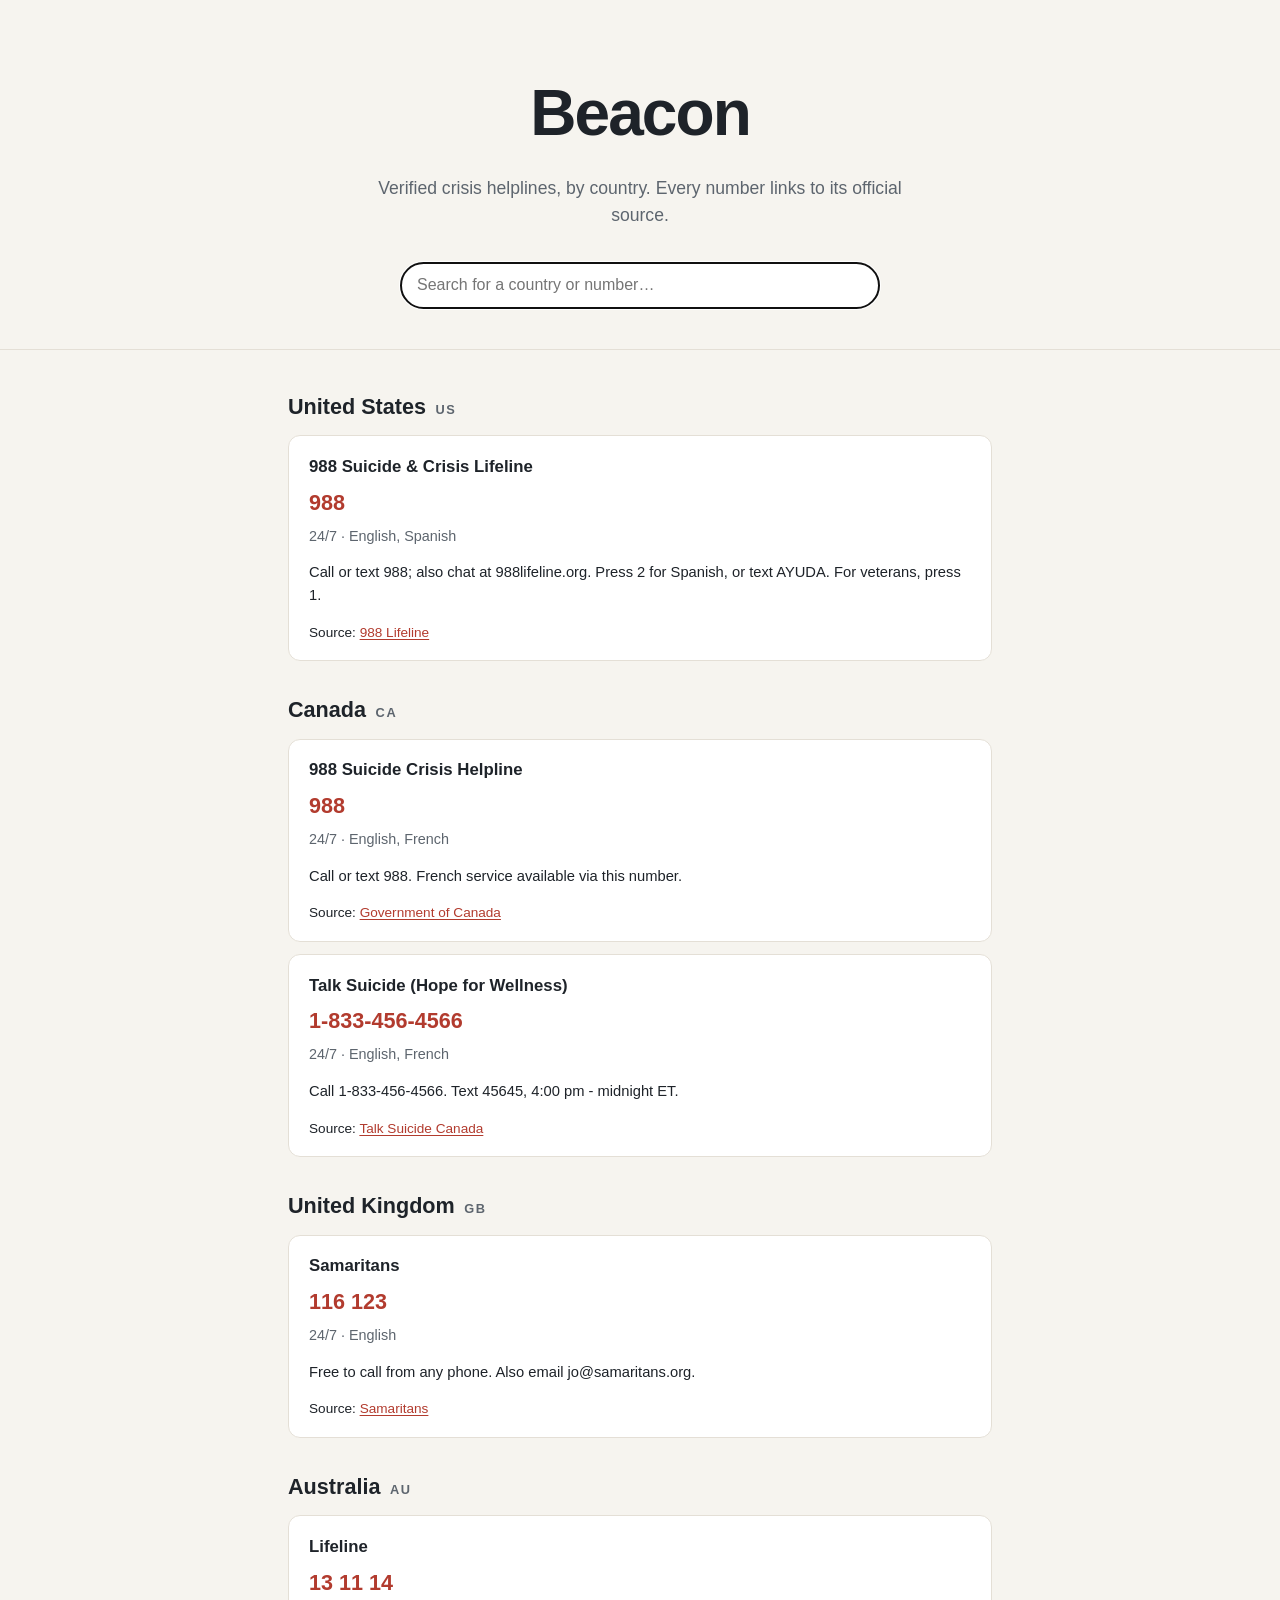
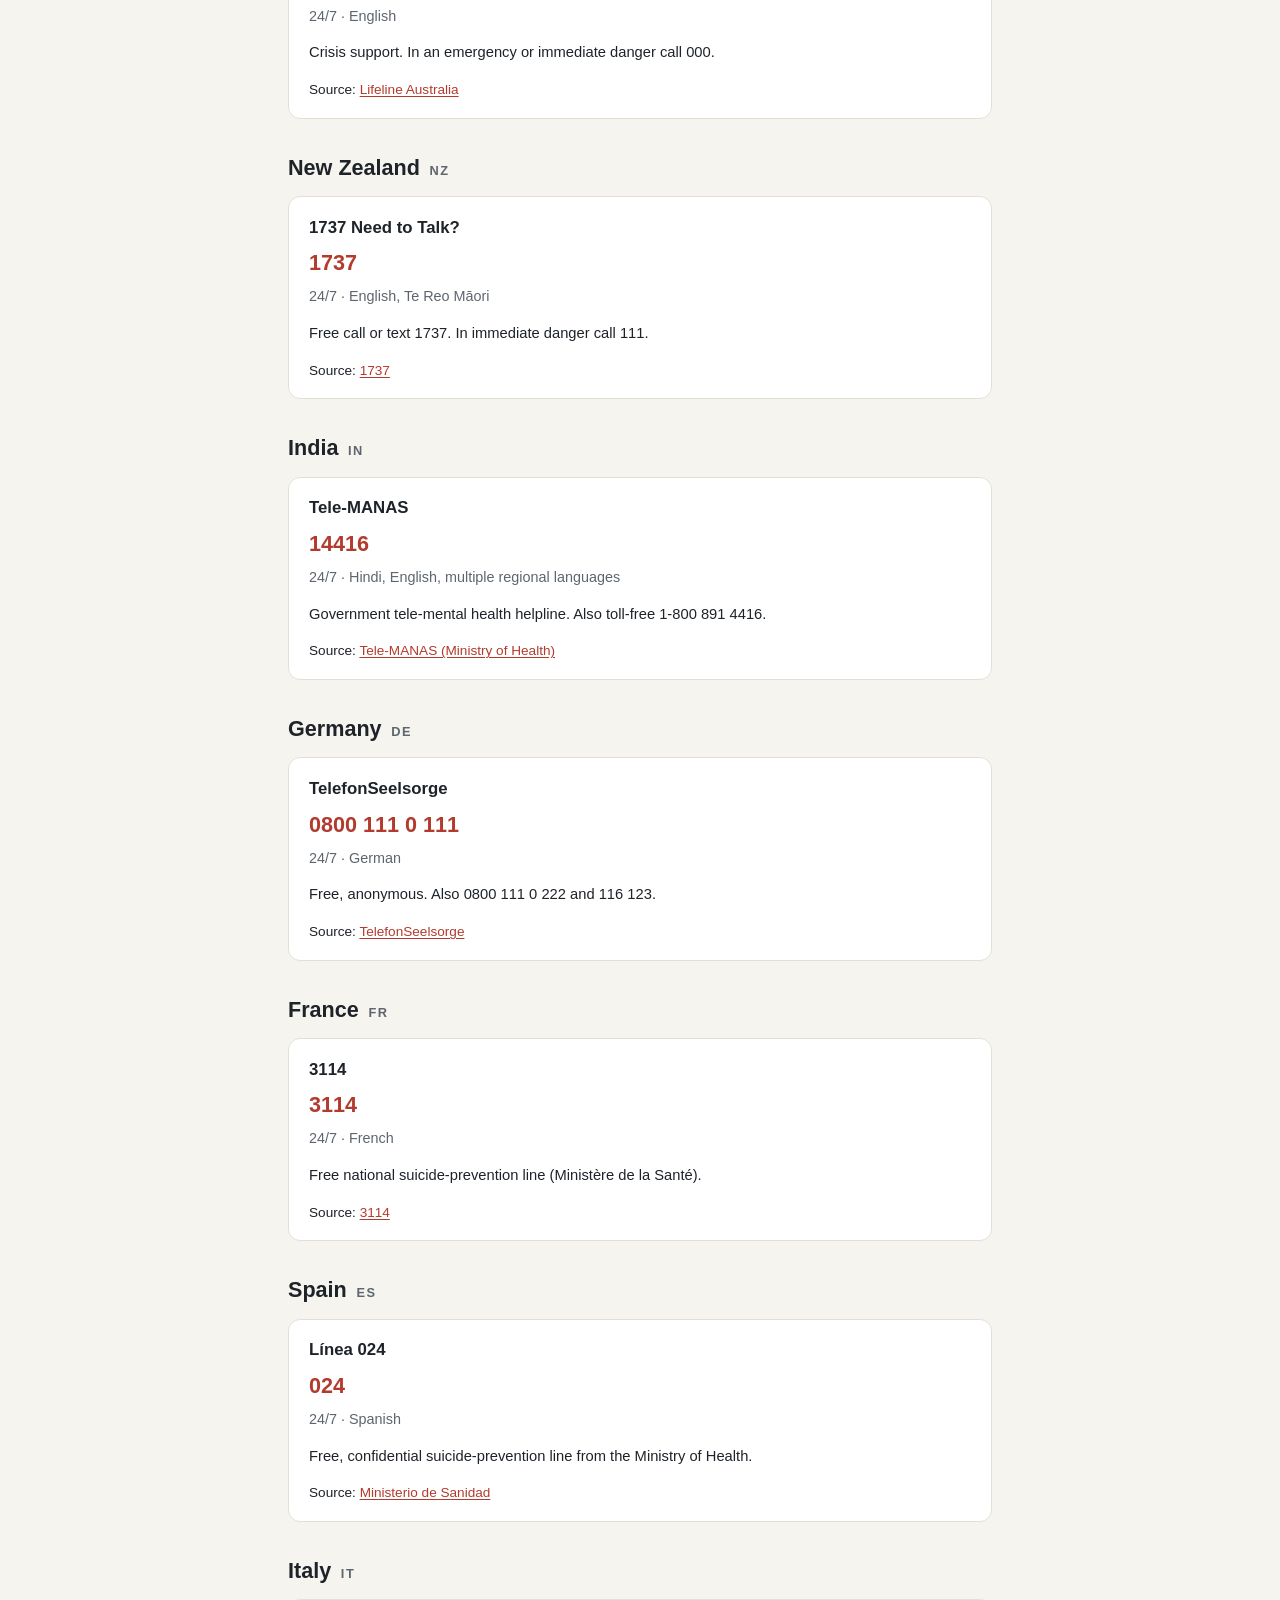
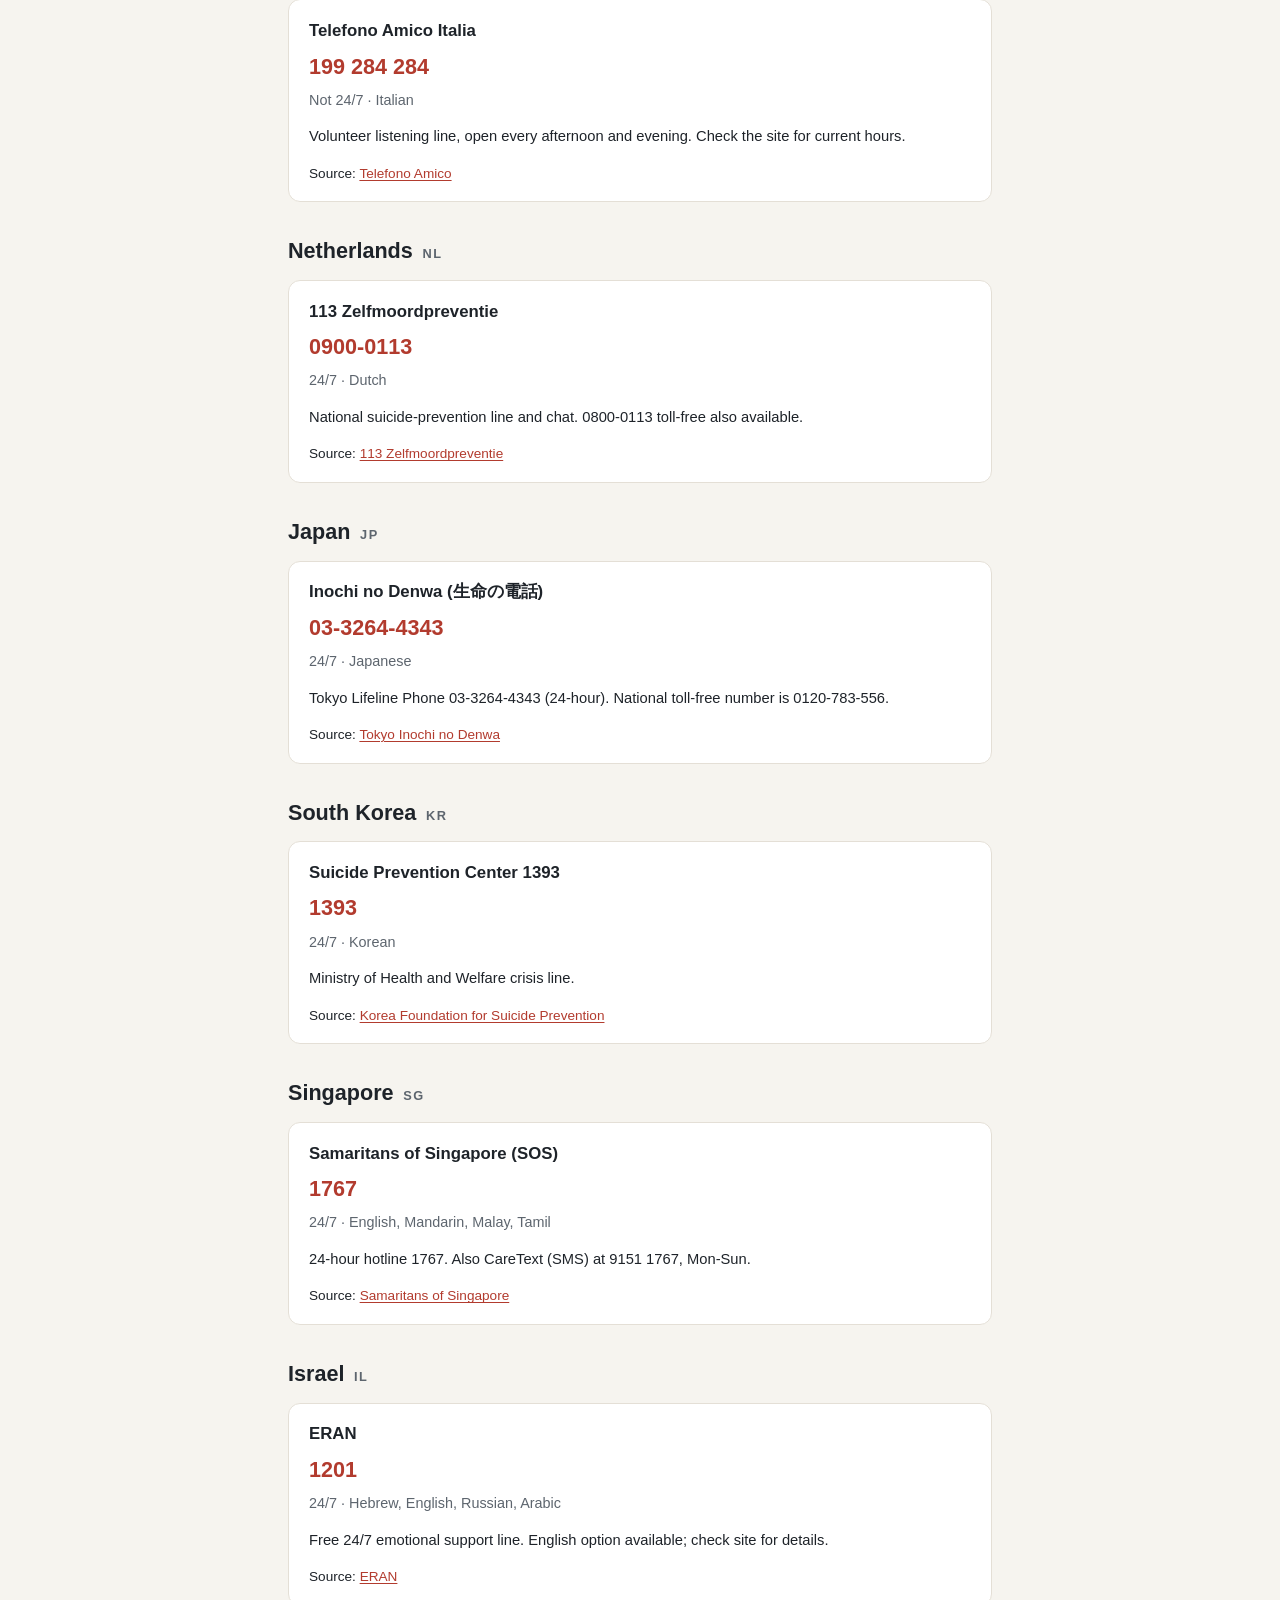
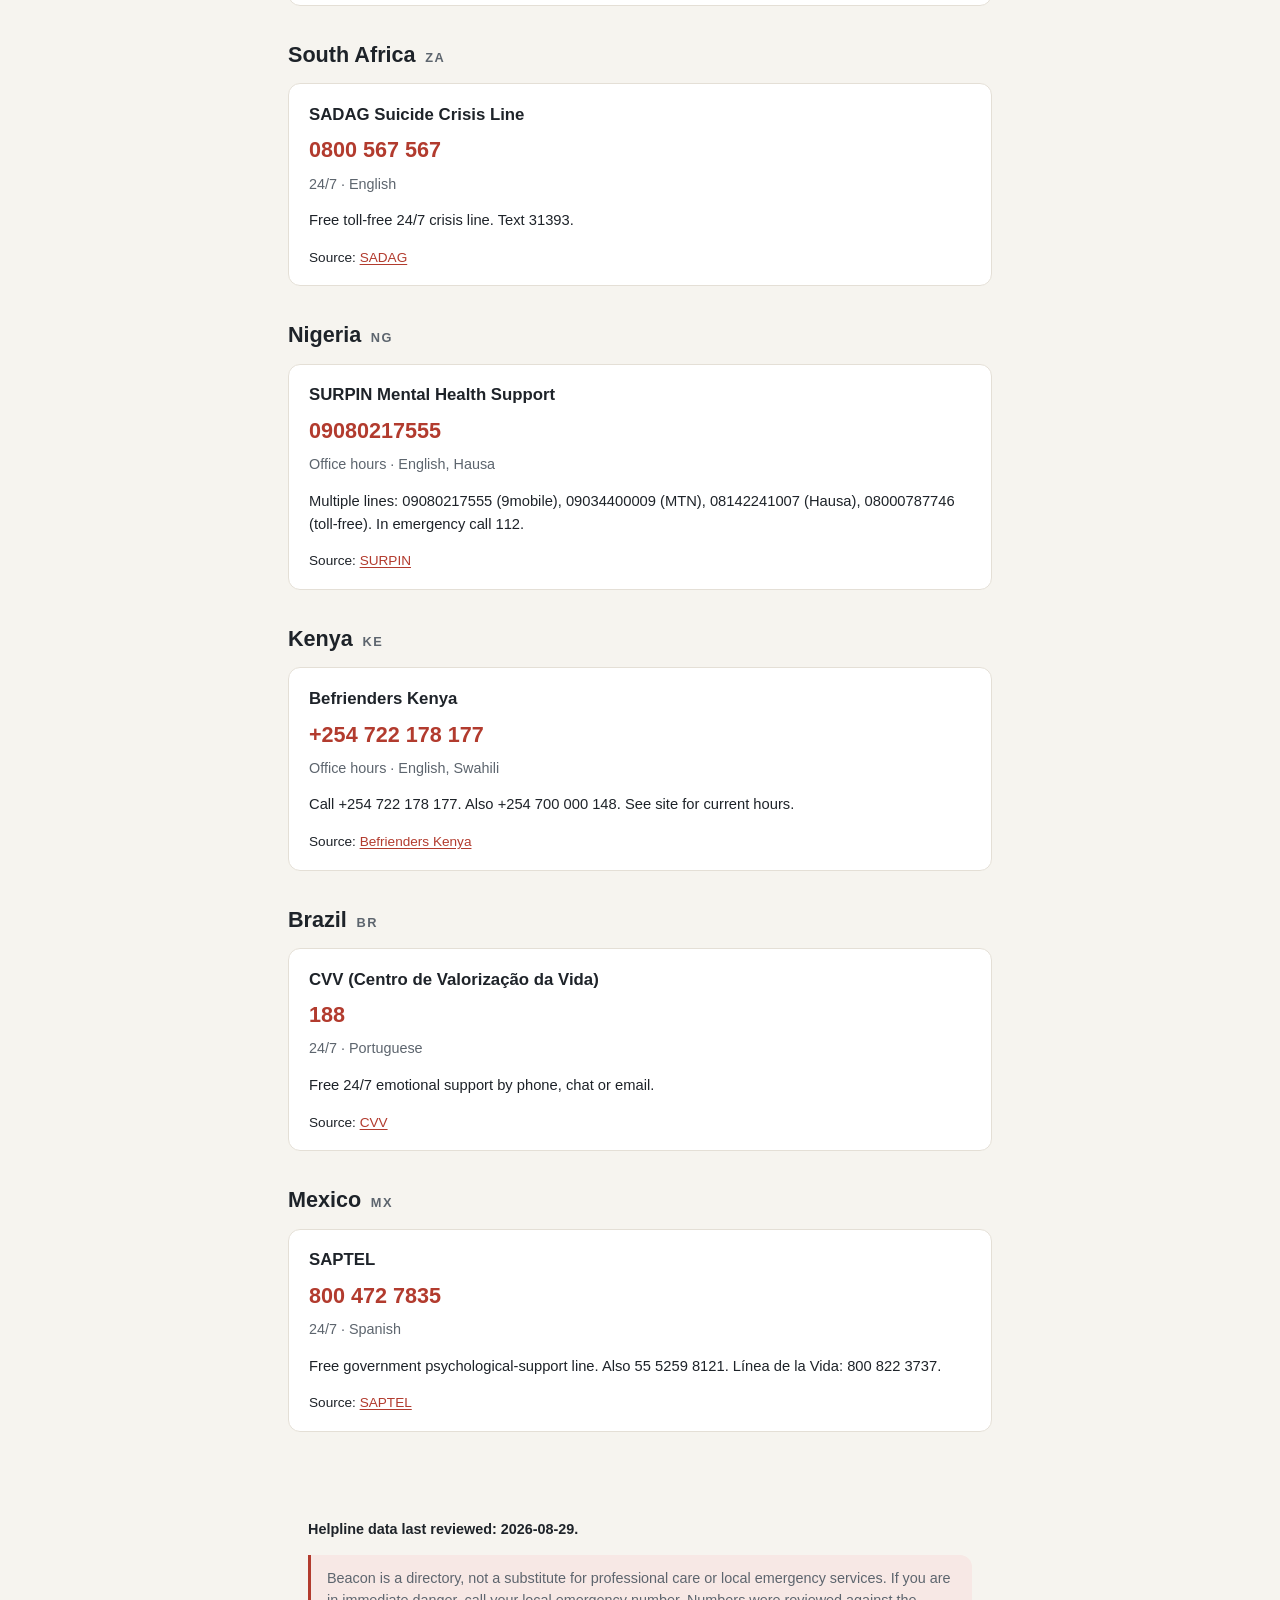
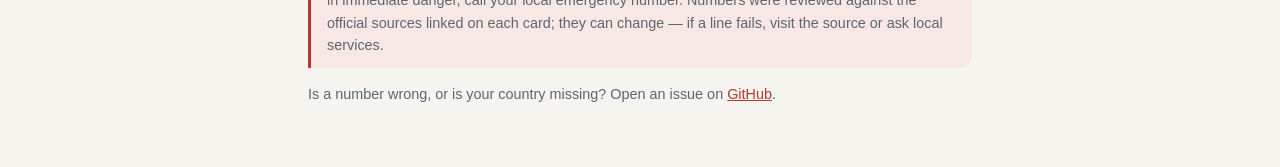
==== index.html @ cbb1db33 "Initial commit: Beacon crisis helpline finder" ====
<!DOCTYPE html>
<html lang="en">
<head>
  <meta charset="UTF-8">
  <meta name="viewport" content="width=device-width, initial-scale=1.0">
  <title>Beacon — Crisis Helplines Worldwide</title>
  <meta name="description" content="Verified crisis and suicide-prevention helplines by country. Every number links to its official source so you can trust what you see.">
  <link rel="stylesheet" href="styles.css">
  <link rel="canonical" href="https://ajitsingh25.github.io/beacon/">
</head>
<body>
  <header class="hero">
    <h1>Beacon</h1>
    <p class="tagline">Verified crisis helplines, by country. Every number links to its official source.</p>
    <form class="search" role="search" autocomplete="off" onsubmit="return false;">
      <input id="search-input" type="search" placeholder="Search for a country or number…" aria-label="Search country">
    </form>
  </header>

  <main>
    <section id="country-list" class="country-list" aria-live="polite"></section>
    <noscript><p>Please enable JavaScript to use the country list.</p></noscript>
  </main>

  <footer>
    <p id="freshness" class="freshness"></p>
    <p class="disclaimer">
      Beacon is a directory, not a substitute for professional care or local emergency services.
      If you are in immediate danger, call your local emergency number.
      Numbers were reviewed against the official sources linked on each card; they can change — if a line fails, visit the source or ask local services.
    </p>
    <p class="contribute">
      Is a number wrong, or is your country missing? Open an issue on <a href="https://github.com/ajitsingh25/beacon/issues/new?template=add-helpline.yml" rel="noopener">GitHub</a>.
    </p>
  </footer>

  <script src="app.js"></script>
</body>
</html>
---- styles.css ----
:root {
  --bg: #f6f4ef;
  --ink: #1e2329;
  --muted: #5d656e;
  --card: #ffffff;
  --accent: #b23b2e;
  --accent-soft: #f7e8e5;
  --border: #e4dfd6;
  --radius: 12px;
}

* { box-sizing: border-box; }

html { scroll-behavior: smooth; }

body {
  margin: 0;
  font-family: -apple-system, BlinkMacSystemFont, "Segoe UI", Roboto, Helvetica, Arial, sans-serif;
  background: var(--bg);
  color: var(--ink);
  line-height: 1.55;
}

.hero {
  padding: 4rem 1.25rem 2.5rem;
  text-align: center;
  border-bottom: 1px solid var(--border);
}

.hero h1 {
  margin: 0;
  font-size: clamp(2.5rem, 8vw, 4rem);
  letter-spacing: -0.03em;
}

.tagline {
  max-width: 34rem;
  margin: 0.75rem auto 0;
  color: var(--muted);
  font-size: 1.1rem;
}

.search {
  margin: 2rem auto 0;
  max-width: 30rem;
}

#search-input {
  width: 100%;
  padding: 0.85rem 1rem;
  font-size: 1rem;
  border: 1px solid var(--border);
  border-radius: 999px;
  background: var(--card);
}

main { padding: 2rem 1.25rem 3rem; }

.country-list {
  max-width: 44rem;
  margin: 0 auto;
  display: grid;
  gap: 1.5rem;
}

.country-group { display: grid; gap: 0.75rem; }

.country-heading {
  font-size: 1.35rem;
  margin: 0.5rem 0 0;
  display: flex;
  align-items: baseline;
  gap: 0.6rem;
}

.country-heading .iso {
  font-size: 0.8rem;
  letter-spacing: 0.12em;
  color: var(--muted);
  text-transform: uppercase;
}

.card {
  background: var(--card);
  border: 1px solid var(--border);
  border-radius: var(--radius);
  padding: 1.1rem 1.25rem;
}

.card .name {
  margin: 0 0 0.35rem;
  font-size: 1.05rem;
  font-weight: 650;
}

.card .phone {
  font-size: 1.35rem;
  font-weight: 700;
  color: var(--accent);
  text-decoration: none;
  white-space: nowrap;
}

.card .phone:hover { text-decoration: underline; }

.card .meta {
  margin-top: 0.35rem;
  font-size: 0.9rem;
  color: var(--muted);
}

.card .notes {
  margin-top: 0.6rem;
  font-size: 0.92rem;
  color: var(--ink);
}

.card .source {
  margin: 0.7rem 0 0;
  font-size: 0.85rem;
}

.card .source a {
  color: var(--accent);
  text-decoration: underline;
  text-underline-offset: 2px;
}

.empty {
  text-align: center;
  color: var(--muted);
  padding: 3rem 1rem;
}

footer {
  max-width: 44rem;
  margin: 0 auto;
  padding: 1.5rem 1.25rem 3rem;
  color: var(--muted);
  font-size: 0.9rem;
}

.freshness {
  font-weight: 600;
  color: var(--ink);
}

.disclaimer {
  margin-top: 0.75rem;
  border-left: 3px solid var(--accent);
  background: var(--accent-soft);
  padding: 0.75rem 1rem;
  border-radius: 0 var(--radius) var(--radius) 0;
}

.contribute { margin-top: 0.75rem; }

.contribute a { color: var(--accent); }

@media (prefers-color-scheme: dark) {
  :root {
    --bg: #14171b;
    --ink: #e8e6e0;
    --muted: #9aa2ab;
    --card: #1d2229;
    --accent: #e98379;
    --accent-soft: #33201f;
    --border: #2e3540;
  }

  #search-input { color-scheme: dark; }
}
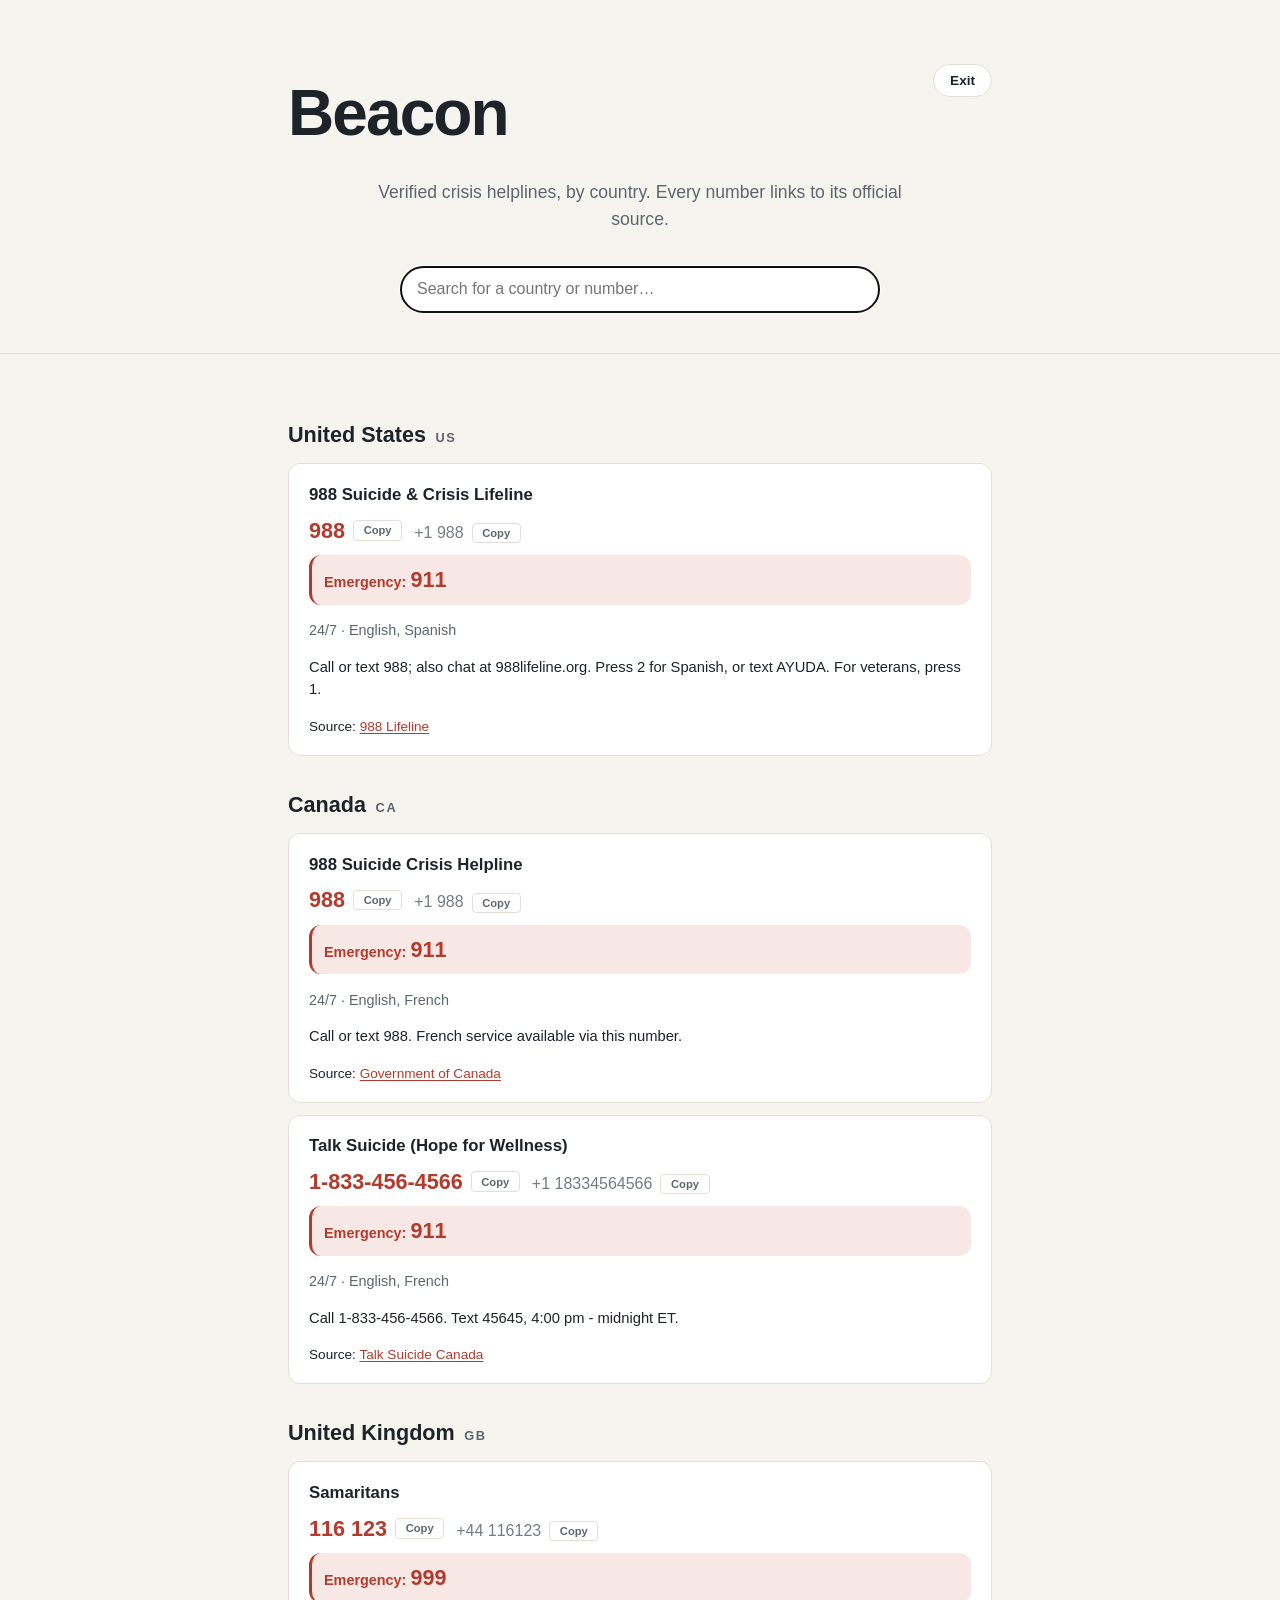
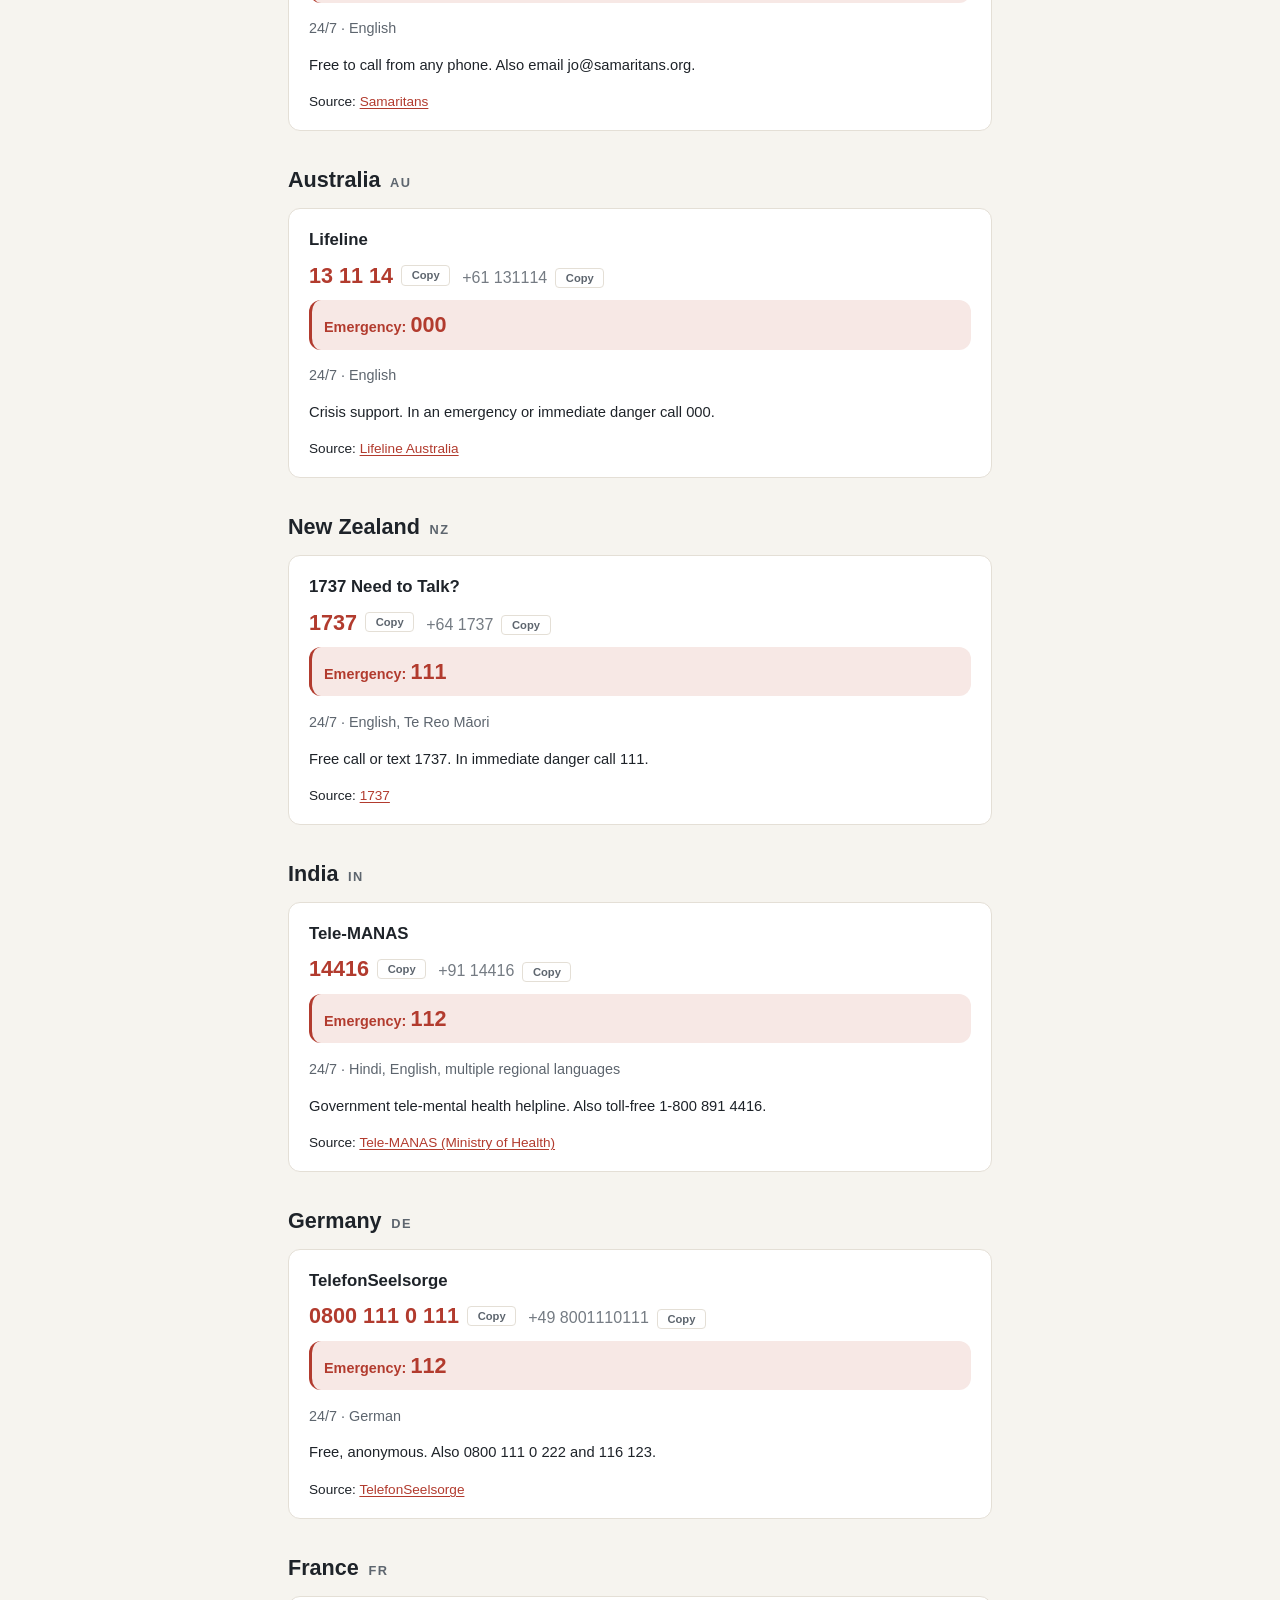
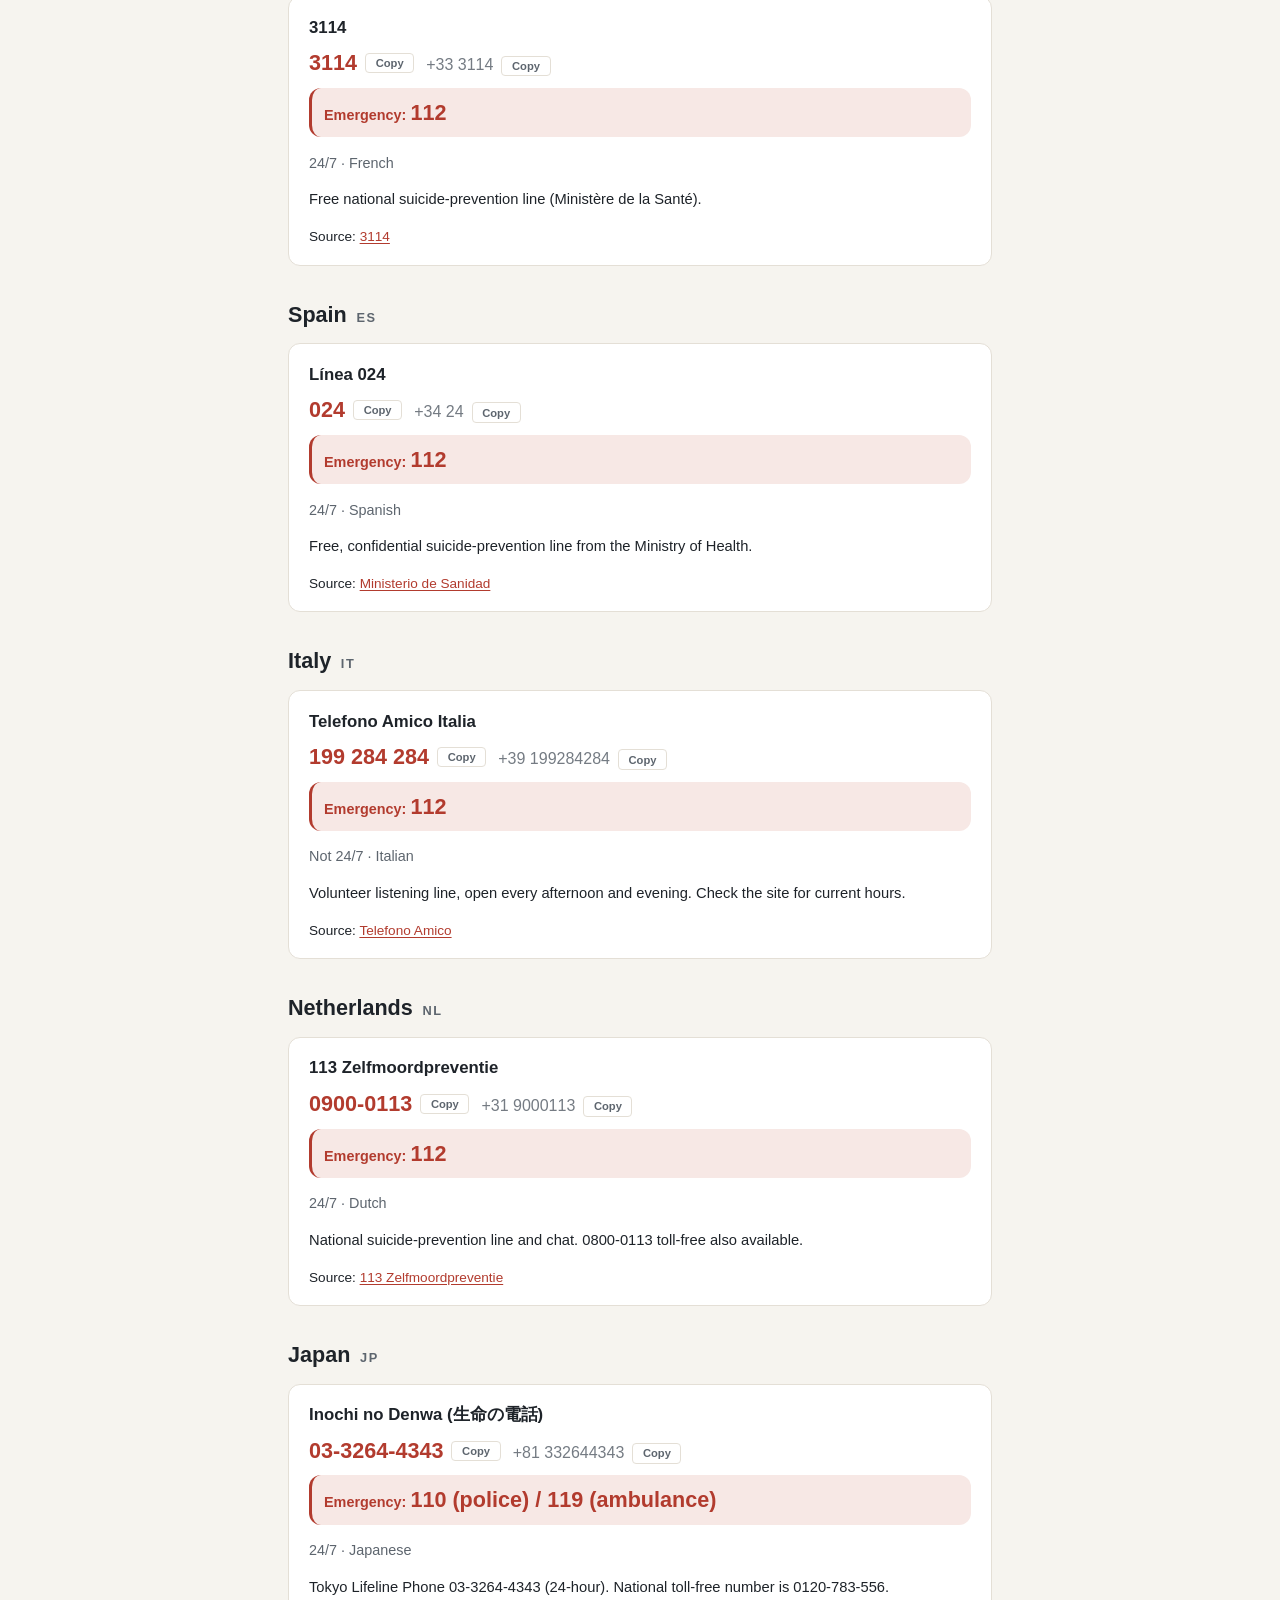
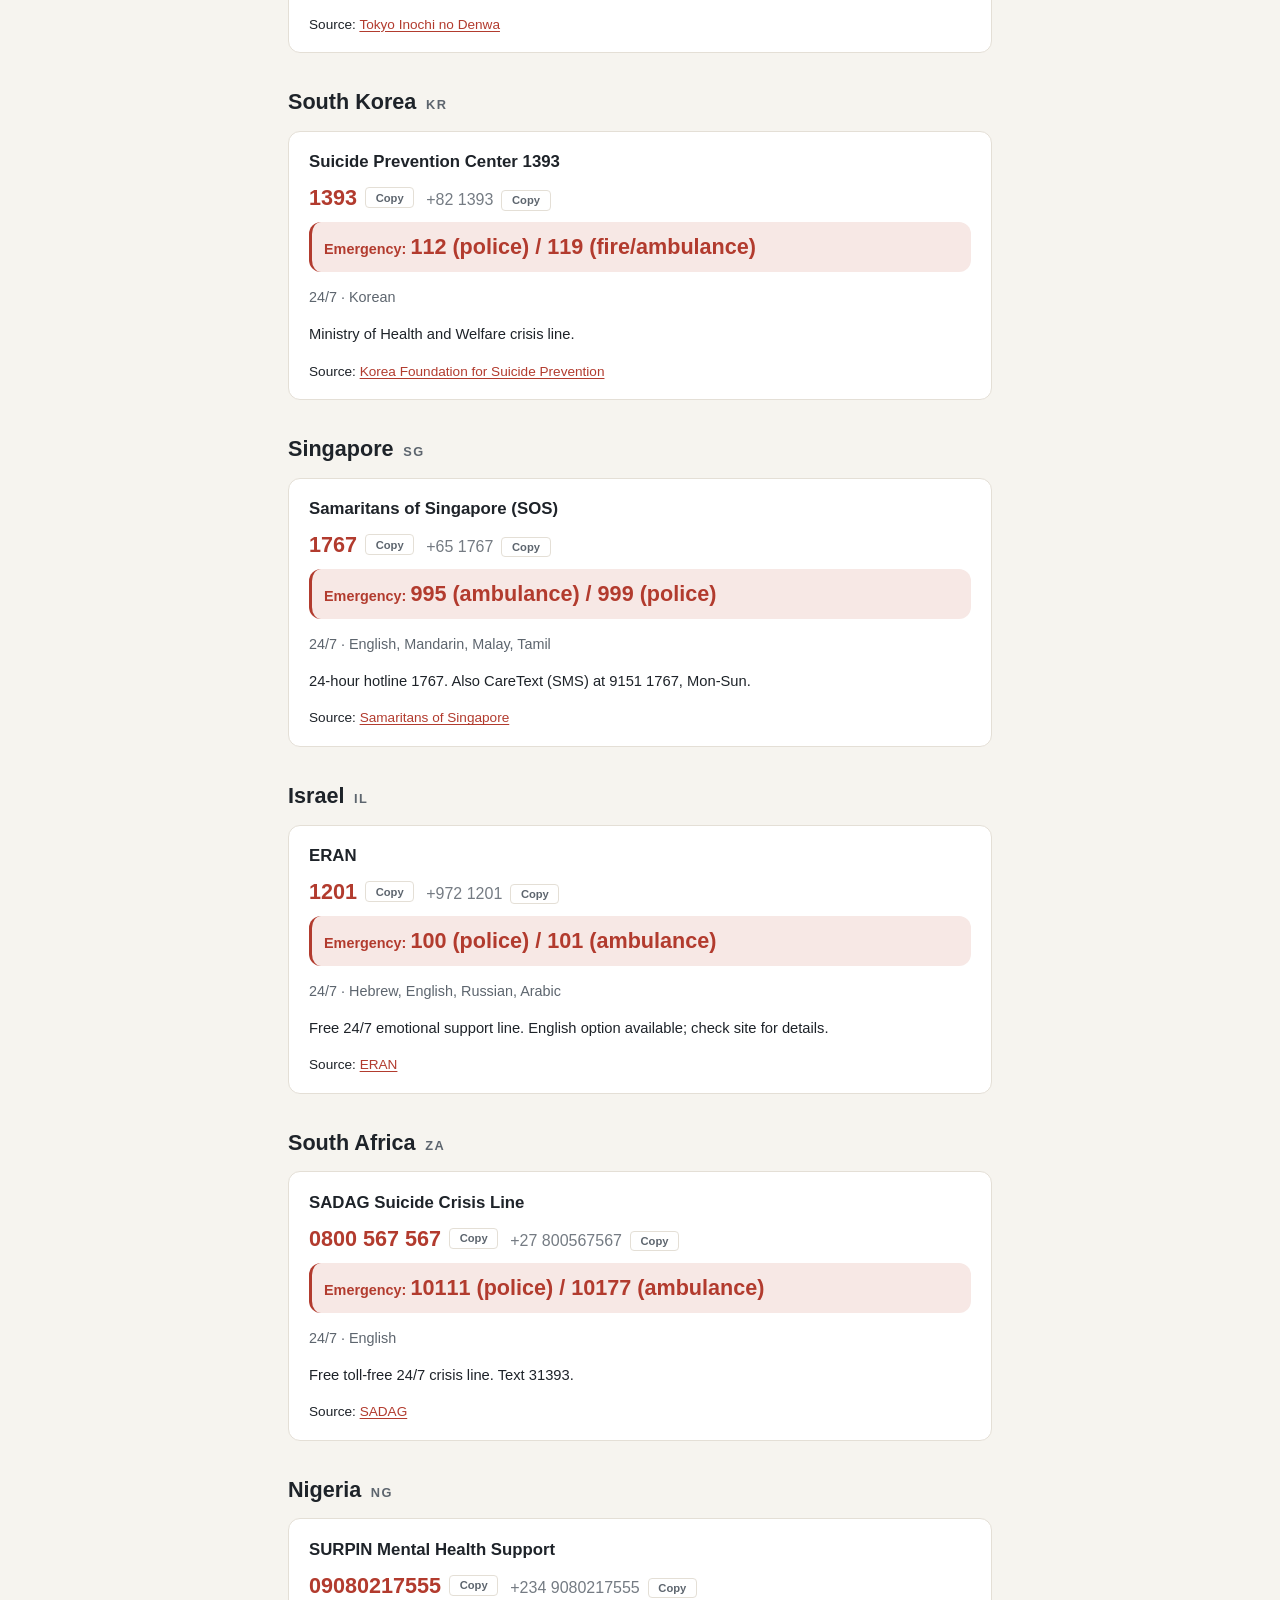
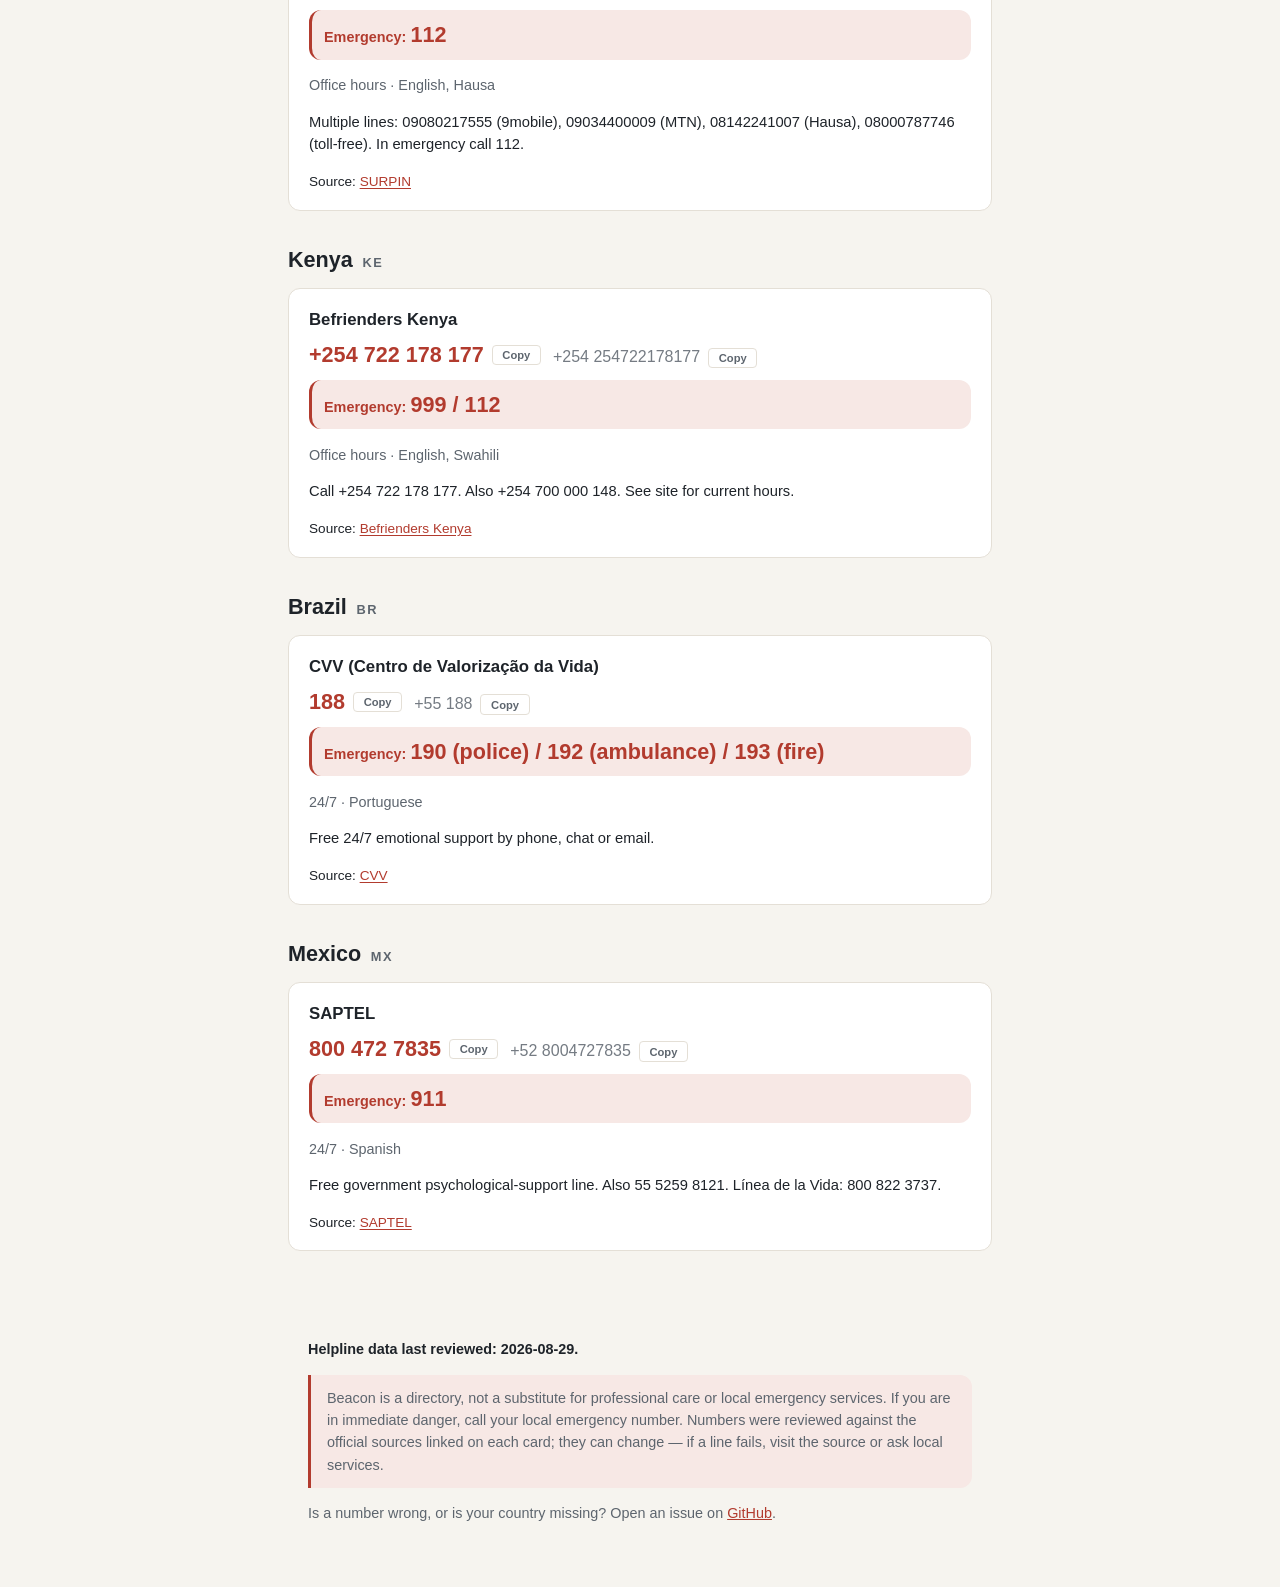
==== commit ba1db982: "Quick wins: emergency numbers, copy-to-clipboard, quick exit, language filter, timezone pin" ====
--- a/index.html
+++ b/index.html
@@ -10,7 +10,10 @@
 </head>
 <body>
   <header class="hero">
-    <h1>Beacon</h1>
+    <div class="hero-top">
+      <h1>Beacon</h1>
+      <button id="quick-exit" class="quick-exit" type="button" aria-label="Quick exit to neutral site">Exit</button>
+    </div>
     <p class="tagline">Verified crisis helplines, by country. Every number links to its official source.</p>
     <form class="search" role="search" autocomplete="off" onsubmit="return false;">
       <input id="search-input" type="search" placeholder="Search for a country or number…" aria-label="Search country">
@@ -18,6 +21,8 @@
   </header>
 
   <main>
+    <div id="pinned-banner" class="pinned-banner" style="display:none;" aria-live="polite"></div>
+    <div id="language-chips" class="language-chips" aria-label="Filter by language"></div>
     <section id="country-list" class="country-list" aria-live="polite"></section>
     <noscript><p>Please enable JavaScript to use the country list.</p></noscript>
   </main>
--- a/styles.css
+++ b/styles.css
@@ -25,6 +25,15 @@
   padding: 4rem 1.25rem 2.5rem;
   text-align: center;
   border-bottom: 1px solid var(--border);
+  position: relative;
+}
+
+.hero-top {
+  display: flex;
+  justify-content: space-between;
+  align-items: flex-start;
+  max-width: 44rem;
+  margin: 0 auto 1rem;
 }
 
 .hero h1 {
@@ -33,6 +42,29 @@
   letter-spacing: -0.03em;
 }
 
+.quick-exit {
+  padding: 0.5rem 1rem;
+  font-size: 0.85rem;
+  font-weight: 600;
+  color: var(--ink);
+  background: var(--card);
+  border: 1px solid var(--border);
+  border-radius: 999px;
+  cursor: pointer;
+  transition: background 0.15s, border-color 0.15s;
+  flex-shrink: 0;
+}
+
+.quick-exit:hover {
+  background: var(--accent-soft);
+  border-color: var(--accent);
+}
+
+@media (max-width: 480px) {
+  .hero-top { flex-direction: column; align-items: center; gap: 0.75rem; }
+  .quick-exit { order: -1; width: 100%; max-width: 200px; }
+}
+
 .tagline {
   max-width: 34rem;
   margin: 0.75rem auto 0;
@@ -102,6 +134,137 @@
 }
 
 .card .phone:hover { text-decoration: underline; }
+
+.phone-wrap {
+  display: flex;
+  flex-wrap: wrap;
+  align-items: baseline;
+  gap: 0.75rem;
+  margin-bottom: 0.2rem;
+}
+
+.card .phone.local { }
+
+.card .phone.intl {
+  font-size: 1rem;
+  font-weight: 500;
+  color: var(--muted);
+  opacity: 0.85;
+}
+
+.card .phone.intl:hover {
+  color: var(--accent);
+  opacity: 1;
+}
+
+@media (max-width: 480px) {
+  .phone-wrap { flex-direction: column; align-items: flex-start; gap: 0.35rem; }
+}
+
+.phone-entry {
+  display: flex;
+  align-items: center;
+  gap: 0.5rem;
+}
+
+.copy-btn {
+  padding: 0.2rem 0.6rem;
+  font-size: 0.7rem;
+  font-weight: 600;
+  color: var(--muted);
+  background: transparent;
+  border: 1px solid var(--border);
+  border-radius: 4px;
+  cursor: pointer;
+  transition: all 0.15s;
+  white-space: nowrap;
+}
+
+.copy-btn:hover {
+  color: var(--accent);
+  border-color: var(--accent);
+}
+
+.emergency {
+  margin-top: 0.5rem;
+  padding: 0.5rem 0.75rem;
+  font-size: 0.9rem;
+  background: var(--accent-soft);
+  border-radius: var(--radius);
+  border-left: 3px solid var(--accent);
+}
+
+.emergency strong { color: var(--accent); }
+.emergency .phone { font-weight: 700; }
+
+.pinned-banner {
+  max-width: 44rem;
+  margin: 0 auto 1.5rem;
+  padding: 0.75rem 1rem;
+  background: var(--accent-soft);
+  border: 1px solid var(--accent);
+  border-radius: var(--radius);
+  font-size: 0.9rem;
+  color: var(--accent);
+  display: flex;
+  justify-content: space-between;
+  align-items: center;
+  gap: 1rem;
+  flex-wrap: wrap;
+}
+
+.pinned-banner .clear-pin {
+  padding: 0.25rem 0.75rem;
+  font-size: 0.8rem;
+  font-weight: 600;
+  color: var(--accent);
+  background: transparent;
+  border: 1px solid var(--accent);
+  border-radius: 999px;
+  cursor: pointer;
+  transition: background 0.15s;
+}
+
+.pinned-banner .clear-pin:hover { background: var(--accent); color: #fff; }
+
+.language-chips {
+  max-width: 44rem;
+  margin: 0 auto 1.5rem;
+  display: flex;
+  flex-wrap: wrap;
+  gap: 0.5rem;
+}
+
+.lang-chip {
+  padding: 0.35rem 0.85rem;
+  font-size: 0.8rem;
+  font-weight: 500;
+  color: var(--muted);
+  background: var(--card);
+  border: 1px solid var(--border);
+  border-radius: 999px;
+  cursor: pointer;
+  transition: all 0.15s;
+}
+
+.lang-chip:hover {
+  border-color: var(--accent);
+  color: var(--accent);
+}
+
+.lang-chip.active {
+  background: var(--accent);
+  border-color: var(--accent);
+  color: #fff;
+}
+
+.country-heading .pin {
+  font-size: 0.75rem;
+  color: var(--accent);
+  background: var(--accent-soft);
+  padding: 0.1rem 0.5rem;
+  border-radius: 999px;
+}
 
 .card .meta {
   margin-top: 0.35rem;
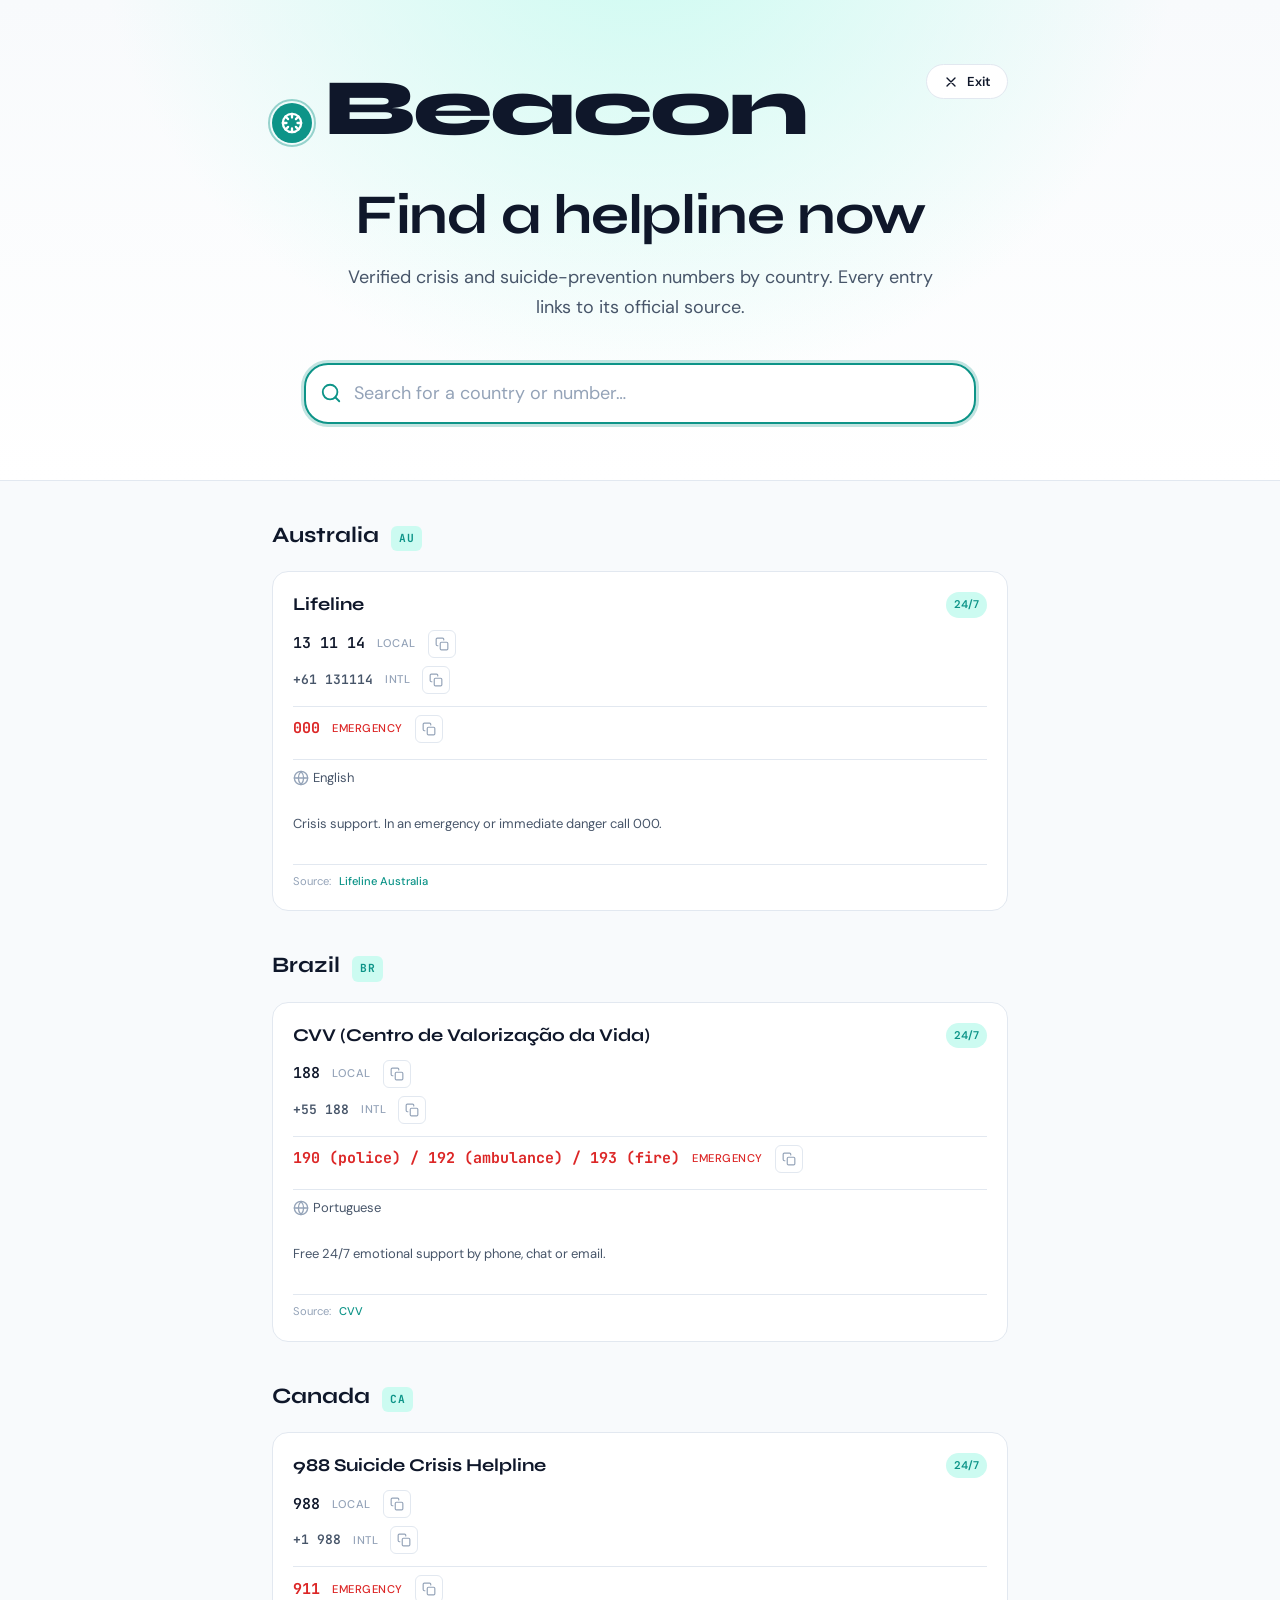
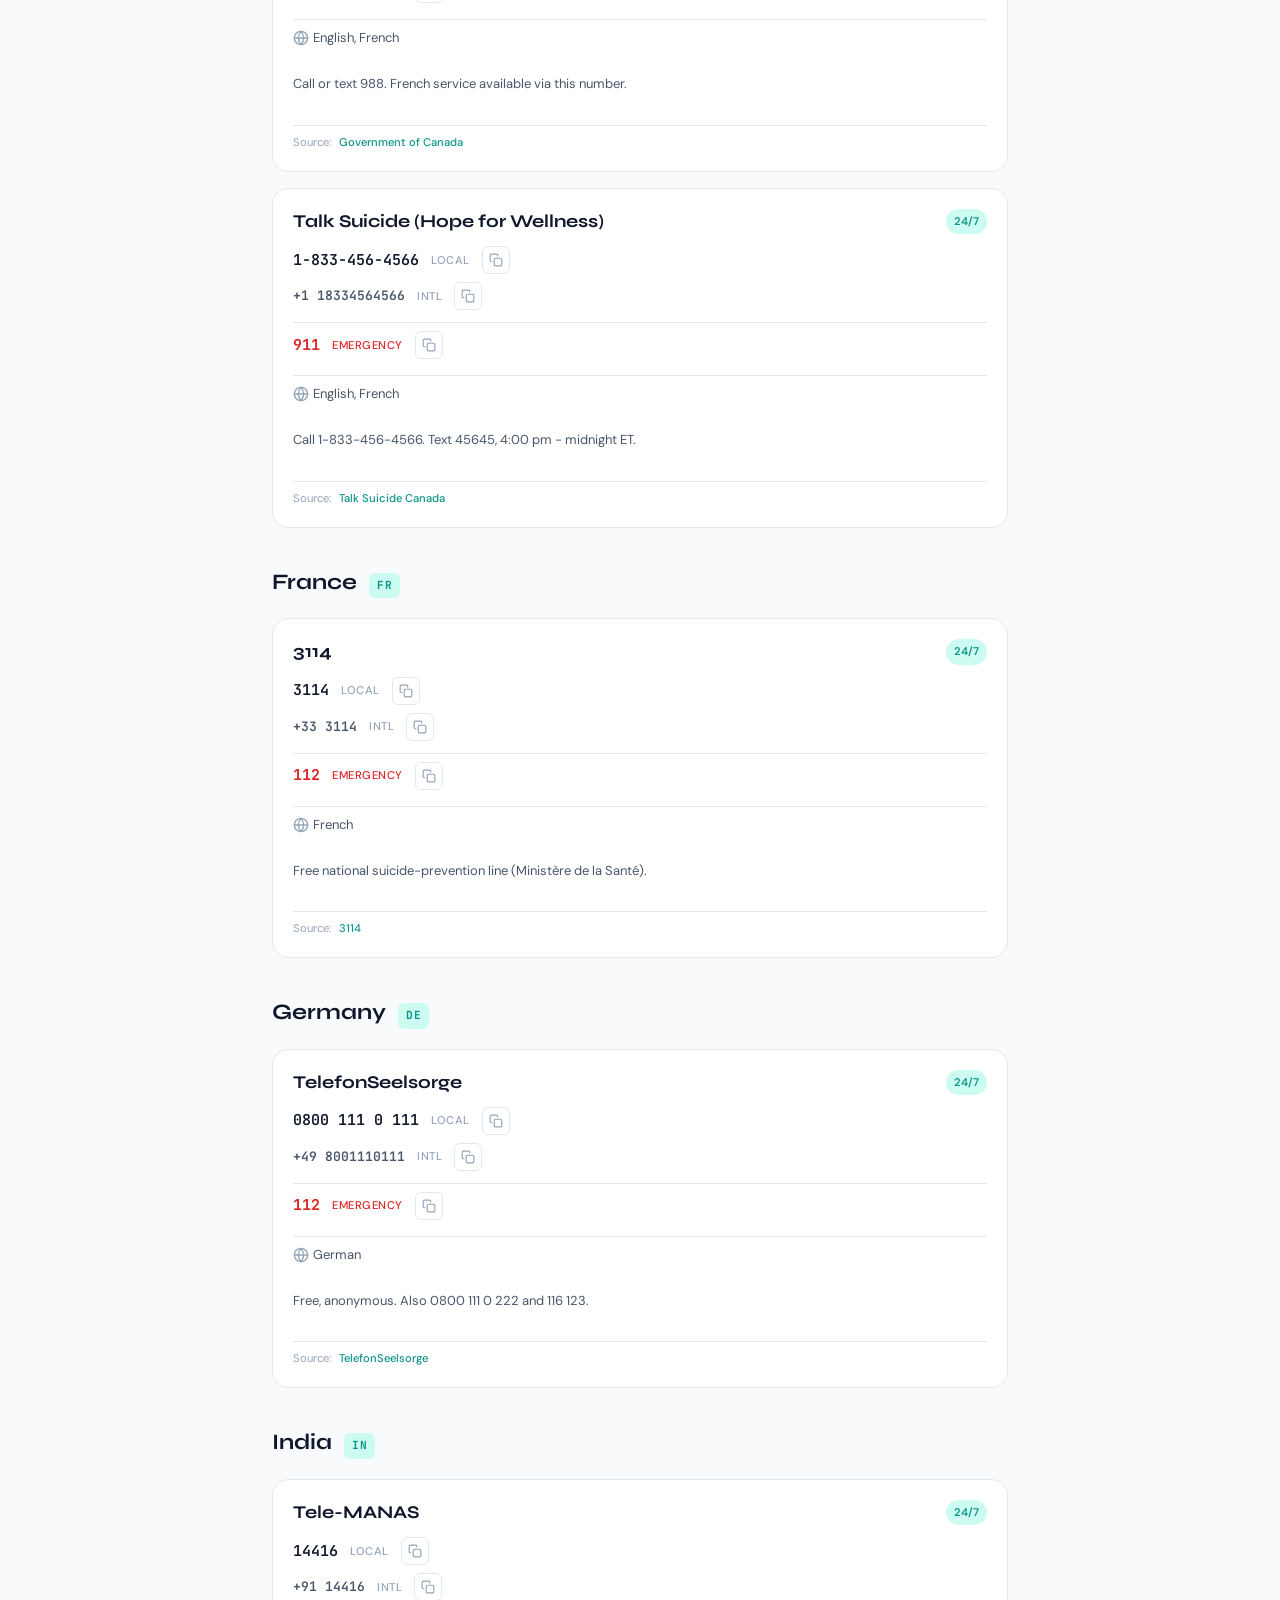
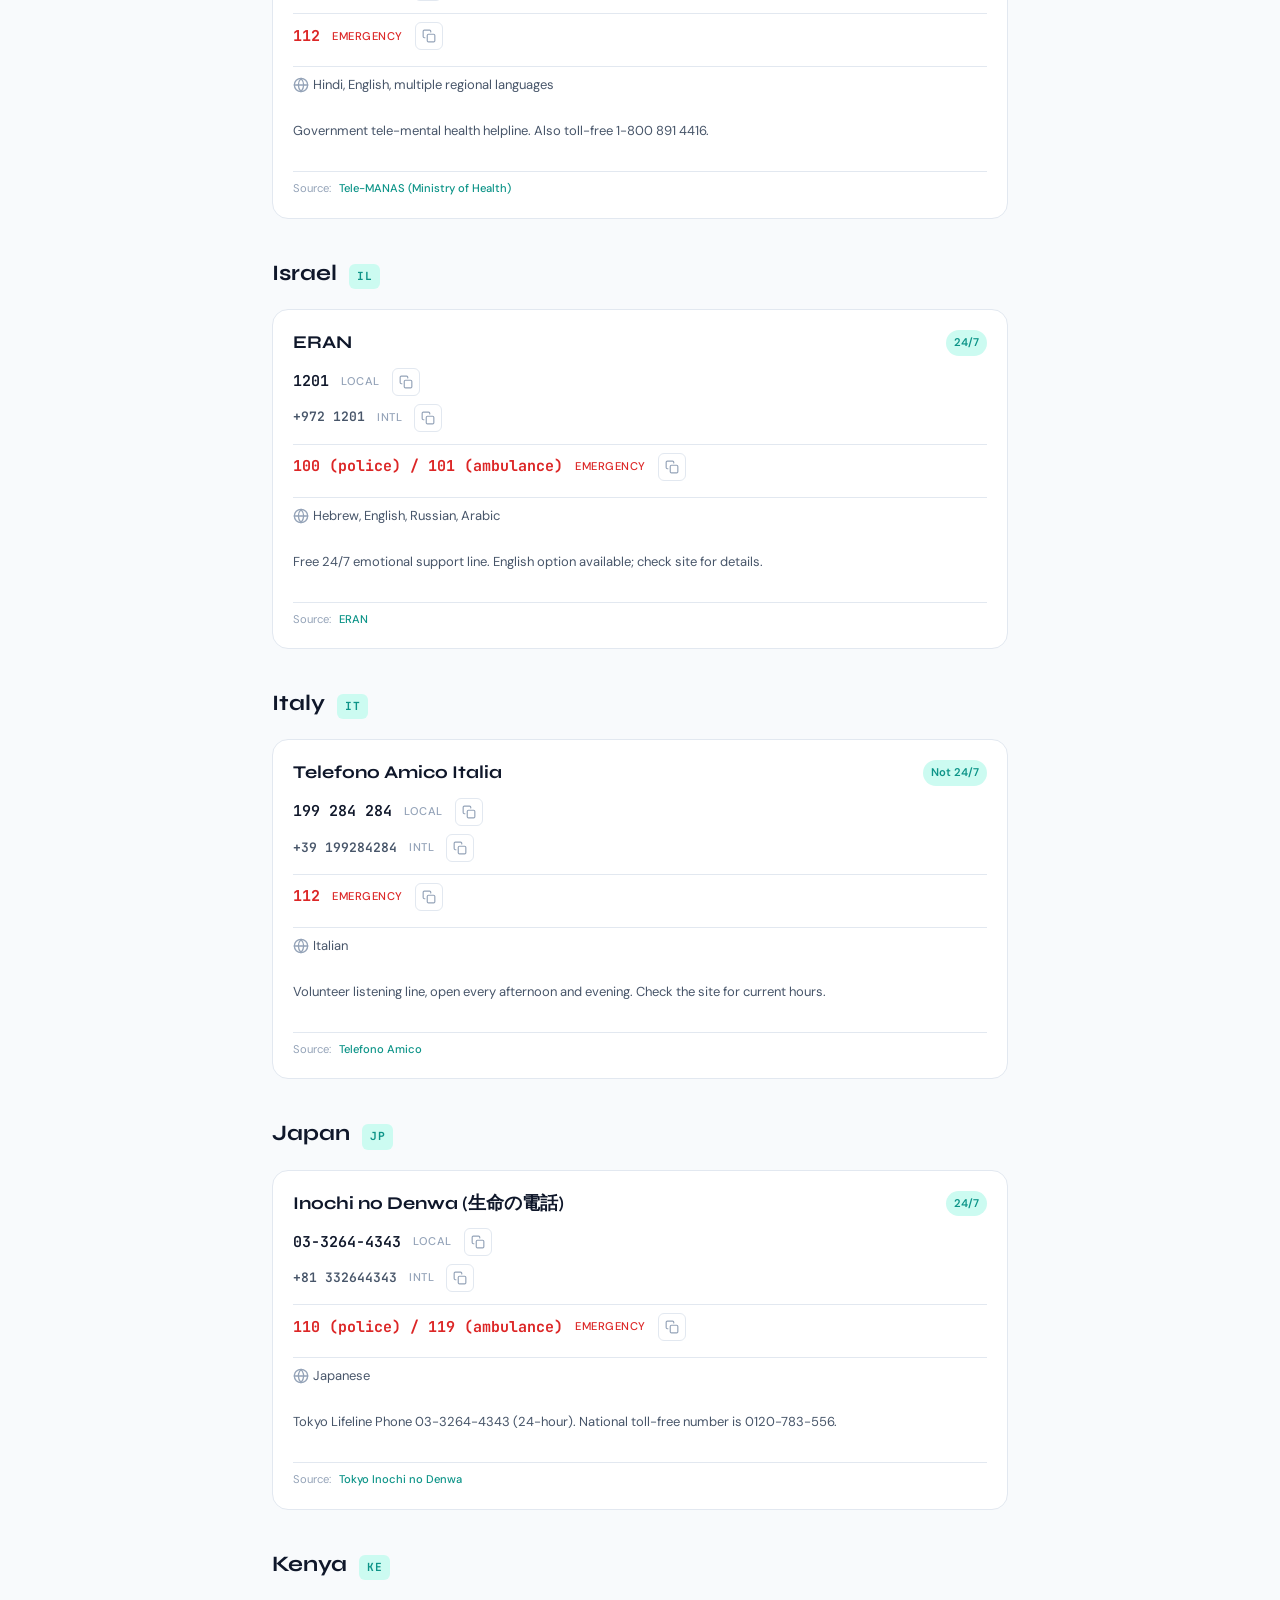
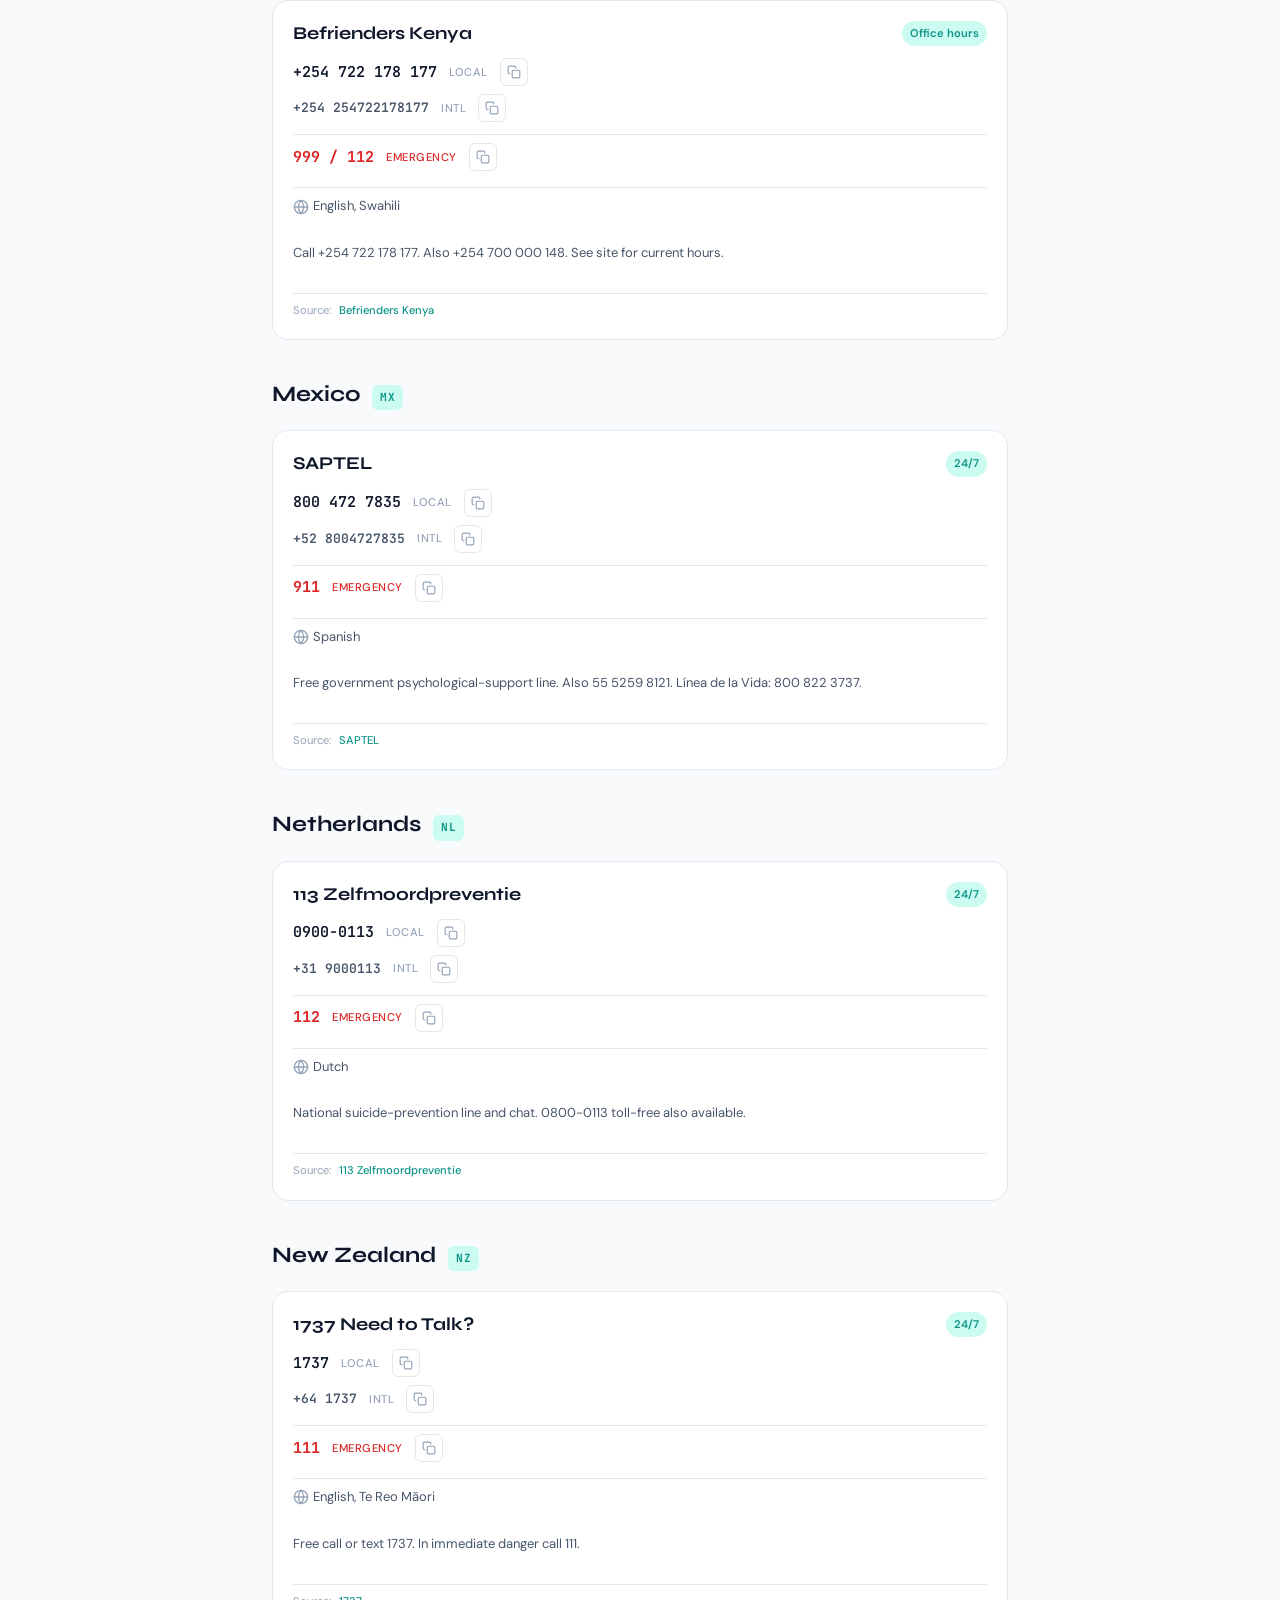
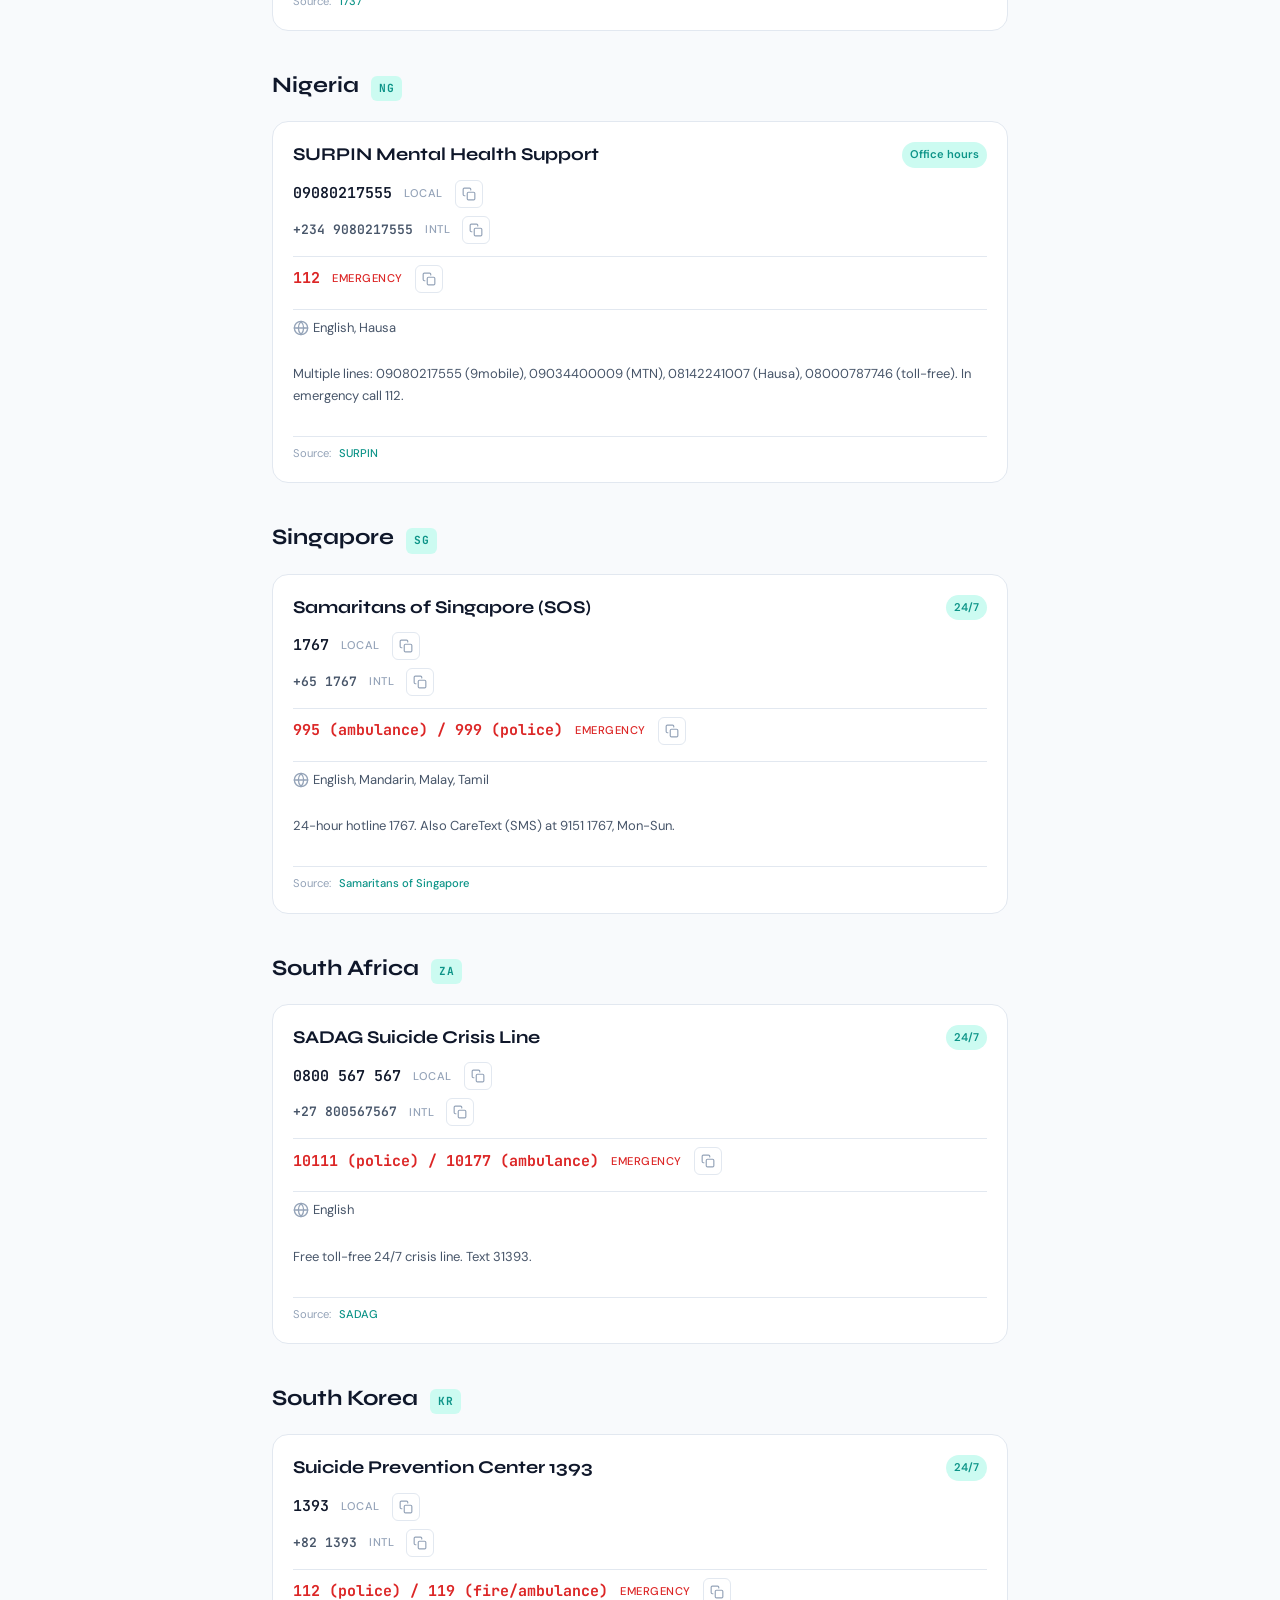
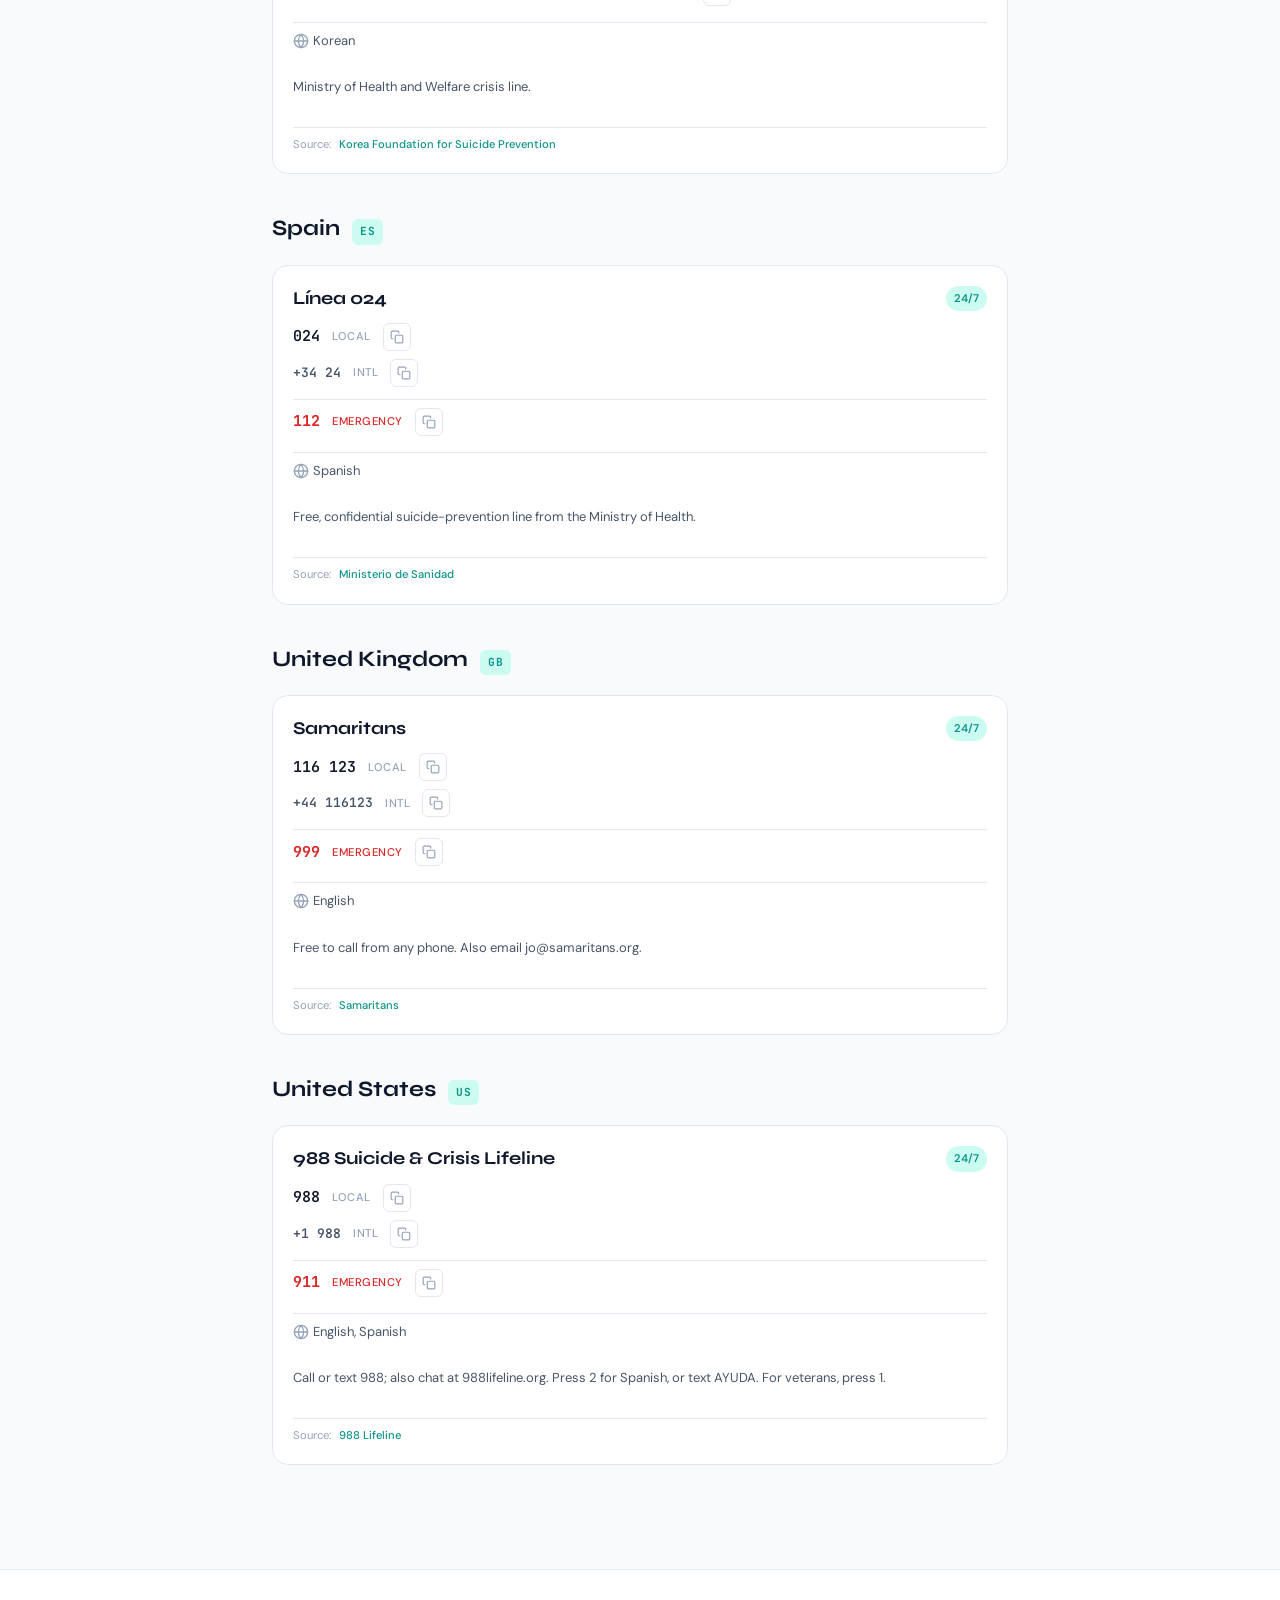
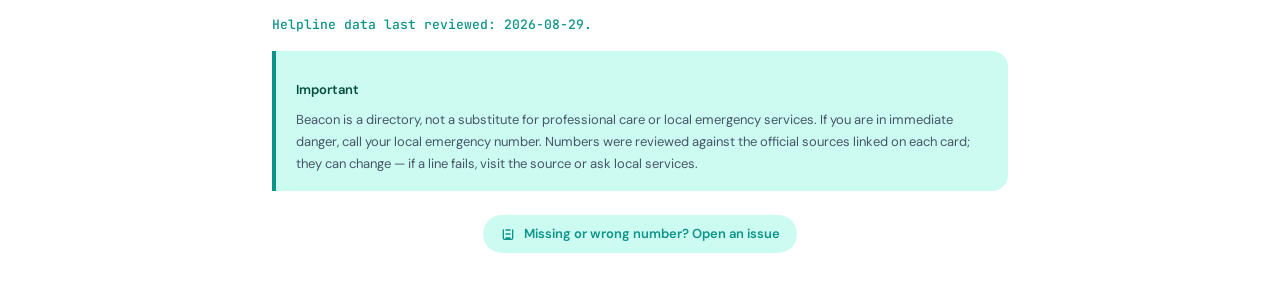
==== commit cb8e1b6c: "Design revamp: distinctive identity (Syne/DM Sans/JetBrains Mono), teal-orange palette, beacon pulse" ====
--- a/index.html
+++ b/index.html
@@ -5,38 +5,76 @@
   <meta name="viewport" content="width=device-width, initial-scale=1.0">
   <title>Beacon — Crisis Helplines Worldwide</title>
   <meta name="description" content="Verified crisis and suicide-prevention helplines by country. Every number links to its official source so you can trust what you see.">
+  <link rel="preconnect" href="https://fonts.googleapis.com">
+  <link rel="preconnect" href="https://fonts.gstatic.com" crossorigin>
+  <link rel="preload" as="style" href="https://fonts.googleapis.com/css2?family=Syne:wght@400;600;700;800&family=DM+Sans:wght@400;500;600;700&family=JetBrains+Mono:wght@400;500;600;700&display=swap">
+  <link rel="stylesheet" href="https://fonts.googleapis.com/css2?family=Syne:wght@400;600;700;800&family=DM+Sans:wght@400;500;600;700&family=JetBrains+Mono:wght@400;500;600;700&display=swap" media="print" onload="this.media='all'">
+  <noscript><link rel="stylesheet" href="https://fonts.googleapis.com/css2?family=Syne:wght@400;600;700;800&family=DM+Sans:wght@400;500;600;700&family=JetBrains+Mono:wght@400;500;600;700&display=swap"></noscript>
   <link rel="stylesheet" href="styles.css">
   <link rel="canonical" href="https://ajitsingh25.github.io/beacon/">
 </head>
 <body>
-  <header class="hero">
-    <div class="hero-top">
-      <h1>Beacon</h1>
-      <button id="quick-exit" class="quick-exit" type="button" aria-label="Quick exit to neutral site">Exit</button>
+  <header class="hero" role="banner">
+    <div class="container hero-inner">
+      <div class="hero-top">
+        <div class="brand" aria-label="Beacon — Crisis helpline finder">
+          <div class="brand-mark" aria-hidden="true">
+            <svg viewBox="0 0 24 24" fill="none" stroke="currentColor" stroke-width="2.5" stroke-linecap="round" stroke-linejoin="round">
+              <circle cx="12" cy="12" r="10"/>
+              <path d="M12 2v4M12 18v4M4.93 4.93l2.83 2.83M16.24 16.24l2.83 2.83M2 12h4M18 12h4M4.93 19.07l2.83-2.83M16.24 7.76l2.83-2.83"/>
+            </svg>
+          </div>
+          <h1 class="brand-name display-1 text-ink">Beacon</h1>
+        </div>
+        <button id="quick-exit" class="quick-exit" type="button" aria-label="Quick exit to neutral site">
+          <svg width="16" height="16" viewBox="0 0 24 24" fill="none" stroke="currentColor" stroke-width="2" stroke-linecap="round" stroke-linejoin="round" aria-hidden="true"><path d="M18 6 6 18M6 6l12 12"/></svg>
+          Exit
+        </button>
+      </div>
+      <h2 class="hero-headline display-2 text-ink">Find a helpline now</h2>
+      <p class="hero-subtext text-muted">Verified crisis and suicide-prevention numbers by country. Every entry links to its official source.</p>
+
+      <form id="search-form" class="search-form" role="search" autocomplete="off" onsubmit="return false;">
+        <div class="search-wrapper">
+          <input id="search-input" class="search-input" type="search" placeholder="Search for a country or number…" aria-label="Search country or helpline" autocapitalize="off" autocorrect="off" spellcheck="false">
+          <svg class="search-icon" viewBox="0 0 24 24" fill="none" stroke="currentColor" stroke-width="2" stroke-linecap="round" stroke-linejoin="round" aria-hidden="true"><circle cx="11" cy="11" r="8"/><path d="M21 21l-4.35-4.35"/></svg>
+          <button type="button" class="search-clear" id="search-clear" aria-label="Clear search">
+            <svg width="18" height="18" viewBox="0 0 24 24" fill="none" stroke="currentColor" stroke-width="2" stroke-linecap="round" stroke-linejoin="round" aria-hidden="true"><line x1="18" y1="6" x2="6" y2="18"/><line x1="6" y1="6" x2="18" y2="18"/></svg>
+          </button>
+        </div>
+      </form>
+
+      <div id="pinned-banner" class="pinned-banner hidden" aria-live="polite" role="status">
+        <span class="pinned-banner-text" id="pinned-banner-text"></span>
+        <button type="button" class="pinned-dismiss" id="pinned-dismiss" aria-label="Show all countries">Show all countries</button>
+      </div>
+
+      <div id="language-chips" class="language-filter" aria-label="Filter by language" role="group"></div>
     </div>
-    <p class="tagline">Verified crisis helplines, by country. Every number links to its official source.</p>
-    <form class="search" role="search" autocomplete="off" onsubmit="return false;">
-      <input id="search-input" type="search" placeholder="Search for a country or number…" aria-label="Search country">
-    </form>
   </header>
 
-  <main>
-    <div id="pinned-banner" class="pinned-banner" style="display:none;" aria-live="polite"></div>
-    <div id="language-chips" class="language-chips" aria-label="Filter by language"></div>
-    <section id="country-list" class="country-list" aria-live="polite"></section>
-    <noscript><p>Please enable JavaScript to use the country list.</p></noscript>
+  <main role="main">
+    <div class="container">
+      <section id="country-list" class="country-list" aria-live="polite" aria-label="Helplines by country"></section>
+    </div>
   </main>
 
-  <footer>
-    <p id="freshness" class="freshness"></p>
-    <p class="disclaimer">
-      Beacon is a directory, not a substitute for professional care or local emergency services.
-      If you are in immediate danger, call your local emergency number.
-      Numbers were reviewed against the official sources linked on each card; they can change — if a line fails, visit the source or ask local services.
-    </p>
-    <p class="contribute">
-      Is a number wrong, or is your country missing? Open an issue on <a href="https://github.com/ajitsingh25/beacon/issues/new?template=add-helpline.yml" rel="noopener">GitHub</a>.
-    </p>
+  <footer class="footer" role="contentinfo">
+    <div class="container footer-inner">
+      <p id="freshness" class="freshness mono-sm text-brand"></p>
+
+      <div class="disclaimer">
+        <p class="disclaimer-title">Important</p>
+        <p class="disclaimer-text">Beacon is a directory, not a substitute for professional care or local emergency services. If you are in immediate danger, call your local emergency number. Numbers were reviewed against the official sources linked on each card; they can change — if a line fails, visit the source or ask local services.</p>
+      </div>
+
+      <p class="contribute">
+        <a href="https://github.com/ajitsingh25/beacon/issues/new?template=add-helpline.yml" class="contribute-link" rel="noopener" target="_blank">
+          <svg width="16" height="16" viewBox="0 0 24 24" fill="none" stroke="currentColor" stroke-width="2" stroke-linecap="round" stroke-linejoin="round" aria-hidden="true"><path d="M9 12h6M9 6h6M9 18h6M5 6v12a2 2 0 0 0 2 2h10a2 2 0 0 0 2-2V6"/></svg>
+          Missing or wrong number? Open an issue
+        </a>
+      </p>
+    </div>
   </footer>
 
   <script src="app.js"></script>
--- a/styles.css
+++ b/styles.css
@@ -1,335 +1,803 @@
+/* ============================================================
+   BEACON — DESIGN TOKENS
+   Subject: Crisis helpline finder — trust, warmth, calm urgency
+   ============================================================ */
+
 :root {
-  --bg: #f6f4ef;
-  --ink: #1e2329;
-  --muted: #5d656e;
-  --card: #ffffff;
-  --accent: #b23b2e;
-  --accent-soft: #f7e8e5;
-  --border: #e4dfd6;
-  --radius: 12px;
-}
-
-* { box-sizing: border-box; }
-
-html { scroll-behavior: smooth; }
+  /* --- Color: Clinical trust (teal) + Human warmth (orange) + Urgency (red) --- */
+  --color-ink: #0f172a;
+  --color-ink-muted: #475569;
+  --color-ink-subtle: #94a3b8;
+
+  --color-surface: #f8fafc;
+  --color-surface-elevated: #ffffff;
+  --color-surface-sunken: #f1f5f9;
+
+  --color-brand: #0d9488;
+  --color-brand-hover: #0f766e;
+  --color-brand-soft: #ccfbf1;
+  --color-brand-strong: #064e3b;
+
+  --color-accent: #f97316;
+  --color-accent-hover: #ea580c;
+  --color-accent-soft: #ffedd5;
+  --color-accent-strong: #7c2d12;
+
+  --color-emergency: #dc2626;
+  --color-emergency-hover: #b91c1c;
+  --color-emergency-soft: #fef2f2;
+  --color-emergency-strong: #7f1d1d;
+
+  --color-border: #e2e8f0;
+  --color-border-strong: #cbd5e1;
+
+  --color-focus: #0d9488;
+  --color-focus-ring: rgba(13, 148, 136, 0.25);
+
+  /* --- Typography --- */
+  --font-display: "Syne", system-ui, sans-serif;
+  --font-body: "DM Sans", system-ui, sans-serif;
+  --font-mono: "JetBrains Mono", ui-monospace, monospace;
+
+  --font-size-xs: 0.7rem;
+  --font-size-sm: 0.8125rem;
+  --font-size-base: 0.9375rem;
+  --font-size-lg: 1.125rem;
+  --font-size-xl: 1.375rem;
+  --font-size-2xl: 1.75rem;
+  --font-size-3xl: clamp(2.25rem, 5vw, 3.5rem);
+  --font-size-4xl: clamp(3rem, 7vw, 5rem);
+
+  --font-weight-normal: 400;
+  --font-weight-medium: 500;
+  --font-weight-semibold: 600;
+  --font-weight-bold: 700;
+  --font-weight-extrabold: 800;
+
+  --line-height-tight: 1.1;
+  --line-height-snug: 1.35;
+  --line-height-normal: 1.55;
+  --line-height-relaxed: 1.7;
+
+  /* --- Spacing --- */
+  --space-1: 0.25rem;
+  --space-2: 0.5rem;
+  --space-3: 0.75rem;
+  --space-4: 1rem;
+  --space-5: 1.25rem;
+  --space-6: 1.5rem;
+  --space-8: 2rem;
+  --space-10: 2.5rem;
+  --space-12: 3rem;
+  --space-16: 4rem;
+
+  /* --- Radius --- */
+  --radius-sm: 6px;
+  --radius-md: 10px;
+  --radius-lg: 16px;
+  --radius-xl: 24px;
+  --radius-full: 9999px;
+
+  /* --- Shadow --- */
+  --shadow-sm: 0 1px 2px rgba(15, 23, 42, 0.05);
+  --shadow-md: 0 4px 12px rgba(15, 23, 42, 0.08);
+  --shadow-lg: 0 12px 28px rgba(15, 23, 42, 0.1);
+  --shadow-focus: 0 0 0 3px var(--color-focus-ring);
+
+  /* --- Transition --- */
+  --transition-fast: 120ms ease;
+  --transition-base: 200ms ease;
+  --transition-slow: 350ms ease;
+
+  /* --- Layout --- */
+  --container-max: 48rem;
+  --container-wide: 64rem;
+}
+
+/* ============================================================
+   DARK MODE
+   ============================================================ */
+@media (prefers-color-scheme: dark) {
+  :root {
+    --color-ink: #f1f5f9;
+    --color-ink-muted: #94a3b8;
+    --color-ink-subtle: #64748b;
+
+    --color-surface: #020617;
+    --color-surface-elevated: #0f172a;
+    --color-surface-sunken: #1e293b;
+
+    --color-brand: #14b8a6;
+    --color-brand-hover: #2dd4bf;
+    --color-brand-soft: #0d3b3a;
+    --color-brand-strong: #a7f3d0;
+
+    --color-accent: #fb923c;
+    --color-accent-hover: #fdba74;
+    --color-accent-soft: #3b1a0a;
+    --color-accent-strong: #fff7ed;
+
+    --color-emergency: #f87171;
+    --color-emergency-hover: #fca5a5;
+    --color-emergency-soft: #3b0d0d;
+    --color-emergency-strong: #fef2f2;
+
+    --color-border: #334155;
+    --color-border-strong: #475569;
+
+    --color-focus: #14b8a6;
+    --color-focus-ring: rgba(20, 184, 166, 0.3);
+
+    --shadow-sm: 0 1px 2px rgba(0, 0, 0, 0.3);
+    --shadow-md: 0 4px 12px rgba(0, 0, 0, 0.4);
+    --shadow-lg: 0 12px 28px rgba(0, 0, 0, 0.5);
+  }
+}
+
+/* ============================================================
+   REDUCED MOTION
+   ============================================================ */
+@media (prefers-reduced-motion: reduce) {
+  :root {
+    --transition-fast: 0ms;
+    --transition-base: 0ms;
+    --transition-slow: 0ms;
+  }
+  *, *::before, *::after {
+    animation-duration: 0.01ms !important;
+    animation-iteration-count: 1 !important;
+    transition-duration: 0.01ms !important;
+  }
+}
+
+/* ============================================================
+   RESET & BASE
+   ============================================================ */
+*, *::before, *::after { box-sizing: border-box; }
+
+html {
+  scroll-behavior: smooth;
+  -webkit-font-smoothing: antialiased;
+  -moz-osx-font-smoothing: grayscale;
+  text-rendering: optimizeLegibility;
+}
 
 body {
   margin: 0;
-  font-family: -apple-system, BlinkMacSystemFont, "Segoe UI", Roboto, Helvetica, Arial, sans-serif;
-  background: var(--bg);
-  color: var(--ink);
-  line-height: 1.55;
-}
-
+  font-family: var(--font-body);
+  font-size: var(--font-size-base);
+  line-height: var(--line-height-normal);
+  color: var(--color-ink);
+  background: var(--color-surface);
+  min-height: 100vh;
+  display: flex;
+  flex-direction: column;
+}
+
+:focus-visible {
+  outline: none;
+  box-shadow: var(--shadow-focus);
+  border-radius: var(--radius-sm);
+}
+
+::selection {
+  background: var(--color-brand-soft);
+  color: var(--color-brand-strong);
+}
+
+@media (prefers-color-scheme: dark) {
+  ::selection {
+    background: var(--color-brand-soft);
+    color: var(--color-brand-strong);
+  }
+}
+
+/* ============================================================
+   TYPOGRAPHY UTILITIES
+   ============================================================ */
+.display-1 { font-family: var(--font-display); font-size: var(--font-size-4xl); font-weight: var(--font-weight-extrabold); line-height: var(--line-height-tight); letter-spacing: -0.03em; }
+.display-2 { font-family: var(--font-display); font-size: var(--font-size-3xl); font-weight: var(--font-weight-bold); line-height: var(--line-height-tight); letter-spacing: -0.02em; }
+.display-3 { font-family: var(--font-display); font-size: var(--font-size-2xl); font-weight: var(--font-weight-bold); line-height: var(--line-height-snug); }
+
+.heading-1 { font-family: var(--font-display); font-size: var(--font-size-xl); font-weight: var(--font-weight-bold); line-height: var(--line-height-snug); }
+.heading-2 { font-family: var(--font-display); font-size: var(--font-size-lg); font-weight: var(--font-weight-semibold); line-height: var(--line-height-snug); }
+
+.body { font-family: var(--font-body); font-size: var(--font-size-base); line-height: var(--line-height-normal); }
+.body-sm { font-family: var(--font-body); font-size: var(--font-size-sm); line-height: var(--line-height-normal); }
+.body-xs { font-family: var(--font-body); font-size: var(--font-size-xs); line-height: var(--line-height-normal); }
+
+.mono { font-family: var(--font-mono); }
+.mono-sm { font-family: var(--font-mono); font-size: var(--font-size-sm); }
+.mono-base { font-family: var(--font-mono); font-size: var(--font-size-base); }
+.mono-lg { font-family: var(--font-mono); font-size: var(--font-size-lg); font-weight: var(--font-weight-semibold); }
+
+.text-ink { color: var(--color-ink); }
+.text-muted { color: var(--color-ink-muted); }
+.text-subtle { color: var(--color-ink-subtle); }
+.text-brand { color: var(--color-brand); }
+.text-brand-strong { color: var(--color-brand-strong); }
+.text-accent { color: var(--color-accent); }
+.text-accent-strong { color: var(--color-accent-strong); }
+.text-emergency { color: var(--color-emergency); }
+.text-emergency-strong { color: var(--color-emergency-strong); }
+
+/* ============================================================
+   LAYOUT
+   ============================================================ */
+.container {
+  width: 100%;
+  max-width: var(--container-max);
+  margin: 0 auto;
+  padding: 0 var(--space-4);
+}
+
+.container-wide {
+  max-width: var(--container-wide);
+}
+
+/* ============================================================
+   HEADER / HERO
+   ============================================================ */
 .hero {
-  padding: 4rem 1.25rem 2.5rem;
+  padding: var(--space-16) var(--space-4) var(--space-10);
   text-align: center;
-  border-bottom: 1px solid var(--border);
+  border-bottom: 1px solid var(--color-border);
+  background: linear-gradient(180deg, var(--color-surface) 0%, var(--color-surface-elevated) 100%);
   position: relative;
+}
+
+.hero::before {
+  content: "";
+  position: absolute;
+  inset: 0;
+  background: radial-gradient(ellipse at 50% -20%, var(--color-brand-soft) 0%, transparent 60%);
+  pointer-events: none;
+}
+
+@media (prefers-color-scheme: dark) {
+  .hero::before {
+    background: radial-gradient(ellipse at 50% -20%, var(--color-brand-soft) 0%, transparent 50%);
+  }
+}
+
+.hero-inner {
+  position: relative;
+  z-index: 1;
+  max-width: var(--container-max);
+  margin: 0 auto;
 }
 
 .hero-top {
   display: flex;
   justify-content: space-between;
   align-items: flex-start;
-  max-width: 44rem;
-  margin: 0 auto 1rem;
-}
-
-.hero h1 {
-  margin: 0;
-  font-size: clamp(2.5rem, 8vw, 4rem);
-  letter-spacing: -0.03em;
-}
+  margin-bottom: var(--space-8);
+  gap: var(--space-4);
+}
+
+.brand {
+  display: flex;
+  align-items: baseline;
+  gap: var(--space-3);
+  flex-shrink: 0;
+}
+
+.brand-mark {
+  display: flex;
+  align-items: center;
+  justify-content: center;
+  width: 40px;
+  height: 40px;
+  background: var(--color-brand);
+  border-radius: var(--radius-full);
+  position: relative;
+  flex-shrink: 0;
+}
+
+.brand-mark::after {
+  content: "";
+  position: absolute;
+  inset: -4px;
+  border: 2px solid var(--color-brand);
+  border-radius: var(--radius-full);
+  opacity: 0.4;
+  animation: beacon-pulse 2s ease-in-out infinite;
+}
+
+@keyframes beacon-pulse {
+  0%, 100% { transform: scale(1); opacity: 0.4; }
+  50% { transform: scale(1.5); opacity: 0; }
+}
+
+@media (prefers-reduced-motion: reduce) {
+  .brand-mark::after { animation: none; opacity: 0.2; }
+}
+
+.brand-mark svg { width: 22px; height: 22px; color: white; }
+
+.brand-name { margin: 0; }
 
 .quick-exit {
-  padding: 0.5rem 1rem;
-  font-size: 0.85rem;
-  font-weight: 600;
-  color: var(--ink);
-  background: var(--card);
-  border: 1px solid var(--border);
-  border-radius: 999px;
+  display: inline-flex;
+  align-items: center;
+  gap: var(--space-2);
+  padding: var(--space-2) var(--space-4);
+  font-family: var(--font-body);
+  font-size: var(--font-size-sm);
+  font-weight: var(--font-weight-semibold);
+  color: var(--color-ink);
+  background: var(--color-surface-elevated);
+  border: 1px solid var(--color-border);
+  border-radius: var(--radius-full);
   cursor: pointer;
-  transition: background 0.15s, border-color 0.15s;
+  transition: all var(--transition-fast);
+  white-space: nowrap;
+}
+
+.quick-exit:hover {
+  background: var(--color-accent-soft);
+  border-color: var(--color-accent);
+  color: var(--color-accent-strong);
+}
+
+@media (prefers-color-scheme: dark) {
+  .quick-exit:hover {
+    background: var(--color-accent-soft);
+    color: var(--color-accent-strong);
+  }
+}
+
+.quick-exit:focus-visible { box-shadow: var(--shadow-focus); }
+
+.hero-headline { margin: 0 0 var(--space-4); }
+.hero-subtext {
+  margin: 0 auto var(--space-10);
+  max-width: 38rem;
+  color: var(--color-ink-muted);
+  font-size: var(--font-size-lg);
+  line-height: var(--line-height-relaxed);
+}
+
+/* ============================================================
+   SEARCH
+   ============================================================ */
+.search-form { display: flex; flex-direction: column; gap: var(--space-4); align-items: center; }
+
+.search-wrapper { position: relative; width: 100%; max-width: 42rem; }
+
+.search-input {
+  width: 100%;
+  padding: var(--space-4) var(--space-5) var(--space-4) var(--space-12);
+  font-family: var(--font-body);
+  font-size: var(--font-size-lg);
+  line-height: 1.4;
+  color: var(--color-ink);
+  background: var(--color-surface-elevated);
+  border: 2px solid var(--color-border);
+  border-radius: var(--radius-xl);
+  transition: all var(--transition-base);
+}
+
+.search-input::placeholder { color: var(--color-ink-subtle); }
+
+.search-input:hover { border-color: var(--color-border-strong); }
+
+.search-input:focus {
+  border-color: var(--color-brand);
+  box-shadow: var(--shadow-focus);
+}
+
+.search-icon {
+  position: absolute;
+  left: var(--space-4);
+  top: 50%;
+  transform: translateY(-50%);
+  width: 22px;
+  height: 22px;
+  color: var(--color-ink-subtle);
+  pointer-events: none;
+  transition: color var(--transition-fast);
+}
+
+.search-input:focus + .search-icon { color: var(--color-brand); }
+
+.search-clear {
+  position: absolute;
+  right: var(--space-4);
+  top: 50%;
+  transform: translateY(-50%);
+  width: 28px;
+  height: 28px;
+  display: flex;
+  align-items: center;
+  justify-content: center;
+  background: transparent;
+  border: none;
+  border-radius: var(--radius-full);
+  color: var(--color-ink-subtle);
+  cursor: pointer;
+  transition: all var(--transition-fast);
+  opacity: 0;
+  visibility: hidden;
+}
+
+.search-clear.visible { opacity: 1; visibility: visible; }
+
+.search-clear:hover { background: var(--color-surface-sunken); color: var(--color-ink); }
+
+/* ============================================================
+   PINNED BANNER
+   ============================================================ */
+.pinned-banner {
+  display: flex;
+  align-items: center;
+  justify-content: space-between;
+  gap: var(--space-4);
+  padding: var(--space-3) var(--space-5);
+  background: var(--color-brand-soft);
+  border: 1px solid var(--color-brand);
+  border-radius: var(--radius-lg);
+  margin-top: var(--space-4);
+  flex-wrap: wrap;
+  animation: slide-down var(--transition-base);
+}
+
+@keyframes slide-down {
+  from { opacity: 0; transform: translateY(-8px); }
+  to { opacity: 1; transform: translateY(0); }
+}
+
+.pinned-banner-text { font-size: var(--font-size-sm); color: var(--color-brand-strong); font-weight: var(--font-weight-medium); }
+.pinned-banner-text strong { color: var(--color-brand-strong); }
+
+.pinned-dismiss {
+  padding: var(--space-1) var(--space-3);
+  font-family: var(--font-body);
+  font-size: var(--font-size-xs);
+  font-weight: var(--font-weight-semibold);
+  color: var(--color-brand-strong);
+  background: var(--color-surface-elevated);
+  border: 1px solid var(--color-brand);
+  border-radius: var(--radius-full);
+  cursor: pointer;
+  transition: all var(--transition-fast);
+  white-space: nowrap;
+}
+
+.pinned-dismiss:hover { background: var(--color-brand); color: white; }
+
+/* ============================================================
+   LANGUAGE CHIPS
+   ============================================================ */
+.language-filter { display: flex; flex-wrap: wrap; gap: var(--space-2); margin-top: var(--space-4); }
+
+.lang-chip {
+  display: inline-flex;
+  align-items: center;
+  gap: var(--space-1);
+  padding: var(--space-1) var(--space-3);
+  font-family: var(--font-body);
+  font-size: var(--font-size-xs);
+  font-weight: var(--font-weight-medium);
+  color: var(--color-ink-muted);
+  background: var(--color-surface-elevated);
+  border: 1px solid var(--color-border);
+  border-radius: var(--radius-full);
+  cursor: pointer;
+  transition: all var(--transition-fast);
+  white-space: nowrap;
+}
+
+.lang-chip:hover { border-color: var(--color-brand); color: var(--color-brand); }
+
+.lang-chip.active {
+  background: var(--color-brand);
+  border-color: var(--color-brand);
+  color: white;
+}
+
+.lang-chip-count {
+  padding: 0 2px;
+  font-family: var(--font-mono);
+  font-size: 0.65rem;
+  font-weight: var(--font-weight-bold);
+  opacity: 0.7;
+}
+
+.lang-chip.active .lang-chip-count { background: rgba(255,255,255,0.2); border-radius: var(--radius-full); padding: 0 4px; }
+
+/* ============================================================
+   MAIN CONTENT
+   ============================================================ */
+main { flex: 1; padding: var(--space-10) var(--space-4) var(--space-16); }
+
+/* ============================================================
+   COUNTRY SECTION
+   ============================================================ */
+.country-section { margin-bottom: var(--space-10); }
+
+.country-header {
+  display: flex;
+  align-items: baseline;
+  gap: var(--space-3);
+  margin-bottom: var(--space-5);
+  flex-wrap: wrap;
+}
+
+.country-name { margin: 0; }
+.country-iso {
+  font-family: var(--font-mono);
+  font-size: var(--font-size-xs);
+  font-weight: var(--font-weight-bold);
+  color: var(--color-brand);
+  background: var(--color-brand-soft);
+  padding: var(--space-1) var(--space-2);
+  border-radius: var(--radius-sm);
+  text-transform: uppercase;
+  letter-spacing: 0.05em;
+}
+
+.country-pin {
+  display: inline-flex;
+  align-items: center;
+  gap: var(--space-1);
+  font-size: var(--font-size-xs);
+  font-weight: var(--font-weight-medium);
+  color: var(--color-accent);
+  background: var(--color-accent-soft);
+  padding: var(--space-1) var(--space-2);
+  border-radius: var(--radius-full);
+}
+
+@media (prefers-color-scheme: dark) {
+  .country-pin { background: var(--color-accent-soft); color: var(--color-accent-strong); }
+}
+
+/* ============================================================
+   CARD GRID
+   ============================================================ */
+.card-grid { display: grid; gap: var(--space-4); grid-template-columns: 1fr; }
+
+@media (min-width: 640px) { .card-grid { grid-template-columns: repeat(2, 1fr); } }
+@media (min-width: 1024px) { .card-grid { grid-template-columns: repeat(3, 1fr); } }
+
+/* ============================================================
+   HELPLINE CARD
+   ============================================================ */
+.helpline-card {
+  background: var(--color-surface-elevated);
+  border: 1px solid var(--color-border);
+  border-radius: var(--radius-lg);
+  padding: var(--space-5);
+  display: flex;
+  flex-direction: column;
+  gap: var(--space-3);
+  transition: all var(--transition-base);
+  position: relative;
+}
+
+.helpline-card:hover {
+  border-color: var(--color-border-strong);
+  box-shadow: var(--shadow-md);
+  transform: translateY(-2px);
+}
+
+.helpline-card:focus-within { box-shadow: var(--shadow-focus); }
+
+.helpline-header { display: flex; align-items: flex-start; justify-content: space-between; gap: var(--space-3); flex-wrap: wrap; }
+
+.helpline-name { margin: 0; font-family: var(--font-display); font-size: var(--font-size-lg); font-weight: var(--font-weight-bold); line-height: var(--line-height-snug); color: var(--color-ink); }
+
+.helpline-hours {
+  font-family: var(--font-body);
+  font-size: var(--font-size-xs);
+  font-weight: var(--font-weight-semibold);
+  color: var(--color-brand);
+  background: var(--color-brand-soft);
+  padding: var(--space-1) var(--space-2);
+  border-radius: var(--radius-full);
+  white-space: nowrap;
   flex-shrink: 0;
 }
 
-.quick-exit:hover {
-  background: var(--accent-soft);
-  border-color: var(--accent);
-}
-
-@media (max-width: 480px) {
-  .hero-top { flex-direction: column; align-items: center; gap: 0.75rem; }
-  .quick-exit { order: -1; width: 100%; max-width: 200px; }
-}
-
-.tagline {
-  max-width: 34rem;
-  margin: 0.75rem auto 0;
-  color: var(--muted);
-  font-size: 1.1rem;
-}
-
-.search {
-  margin: 2rem auto 0;
-  max-width: 30rem;
-}
-
-#search-input {
-  width: 100%;
-  padding: 0.85rem 1rem;
-  font-size: 1rem;
-  border: 1px solid var(--border);
-  border-radius: 999px;
-  background: var(--card);
-}
-
-main { padding: 2rem 1.25rem 3rem; }
-
-.country-list {
-  max-width: 44rem;
-  margin: 0 auto;
-  display: grid;
-  gap: 1.5rem;
-}
-
-.country-group { display: grid; gap: 0.75rem; }
-
-.country-heading {
-  font-size: 1.35rem;
-  margin: 0.5rem 0 0;
-  display: flex;
-  align-items: baseline;
-  gap: 0.6rem;
-}
-
-.country-heading .iso {
-  font-size: 0.8rem;
-  letter-spacing: 0.12em;
-  color: var(--muted);
+@media (prefers-color-scheme: dark) {
+  .helpline-hours { background: var(--color-brand-soft); color: var(--color-brand-strong); }
+}
+
+.helpline-phones { display: flex; flex-direction: column; gap: var(--space-2); }
+
+.phone-row {
+  display: flex;
+  align-items: center;
+  gap: var(--space-3);
+  flex-wrap: wrap;
+}
+
+.phone-link {
+  display: inline-flex;
+  align-items: center;
+  gap: var(--space-2);
+  font-family: var(--font-mono);
+  font-size: var(--font-size-base);
+  font-weight: var(--font-weight-semibold);
+  color: var(--color-ink);
+  text-decoration: none;
+  transition: color var(--transition-fast);
+}
+
+.phone-link:hover { color: var(--color-brand); }
+
+.phone-link.local { font-size: var(--font-size-lg); }
+
+.phone-link.intl { font-size: var(--font-size-sm); color: var(--color-ink-muted); }
+
+.phone-link.intl:hover { color: var(--color-accent); }
+
+.phone-label {
+  font-family: var(--font-body);
+  font-size: var(--font-size-xs);
+  font-weight: var(--font-weight-medium);
+  color: var(--color-ink-subtle);
   text-transform: uppercase;
-}
-
-.card {
-  background: var(--card);
-  border: 1px solid var(--border);
-  border-radius: var(--radius);
-  padding: 1.1rem 1.25rem;
-}
-
-.card .name {
-  margin: 0 0 0.35rem;
-  font-size: 1.05rem;
-  font-weight: 650;
-}
-
-.card .phone {
-  font-size: 1.35rem;
-  font-weight: 700;
-  color: var(--accent);
+  letter-spacing: 0.05em;
+}
+
+.phone-copy {
+  display: inline-flex;
+  align-items: center;
+  justify-content: center;
+  width: 28px;
+  height: 28px;
+  background: transparent;
+  border: 1px solid var(--color-border);
+  border-radius: var(--radius-sm);
+  color: var(--color-ink-subtle);
+  cursor: pointer;
+  transition: all var(--transition-fast);
+}
+
+.phone-copy:hover { background: var(--color-surface-sunken); border-color: var(--color-brand); color: var(--color-brand); }
+
+.phone-copy.copied { background: var(--color-brand-soft); border-color: var(--color-brand); color: var(--color-brand); }
+
+.phone-copy svg { width: 14px; height: 14px; }
+
+/* Emergency row */
+.phone-row.emergency {
+  padding-top: var(--space-2);
+  border-top: 1px solid var(--color-border);
+  margin-top: var(--space-1);
+}
+
+.phone-link.emergency {
+  font-family: var(--font-mono);
+  font-size: var(--font-size-base);
+  font-weight: var(--font-weight-bold);
+  color: var(--color-emergency);
+}
+
+.phone-link.emergency:hover { color: var(--color-emergency-hover); }
+
+.phone-label.emergency { color: var(--color-emergency); }
+
+/* ============================================================
+   CARD META
+   ============================================================ */
+.helpline-meta { display: flex; flex-wrap: wrap; gap: var(--space-3); padding-top: var(--space-2); border-top: 1px solid var(--color-border); margin-top: var(--space-1); }
+
+.meta-item { display: inline-flex; align-items: center; gap: var(--space-1); font-size: var(--font-size-sm); color: var(--color-ink-muted); }
+
+.meta-item svg { width: 16px; height: 16px; flex-shrink: 0; color: var(--color-ink-subtle); }
+
+/* ============================================================
+   CARD NOTES
+   ============================================================ */
+.helpline-notes { font-size: var(--font-size-sm); color: var(--color-ink-muted); line-height: var(--line-height-relaxed); }
+
+/* ============================================================
+   CARD SOURCE
+   ============================================================ */
+.helpline-source {
+  display: flex;
+  align-items: center;
+  gap: var(--space-2);
+  font-size: var(--font-size-xs);
+  color: var(--color-ink-subtle);
+  padding-top: var(--space-2);
+  border-top: 1px solid var(--color-border);
+  margin-top: var(--space-1);
+}
+
+.helpline-source a {
+  color: var(--color-brand);
   text-decoration: none;
+  font-weight: var(--font-weight-medium);
+  transition: color var(--transition-fast);
+}
+
+.helpline-source a:hover { color: var(--color-brand-hover); text-decoration: underline; }
+
+/* ============================================================
+   EMPTY STATE
+   ============================================================ */
+.empty-state {
+  grid-column: 1 / -1;
+  text-align: center;
+  padding: var(--space-16) var(--space-6);
+  color: var(--color-ink-muted);
+}
+
+.empty-state svg { width: 64px; height: 64px; margin-bottom: var(--space-4); opacity: 0.5; }
+
+.empty-state h3 { margin: 0 0 var(--space-2); font-family: var(--font-display); font-size: var(--font-size-xl); color: var(--color-ink); }
+
+.empty-state p { margin: 0; max-width: 28rem; margin-left: auto; margin-right: auto; }
+
+/* ============================================================
+   FOOTER
+   ============================================================ */
+.footer {
+  border-top: 1px solid var(--color-border);
+  padding: var(--space-8) var(--space-4) var(--space-10);
+  background: var(--color-surface-elevated);
+  margin-top: auto;
+}
+
+.footer-inner { max-width: var(--container-max); margin: 0 auto; }
+
+.freshness { font-family: var(--font-mono); font-size: var(--font-size-sm); font-weight: var(--font-weight-medium); color: var(--color-brand); margin-bottom: var(--space-4); }
+
+.disclaimer {
+  background: var(--color-brand-soft);
+  border-left: 4px solid var(--color-brand);
+  padding: var(--space-4) var(--space-5);
+  border-radius: 0 var(--radius-lg) var(--radius-lg) 0;
+  margin-bottom: var(--space-6);
+}
+
+.disclaimer-title { font-weight: var(--font-weight-semibold); color: var(--color-brand-strong); margin-bottom: var(--space-2); font-size: var(--font-size-sm); }
+
+.disclaimer-text { margin: 0; font-size: var(--font-size-sm); color: var(--color-ink-muted); line-height: var(--line-height-relaxed); }
+
+.contribute { text-align: center; }
+
+.contribute-link {
+  display: inline-flex;
+  align-items: center;
+  gap: var(--space-2);
+  padding: var(--space-2) var(--space-4);
+  font-family: var(--font-body);
+  font-size: var(--font-size-sm);
+  font-weight: var(--font-weight-semibold);
+  color: var(--color-brand);
+  background: var(--color-brand-soft);
+  border: 1px solid transparent;
+  border-radius: var(--radius-full);
+  text-decoration: none;
+  transition: all var(--transition-fast);
+}
+
+.contribute-link:hover { background: var(--color-brand); color: white; border-color: var(--color-brand); }
+
+@media (prefers-color-scheme: dark) {
+  .disclaimer { background: var(--color-brand-soft); }
+  .contribute-link { background: var(--color-brand-soft); color: var(--color-brand-strong); }
+  .contribute-link:hover { background: var(--color-brand); color: white; }
+}
+
+/* ============================================================
+   UTILITIES
+   ============================================================ */
+.sr-only {
+  position: absolute;
+  width: 1px;
+  height: 1px;
+  padding: 0;
+  margin: -1px;
+  overflow: hidden;
+  clip: rect(0, 0, 0, 0);
   white-space: nowrap;
-}
-
-.card .phone:hover { text-decoration: underline; }
-
-.phone-wrap {
-  display: flex;
-  flex-wrap: wrap;
-  align-items: baseline;
-  gap: 0.75rem;
-  margin-bottom: 0.2rem;
-}
-
-.card .phone.local { }
-
-.card .phone.intl {
-  font-size: 1rem;
-  font-weight: 500;
-  color: var(--muted);
-  opacity: 0.85;
-}
-
-.card .phone.intl:hover {
-  color: var(--accent);
-  opacity: 1;
-}
-
-@media (max-width: 480px) {
-  .phone-wrap { flex-direction: column; align-items: flex-start; gap: 0.35rem; }
-}
-
-.phone-entry {
-  display: flex;
-  align-items: center;
-  gap: 0.5rem;
-}
-
-.copy-btn {
-  padding: 0.2rem 0.6rem;
-  font-size: 0.7rem;
-  font-weight: 600;
-  color: var(--muted);
-  background: transparent;
-  border: 1px solid var(--border);
-  border-radius: 4px;
-  cursor: pointer;
-  transition: all 0.15s;
-  white-space: nowrap;
-}
-
-.copy-btn:hover {
-  color: var(--accent);
-  border-color: var(--accent);
-}
-
-.emergency {
-  margin-top: 0.5rem;
-  padding: 0.5rem 0.75rem;
-  font-size: 0.9rem;
-  background: var(--accent-soft);
-  border-radius: var(--radius);
-  border-left: 3px solid var(--accent);
-}
-
-.emergency strong { color: var(--accent); }
-.emergency .phone { font-weight: 700; }
-
-.pinned-banner {
-  max-width: 44rem;
-  margin: 0 auto 1.5rem;
-  padding: 0.75rem 1rem;
-  background: var(--accent-soft);
-  border: 1px solid var(--accent);
-  border-radius: var(--radius);
-  font-size: 0.9rem;
-  color: var(--accent);
-  display: flex;
-  justify-content: space-between;
-  align-items: center;
-  gap: 1rem;
-  flex-wrap: wrap;
-}
-
-.pinned-banner .clear-pin {
-  padding: 0.25rem 0.75rem;
-  font-size: 0.8rem;
-  font-weight: 600;
-  color: var(--accent);
-  background: transparent;
-  border: 1px solid var(--accent);
-  border-radius: 999px;
-  cursor: pointer;
-  transition: background 0.15s;
-}
-
-.pinned-banner .clear-pin:hover { background: var(--accent); color: #fff; }
-
-.language-chips {
-  max-width: 44rem;
-  margin: 0 auto 1.5rem;
-  display: flex;
-  flex-wrap: wrap;
-  gap: 0.5rem;
-}
-
-.lang-chip {
-  padding: 0.35rem 0.85rem;
-  font-size: 0.8rem;
-  font-weight: 500;
-  color: var(--muted);
-  background: var(--card);
-  border: 1px solid var(--border);
-  border-radius: 999px;
-  cursor: pointer;
-  transition: all 0.15s;
-}
-
-.lang-chip:hover {
-  border-color: var(--accent);
-  color: var(--accent);
-}
-
-.lang-chip.active {
-  background: var(--accent);
-  border-color: var(--accent);
-  color: #fff;
-}
-
-.country-heading .pin {
-  font-size: 0.75rem;
-  color: var(--accent);
-  background: var(--accent-soft);
-  padding: 0.1rem 0.5rem;
-  border-radius: 999px;
-}
-
-.card .meta {
-  margin-top: 0.35rem;
-  font-size: 0.9rem;
-  color: var(--muted);
-}
-
-.card .notes {
-  margin-top: 0.6rem;
-  font-size: 0.92rem;
-  color: var(--ink);
-}
-
-.card .source {
-  margin: 0.7rem 0 0;
-  font-size: 0.85rem;
-}
-
-.card .source a {
-  color: var(--accent);
-  text-decoration: underline;
-  text-underline-offset: 2px;
-}
-
-.empty {
-  text-align: center;
-  color: var(--muted);
-  padding: 3rem 1rem;
-}
-
-footer {
-  max-width: 44rem;
-  margin: 0 auto;
-  padding: 1.5rem 1.25rem 3rem;
-  color: var(--muted);
-  font-size: 0.9rem;
-}
-
-.freshness {
-  font-weight: 600;
-  color: var(--ink);
-}
-
-.disclaimer {
-  margin-top: 0.75rem;
-  border-left: 3px solid var(--accent);
-  background: var(--accent-soft);
-  padding: 0.75rem 1rem;
-  border-radius: 0 var(--radius) var(--radius) 0;
-}
-
-.contribute { margin-top: 0.75rem; }
-
-.contribute a { color: var(--accent); }
-
-@media (prefers-color-scheme: dark) {
-  :root {
-    --bg: #14171b;
-    --ink: #e8e6e0;
-    --muted: #9aa2ab;
-    --card: #1d2229;
-    --accent: #e98379;
-    --accent-soft: #33201f;
-    --border: #2e3540;
-  }
-
-  #search-input { color-scheme: dark; }
-}+  border: 0;
+}
+
+.hidden { display: none !important; }
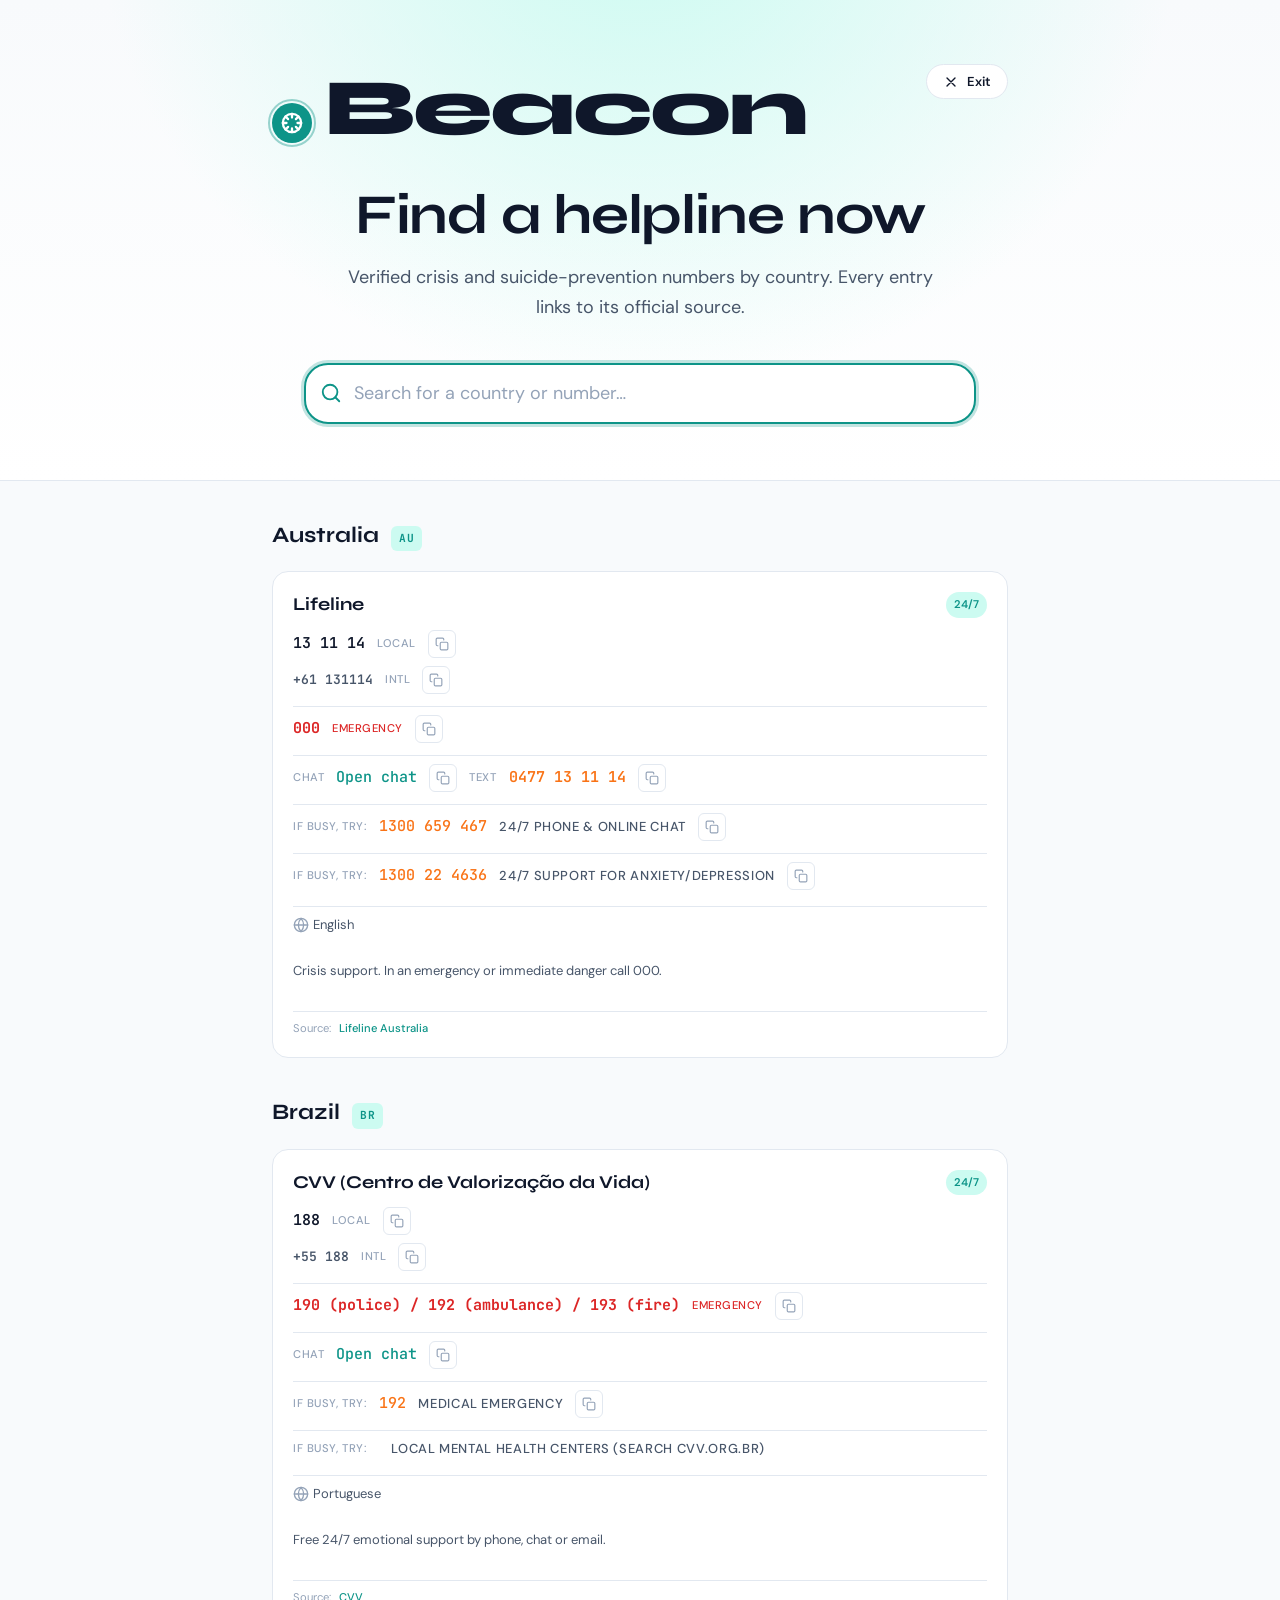
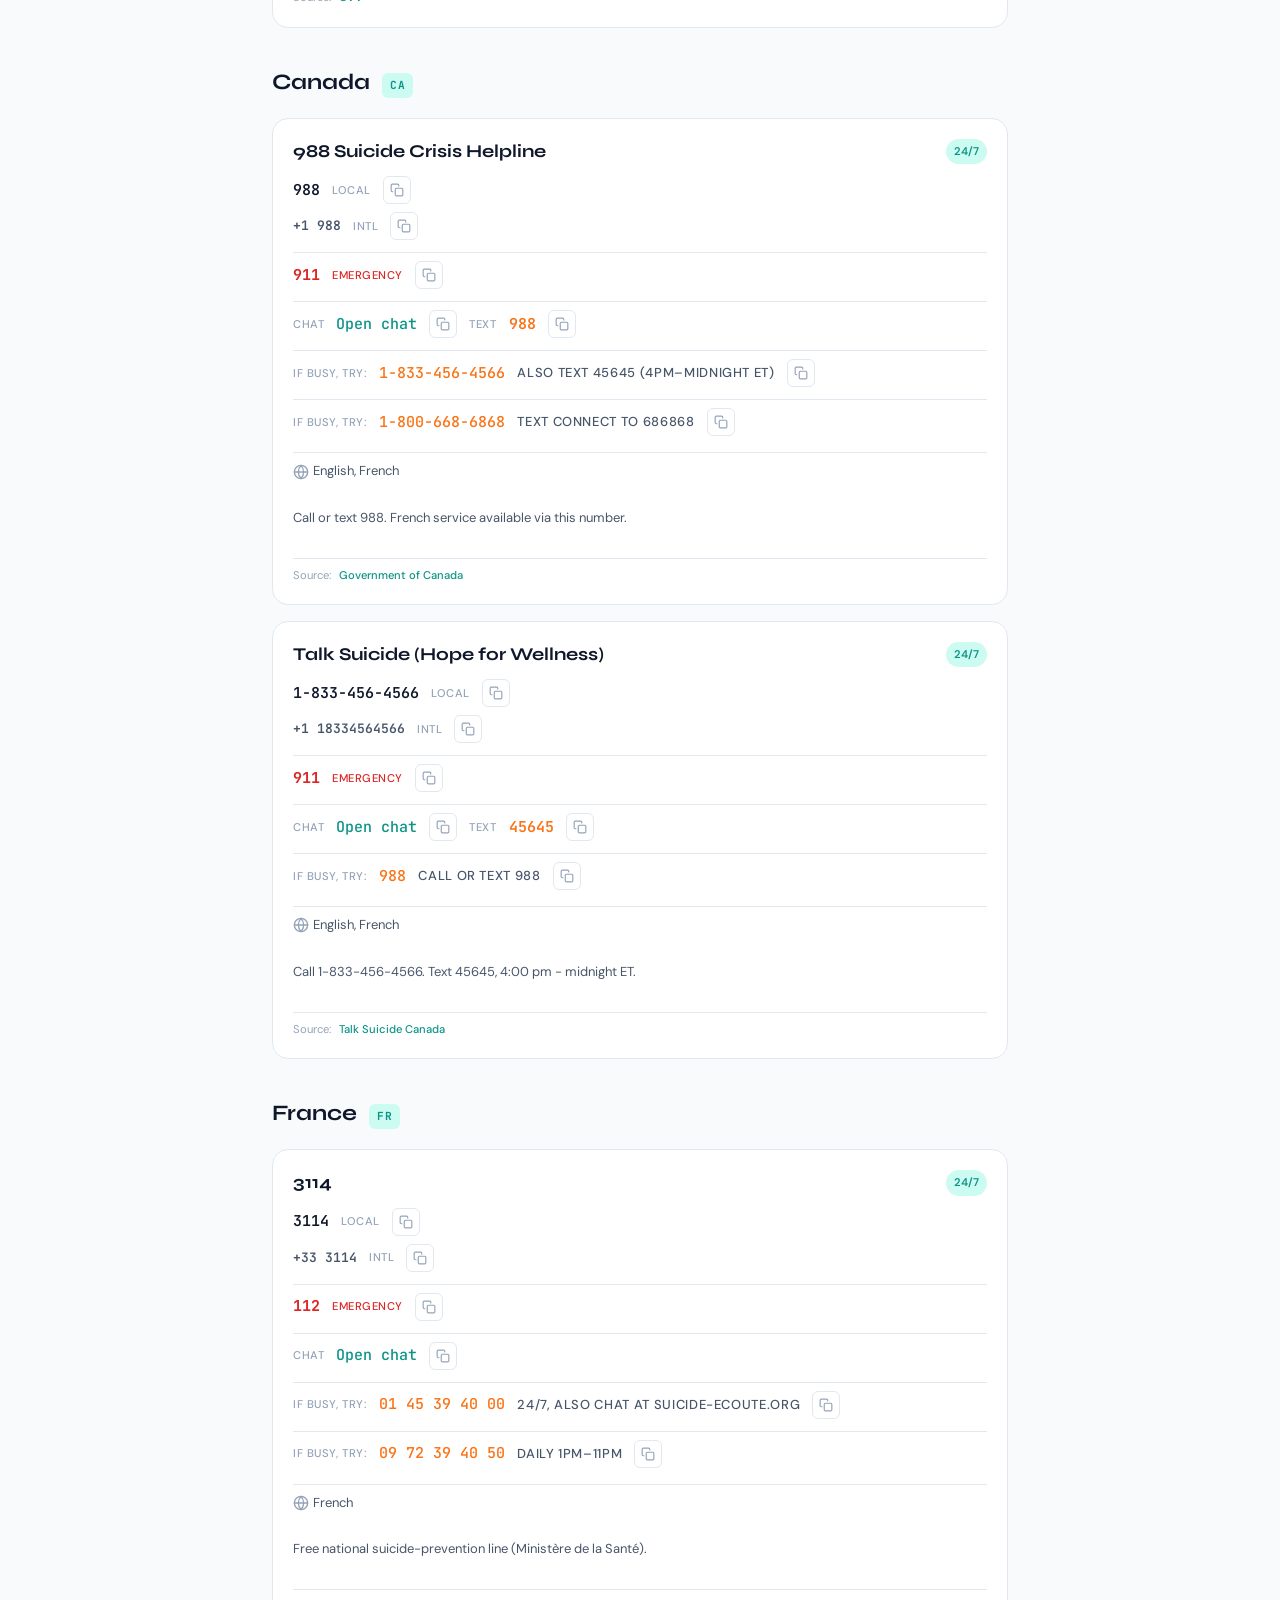
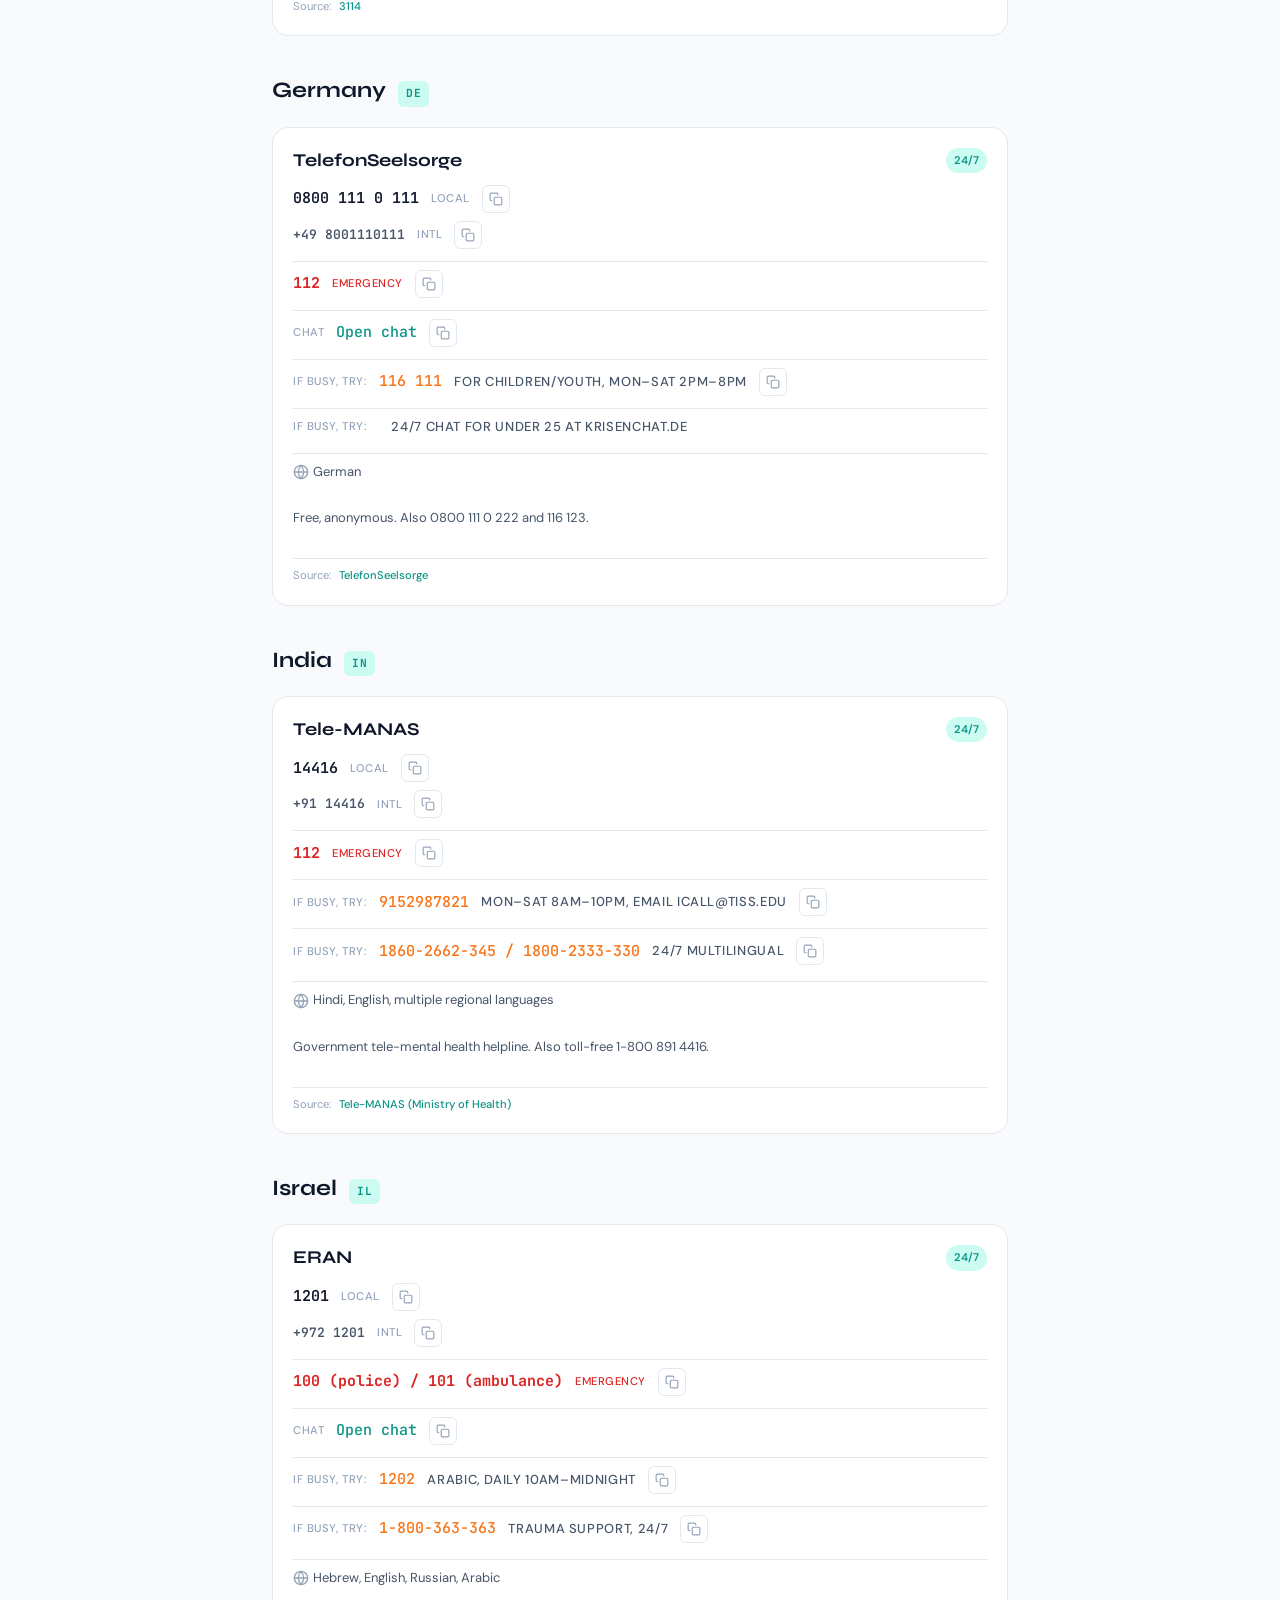
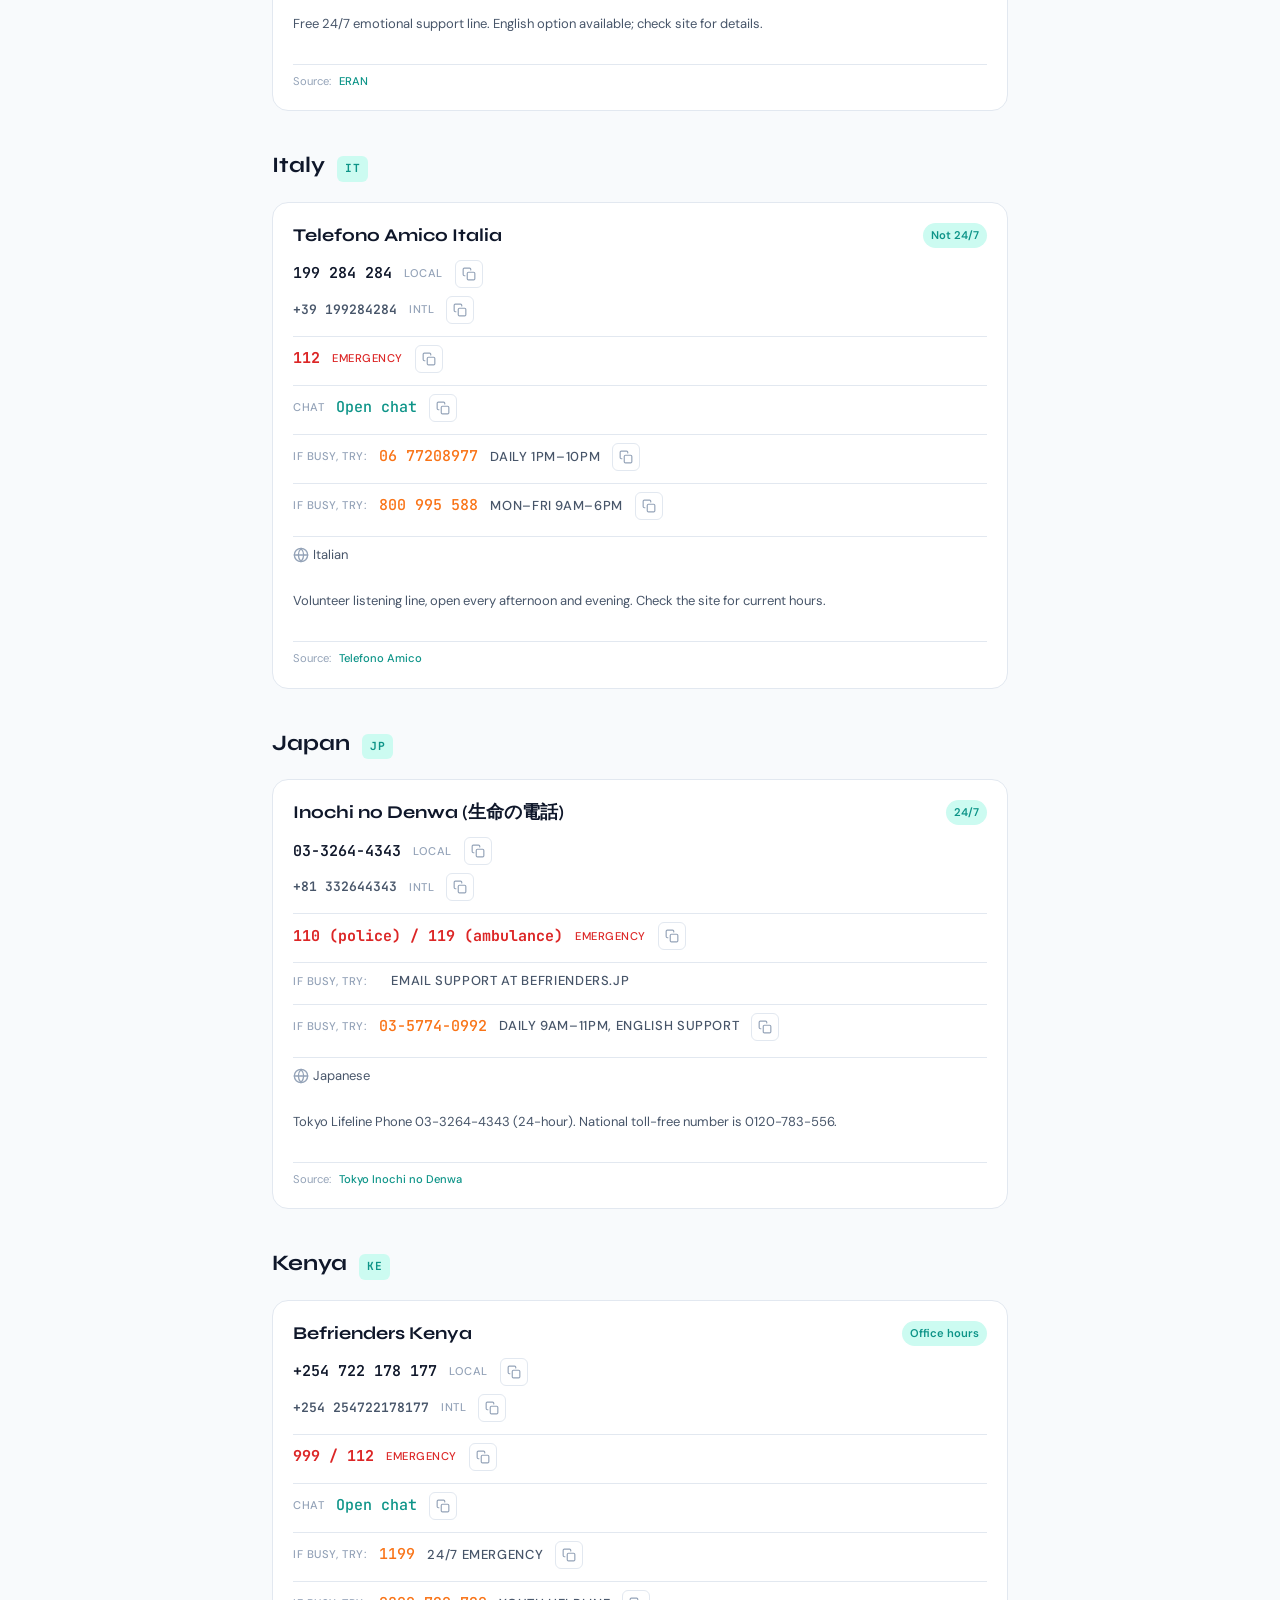
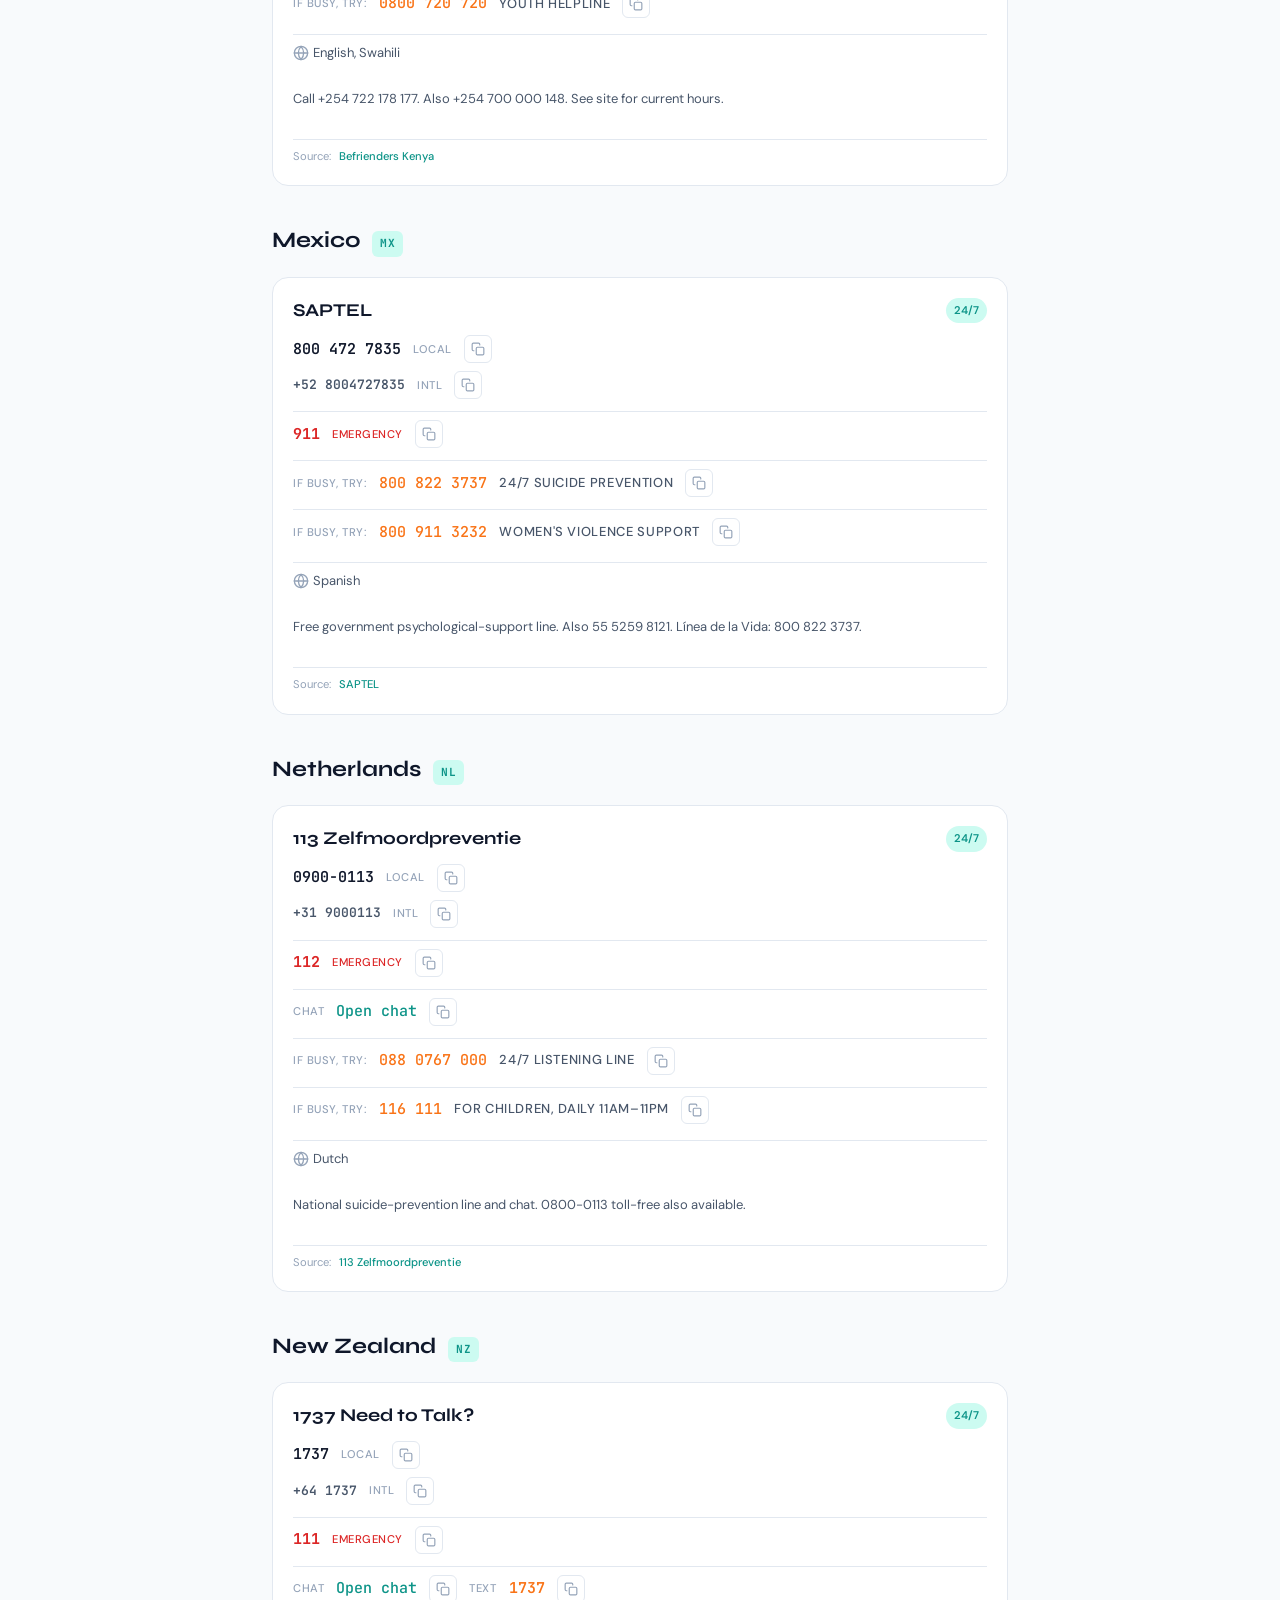
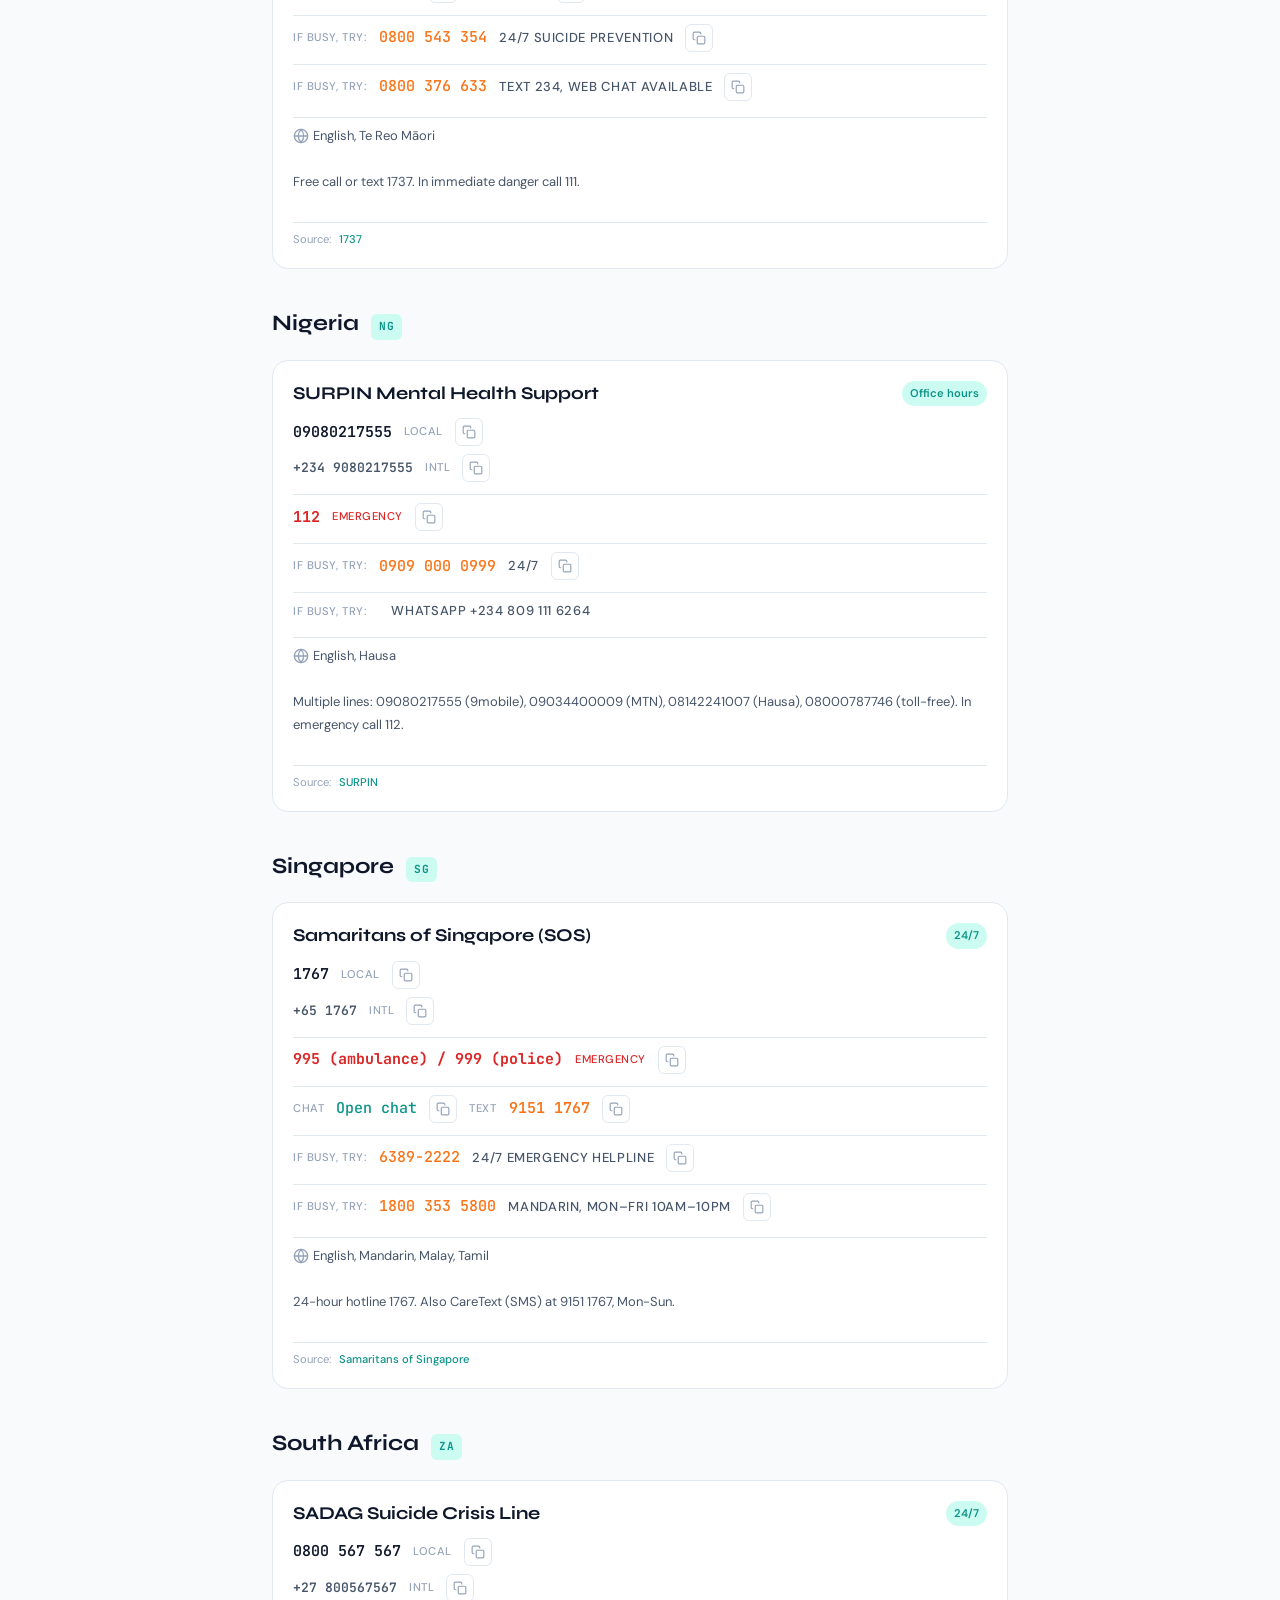
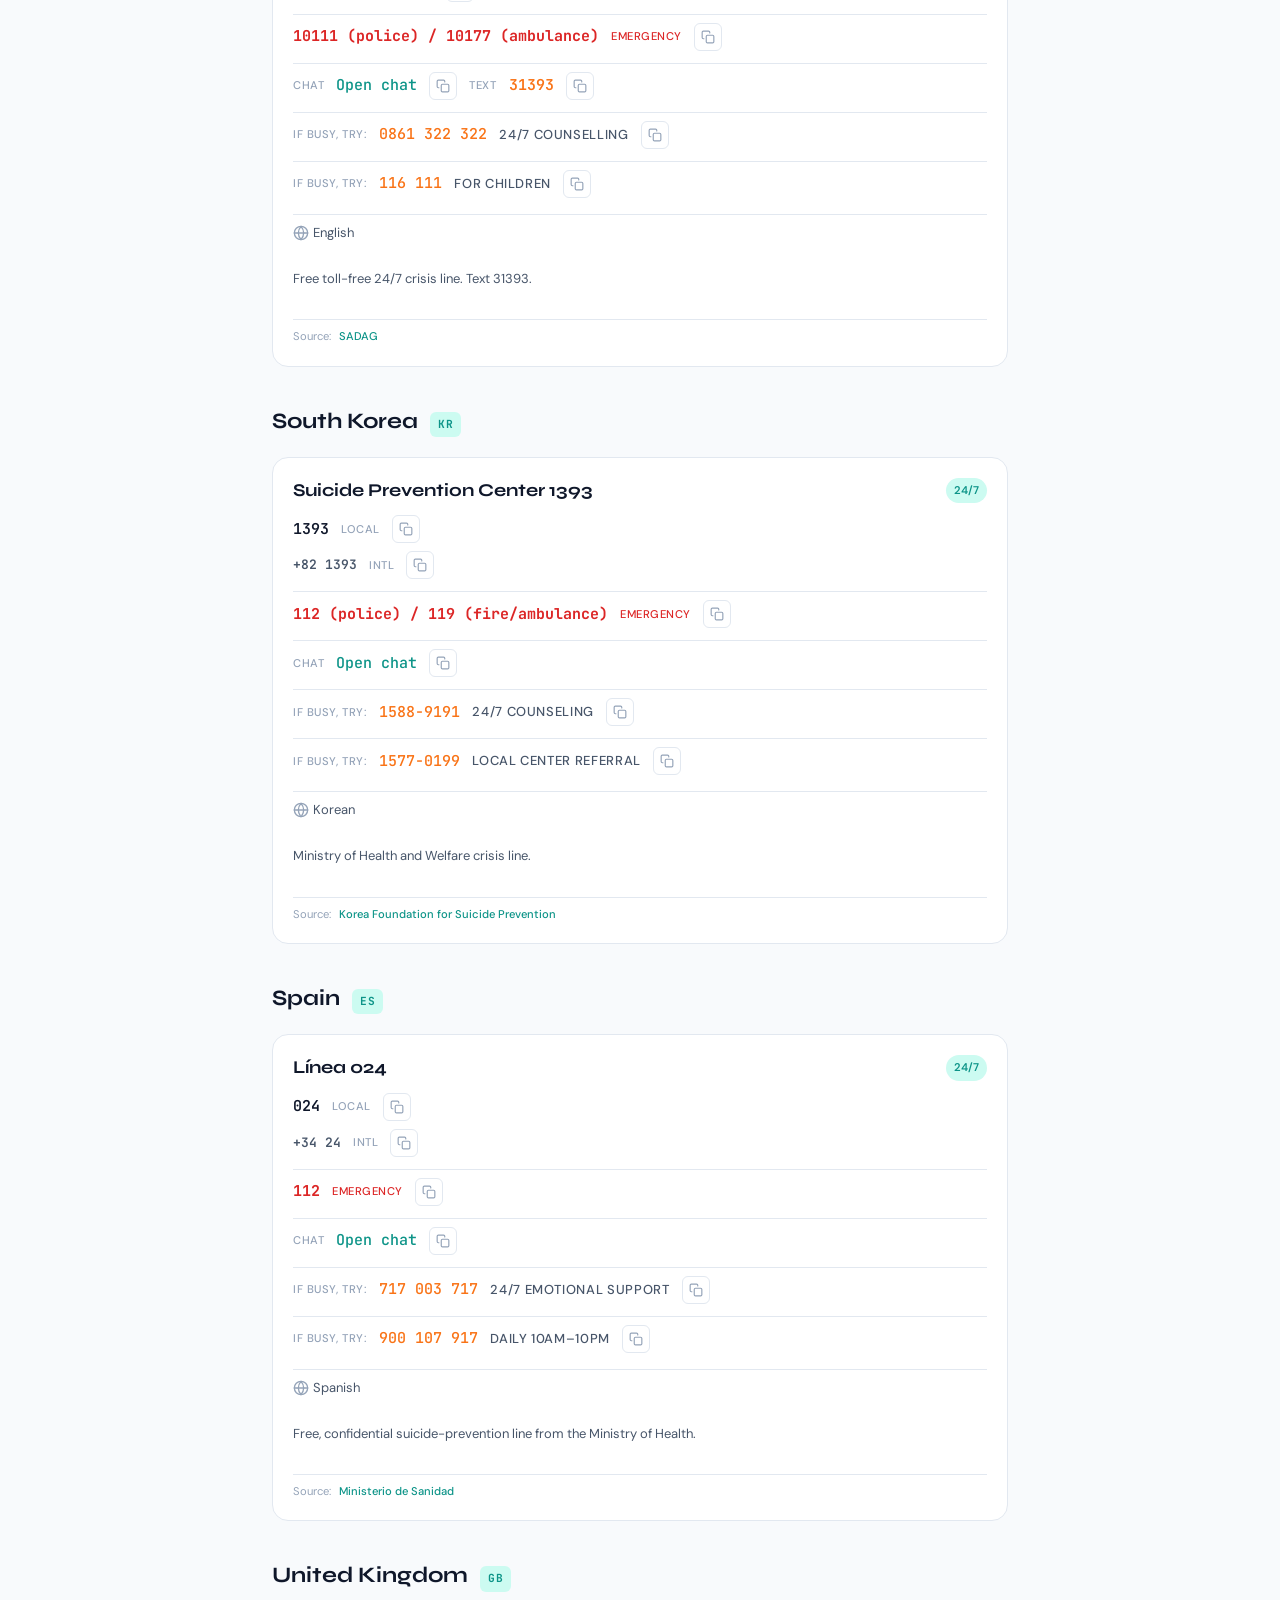
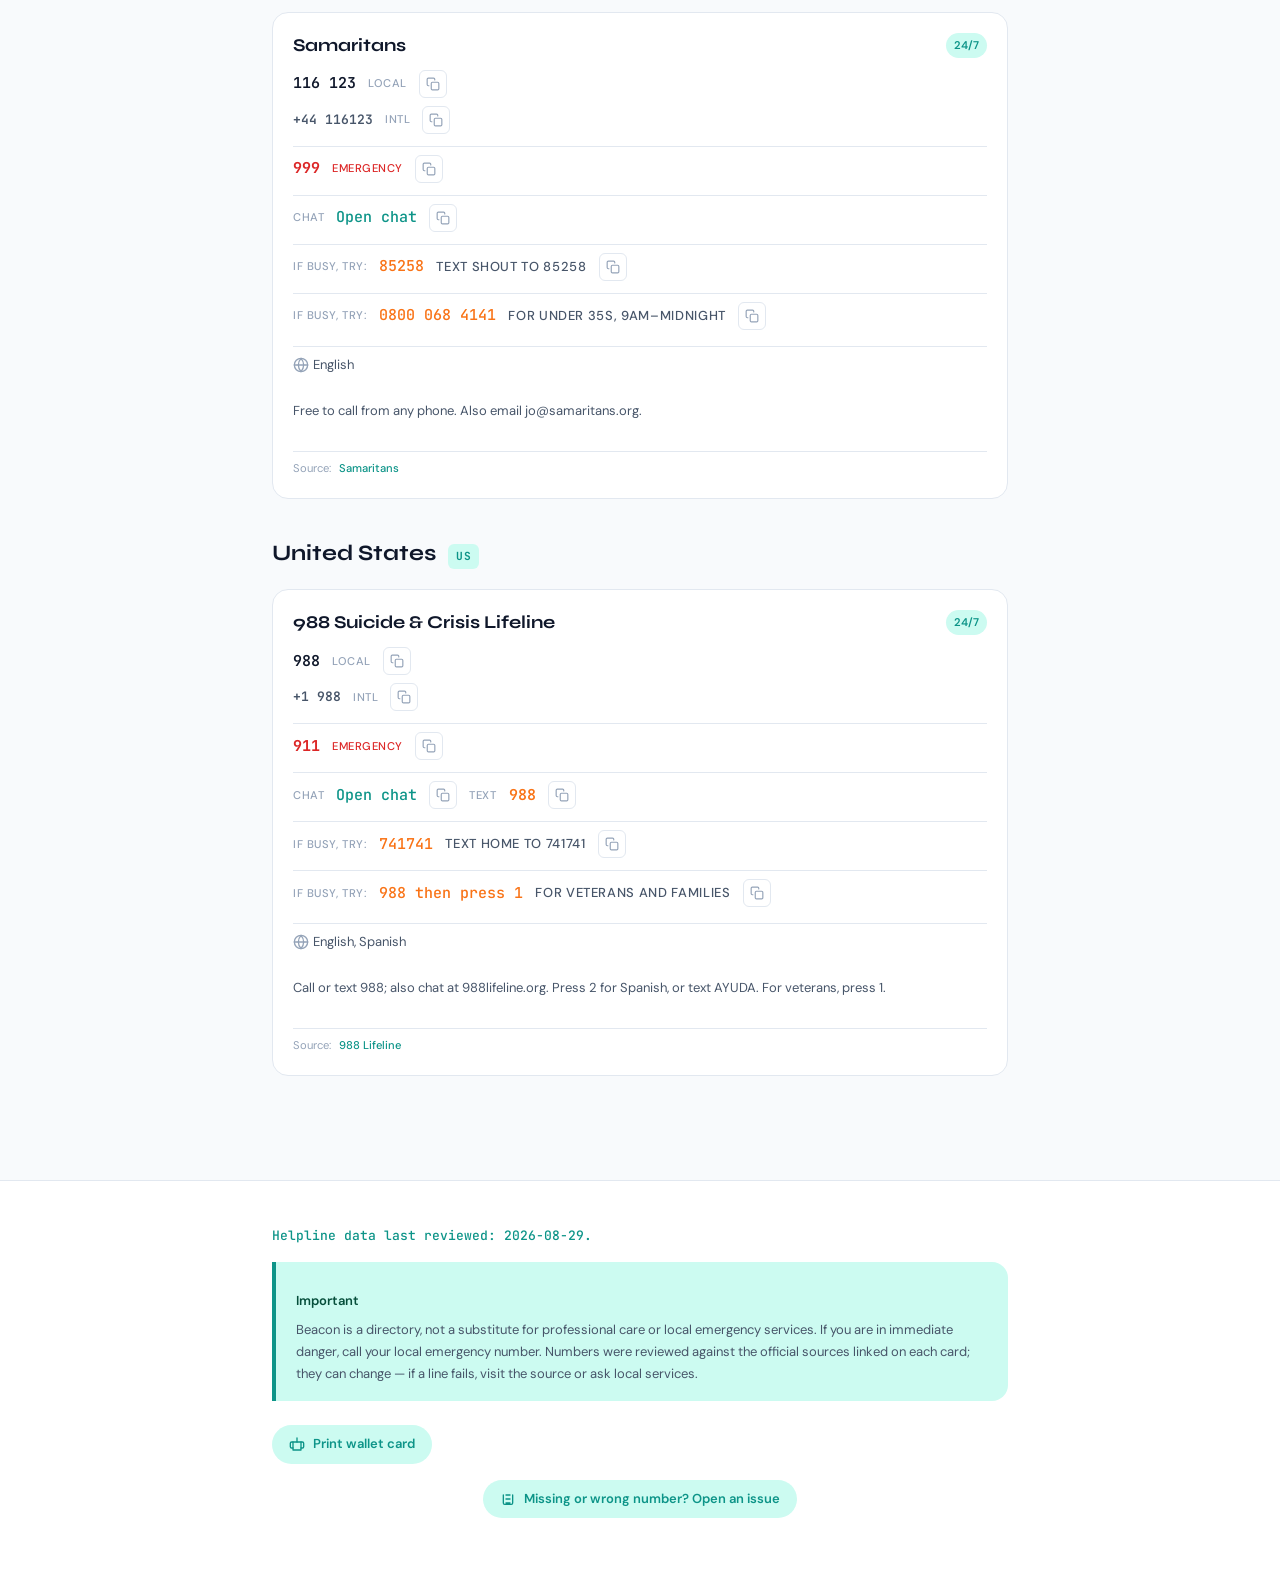
==== commit 4546f883: "Features 1-6: chat/text/fallback data, PWA (manifest+SW), JSON-LD, print wallet, deep linking" ====
--- a/index.html
+++ b/index.html
@@ -11,9 +11,17 @@
   <link rel="stylesheet" href="https://fonts.googleapis.com/css2?family=Syne:wght@400;600;700;800&family=DM+Sans:wght@400;500;600;700&family=JetBrains+Mono:wght@400;500;600;700&display=swap" media="print" onload="this.media='all'">
   <noscript><link rel="stylesheet" href="https://fonts.googleapis.com/css2?family=Syne:wght@400;600;700;800&family=DM+Sans:wght@400;500;600;700&family=JetBrains+Mono:wght@400;500;600;700&display=swap"></noscript>
   <link rel="stylesheet" href="styles.css">
+  <link rel="manifest" href="manifest.json">
   <link rel="canonical" href="https://ajitsingh25.github.io/beacon/">
 </head>
 <body>
+  <script>
+    if ("serviceWorker" in navigator) {
+      window.addEventListener("load", () => {
+        navigator.serviceWorker.register("sw.js").catch(() => {});
+      });
+    }
+  </script>
   <header class="hero" role="banner">
     <div class="container hero-inner">
       <div class="hero-top">
--- a/styles.css
+++ b/styles.css
@@ -800,4 +800,52 @@
   border: 0;
 }
 
-.hidden { display: none !important; }+.hidden { display: none !important; }
+
+/* ============================================================
+   PRINT STYLES
+   ============================================================ */
+@media print {
+  .hero,
+  .search-form,
+  .pinned-banner,
+  .language-filter,
+  .quick-exit,
+  .no-print,
+  .footer {
+    display: none !important;
+  }
+
+  main {
+    padding: 0;
+  }
+
+  .container {
+    max-width: none;
+    padding: 0;
+  }
+
+  .helpline-card {
+    break-inside: avoid;
+    page-break-inside: avoid;
+    box-shadow: none;
+    border: 1px solid var(--color-border);
+  }
+
+  .helpline-card:hover {
+    transform: none;
+    box-shadow: none;
+  }
+
+  .phone-copy {
+    display: none;
+  }
+
+  .helpline-phones .phone-row {
+    border-bottom: 1px solid var(--color-border);
+  }
+
+  .helpline-phones .phone-row:last-child {
+    border-bottom: none;
+  }
+}
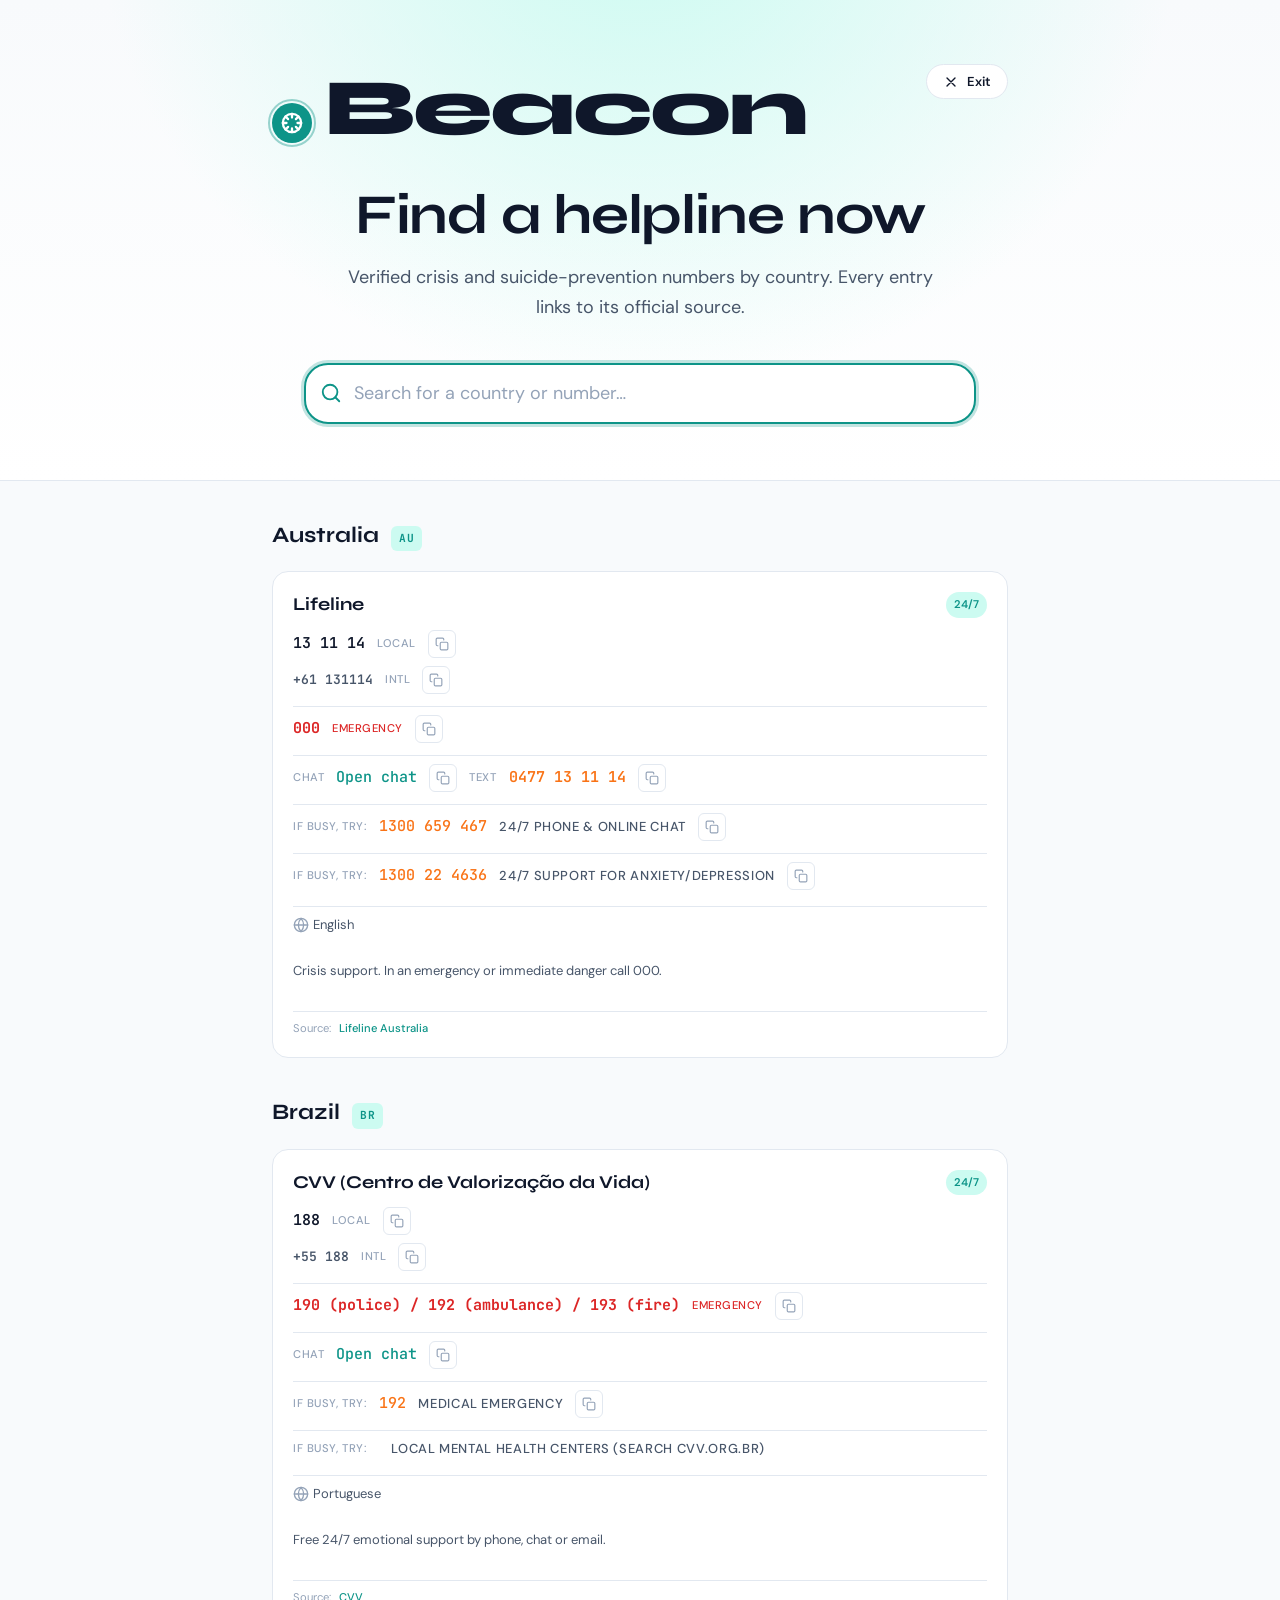
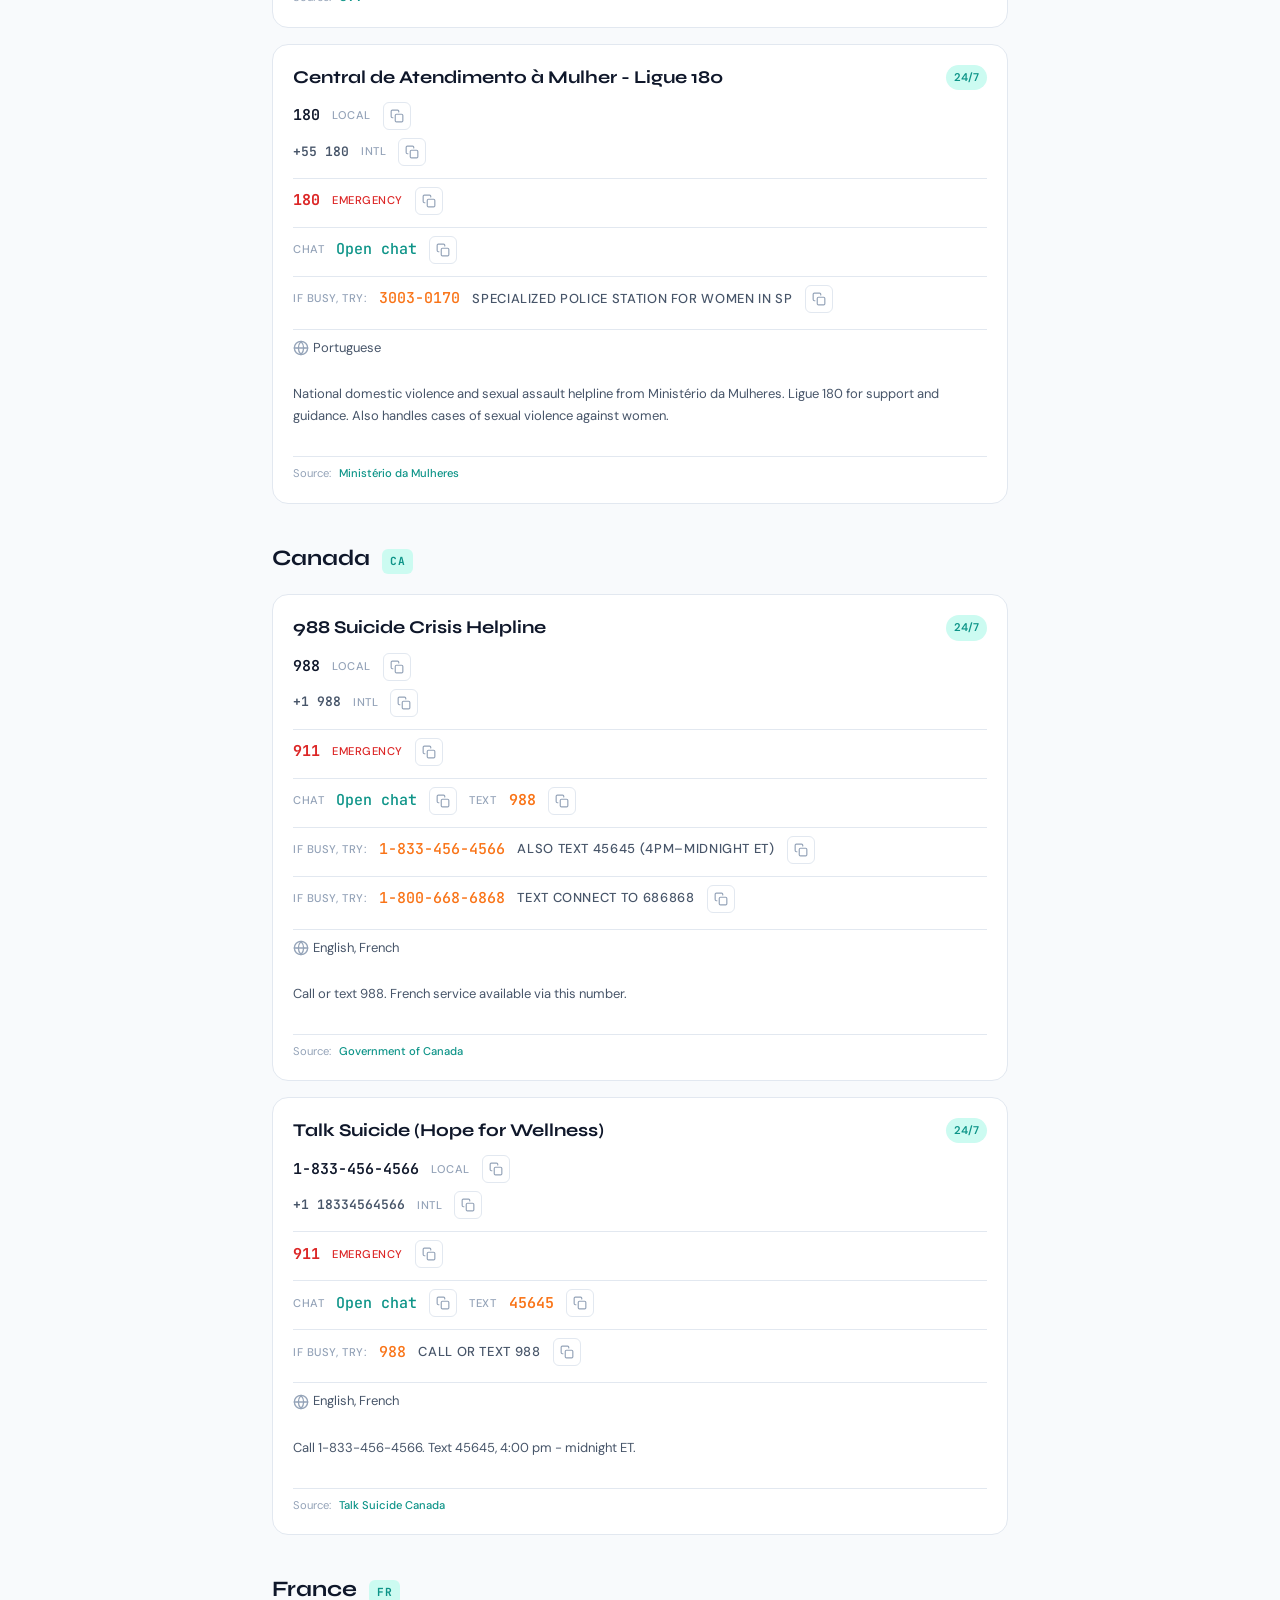
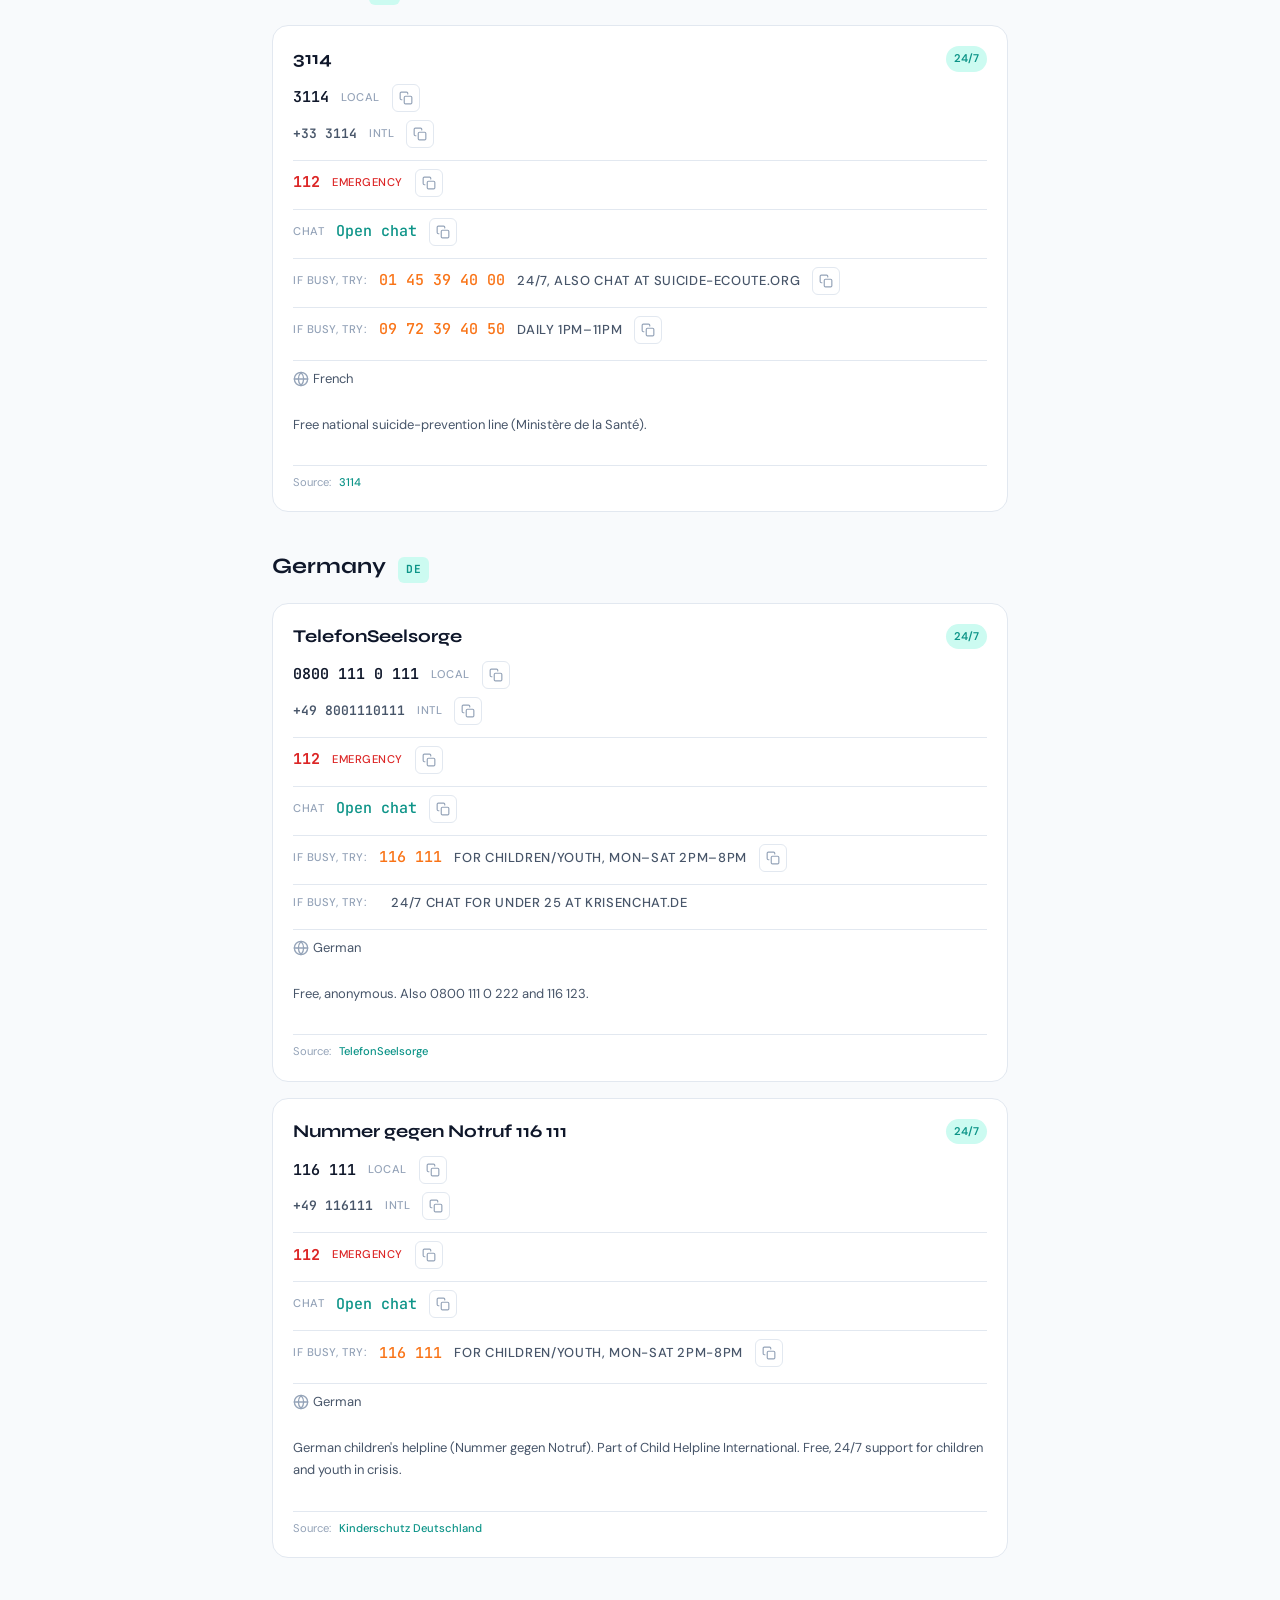
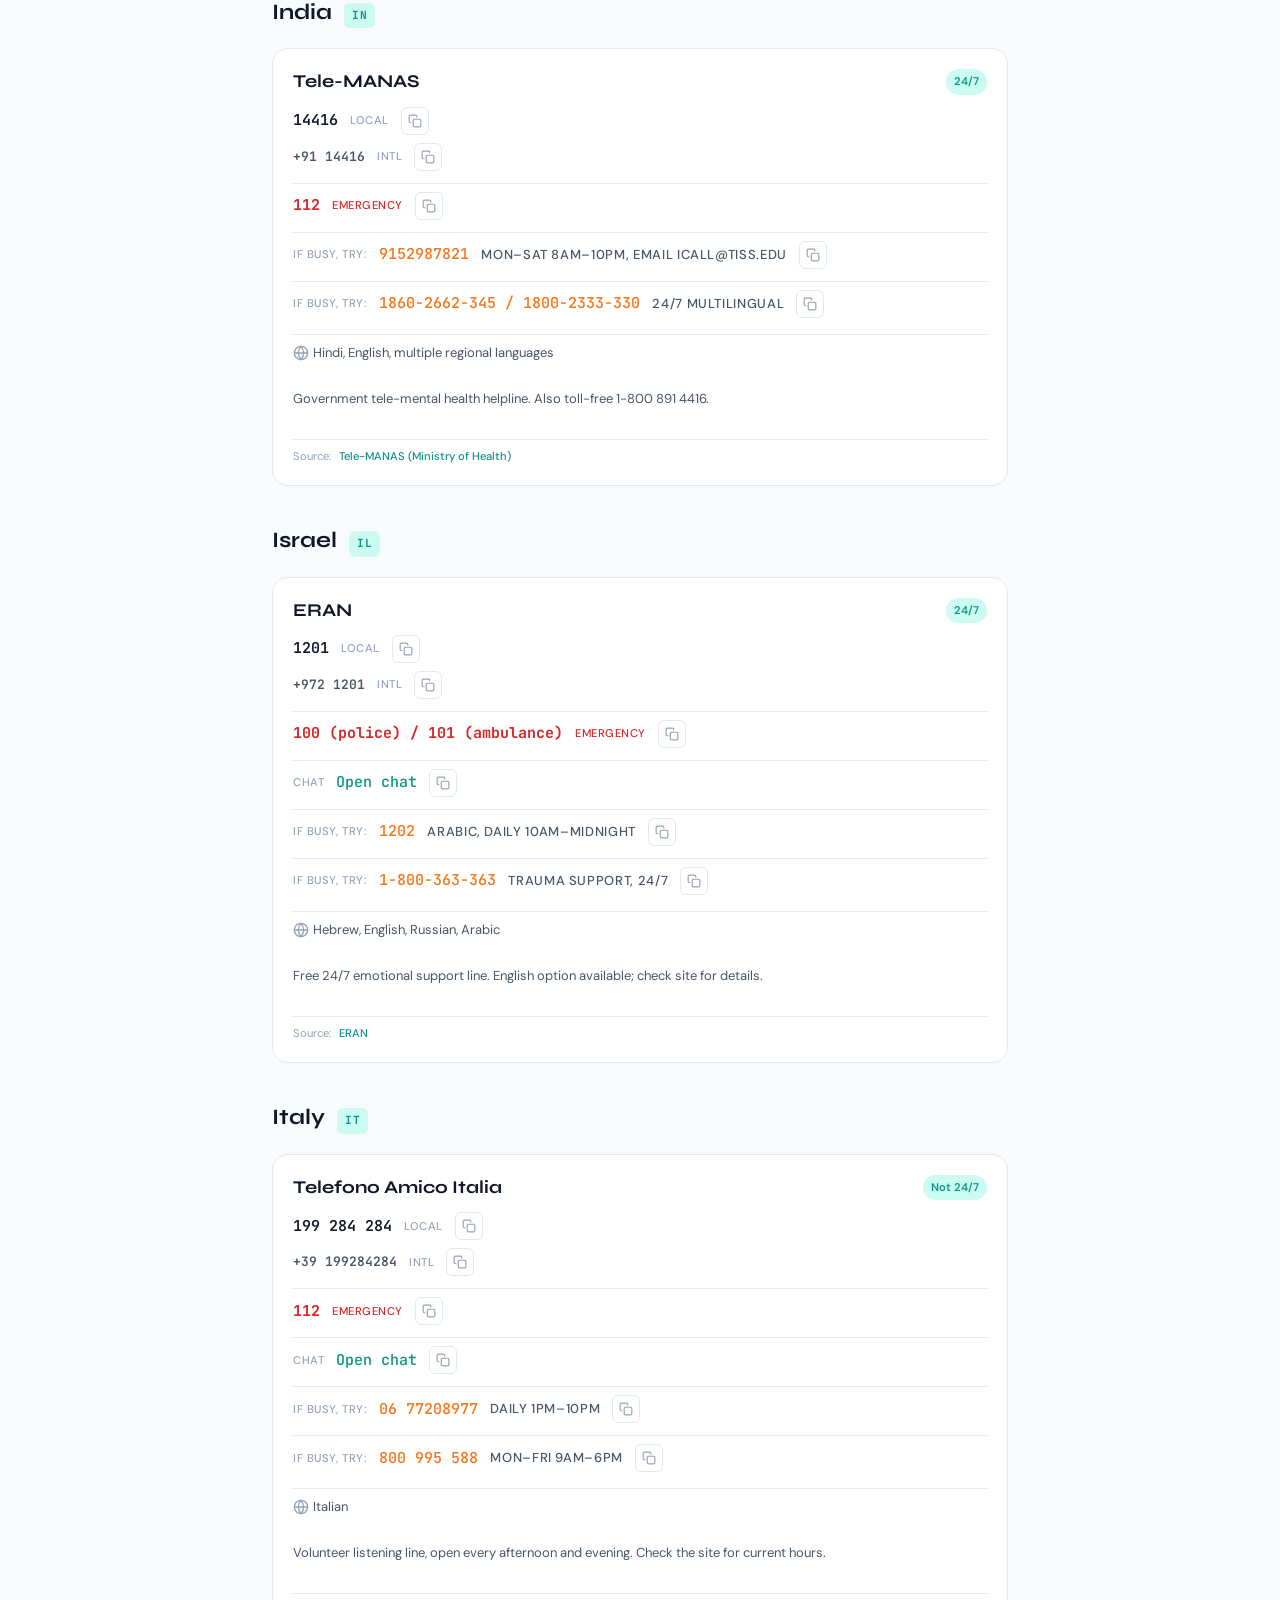
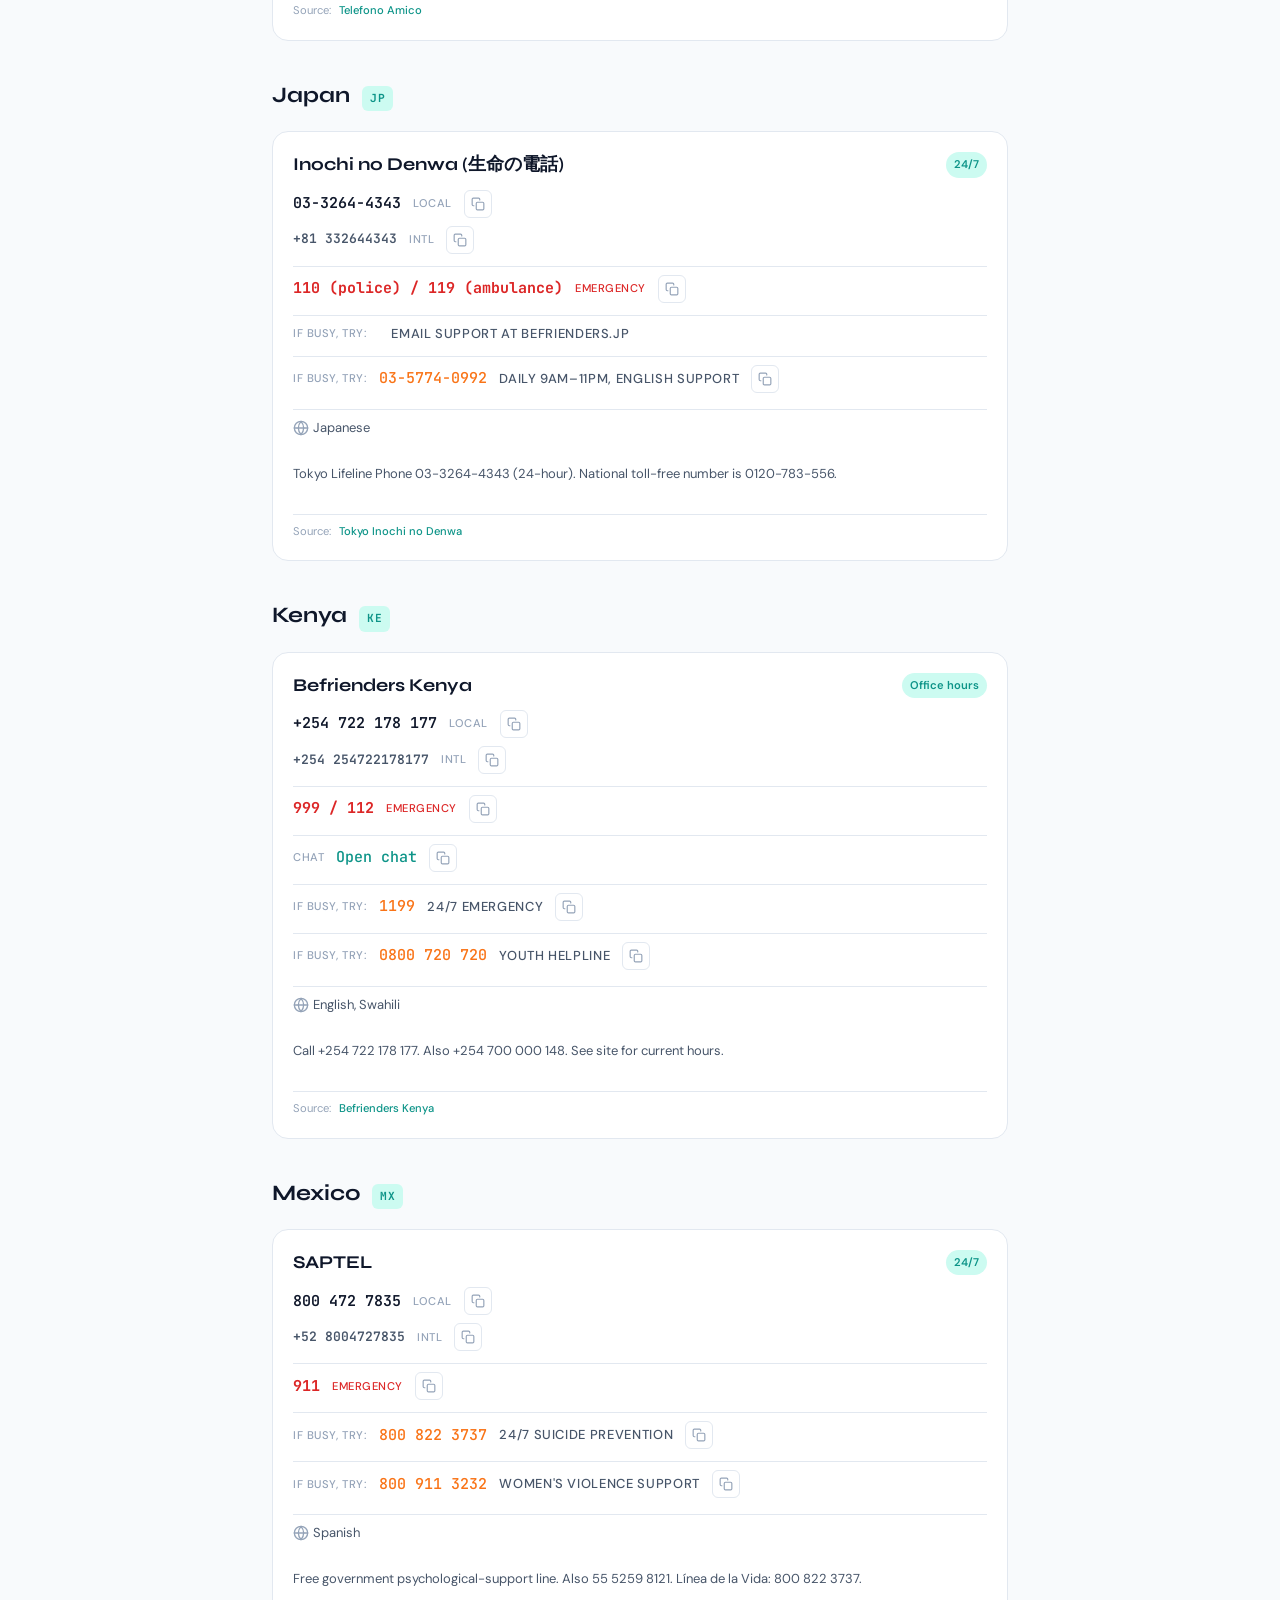
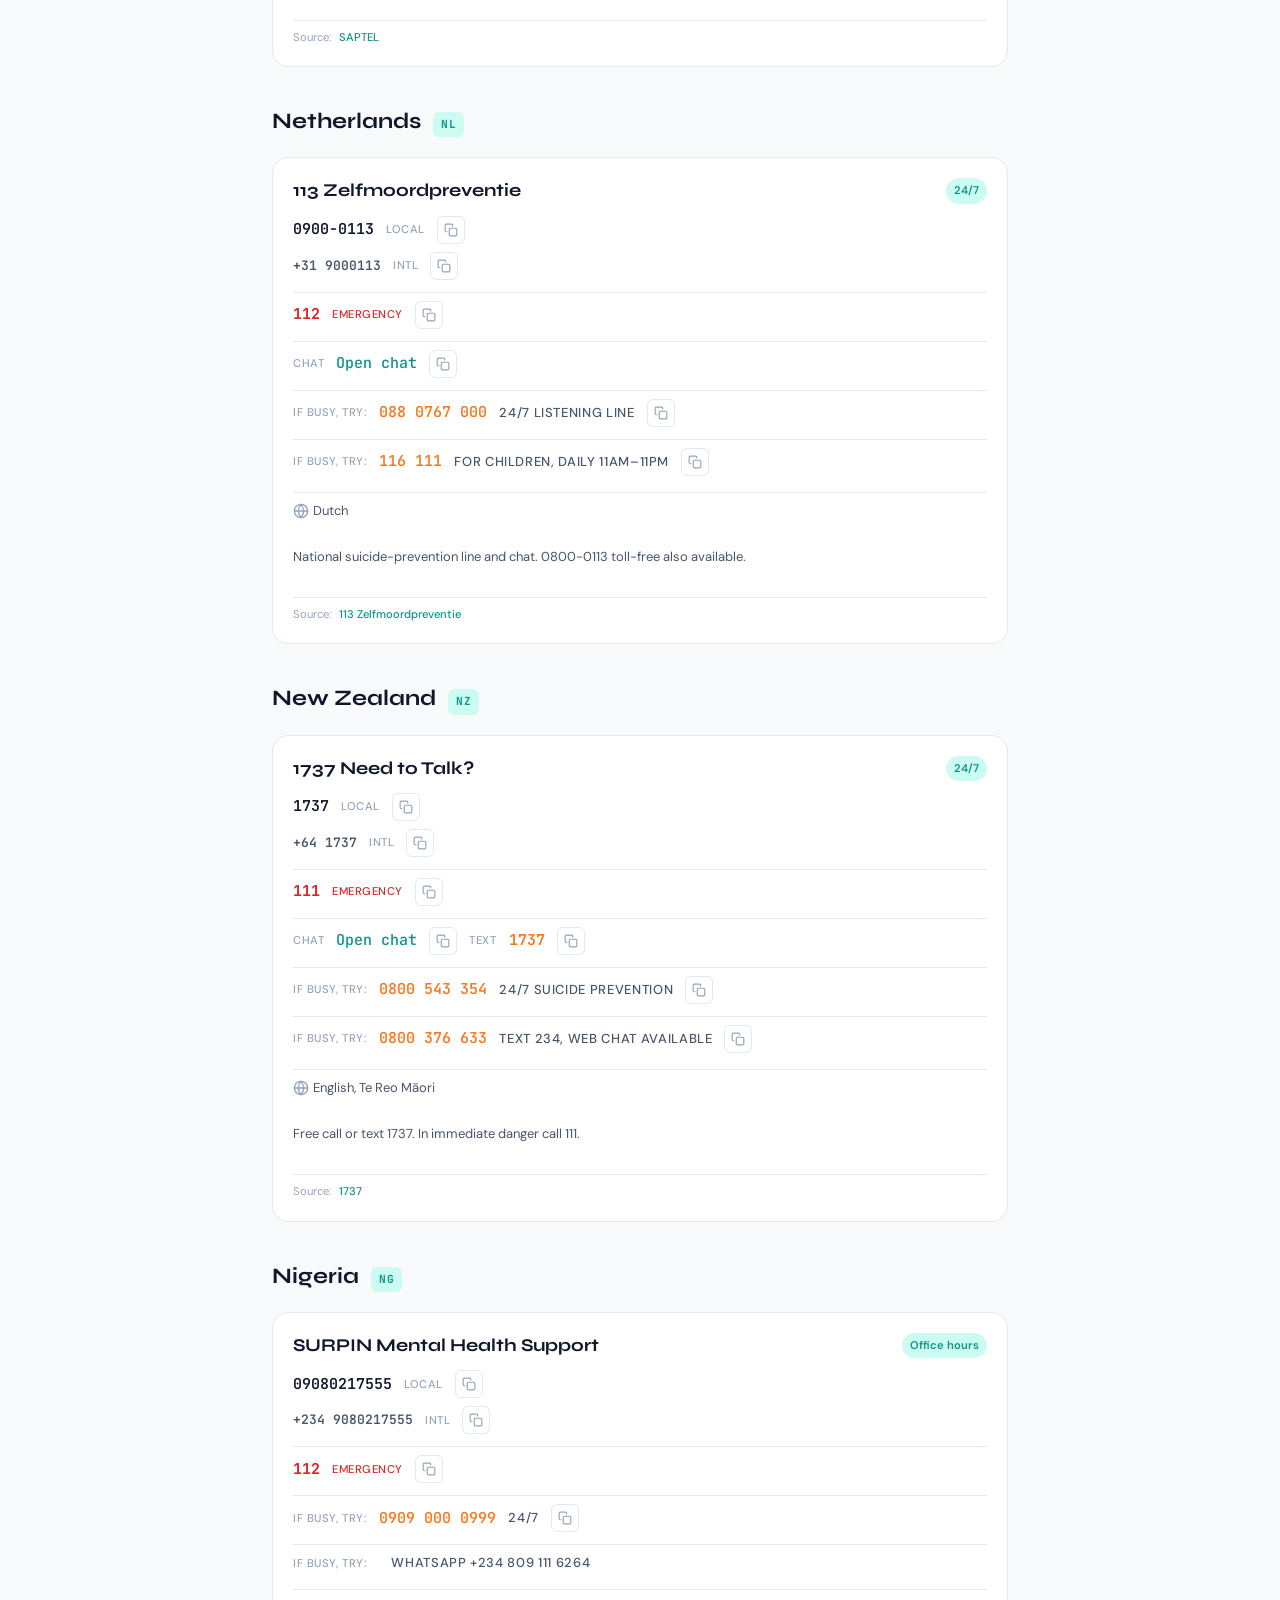
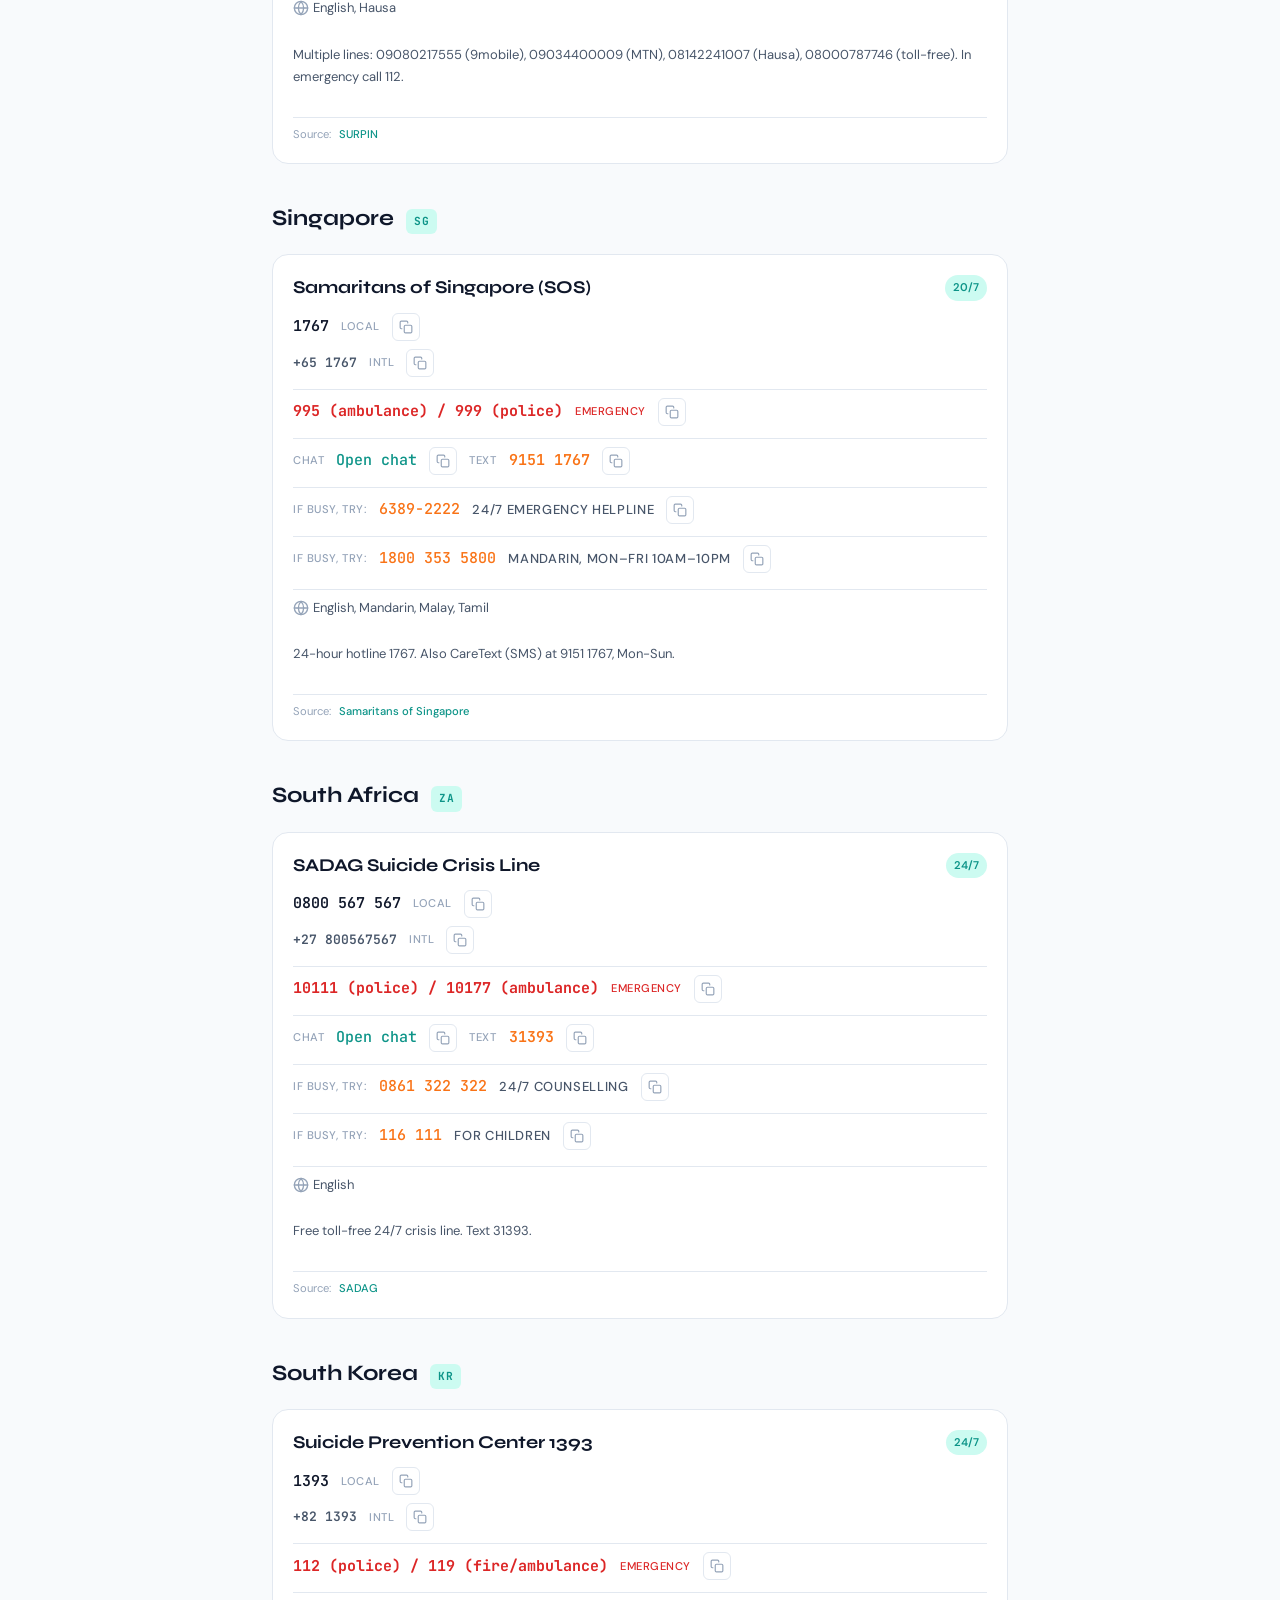
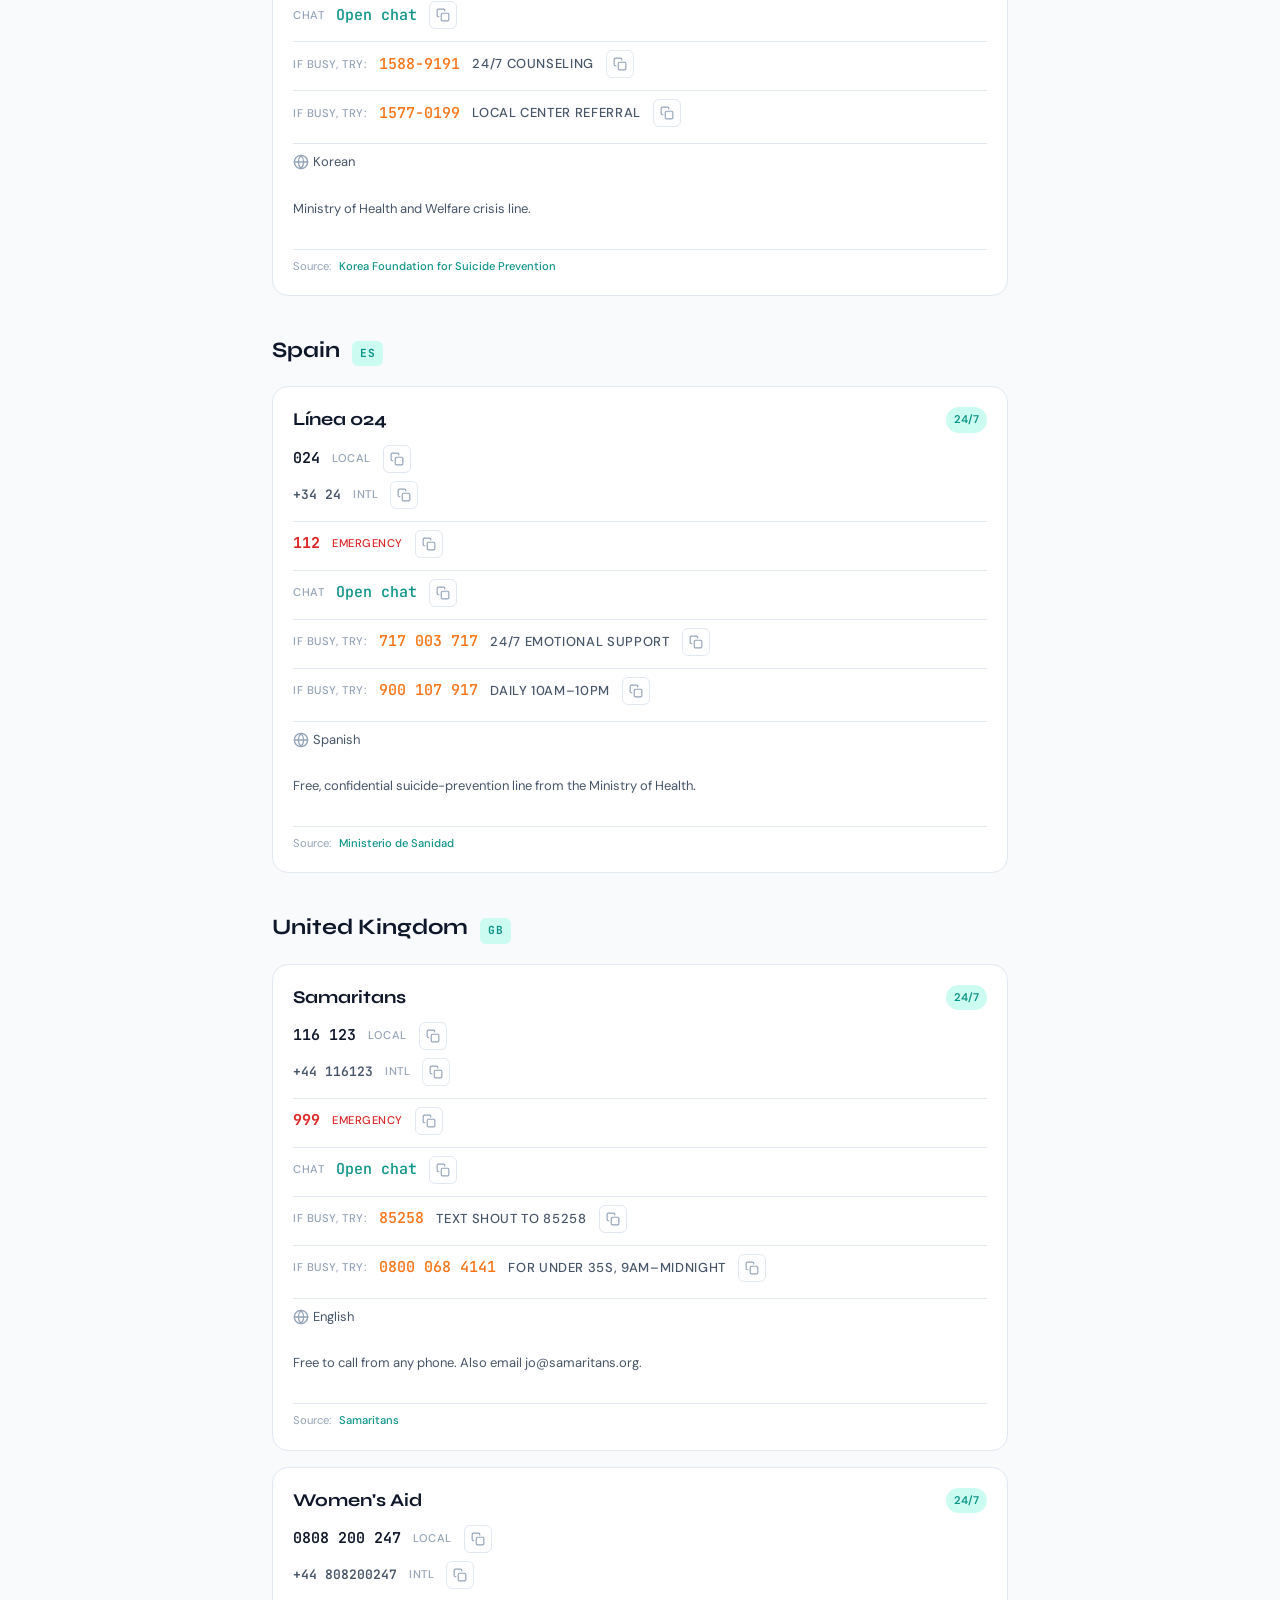
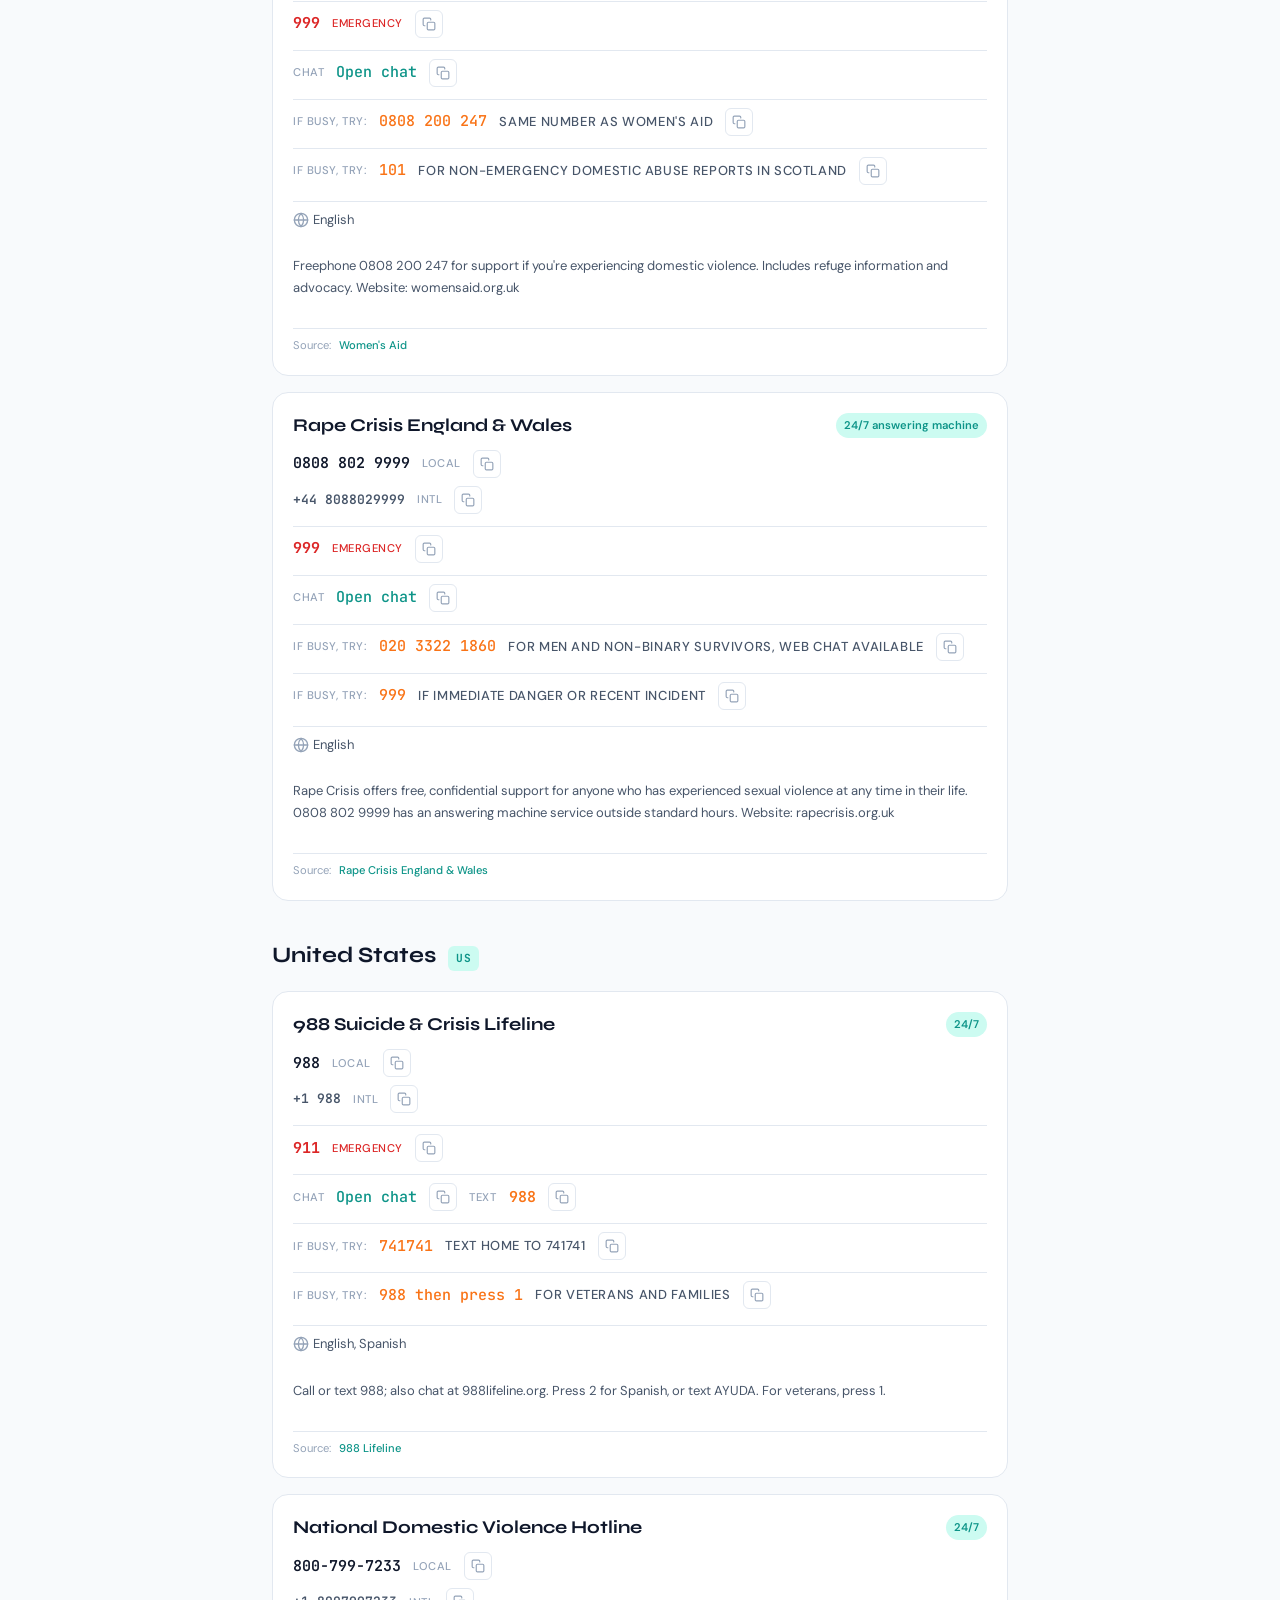
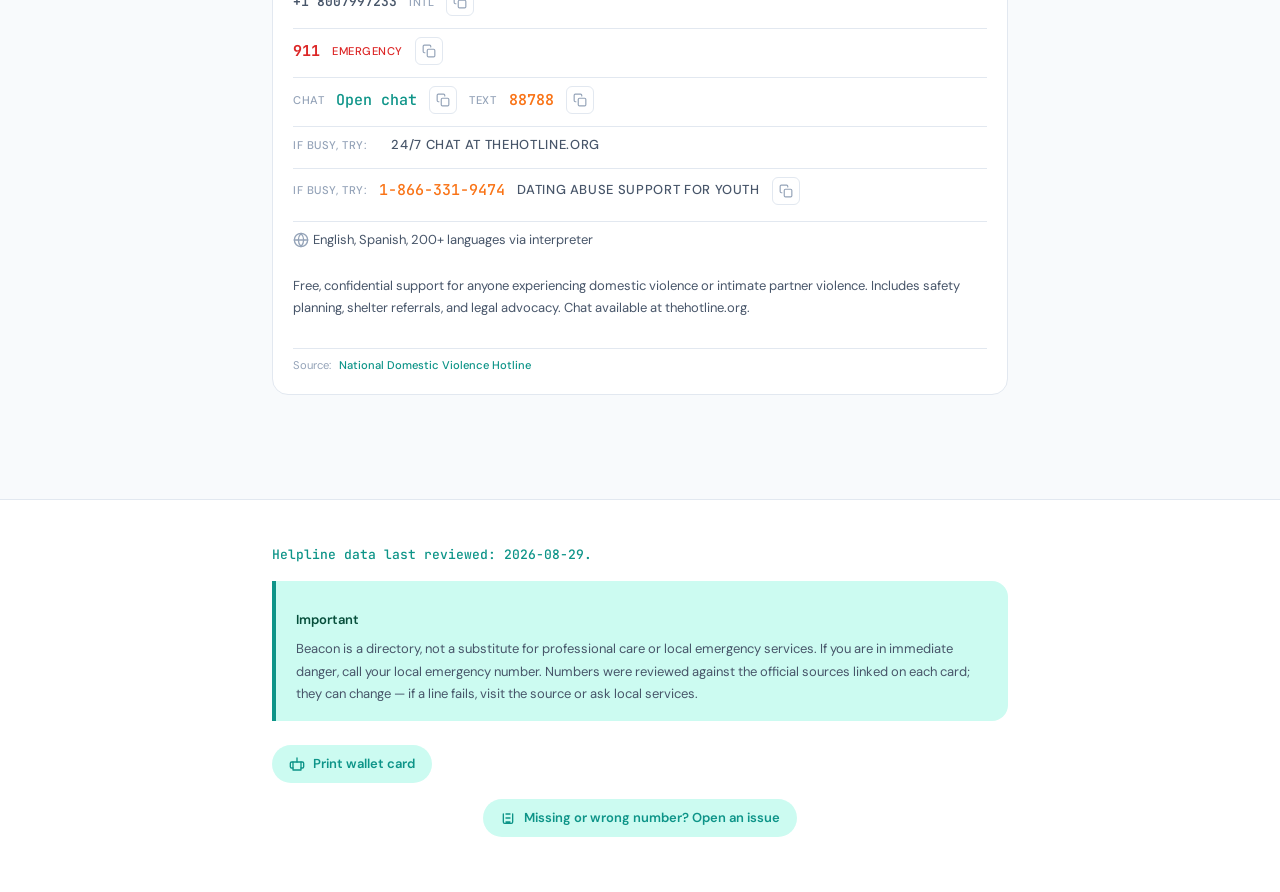
==== commit fcc9877a: "Tier 1: add category filtering + DV/SA/Child entries — 5 new helplines across 4 countries, 26 total " ====
--- a/index.html
+++ b/index.html
@@ -58,6 +58,8 @@
       </div>
 
       <div id="language-chips" class="language-filter" aria-label="Filter by language" role="group"></div>
+
+      <div id="category-chips" class="category-filter" aria-label="Filter by category" role="group"></div>
     </div>
   </header>
 
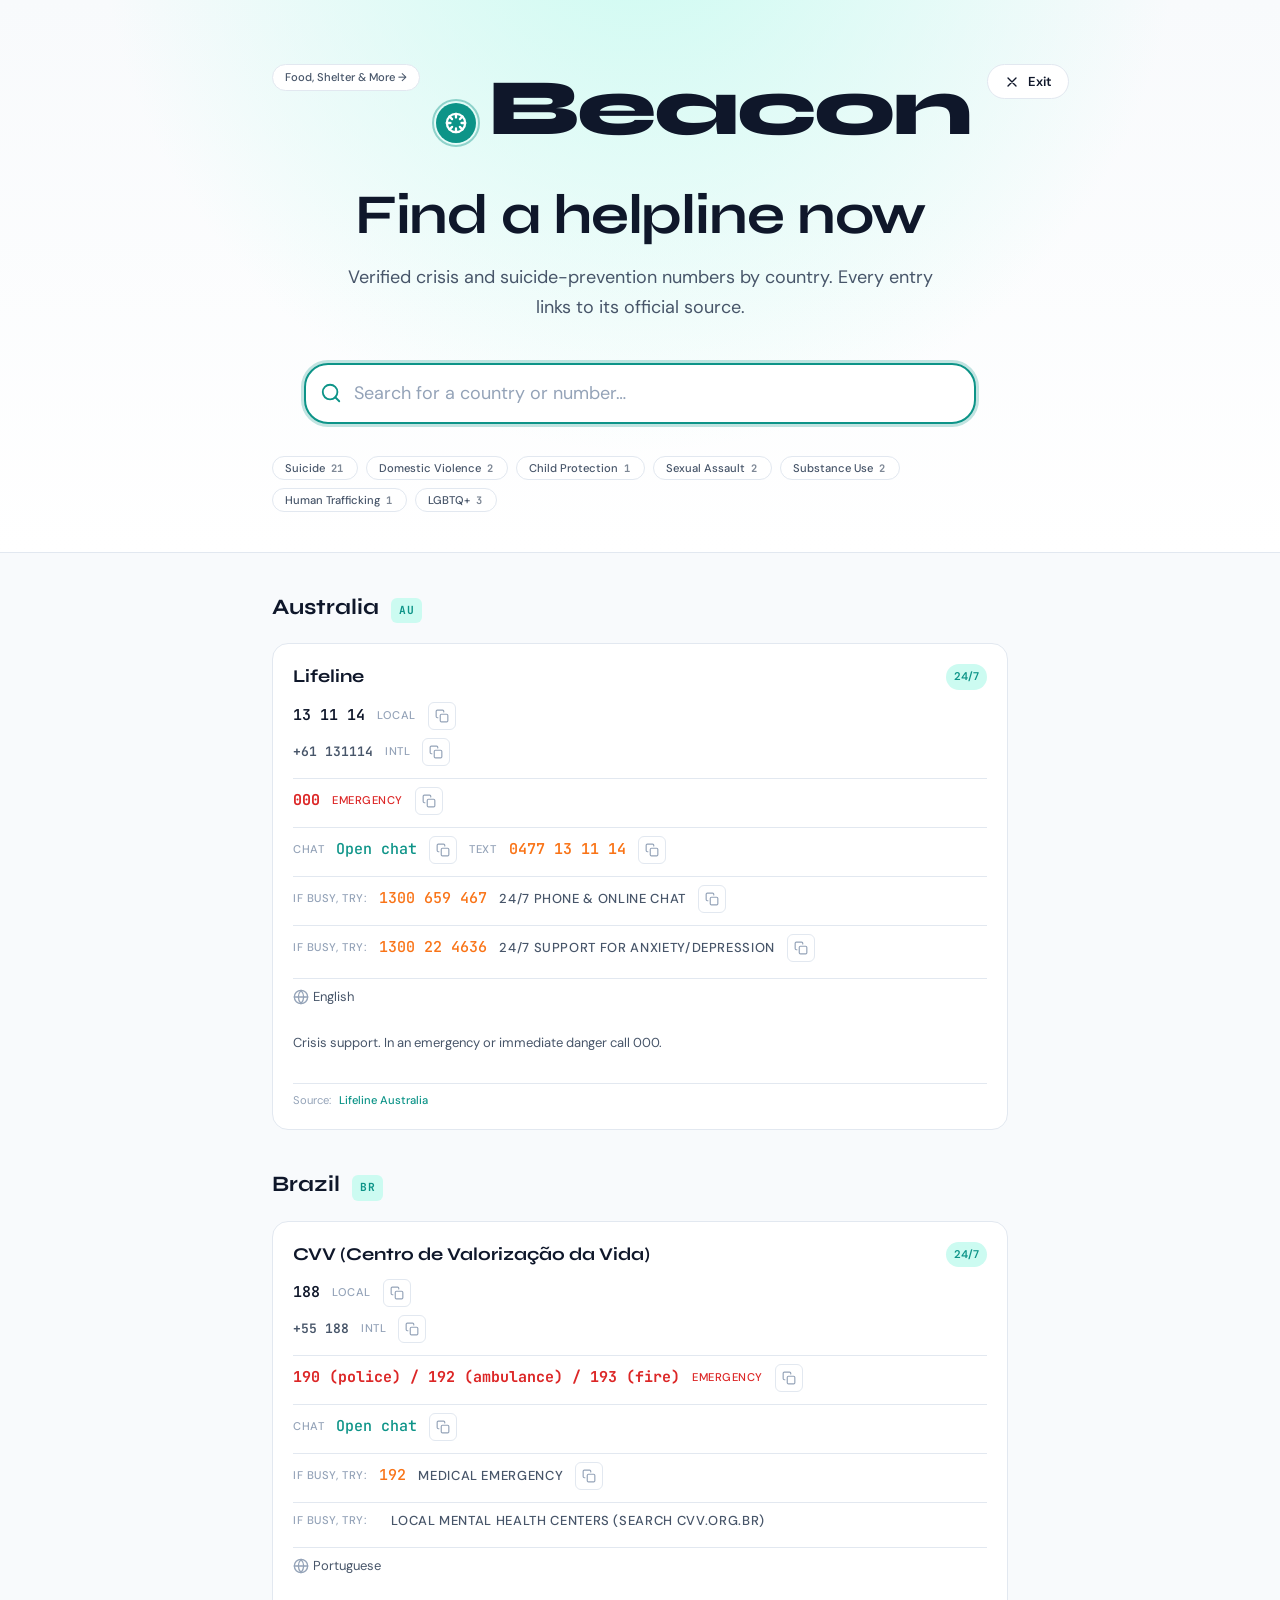
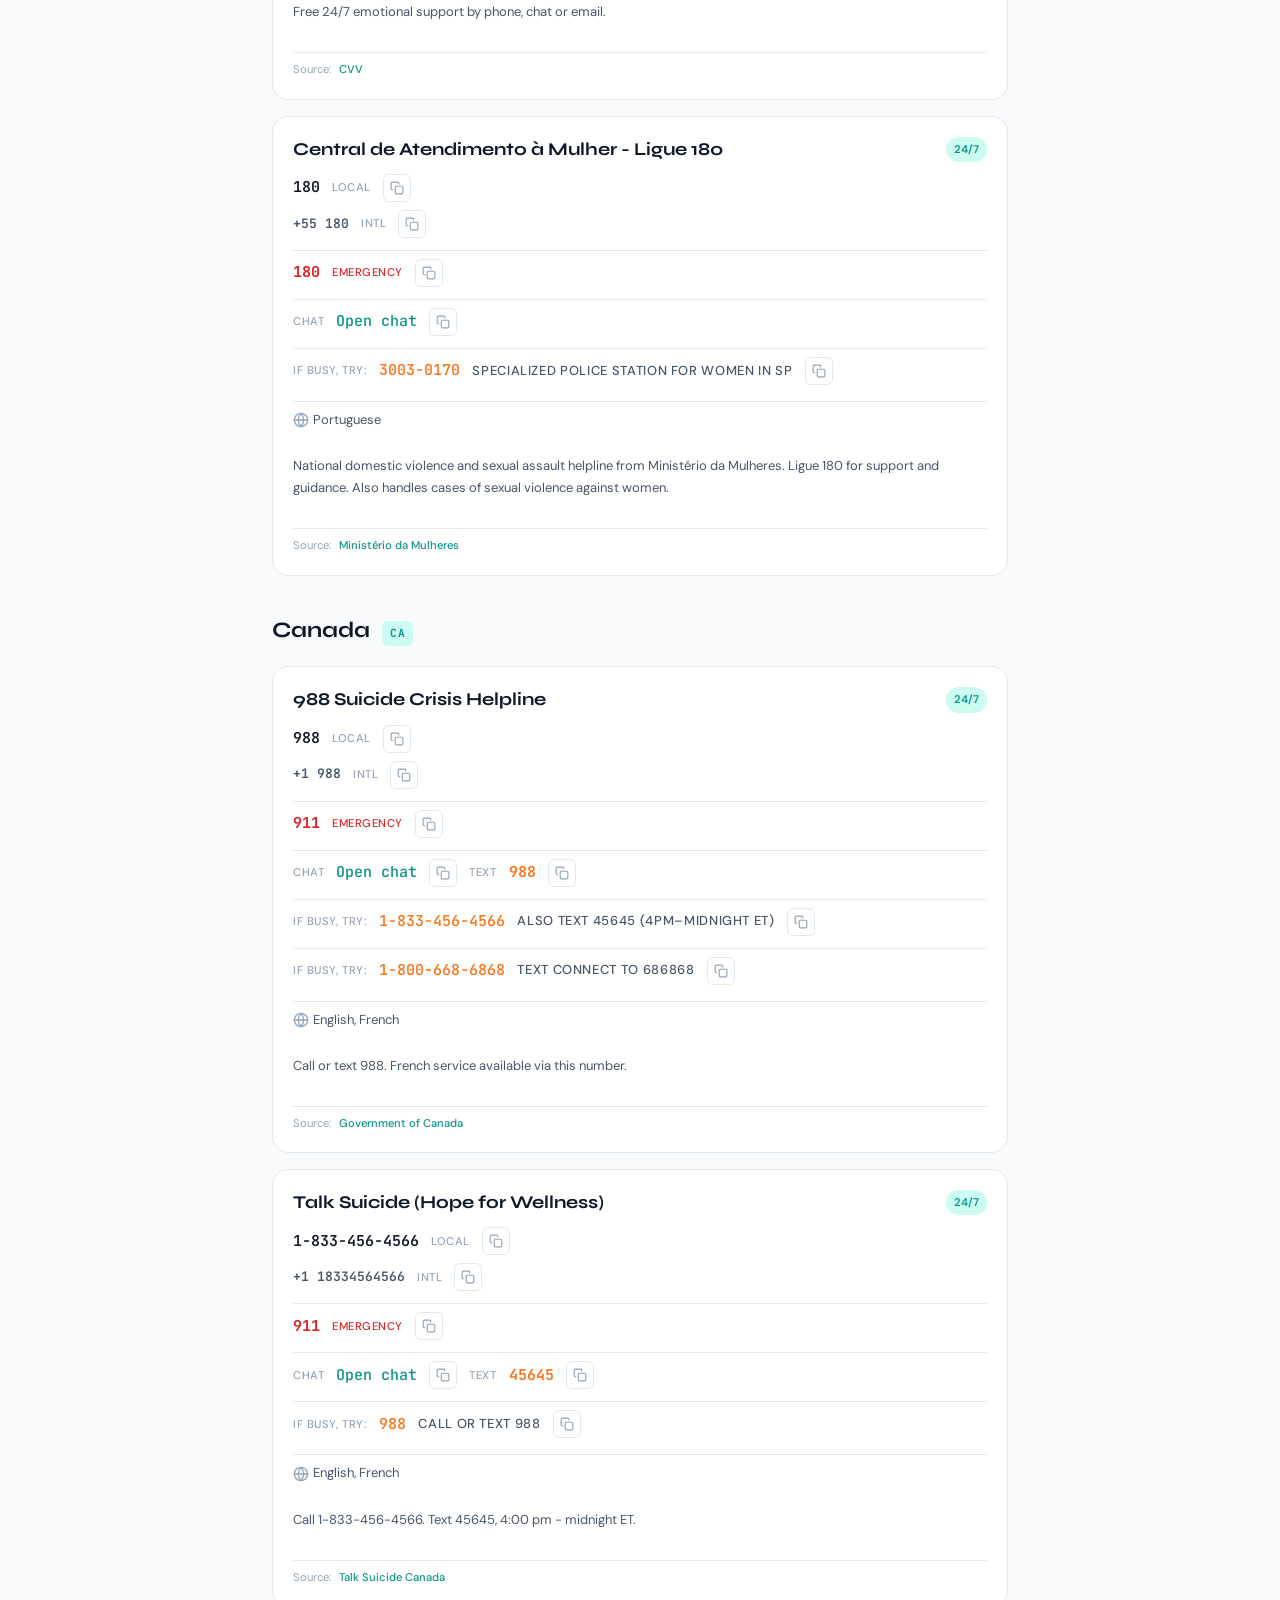
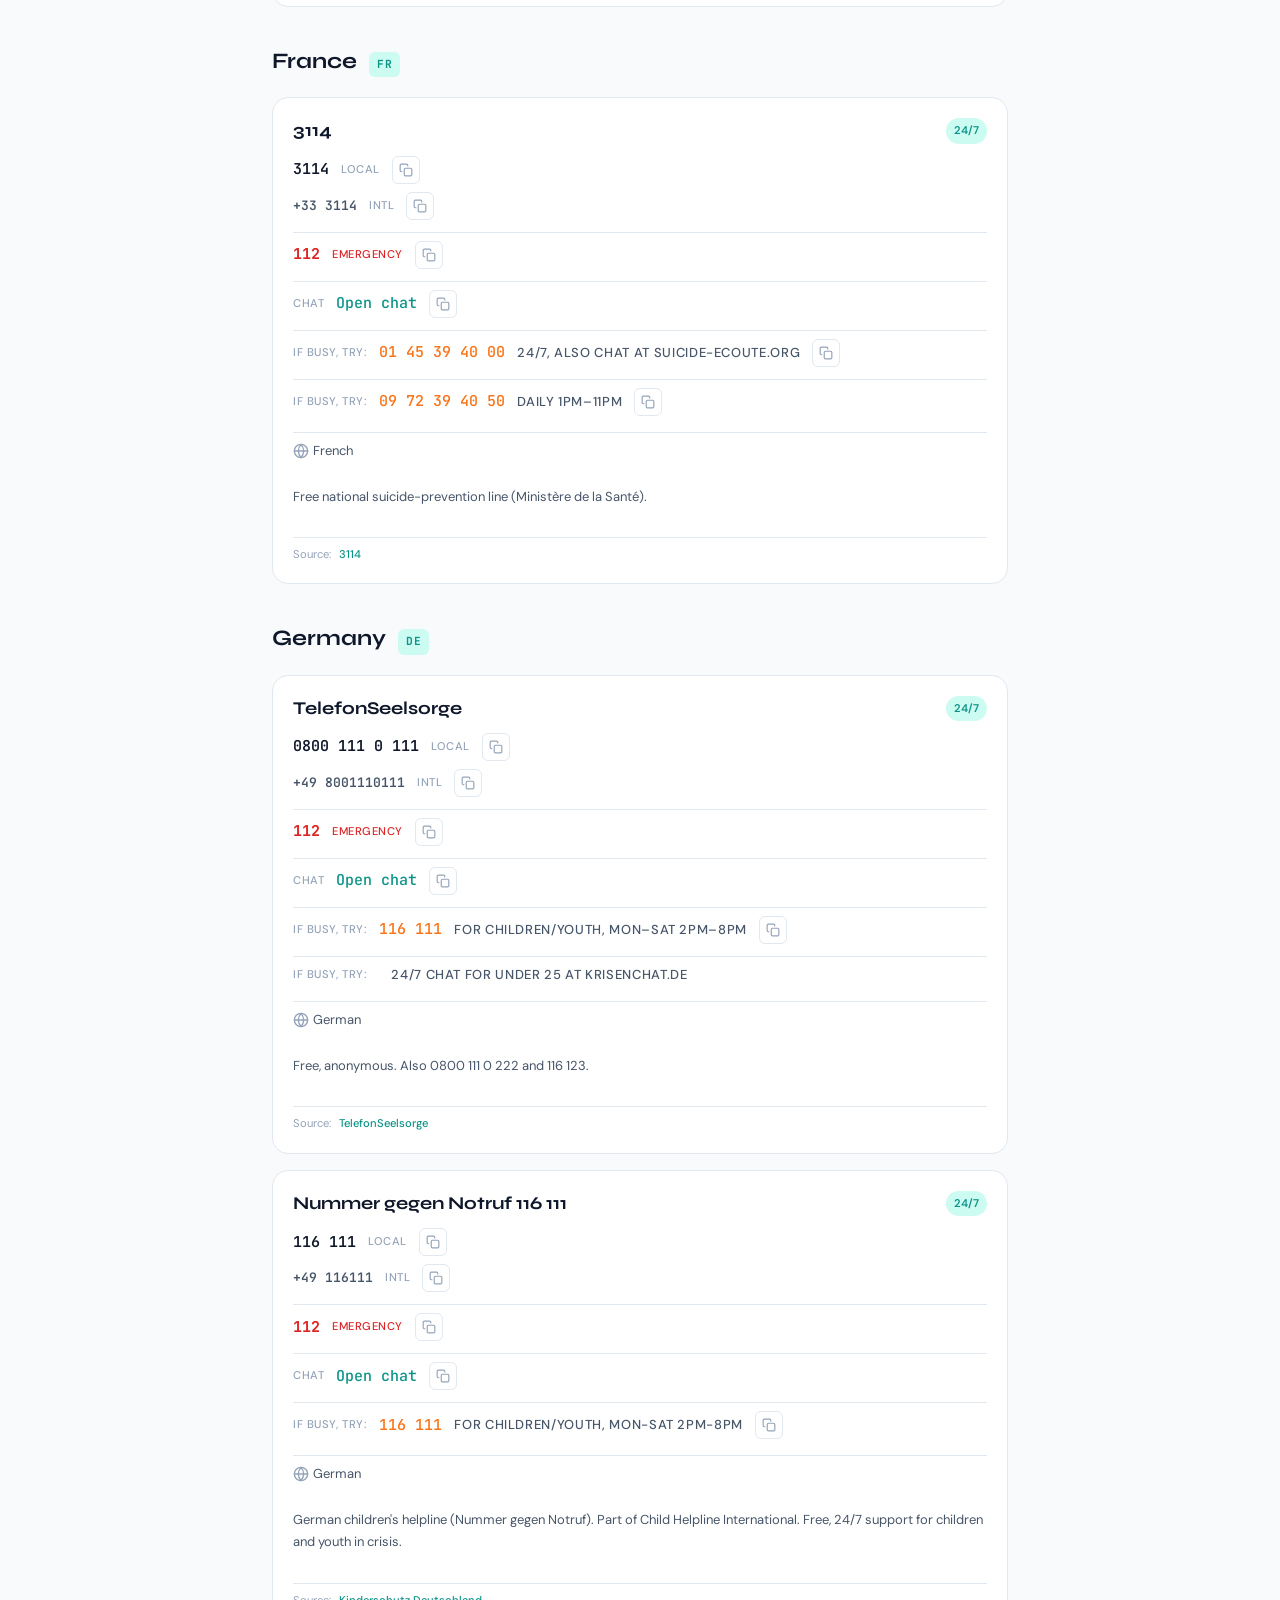
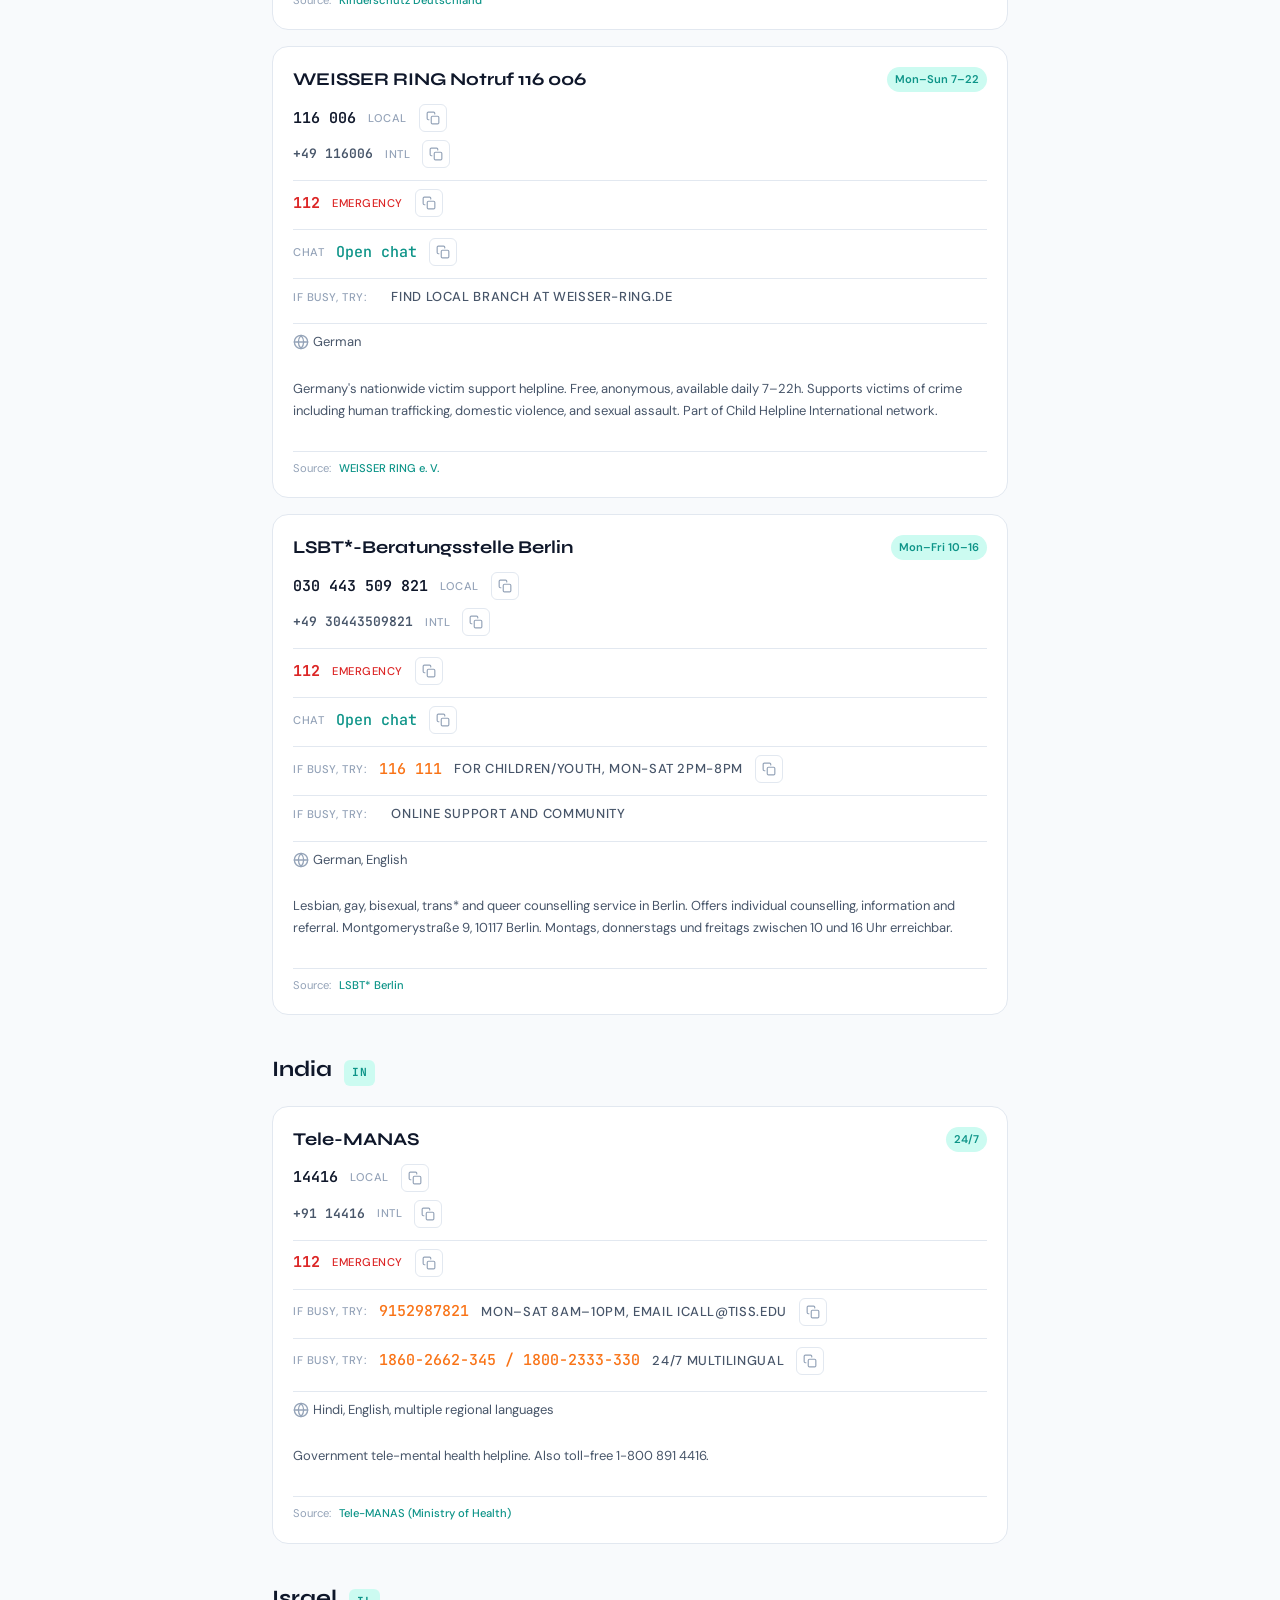
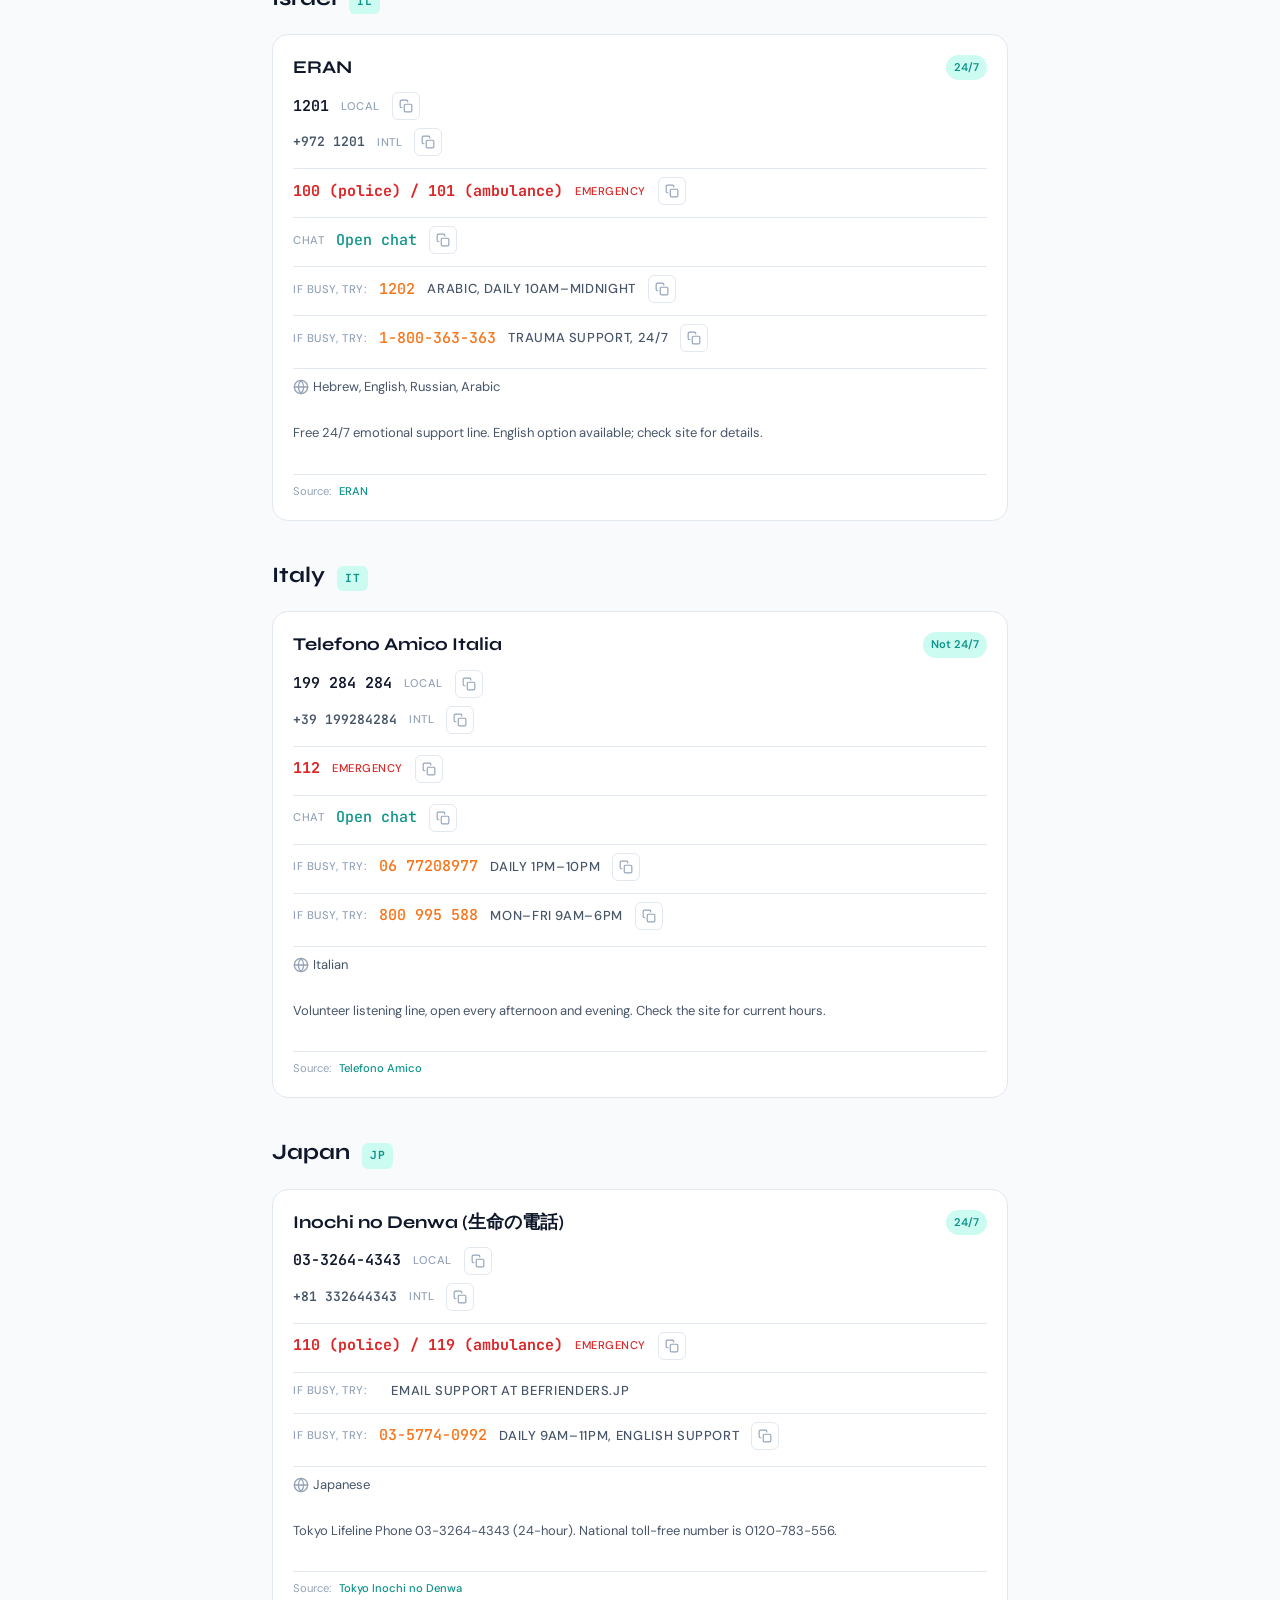
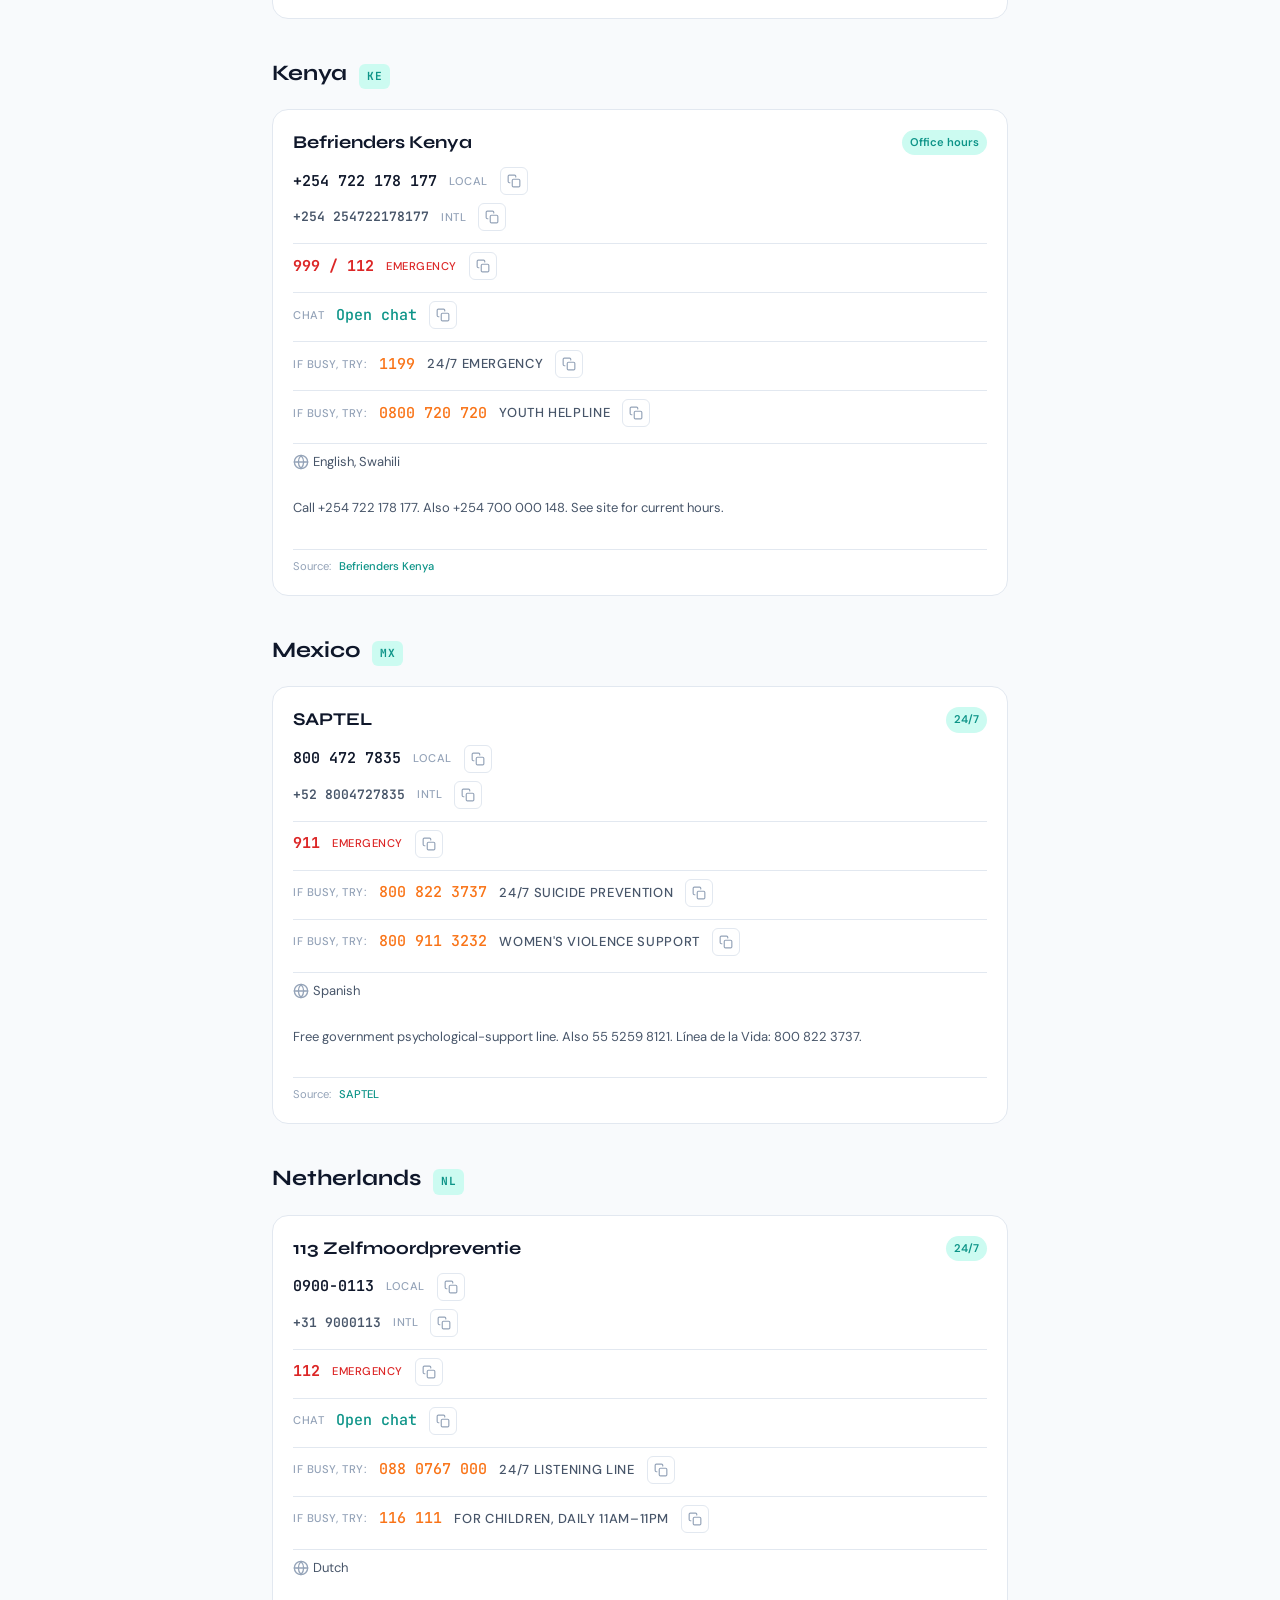
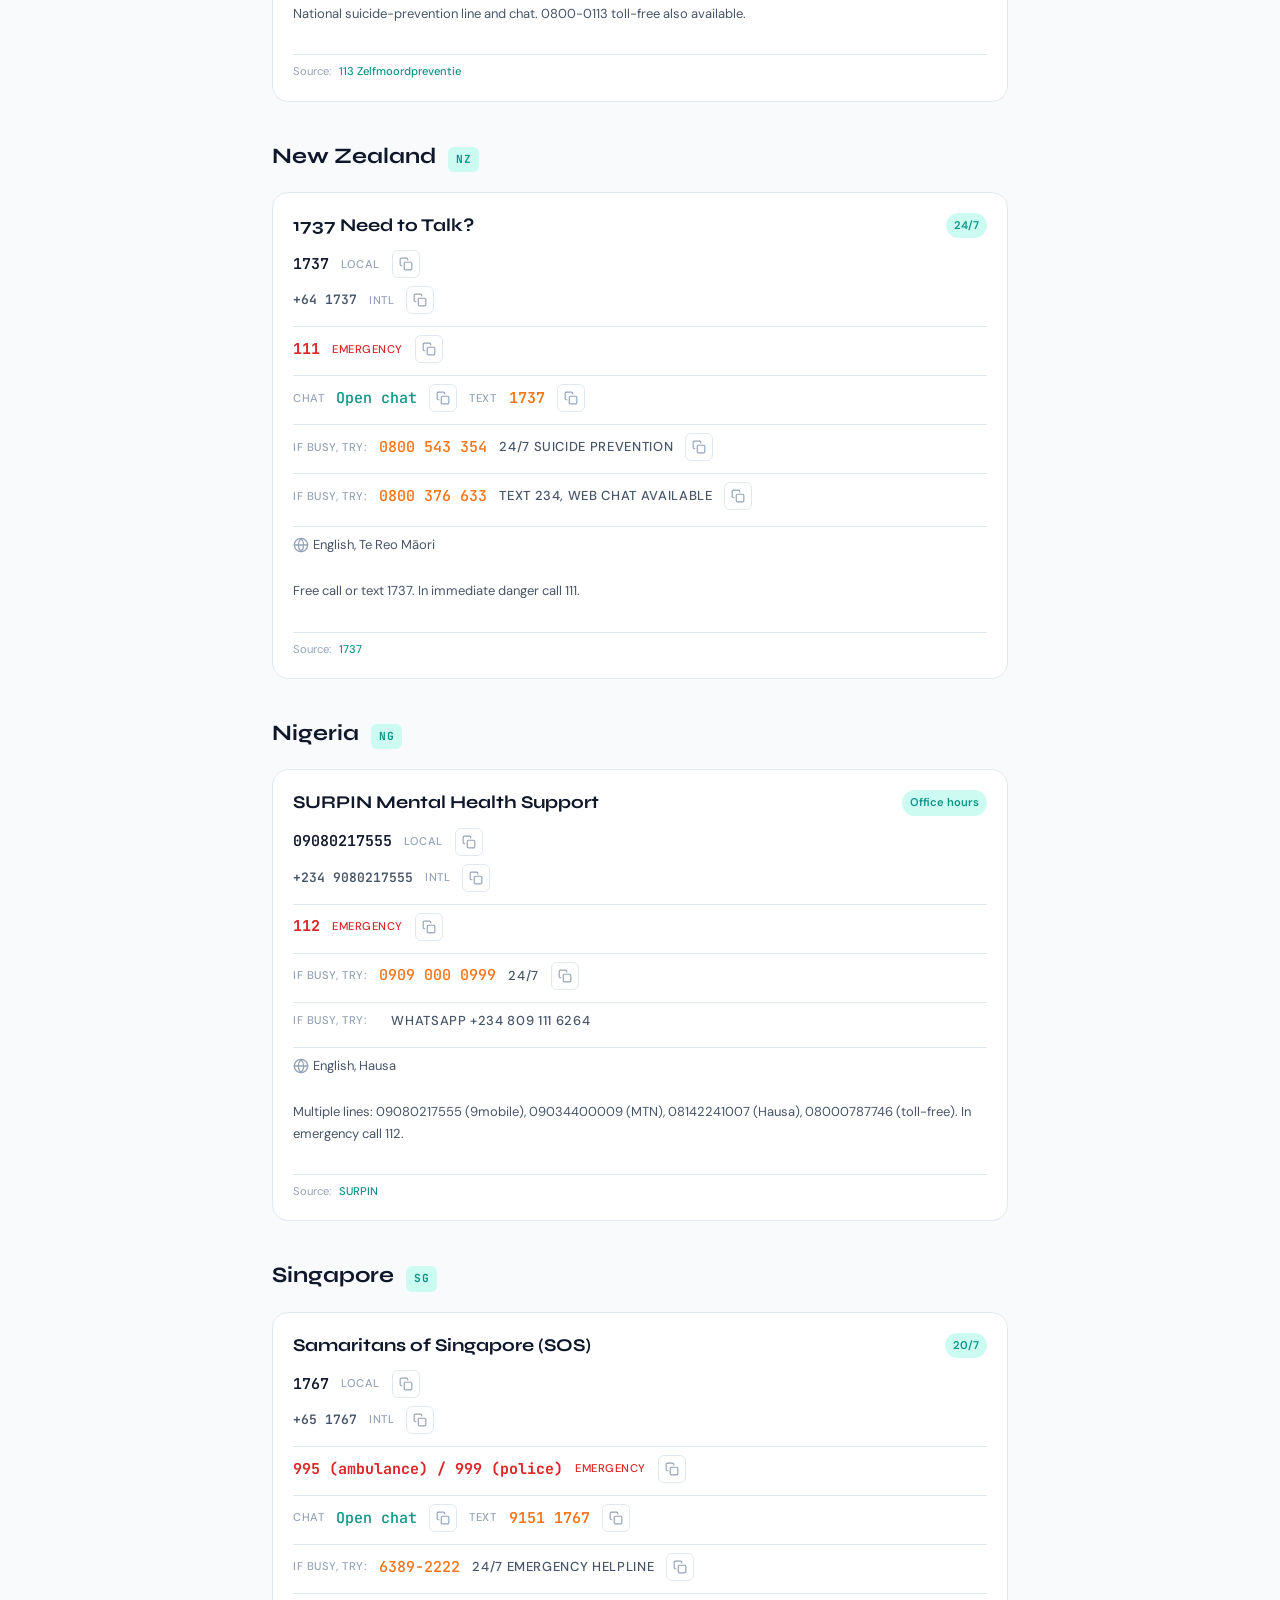
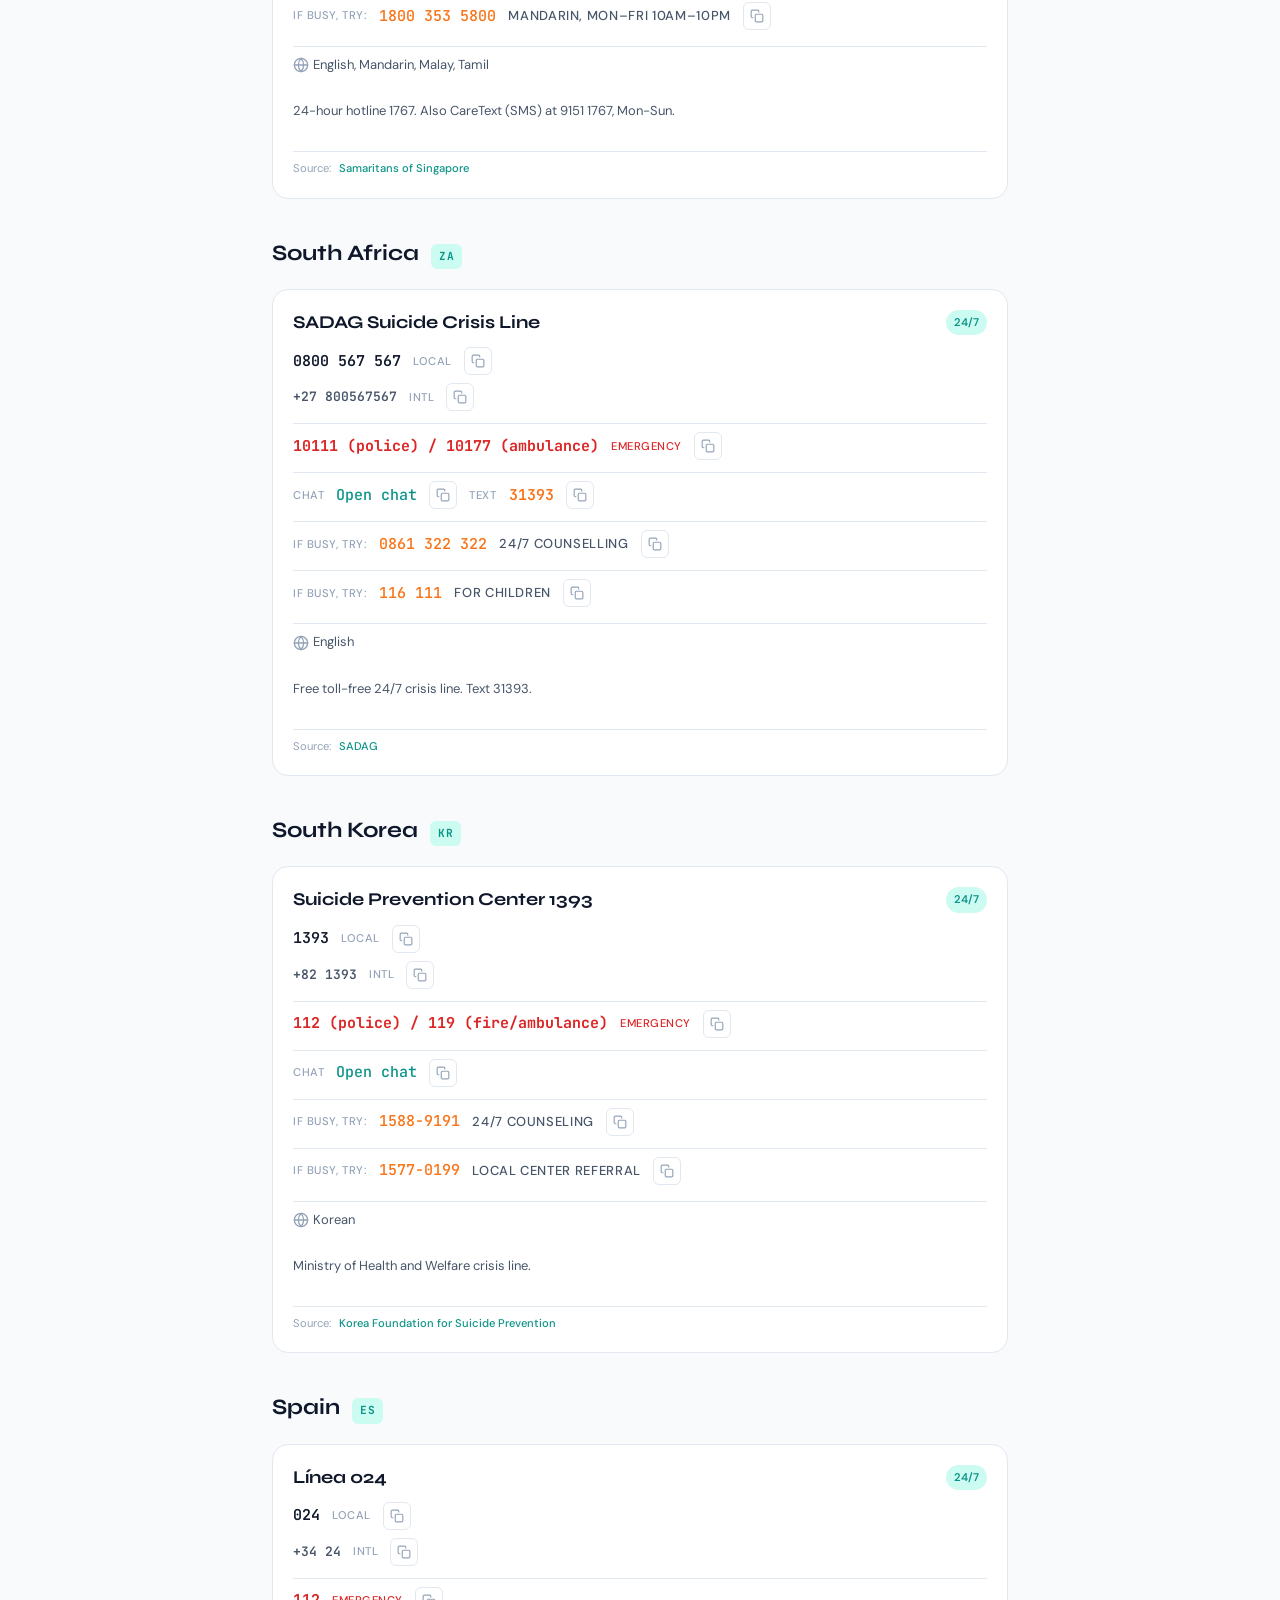
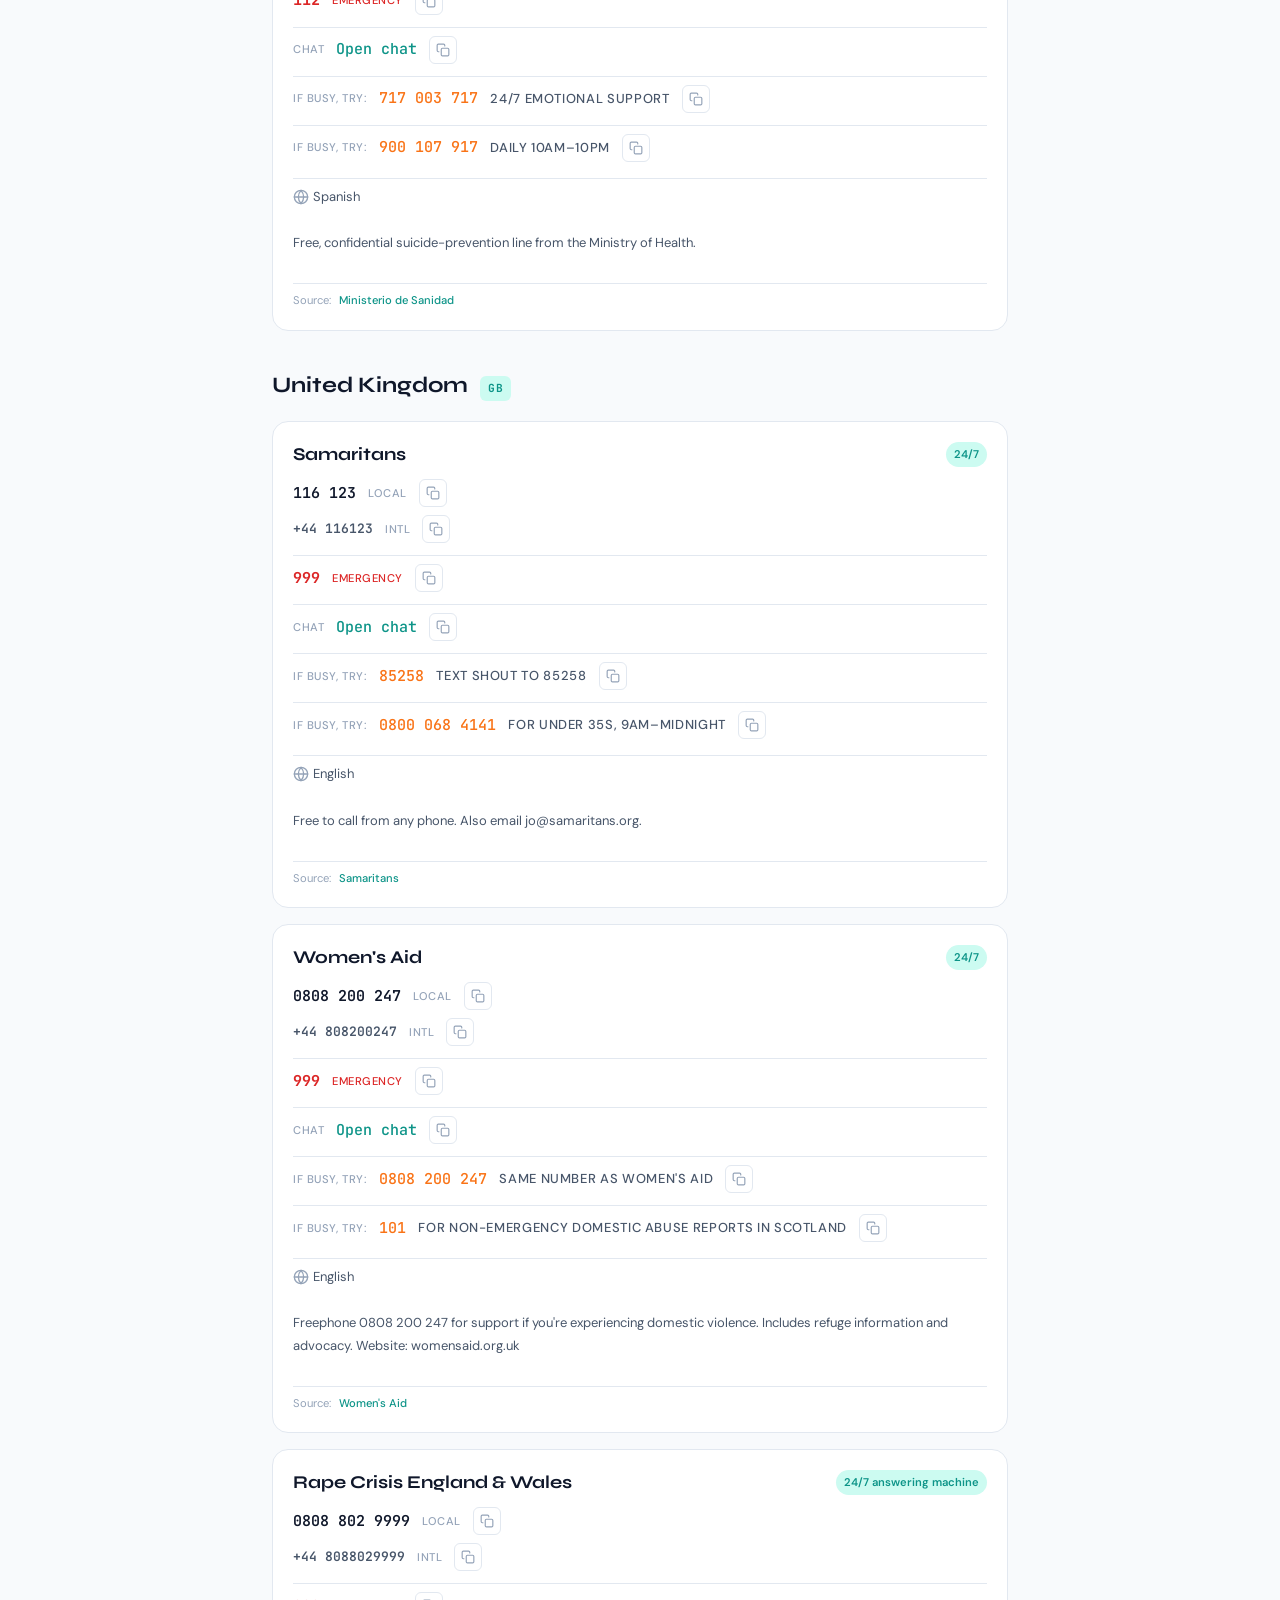
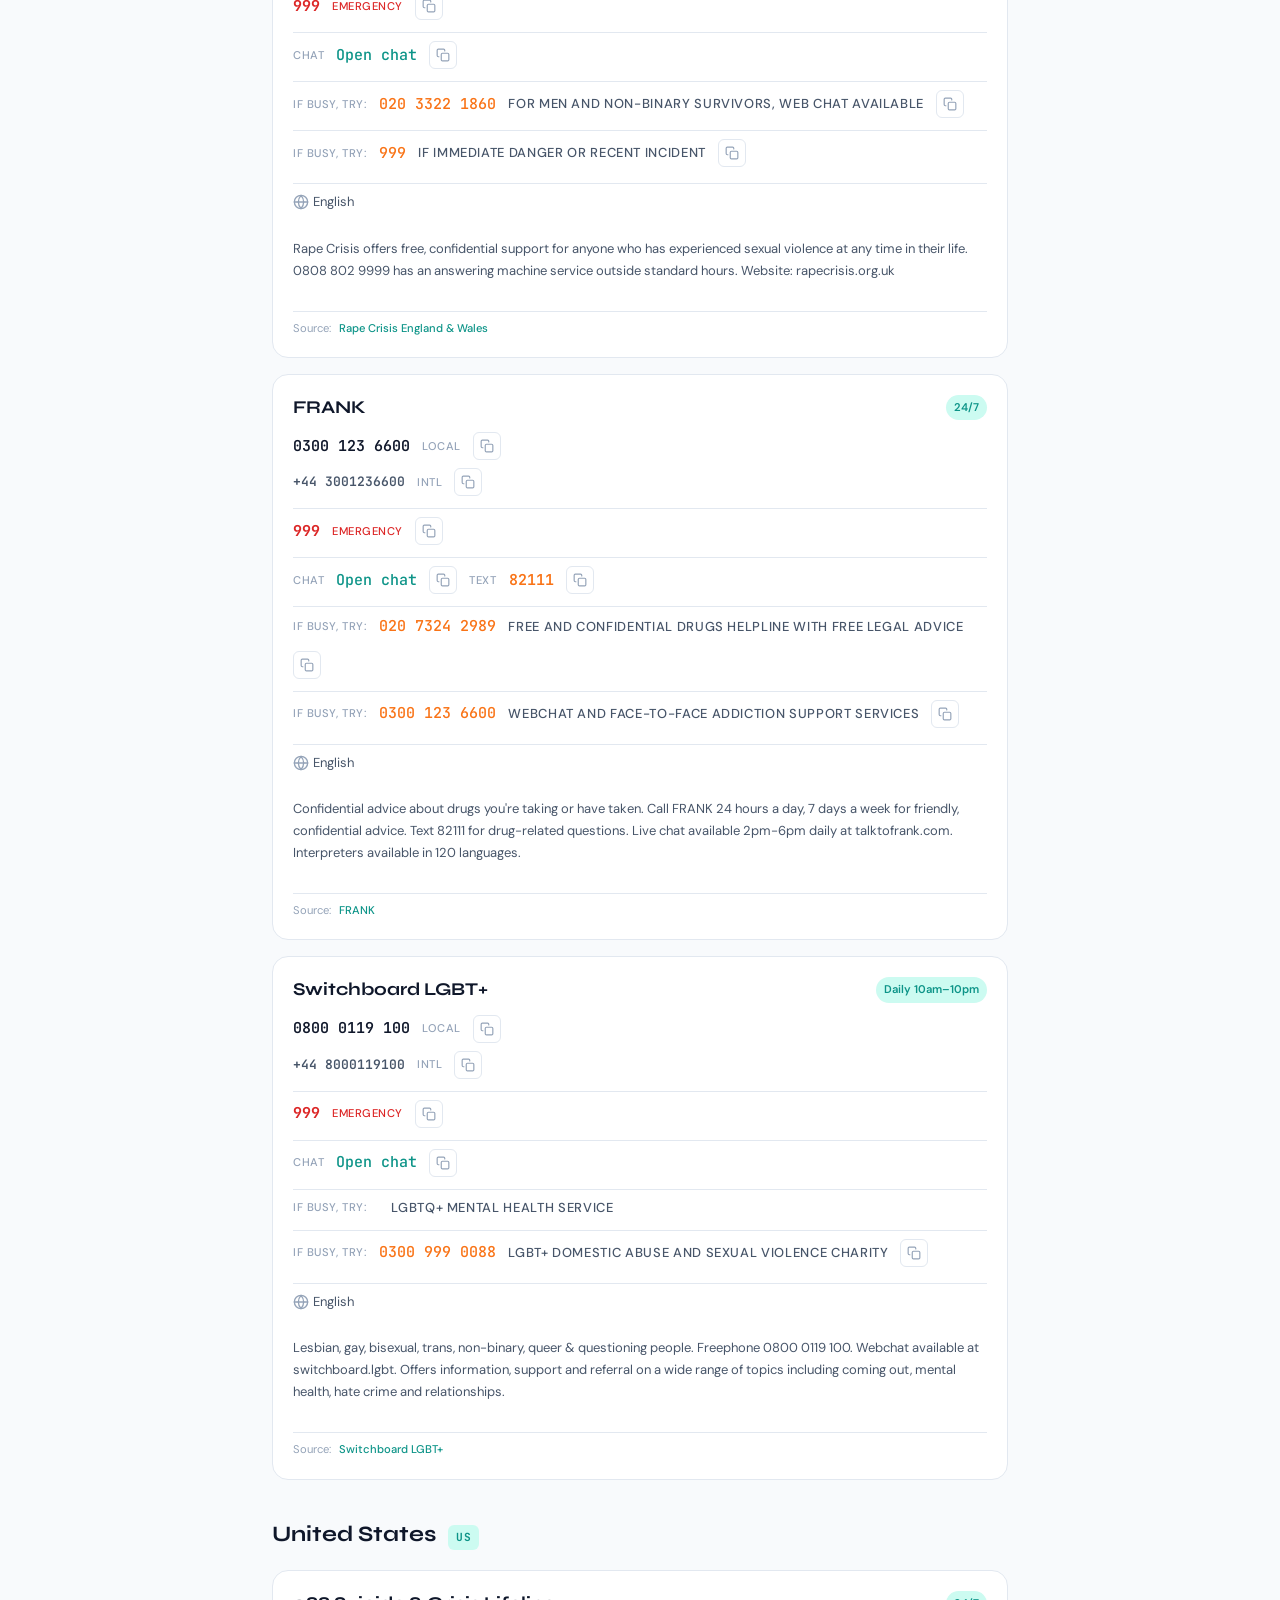
==== commit 9661b13d: "Fix: page-aware rendering so NGO section works on home + NGO pages - Guard render()/catch against mi" ====
--- a/index.html
+++ b/index.html
@@ -18,13 +18,14 @@
   <script>
     if ("serviceWorker" in navigator) {
       window.addEventListener("load", () => {
-        navigator.serviceWorker.register("sw.js").catch(() => {});
+        navigator.serviceWorker.register("sw.js", { updateViaCache: "none" }).catch(() => {});
       });
     }
   </script>
   <header class="hero" role="banner">
     <div class="container hero-inner">
       <div class="hero-top">
+        <a class="page-link" href="ngos.html">Food, Shelter & More →</a>
         <div class="brand" aria-label="Beacon — Crisis helpline finder">
           <div class="brand-mark" aria-hidden="true">
             <svg viewBox="0 0 24 24" fill="none" stroke="currentColor" stroke-width="2.5" stroke-linecap="round" stroke-linejoin="round">
@@ -67,6 +68,13 @@
     <div class="container">
       <section id="country-list" class="country-list" aria-live="polite" aria-label="Helplines by country"></section>
     </div>
+
+    <div class="container ngo-home" id="ngos-home" aria-label="Food, shelter, medical and education">
+      <h2 class="section-heading display-2 text-ink">Food, Shelter, Medical & Education</h2>
+      <p class="section-sub text-muted">Verified global NGOs providing food assistance, emergency shelter, medical care, and education support.</p>
+      <div id="ngo-category-chips" class="category-filter" aria-label="Filter NGOs by category" role="group"></div>
+      <section id="ngo-list" class="ngo-list" aria-live="polite" aria-label="NGOs by category"></section>
+    </div>
   </main>
 
   <footer class="footer" role="contentinfo">
--- a/styles.css
+++ b/styles.css
@@ -471,7 +471,9 @@
    ============================================================ */
 .language-filter { display: flex; flex-wrap: wrap; gap: var(--space-2); margin-top: var(--space-4); }
 
-.lang-chip {
+.lang-chip,
+.cat-chip,
+.ngo-chip {
   display: inline-flex;
   align-items: center;
   gap: var(--space-1);
@@ -488,15 +490,21 @@
   white-space: nowrap;
 }
 
-.lang-chip:hover { border-color: var(--color-brand); color: var(--color-brand); }
-
-.lang-chip.active {
+.lang-chip:hover,
+.cat-chip:hover,
+.ngo-chip:hover { border-color: var(--color-brand); color: var(--color-brand); }
+
+.lang-chip.active,
+.cat-chip.active,
+.ngo-chip.active {
   background: var(--color-brand);
   border-color: var(--color-brand);
   color: white;
 }
 
-.lang-chip-count {
+.lang-chip-count,
+.cat-chip-count,
+.ngo-chip-count {
   padding: 0 2px;
   font-family: var(--font-mono);
   font-size: 0.65rem;
@@ -504,7 +512,38 @@
   opacity: 0.7;
 }
 
-.lang-chip.active .lang-chip-count { background: rgba(255,255,255,0.2); border-radius: var(--radius-full); padding: 0 4px; }
+.lang-chip.active .lang-chip-count,
+.cat-chip.active .cat-chip-count,
+.ngo-chip.active .ngo-chip-count { background: rgba(255,255,255,0.2); border-radius: var(--radius-full); padding: 0 4px; }
+
+/* ============================================================
+   CATEGORY CHIPS (shared by helplines + NGOs)
+   ============================================================ */
+.category-filter { display: flex; flex-wrap: wrap; gap: var(--space-2); margin-top: var(--space-4); }
+
+/* ============================================================
+   PAGE LINK + HOME NGO SECTION
+   ============================================================ */
+.page-link {
+  font-family: var(--font-body);
+  font-size: var(--font-size-xs);
+  font-weight: var(--font-weight-medium);
+  color: var(--color-ink-muted);
+  background: var(--color-surface-elevated);
+  border: 1px solid var(--color-border);
+  border-radius: var(--radius-full);
+  padding: var(--space-1) var(--space-3);
+  text-decoration: none;
+  transition: all var(--transition-fast);
+  white-space: nowrap;
+}
+
+.page-link:hover { border-color: var(--color-brand); color: var(--color-brand); }
+
+.ngo-home { margin-top: var(--space-16); border-top: 1px solid var(--color-border); padding-top: var(--space-12); }
+
+.section-heading { margin: 0 0 var(--space-2); }
+.section-sub { margin: 0 0 var(--space-4); }
 
 /* ============================================================
    MAIN CONTENT
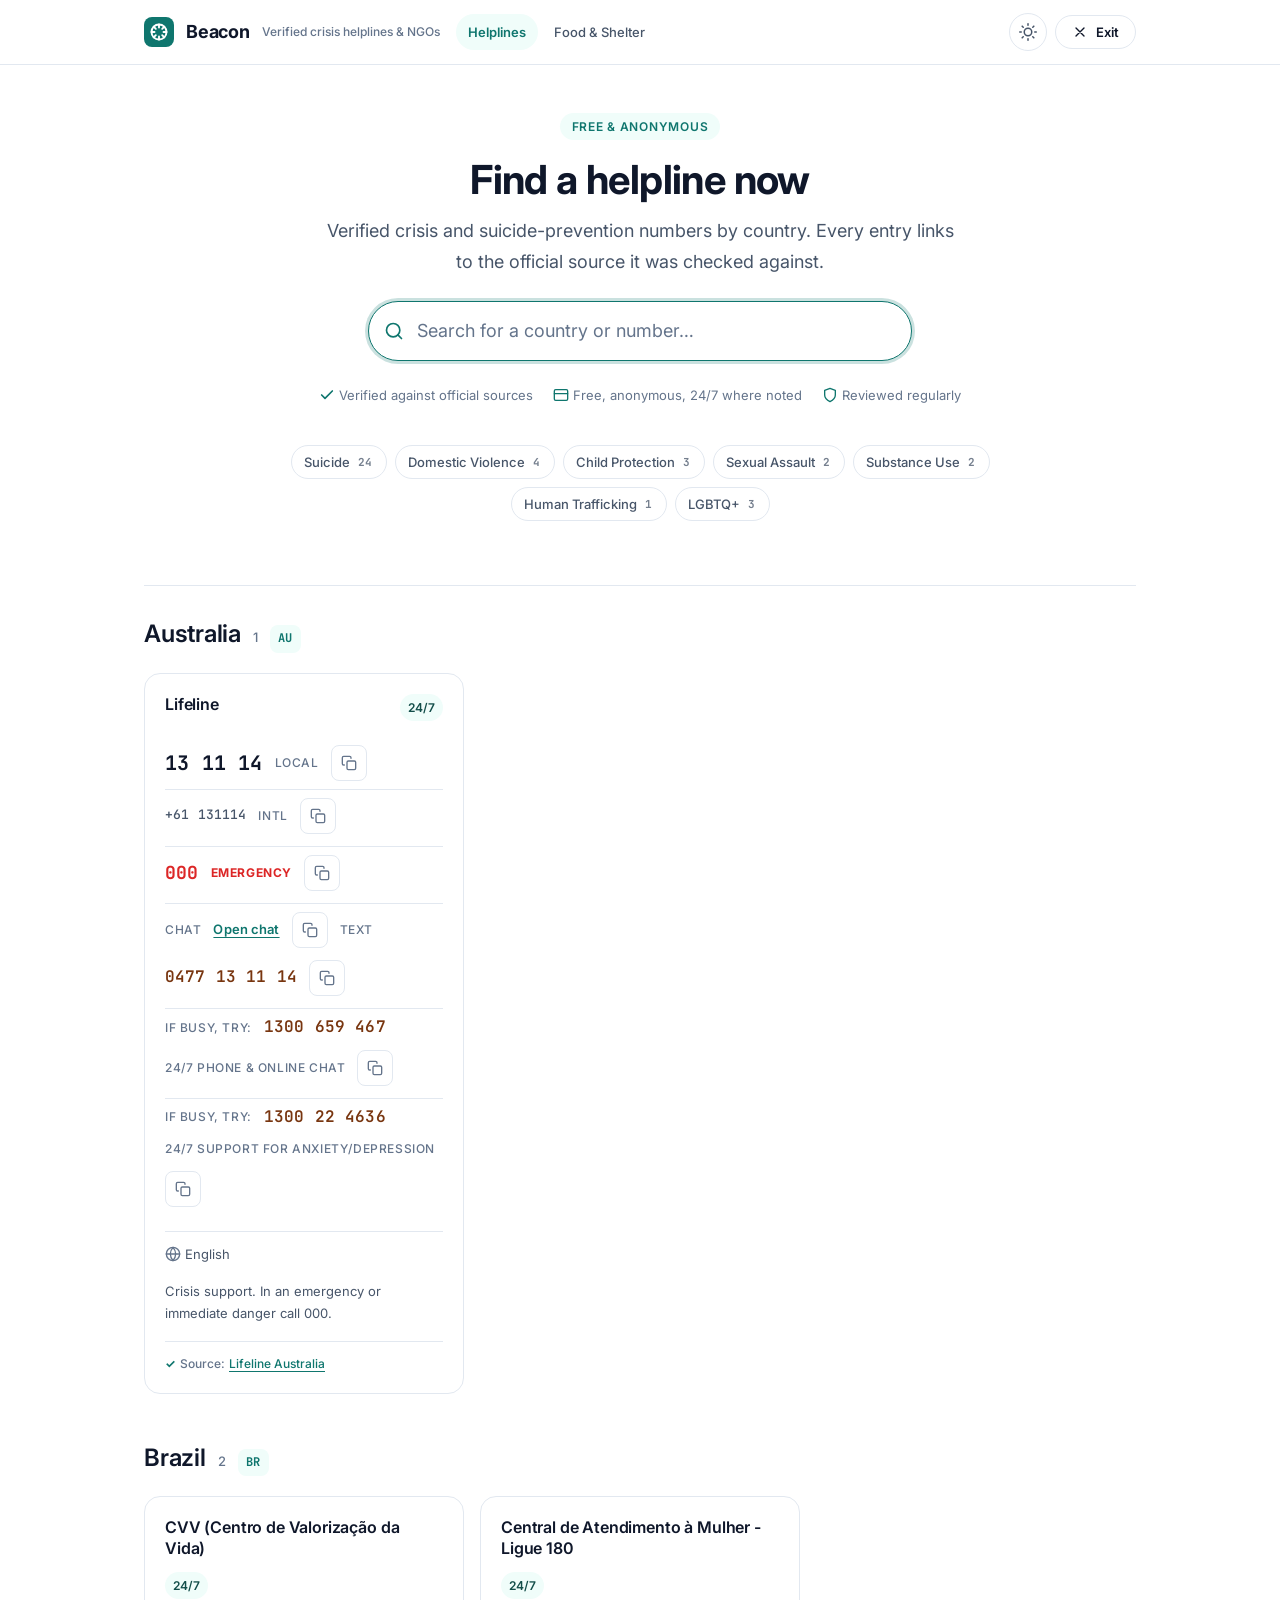
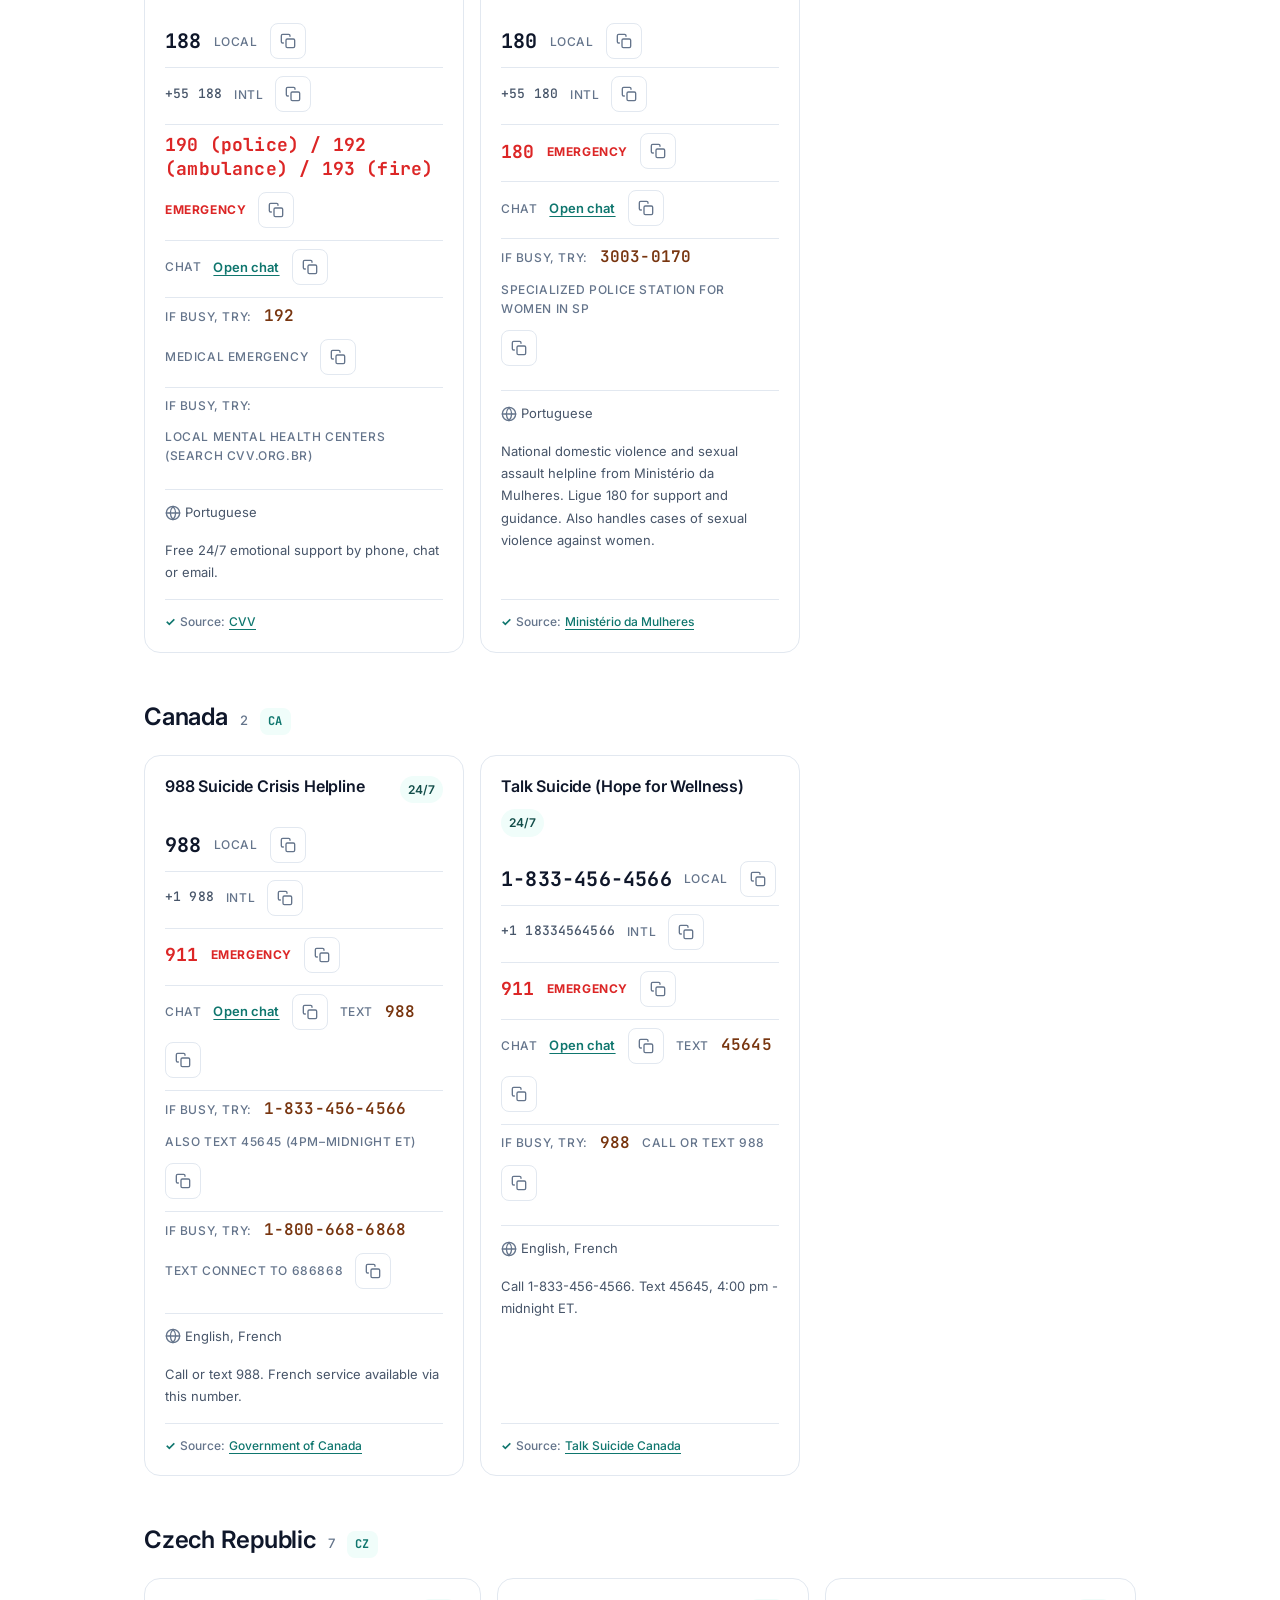
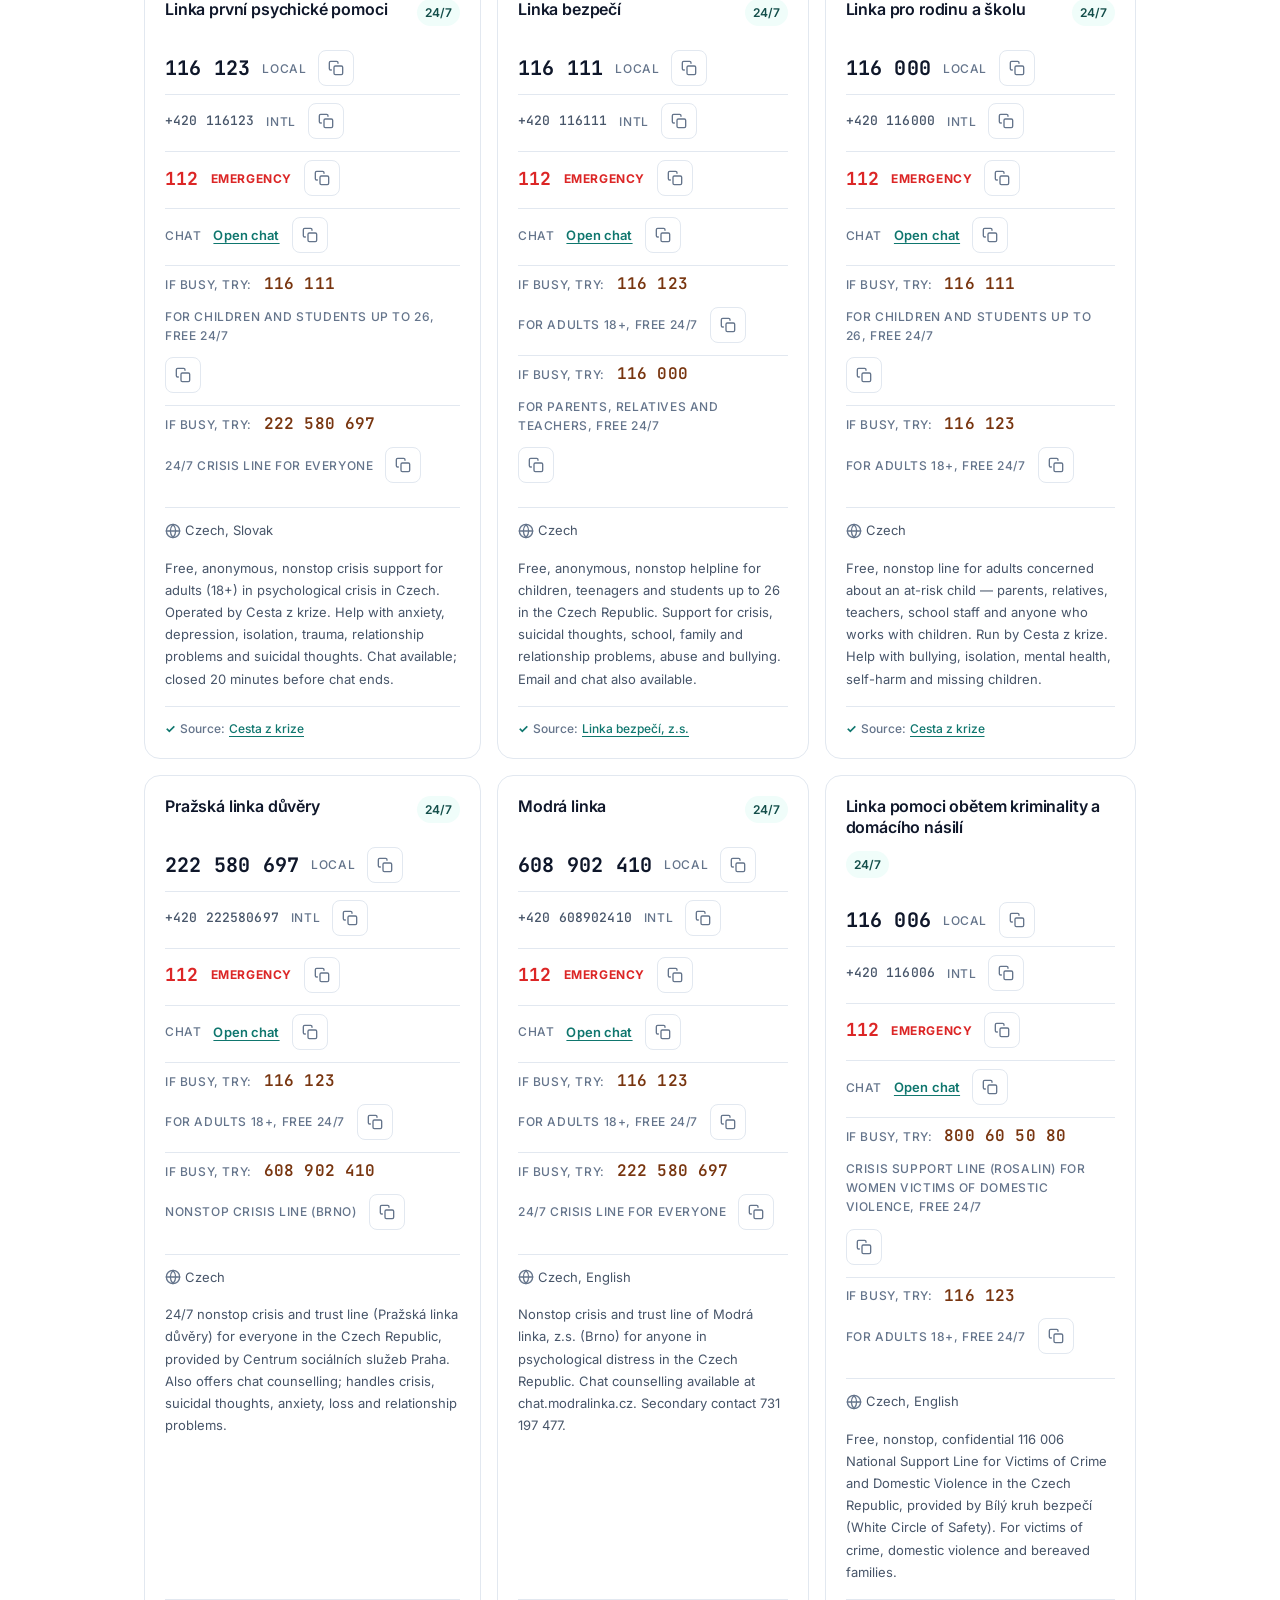
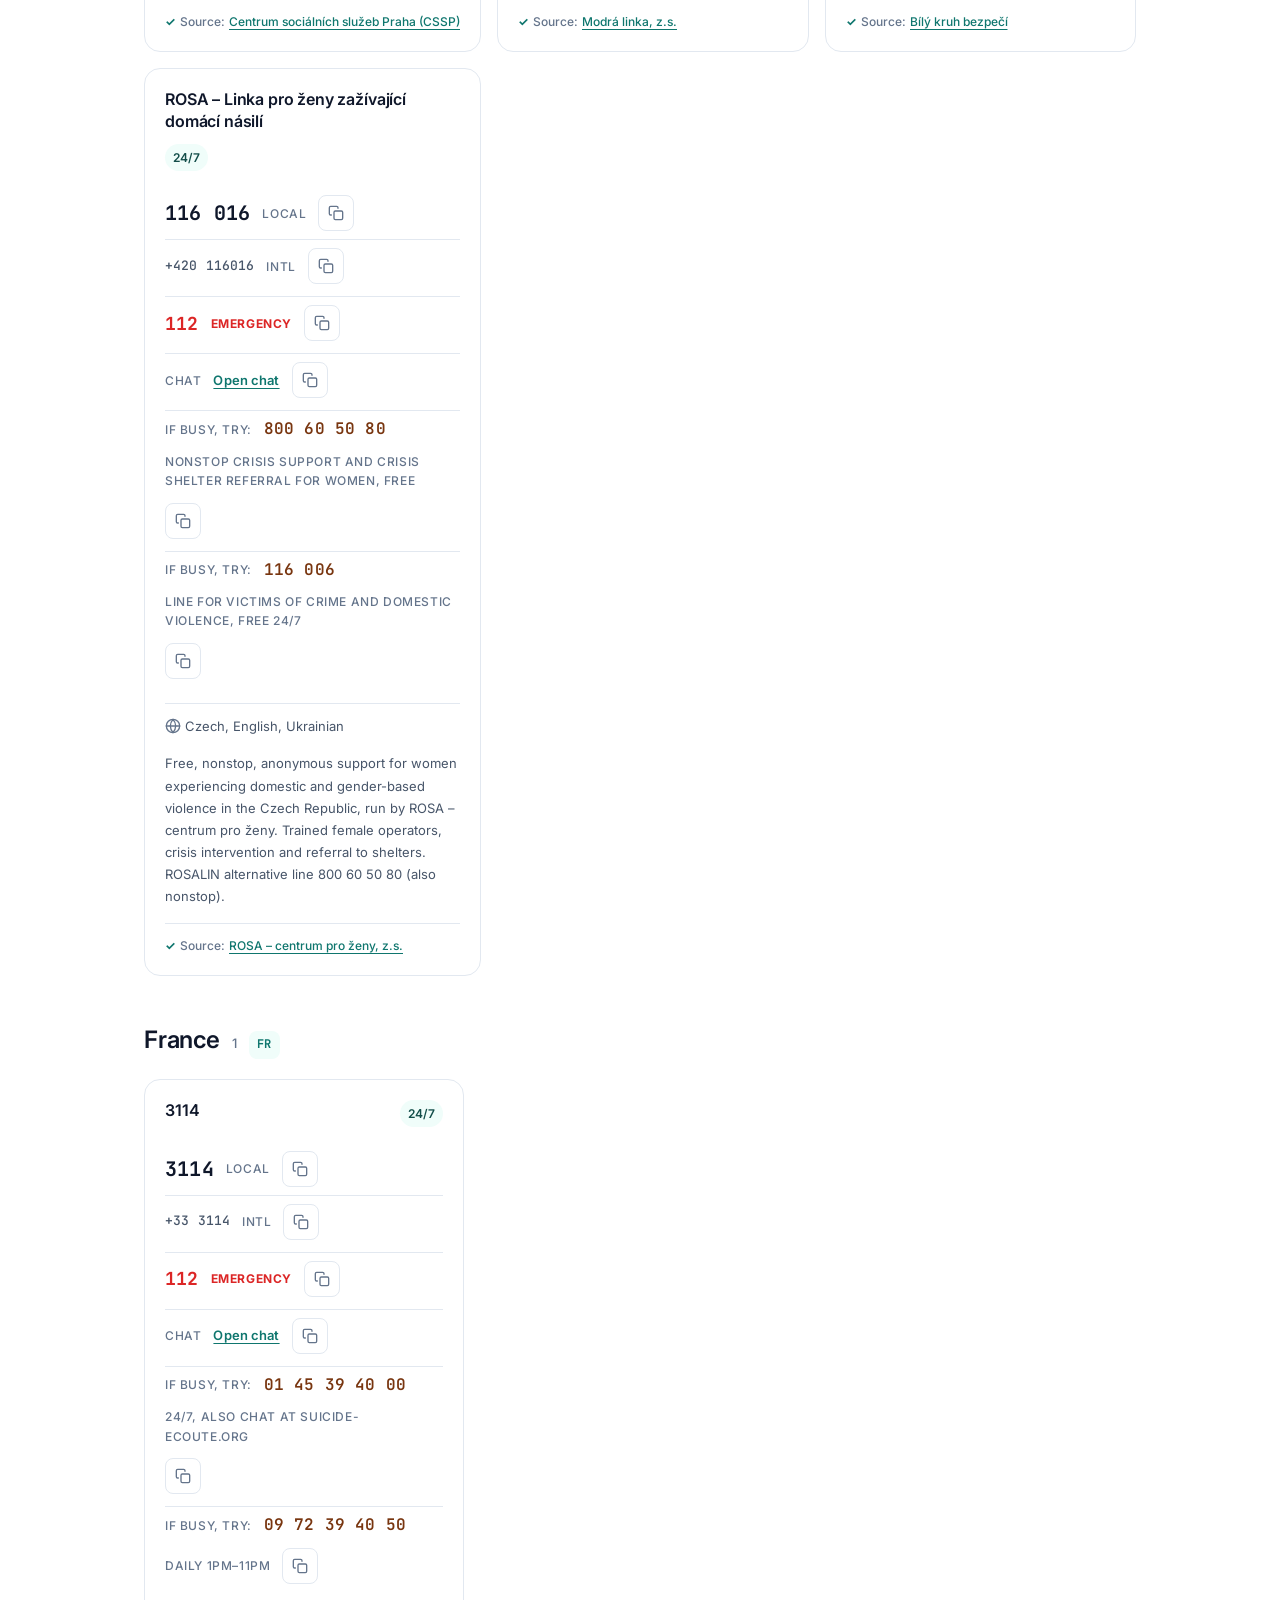
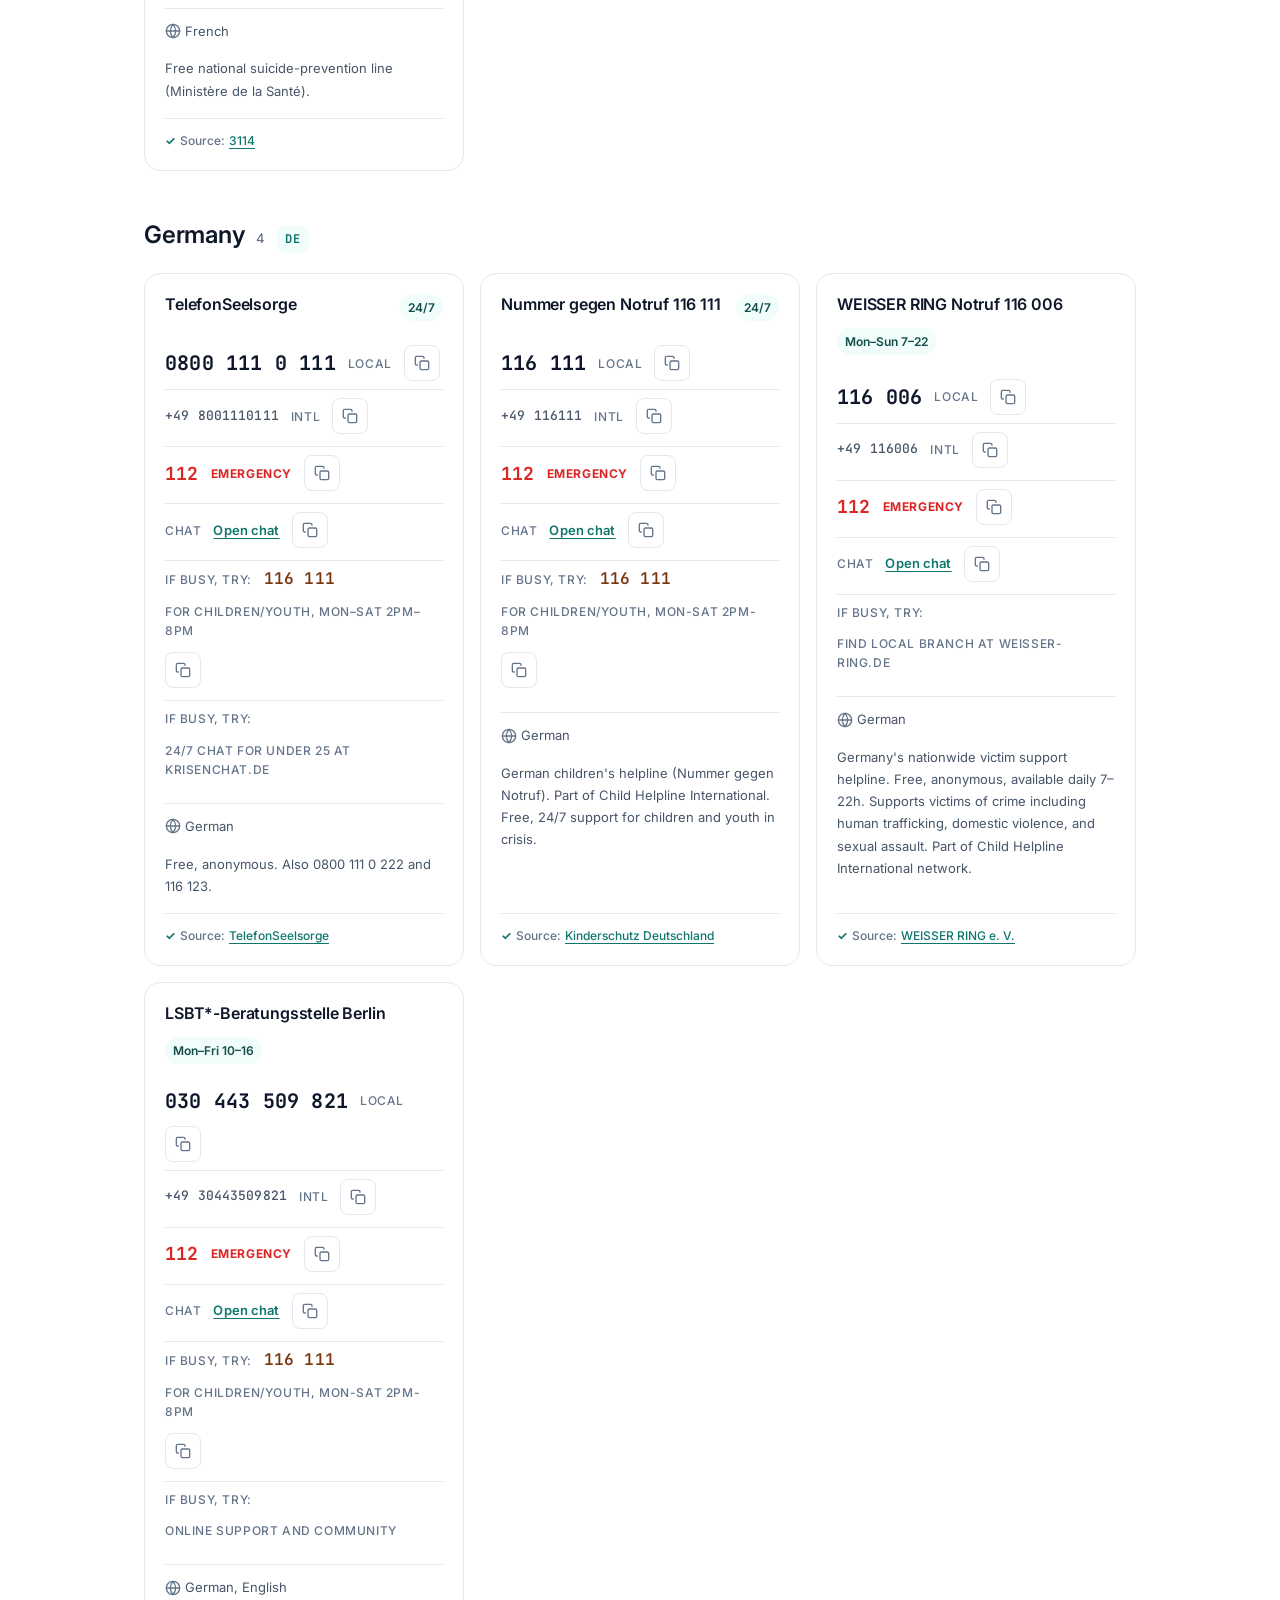
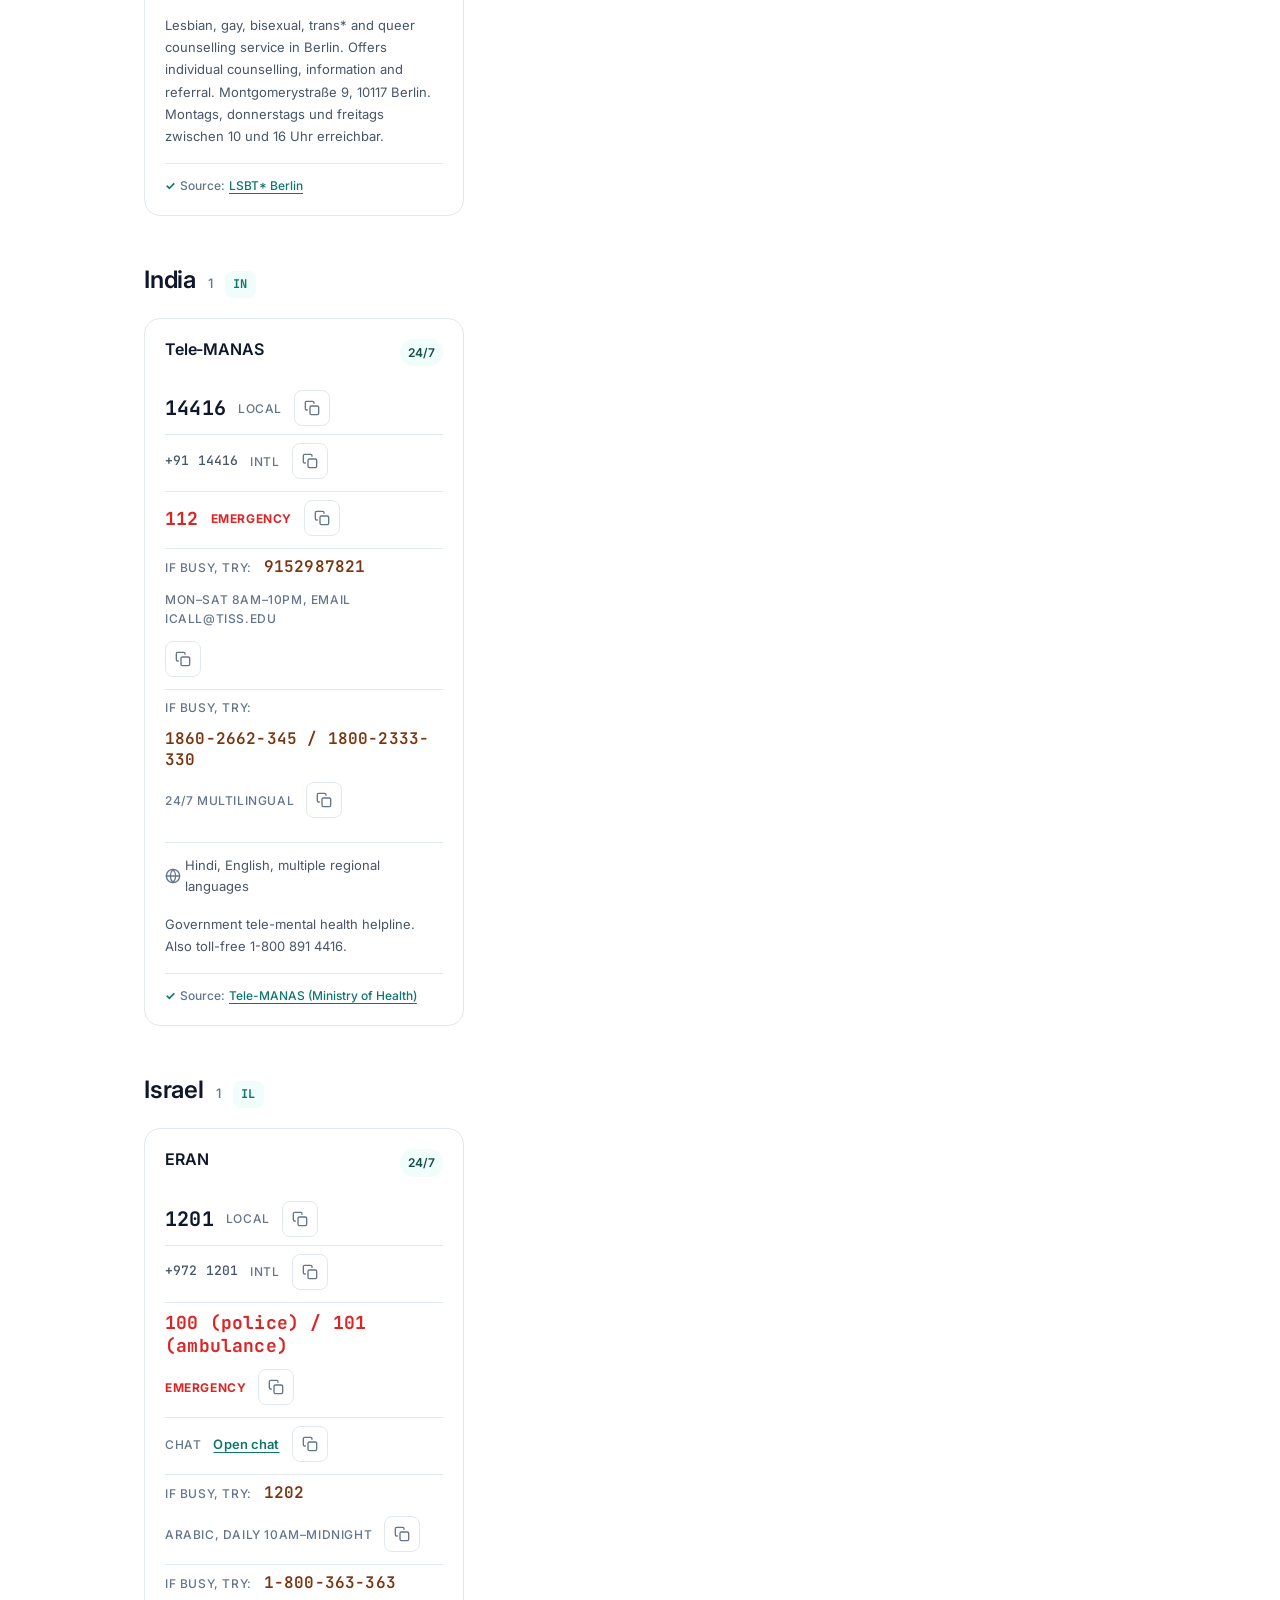
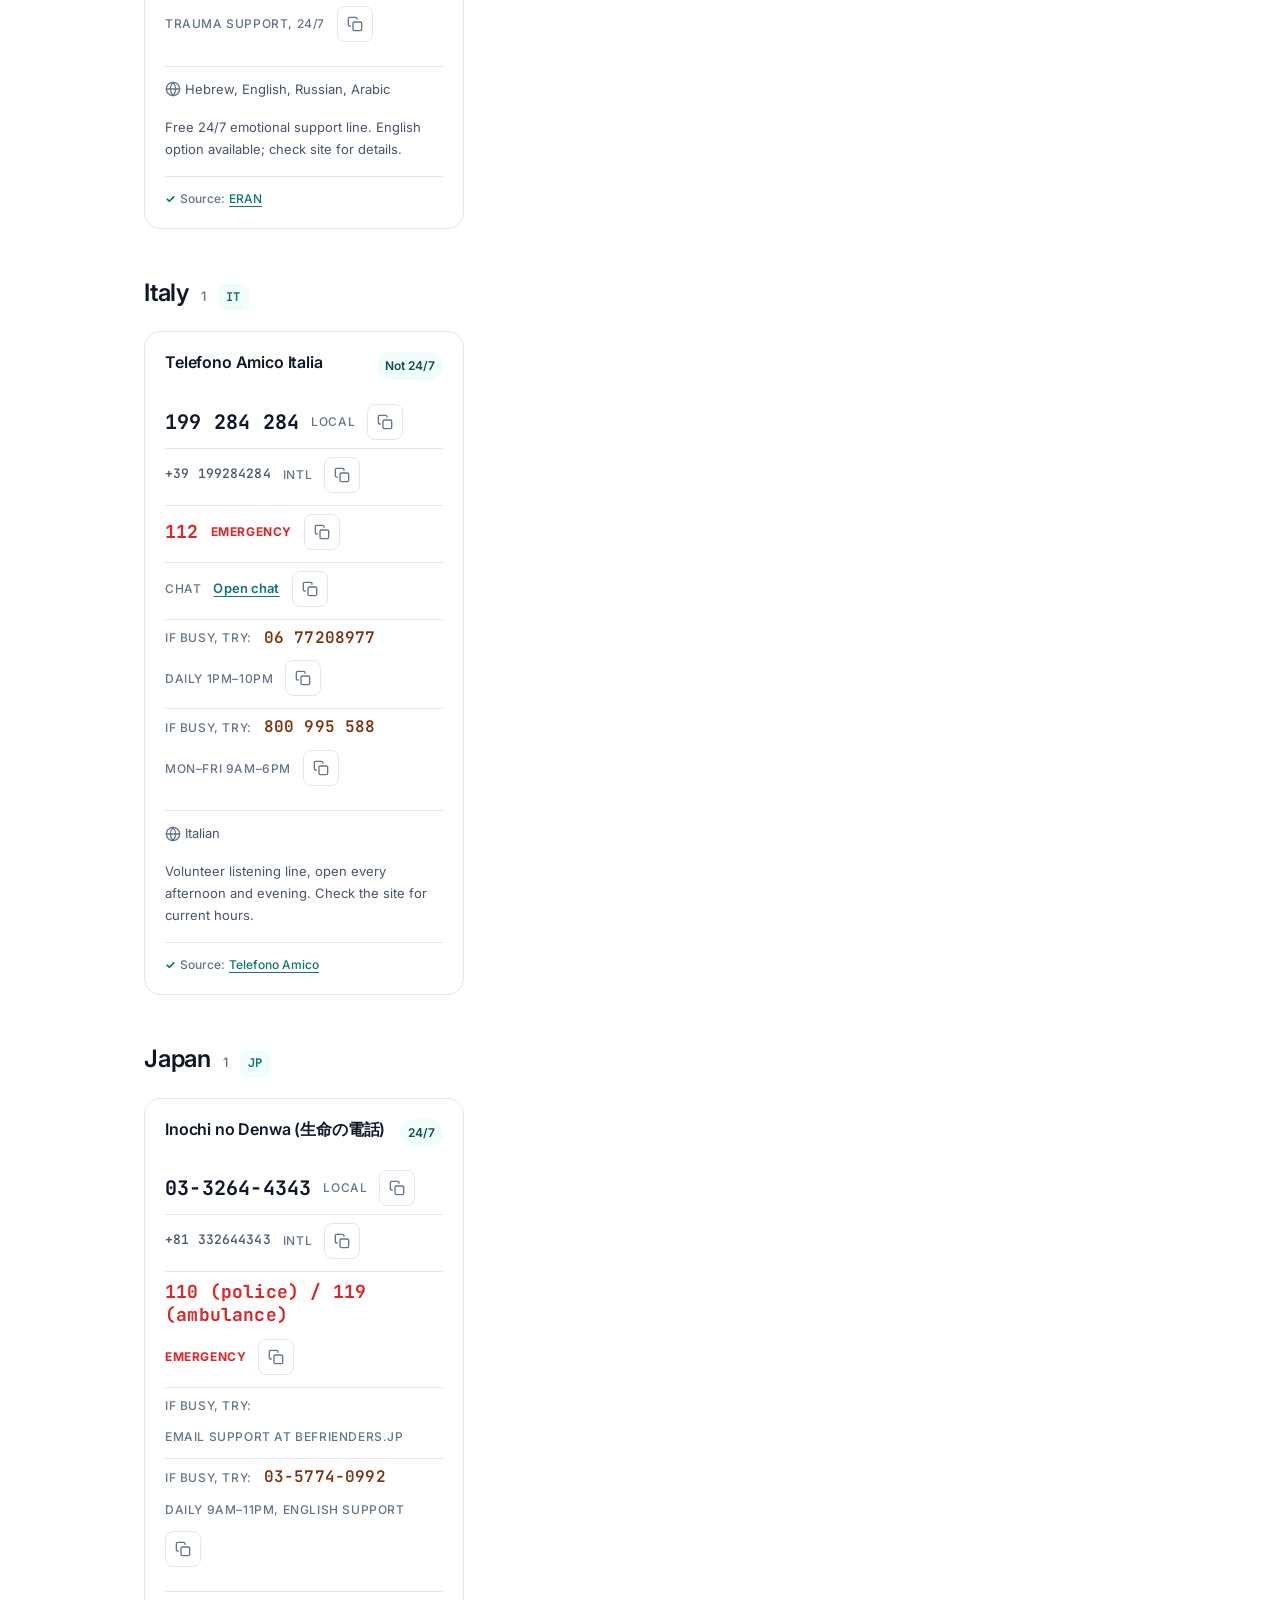
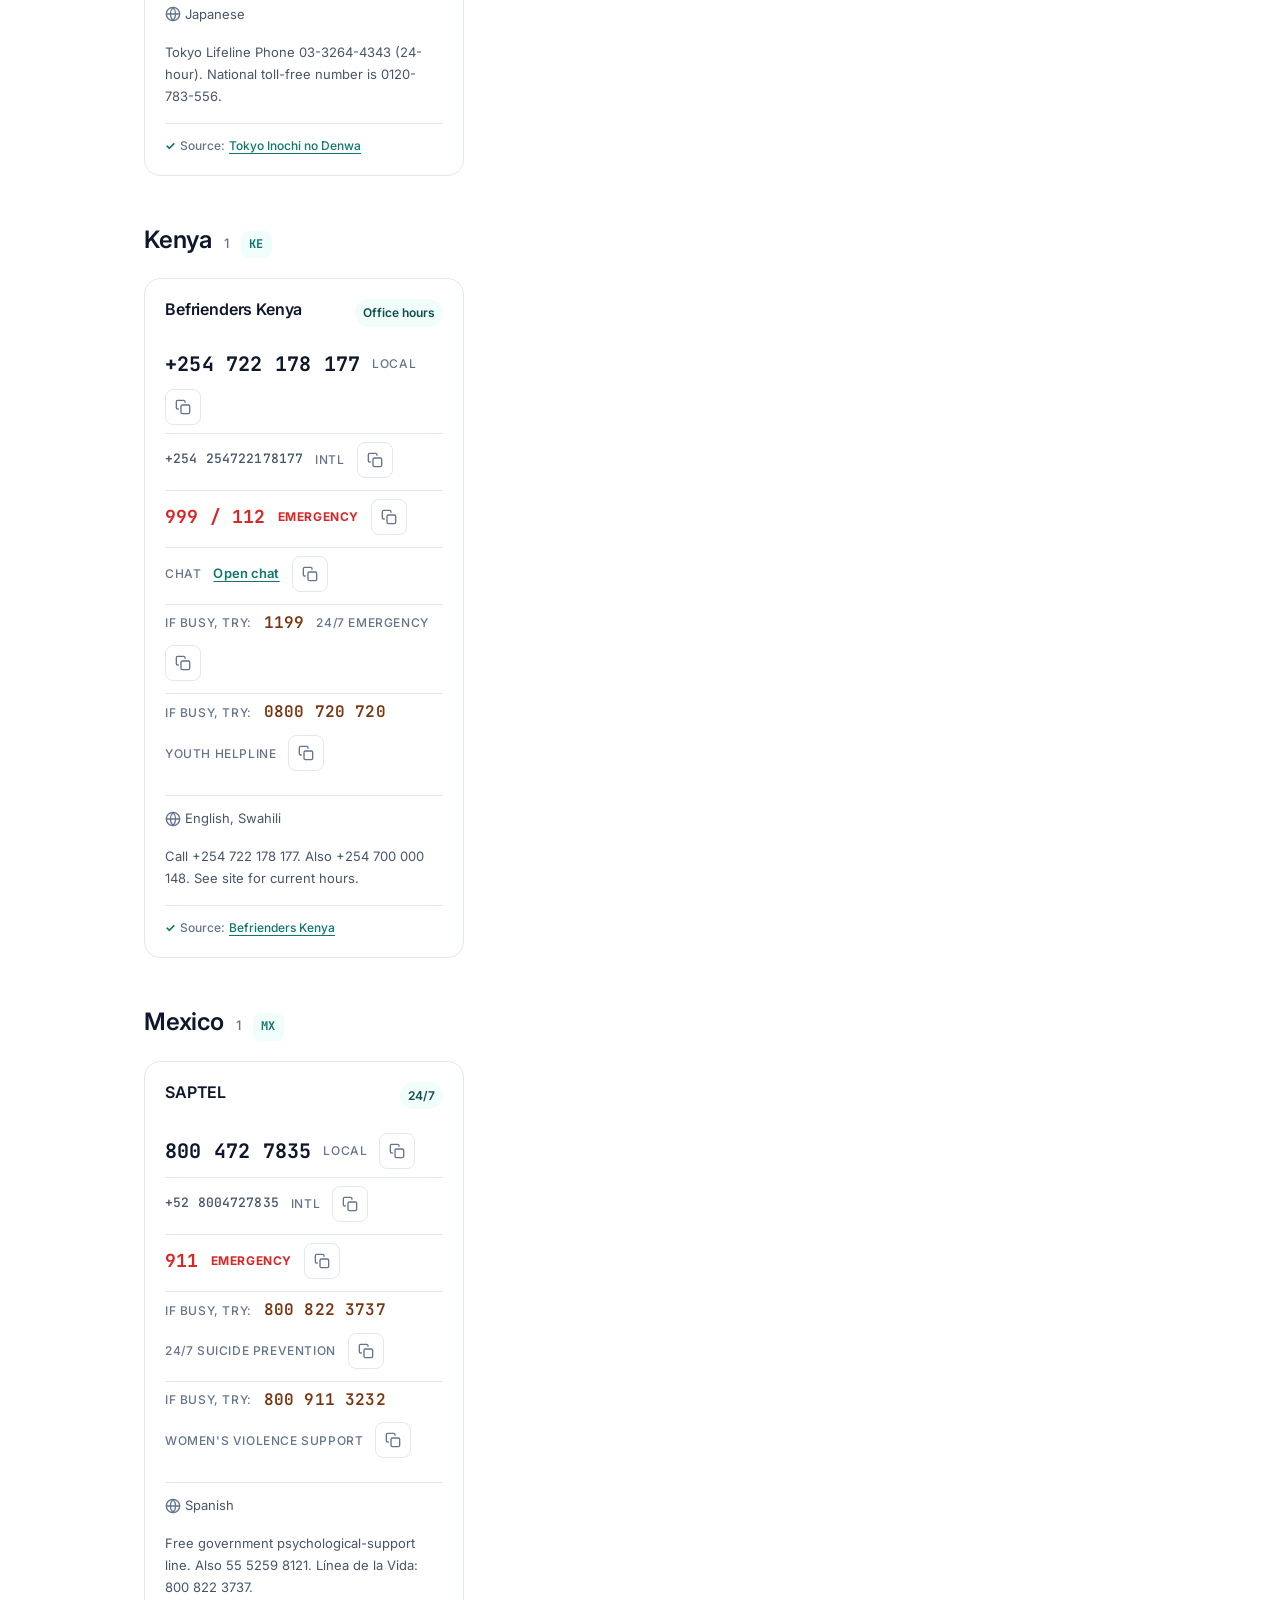
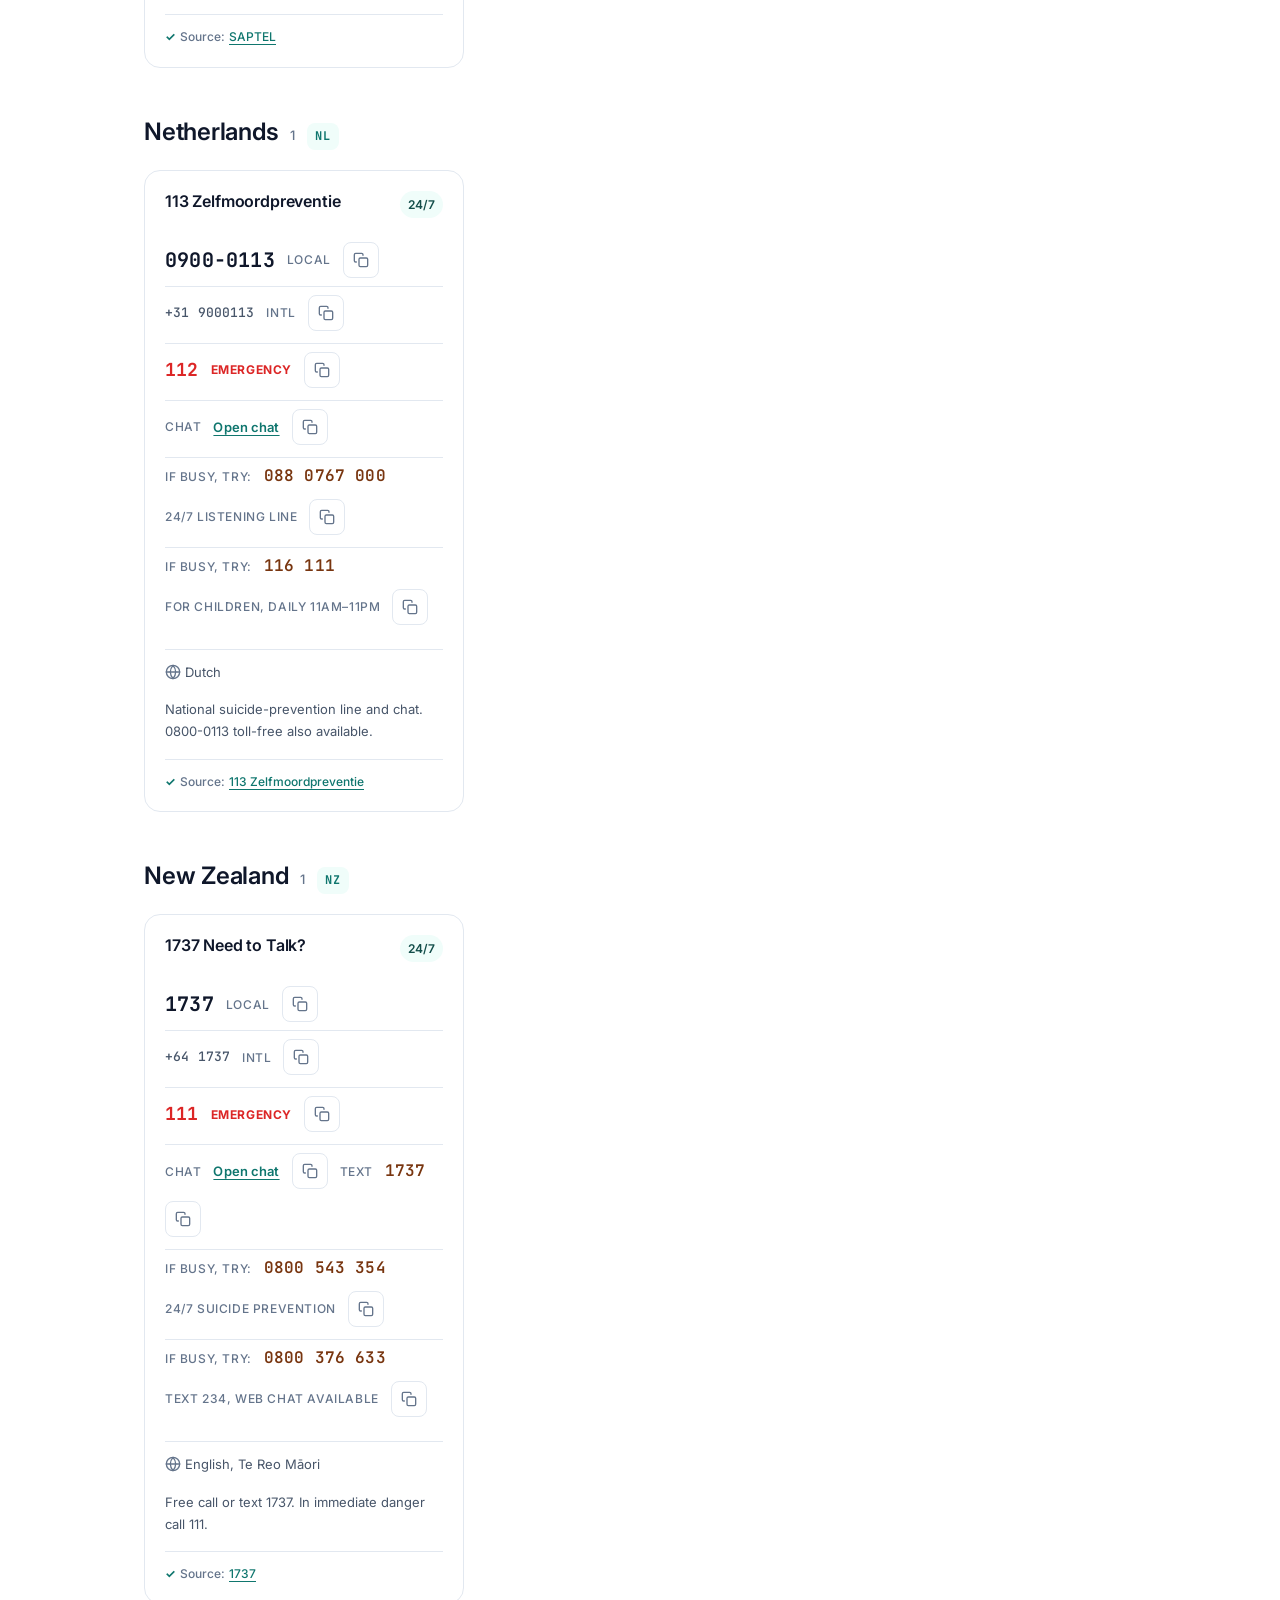
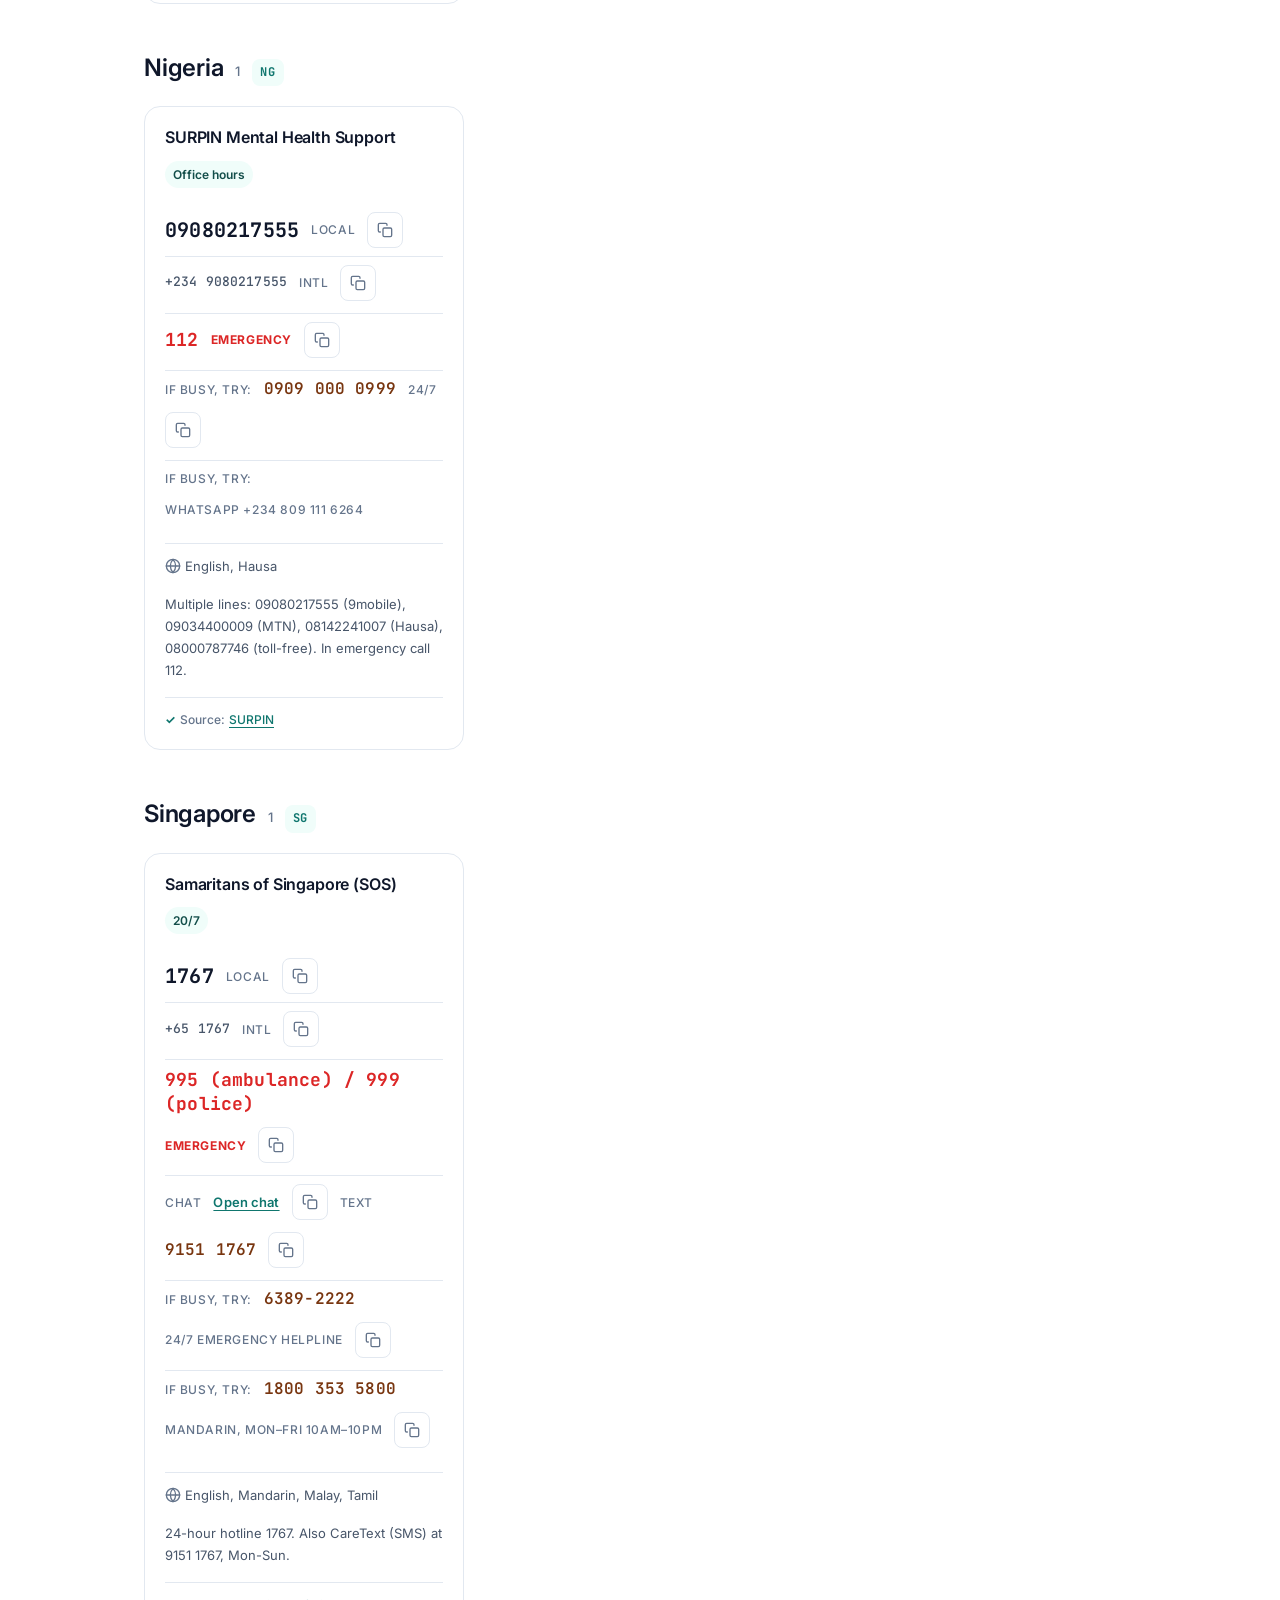
==== commit cadc2e7a: "Redesign: trusted light-default theme, readable typography, slim header - Light/white theme as defau" ====
--- a/index.html
+++ b/index.html
@@ -7,9 +7,9 @@
   <meta name="description" content="Verified crisis and suicide-prevention helplines by country. Every number links to its official source so you can trust what you see.">
   <link rel="preconnect" href="https://fonts.googleapis.com">
   <link rel="preconnect" href="https://fonts.gstatic.com" crossorigin>
-  <link rel="preload" as="style" href="https://fonts.googleapis.com/css2?family=Syne:wght@400;600;700;800&family=DM+Sans:wght@400;500;600;700&family=JetBrains+Mono:wght@400;500;600;700&display=swap">
-  <link rel="stylesheet" href="https://fonts.googleapis.com/css2?family=Syne:wght@400;600;700;800&family=DM+Sans:wght@400;500;600;700&family=JetBrains+Mono:wght@400;500;600;700&display=swap" media="print" onload="this.media='all'">
-  <noscript><link rel="stylesheet" href="https://fonts.googleapis.com/css2?family=Syne:wght@400;600;700;800&family=DM+Sans:wght@400;500;600;700&family=JetBrains+Mono:wght@400;500;600;700&display=swap"></noscript>
+  <link rel="preload" as="style" href="https://fonts.googleapis.com/css2?family=Inter:wght@400;500;600;700;800&family=JetBrains+Mono:wght@400;500;600;700&display=swap">
+  <link rel="stylesheet" href="https://fonts.googleapis.com/css2?family=Inter:wght@400;500;600;700;800&family=JetBrains+Mono:wght@400;500;600;700&display=swap" media="print" onload="this.media='all'">
+  <noscript><link rel="stylesheet" href="https://fonts.googleapis.com/css2?family=Inter:wght@400;500;600;700;800&family=JetBrains+Mono:wght@400;500;600;700&display=swap"></noscript>
   <link rel="stylesheet" href="styles.css">
   <link rel="manifest" href="manifest.json">
   <link rel="canonical" href="https://ajitsingh25.github.io/beacon/">
@@ -22,26 +22,40 @@
       });
     }
   </script>
-  <header class="hero" role="banner">
-    <div class="container hero-inner">
-      <div class="hero-top">
-        <a class="page-link" href="ngos.html">Food, Shelter & More →</a>
-        <div class="brand" aria-label="Beacon — Crisis helpline finder">
-          <div class="brand-mark" aria-hidden="true">
-            <svg viewBox="0 0 24 24" fill="none" stroke="currentColor" stroke-width="2.5" stroke-linecap="round" stroke-linejoin="round">
-              <circle cx="12" cy="12" r="10"/>
-              <path d="M12 2v4M12 18v4M4.93 4.93l2.83 2.83M16.24 16.24l2.83 2.83M2 12h4M18 12h4M4.93 19.07l2.83-2.83M16.24 7.76l2.83-2.83"/>
-            </svg>
-          </div>
-          <h1 class="brand-name display-1 text-ink">Beacon</h1>
-        </div>
+  <header class="site-header" role="banner">
+    <div class="container header-inner">
+      <a class="brand" href="index.html" aria-label="Beacon home — Crisis helpline finder">
+        <span class="brand-mark" aria-hidden="true">
+          <svg viewBox="0 0 24 24" fill="none" stroke="currentColor" stroke-width="2.5" stroke-linecap="round" stroke-linejoin="round">
+            <circle cx="12" cy="12" r="10"/>
+            <path d="M12 2v4M12 18v4M4.93 4.93l2.83 2.83M16.24 16.24l2.83 2.83M2 12h4M18 12h4M4.93 19.07l2.83-2.83M16.24 7.76l2.83-2.83"/>
+          </svg>
+        </span>
+        <span class="brand-name">Beacon</span>
+        <span class="brand-tagline">Verified crisis helplines & NGOs</span>
+      </a>
+      <nav class="site-nav" aria-label="Site sections">
+        <a class="nav-link active" aria-current="page" href="index.html">Helplines</a>
+        <a class="nav-link" href="ngos.html">Food & Shelter</a>
+      </nav>
+      <div class="header-actions">
+        <button id="theme-toggle" class="icon-btn" type="button" aria-label="Switch between light and dark theme">
+          <svg class="icon-moon" viewBox="0 0 24 24" fill="none" stroke="currentColor" stroke-width="2" stroke-linecap="round" stroke-linejoin="round" aria-hidden="true"><path d="M21 12.79A9 9 0 1 1 11.21 3 7 7 0 0 0 21 12.79z"/></svg>
+          <svg class="icon-sun" viewBox="0 0 24 24" fill="none" stroke="currentColor" stroke-width="2" stroke-linecap="round" stroke-linejoin="round" aria-hidden="true"><circle cx="12" cy="12" r="5"/><line x1="12" y1="1" x2="12" y2="3"/><line x1="12" y1="21" x2="12" y2="23"/><line x1="4.22" y1="4.22" x2="5.64" y2="5.64"/><line x1="18.36" y1="18.36" x2="19.78" y2="19.78"/><line x1="1" y1="12" x2="3" y2="12"/><line x1="21" y1="12" x2="23" y2="12"/><line x1="4.22" y1="19.78" x2="5.64" y2="18.36"/><line x1="18.36" y1="5.64" x2="19.78" y2="4.22"/></svg>
+        </button>
         <button id="quick-exit" class="quick-exit" type="button" aria-label="Quick exit to neutral site">
           <svg width="16" height="16" viewBox="0 0 24 24" fill="none" stroke="currentColor" stroke-width="2" stroke-linecap="round" stroke-linejoin="round" aria-hidden="true"><path d="M18 6 6 18M6 6l12 12"/></svg>
           Exit
         </button>
       </div>
-      <h2 class="hero-headline display-2 text-ink">Find a helpline now</h2>
-      <p class="hero-subtext text-muted">Verified crisis and suicide-prevention numbers by country. Every entry links to its official source.</p>
+    </div>
+  </header>
+
+  <section class="hero" aria-labelledby="hero-title">
+    <div class="container hero-inner">
+      <p class="hero-eyebrow">Free & anonymous</p>
+      <h1 id="hero-title" class="hero-headline display-2 text-ink">Find a helpline now</h1>
+      <p class="hero-subtext text-muted">Verified crisis and suicide-prevention numbers by country. Every entry links to the official source it was checked against.</p>
 
       <form id="search-form" class="search-form" role="search" autocomplete="off" onsubmit="return false;">
         <div class="search-wrapper">
@@ -53,6 +67,12 @@
         </div>
       </form>
 
+      <div class="trust-strip" aria-label="Trust signals">
+        <span class="trust-item"><svg viewBox="0 0 24 24" fill="none" stroke="currentColor" stroke-width="2.5" stroke-linecap="round" stroke-linejoin="round" aria-hidden="true"><polyline points="20 6 9 17 4 12"/></svg> Verified against official sources</span>
+        <span class="trust-item"><svg viewBox="0 0 24 24" fill="none" stroke="currentColor" stroke-width="2" stroke-linecap="round" stroke-linejoin="round" aria-hidden="true"><rect x="2" y="4" width="20" height="16" rx="2"/><line x1="2" y1="10" x2="22" y2="10"/></svg> Free, anonymous, 24/7 where noted</span>
+        <span class="trust-item"><svg viewBox="0 0 24 24" fill="none" stroke="currentColor" stroke-width="2" stroke-linecap="round" stroke-linejoin="round" aria-hidden="true"><path d="M12 22s8-4 8-10V5l-8-3-8 3v7c0 6 8 10 8 10z"/></svg> Reviewed regularly</span>
+      </div>
+
       <div id="pinned-banner" class="pinned-banner hidden" aria-live="polite" role="status">
         <span class="pinned-banner-text" id="pinned-banner-text"></span>
         <button type="button" class="pinned-dismiss" id="pinned-dismiss" aria-label="Show all countries">Show all countries</button>
@@ -62,7 +82,7 @@
 
       <div id="category-chips" class="category-filter" aria-label="Filter by category" role="group"></div>
     </div>
-  </header>
+  </section>
 
   <main role="main">
     <div class="container">
--- a/styles.css
+++ b/styles.css
@@ -1,52 +1,54 @@
 /* ============================================================
    BEACON — DESIGN TOKENS
-   Subject: Crisis helpline finder — trust, warmth, calm urgency
+   Subject: Crisis helpline finder. Job: get a verified number
+   on screen and into a call, fast, with confidence.
+   Direction: calm, quiet, trustworthy. Light is the default.
    ============================================================ */
 
 :root {
-  /* --- Color: Clinical trust (teal) + Human warmth (orange) + Urgency (red) --- */
+  /* --- Color: white base + calm teal (trust), red (emergency) --- */
   --color-ink: #0f172a;
   --color-ink-muted: #475569;
-  --color-ink-subtle: #94a3b8;
-
-  --color-surface: #f8fafc;
+  --color-ink-subtle: #64748b;
+
+  --color-surface: #ffffff;
   --color-surface-elevated: #ffffff;
-  --color-surface-sunken: #f1f5f9;
-
-  --color-brand: #0d9488;
-  --color-brand-hover: #0f766e;
-  --color-brand-soft: #ccfbf1;
-  --color-brand-strong: #064e3b;
-
-  --color-accent: #f97316;
-  --color-accent-hover: #ea580c;
-  --color-accent-soft: #ffedd5;
-  --color-accent-strong: #7c2d12;
+  --color-surface-sunken: #f8fafc;
+
+  --color-brand: #0f766e;
+  --color-brand-hover: #115e59;
+  --color-brand-soft: #f0fdfa;
+  --color-brand-strong: #134e4a;
+
+  --color-accent: #b45309;
+  --color-accent-hover: #92400e;
+  --color-accent-soft: #fffbeb;
+  --color-accent-strong: #78350f;
 
   --color-emergency: #dc2626;
   --color-emergency-hover: #b91c1c;
-  --color-emergency-soft: #fef2f2;
+  --color-emergency-soft: #fff1f2;
   --color-emergency-strong: #7f1d1d;
 
   --color-border: #e2e8f0;
   --color-border-strong: #cbd5e1;
 
-  --color-focus: #0d9488;
-  --color-focus-ring: rgba(13, 148, 136, 0.25);
+  --color-focus: #0f766e;
+  --color-focus-ring: rgba(15, 118, 110, 0.22);
 
   /* --- Typography --- */
-  --font-display: "Syne", system-ui, sans-serif;
-  --font-body: "DM Sans", system-ui, sans-serif;
-  --font-mono: "JetBrains Mono", ui-monospace, monospace;
-
-  --font-size-xs: 0.7rem;
+  --font-display: "Inter", system-ui, -apple-system, "Segoe UI", Roboto, Arial, sans-serif;
+  --font-body: "Inter", system-ui, -apple-system, "Segoe UI", Roboto, Arial, sans-serif;
+  --font-mono: "JetBrains Mono", ui-monospace, SFMono-Regular, Menlo, Consolas, monospace;
+
+  --font-size-xs: 0.75rem;
   --font-size-sm: 0.8125rem;
-  --font-size-base: 0.9375rem;
+  --font-size-base: 1rem;
   --font-size-lg: 1.125rem;
-  --font-size-xl: 1.375rem;
-  --font-size-2xl: 1.75rem;
-  --font-size-3xl: clamp(2.25rem, 5vw, 3.5rem);
-  --font-size-4xl: clamp(3rem, 7vw, 5rem);
+  --font-size-xl: 1.25rem;
+  --font-size-2xl: 1.5rem;
+  --font-size-3xl: clamp(1.75rem, 3.5vw, 2.5rem);
+  --font-size-4xl: clamp(2rem, 4vw, 3rem);
 
   --font-weight-normal: 400;
   --font-weight-medium: 500;
@@ -54,9 +56,9 @@
   --font-weight-bold: 700;
   --font-weight-extrabold: 800;
 
-  --line-height-tight: 1.1;
+  --line-height-tight: 1.2;
   --line-height-snug: 1.35;
-  --line-height-normal: 1.55;
+  --line-height-normal: 1.6;
   --line-height-relaxed: 1.7;
 
   /* --- Spacing --- */
@@ -72,66 +74,65 @@
   --space-16: 4rem;
 
   /* --- Radius --- */
-  --radius-sm: 6px;
-  --radius-md: 10px;
+  --radius-sm: 8px;
+  --radius-md: 12px;
   --radius-lg: 16px;
   --radius-xl: 24px;
   --radius-full: 9999px;
 
   /* --- Shadow --- */
   --shadow-sm: 0 1px 2px rgba(15, 23, 42, 0.05);
-  --shadow-md: 0 4px 12px rgba(15, 23, 42, 0.08);
-  --shadow-lg: 0 12px 28px rgba(15, 23, 42, 0.1);
+  --shadow-md: 0 4px 14px rgba(15, 23, 42, 0.08);
+  --shadow-lg: 0 14px 32px rgba(15, 23, 42, 0.11);
   --shadow-focus: 0 0 0 3px var(--color-focus-ring);
 
   /* --- Transition --- */
   --transition-fast: 120ms ease;
-  --transition-base: 200ms ease;
-  --transition-slow: 350ms ease;
+  --transition-base: 180ms ease;
+  --transition-slow: 300ms ease;
 
   /* --- Layout --- */
-  --container-max: 48rem;
-  --container-wide: 64rem;
-}
-
-/* ============================================================
-   DARK MODE
-   ============================================================ */
-@media (prefers-color-scheme: dark) {
-  :root {
-    --color-ink: #f1f5f9;
-    --color-ink-muted: #94a3b8;
-    --color-ink-subtle: #64748b;
-
-    --color-surface: #020617;
-    --color-surface-elevated: #0f172a;
-    --color-surface-sunken: #1e293b;
-
-    --color-brand: #14b8a6;
-    --color-brand-hover: #2dd4bf;
-    --color-brand-soft: #0d3b3a;
-    --color-brand-strong: #a7f3d0;
-
-    --color-accent: #fb923c;
-    --color-accent-hover: #fdba74;
-    --color-accent-soft: #3b1a0a;
-    --color-accent-strong: #fff7ed;
-
-    --color-emergency: #f87171;
-    --color-emergency-hover: #fca5a5;
-    --color-emergency-soft: #3b0d0d;
-    --color-emergency-strong: #fef2f2;
-
-    --color-border: #334155;
-    --color-border-strong: #475569;
-
-    --color-focus: #14b8a6;
-    --color-focus-ring: rgba(20, 184, 166, 0.3);
-
-    --shadow-sm: 0 1px 2px rgba(0, 0, 0, 0.3);
-    --shadow-md: 0 4px 12px rgba(0, 0, 0, 0.4);
-    --shadow-lg: 0 12px 28px rgba(0, 0, 0, 0.5);
-  }
+  --container-max: 66rem;
+  --container-wide: 80rem;
+}
+
+/* ============================================================
+   DARK MODE — opt-in via <html data-theme="dark"> (manual toggle).
+   Light is the default; system preference is never forced.
+   ============================================================ */
+[data-theme="dark"] {
+  --color-ink: #e7eef4;
+  --color-ink-muted: #a5b4c4;
+  --color-ink-subtle: #8292a6;
+
+  --color-surface: #0b1220;
+  --color-surface-elevated: #101a2c;
+  --color-surface-sunken: #16202f;
+
+  --color-brand: #2dd4bf;
+  --color-brand-hover: #5eead4;
+  --color-brand-soft: #0e2f2b;
+  --color-brand-strong: #99f6e4;
+
+  --color-accent: #fbbf24;
+  --color-accent-hover: #fde68a;
+  --color-accent-soft: #2a2404;
+  --color-accent-strong: #fde68a;
+
+  --color-emergency: #f87171;
+  --color-emergency-hover: #fca5a5;
+  --color-emergency-soft: #2a1515;
+  --color-emergency-strong: #fecaca;
+
+  --color-border: #243247;
+  --color-border-strong: #35465e;
+
+  --color-focus: #2dd4bf;
+  --color-focus-ring: rgba(45, 212, 191, 0.28);
+
+  --shadow-sm: 0 1px 2px rgba(0, 0, 0, 0.35);
+  --shadow-md: 0 4px 14px rgba(0, 0, 0, 0.45);
+  --shadow-lg: 0 14px 32px rgba(0, 0, 0, 0.5);
 }
 
 /* ============================================================
@@ -185,22 +186,15 @@
   color: var(--color-brand-strong);
 }
 
-@media (prefers-color-scheme: dark) {
-  ::selection {
-    background: var(--color-brand-soft);
-    color: var(--color-brand-strong);
-  }
-}
-
 /* ============================================================
    TYPOGRAPHY UTILITIES
    ============================================================ */
-.display-1 { font-family: var(--font-display); font-size: var(--font-size-4xl); font-weight: var(--font-weight-extrabold); line-height: var(--line-height-tight); letter-spacing: -0.03em; }
-.display-2 { font-family: var(--font-display); font-size: var(--font-size-3xl); font-weight: var(--font-weight-bold); line-height: var(--line-height-tight); letter-spacing: -0.02em; }
-.display-3 { font-family: var(--font-display); font-size: var(--font-size-2xl); font-weight: var(--font-weight-bold); line-height: var(--line-height-snug); }
-
-.heading-1 { font-family: var(--font-display); font-size: var(--font-size-xl); font-weight: var(--font-weight-bold); line-height: var(--line-height-snug); }
-.heading-2 { font-family: var(--font-display); font-size: var(--font-size-lg); font-weight: var(--font-weight-semibold); line-height: var(--line-height-snug); }
+.display-1 { font-family: var(--font-display); font-size: var(--font-size-4xl); font-weight: var(--font-weight-extrabold); line-height: var(--line-height-tight); letter-spacing: -0.02em; }
+.display-2 { font-family: var(--font-display); font-size: var(--font-size-3xl); font-weight: var(--font-weight-bold); line-height: var(--line-height-tight); letter-spacing: -0.015em; }
+.display-3 { font-family: var(--font-display); font-size: var(--font-size-xl); font-weight: var(--font-weight-semibold); line-height: var(--line-height-snug); letter-spacing: -0.01em; }
+
+.heading-1 { font-family: var(--font-display); font-size: var(--font-size-2xl); font-weight: var(--font-weight-semibold); line-height: var(--line-height-snug); letter-spacing: -0.01em; }
+.heading-2 { font-family: var(--font-display); font-size: var(--font-size-xl); font-weight: var(--font-weight-semibold); line-height: var(--line-height-snug); }
 
 .body { font-family: var(--font-body); font-size: var(--font-size-base); line-height: var(--line-height-normal); }
 .body-sm { font-family: var(--font-body); font-size: var(--font-size-sm); line-height: var(--line-height-normal); }
@@ -228,7 +222,11 @@
   width: 100%;
   max-width: var(--container-max);
   margin: 0 auto;
-  padding: 0 var(--space-4);
+  padding: 0 var(--space-5);
+}
+
+@media (min-width: 640px) {
+  .container { padding: 0 var(--space-8); }
 }
 
 .container-wide {
@@ -236,86 +234,121 @@
 }
 
 /* ============================================================
-   HEADER / HERO
-   ============================================================ */
-.hero {
-  padding: var(--space-16) var(--space-4) var(--space-10);
-  text-align: center;
+   SITE HEADER (slim, sticky)
+   ============================================================ */
+.site-header {
+  position: sticky;
+  top: 0;
+  z-index: 50;
+  background: var(--color-surface-elevated);
   border-bottom: 1px solid var(--color-border);
-  background: linear-gradient(180deg, var(--color-surface) 0%, var(--color-surface-elevated) 100%);
-  position: relative;
-}
-
-.hero::before {
-  content: "";
-  position: absolute;
-  inset: 0;
-  background: radial-gradient(ellipse at 50% -20%, var(--color-brand-soft) 0%, transparent 60%);
-  pointer-events: none;
-}
-
-@media (prefers-color-scheme: dark) {
-  .hero::before {
-    background: radial-gradient(ellipse at 50% -20%, var(--color-brand-soft) 0%, transparent 50%);
-  }
-}
-
-.hero-inner {
-  position: relative;
-  z-index: 1;
-  max-width: var(--container-max);
-  margin: 0 auto;
-}
-
-.hero-top {
-  display: flex;
-  justify-content: space-between;
-  align-items: flex-start;
-  margin-bottom: var(--space-8);
+}
+
+.header-inner {
+  display: flex;
+  align-items: center;
   gap: var(--space-4);
+  min-height: 64px;
+  flex-wrap: wrap;
 }
 
 .brand {
-  display: flex;
-  align-items: baseline;
-  gap: var(--space-3);
+  display: inline-flex;
+  align-items: center;
+  gap: var(--space-2);
+  text-decoration: none;
+  color: var(--color-ink);
   flex-shrink: 0;
 }
 
 .brand-mark {
-  display: flex;
+  display: inline-flex;
   align-items: center;
   justify-content: center;
-  width: 40px;
-  height: 40px;
+  width: 30px;
+  height: 30px;
   background: var(--color-brand);
-  border-radius: var(--radius-full);
-  position: relative;
+  border-radius: var(--radius-sm);
   flex-shrink: 0;
 }
 
-.brand-mark::after {
-  content: "";
-  position: absolute;
-  inset: -4px;
-  border: 2px solid var(--color-brand);
-  border-radius: var(--radius-full);
-  opacity: 0.4;
-  animation: beacon-pulse 2s ease-in-out infinite;
-}
-
-@keyframes beacon-pulse {
-  0%, 100% { transform: scale(1); opacity: 0.4; }
-  50% { transform: scale(1.5); opacity: 0; }
-}
-
-@media (prefers-reduced-motion: reduce) {
-  .brand-mark::after { animation: none; opacity: 0.2; }
-}
-
-.brand-mark svg { width: 22px; height: 22px; color: white; }
-
-.brand-name { margin: 0; }
+.brand-mark svg { width: 18px; height: 18px; color: #ffffff; }
+
+.brand-name {
+  font-family: var(--font-display);
+  font-size: var(--font-size-lg);
+  font-weight: var(--font-weight-bold);
+  letter-spacing: -0.01em;
+  color: var(--color-ink);
+}
+
+.brand-tagline {
+  display: none;
+  font-size: var(--font-size-xs);
+  color: var(--color-ink-subtle);
+  font-weight: var(--font-weight-medium);
+}
+
+@media (min-width: 640px) {
+  .brand-tagline { display: inline; }
+  .brand { gap: var(--space-3); }
+}
+
+.site-nav {
+  display: flex;
+  align-items: center;
+  gap: var(--space-1);
+}
+
+.nav-link {
+  font-family: var(--font-body);
+  font-size: var(--font-size-sm);
+  font-weight: var(--font-weight-medium);
+  color: var(--color-ink-muted);
+  text-decoration: none;
+  padding: var(--space-2) var(--space-3);
+  border-radius: var(--radius-full);
+  transition: color var(--transition-fast), background var(--transition-fast);
+  white-space: nowrap;
+}
+
+.nav-link:hover { color: var(--color-ink); background: var(--color-surface-sunken); }
+
+.nav-link.active {
+  color: var(--color-brand);
+  background: var(--color-brand-soft);
+  font-weight: var(--font-weight-semibold);
+}
+
+.header-actions {
+  display: flex;
+  align-items: center;
+  gap: var(--space-2);
+  margin-left: auto;
+}
+
+.icon-btn {
+  display: inline-flex;
+  align-items: center;
+  justify-content: center;
+  width: 38px;
+  height: 38px;
+  background: transparent;
+  border: 1px solid var(--color-border);
+  border-radius: var(--radius-full);
+  color: var(--color-ink-muted);
+  cursor: pointer;
+  transition: all var(--transition-fast);
+}
+
+.icon-btn:hover { background: var(--color-surface-sunken); color: var(--color-ink); }
+.icon-btn svg { width: 18px; height: 18px; }
+
+/* Theme toggle icons — show the icon for the theme you can switch TO */
+:root:not([data-theme="dark"]) .icon-btn .icon-sun { display: block; }
+:root:not([data-theme="dark"]) .icon-btn .icon-moon { display: none; }
+[data-theme="dark"] .icon-btn .icon-sun { display: none; }
+[data-theme="dark"] .icon-btn .icon-moon { display: block; }
 
 .quick-exit {
   display: inline-flex;
@@ -335,24 +368,46 @@
 }
 
 .quick-exit:hover {
-  background: var(--color-accent-soft);
-  border-color: var(--color-accent);
-  color: var(--color-accent-strong);
-}
-
-@media (prefers-color-scheme: dark) {
-  .quick-exit:hover {
-    background: var(--color-accent-soft);
-    color: var(--color-accent-strong);
-  }
+  background: var(--color-emergency-soft);
+  border-color: var(--color-emergency);
+  color: var(--color-emergency-strong);
 }
 
 .quick-exit:focus-visible { box-shadow: var(--shadow-focus); }
 
-.hero-headline { margin: 0 0 var(--space-4); }
+/* ============================================================
+   HERO (calm, search-focused)
+   ============================================================ */
+.hero {
+  padding: var(--space-12) var(--space-4) var(--space-8);
+  text-align: center;
+  background: var(--color-surface);
+}
+
+.hero-inner {
+  max-width: 52rem;
+  margin: 0 auto;
+}
+
+.hero-eyebrow {
+  display: inline-flex;
+  align-items: center;
+  gap: var(--space-2);
+  margin: 0 0 var(--space-4);
+  padding: var(--space-1) var(--space-3);
+  font-size: var(--font-size-xs);
+  font-weight: var(--font-weight-semibold);
+  color: var(--color-brand);
+  background: var(--color-brand-soft);
+  border-radius: var(--radius-full);
+  text-transform: uppercase;
+  letter-spacing: 0.06em;
+}
+
+.hero-headline { margin: 0 0 var(--space-3); }
 .hero-subtext {
-  margin: 0 auto var(--space-10);
-  max-width: 38rem;
+  margin: 0 auto var(--space-6);
+  max-width: 40rem;
   color: var(--color-ink-muted);
   font-size: var(--font-size-lg);
   line-height: var(--line-height-relaxed);
@@ -363,24 +418,25 @@
    ============================================================ */
 .search-form { display: flex; flex-direction: column; gap: var(--space-4); align-items: center; }
 
-.search-wrapper { position: relative; width: 100%; max-width: 42rem; }
+.search-wrapper { position: relative; width: 100%; max-width: 34rem; }
 
 .search-input {
   width: 100%;
-  padding: var(--space-4) var(--space-5) var(--space-4) var(--space-12);
+  padding: var(--space-4) var(--space-12) var(--space-4) var(--space-12);
   font-family: var(--font-body);
   font-size: var(--font-size-lg);
   line-height: 1.4;
   color: var(--color-ink);
   background: var(--color-surface-elevated);
-  border: 2px solid var(--color-border);
-  border-radius: var(--radius-xl);
+  border: 1px solid var(--color-border-strong);
+  border-radius: var(--radius-full);
+  box-shadow: var(--shadow-sm);
   transition: all var(--transition-base);
 }
 
 .search-input::placeholder { color: var(--color-ink-subtle); }
 
-.search-input:hover { border-color: var(--color-border-strong); }
+.search-input:hover { border-color: var(--color-ink-subtle); }
 
 .search-input:focus {
   border-color: var(--color-brand);
@@ -392,8 +448,8 @@
   left: var(--space-4);
   top: 50%;
   transform: translateY(-50%);
-  width: 22px;
-  height: 22px;
+  width: 20px;
+  height: 20px;
   color: var(--color-ink-subtle);
   pointer-events: none;
   transition: color var(--transition-fast);
@@ -403,18 +459,18 @@
 
 .search-clear {
   position: absolute;
-  right: var(--space-4);
+  right: var(--space-3);
   top: 50%;
   transform: translateY(-50%);
-  width: 28px;
-  height: 28px;
+  width: 32px;
+  height: 32px;
   display: flex;
   align-items: center;
   justify-content: center;
-  background: transparent;
+  background: var(--color-surface-sunken);
   border: none;
   border-radius: var(--radius-full);
-  color: var(--color-ink-subtle);
+  color: var(--color-ink-muted);
   cursor: pointer;
   transition: all var(--transition-fast);
   opacity: 0;
@@ -423,7 +479,8 @@
 
 .search-clear.visible { opacity: 1; visibility: visible; }
 
-.search-clear:hover { background: var(--color-surface-sunken); color: var(--color-ink); }
+.search-clear:hover { background: var(--color-border-strong); color: var(--color-ink); }
+.search-clear svg { width: 16px; height: 16px; }
 
 /* ============================================================
    PINNED BANNER
@@ -436,19 +493,20 @@
   padding: var(--space-3) var(--space-5);
   background: var(--color-brand-soft);
   border: 1px solid var(--color-brand);
-  border-radius: var(--radius-lg);
+  border-radius: var(--radius-md);
   margin-top: var(--space-4);
   flex-wrap: wrap;
+  text-align: left;
   animation: slide-down var(--transition-base);
 }
 
 @keyframes slide-down {
-  from { opacity: 0; transform: translateY(-8px); }
+  from { opacity: 0; transform: translateY(-6px); }
   to { opacity: 1; transform: translateY(0); }
 }
 
 .pinned-banner-text { font-size: var(--font-size-sm); color: var(--color-brand-strong); font-weight: var(--font-weight-medium); }
-.pinned-banner-text strong { color: var(--color-brand-strong); }
+.pinned-banner-text strong { color: var(--color-brand-strong); font-weight: var(--font-weight-bold); }
 
 .pinned-dismiss {
   padding: var(--space-1) var(--space-3);
@@ -464,22 +522,29 @@
   white-space: nowrap;
 }
 
-.pinned-dismiss:hover { background: var(--color-brand); color: white; }
-
-/* ============================================================
-   LANGUAGE CHIPS
-   ============================================================ */
-.language-filter { display: flex; flex-wrap: wrap; gap: var(--space-2); margin-top: var(--space-4); }
+.pinned-dismiss:hover { background: var(--color-brand); color: #ffffff; }
+
+/* ============================================================
+   FILTER CHIPS (languages, categories, NGO categories)
+   ============================================================ */
+.language-filter,
+.category-filter {
+  display: flex;
+  flex-wrap: wrap;
+  gap: var(--space-2);
+  margin-top: var(--space-5);
+  justify-content: center;
+}
 
 .lang-chip,
 .cat-chip,
 .ngo-chip {
   display: inline-flex;
   align-items: center;
-  gap: var(--space-1);
-  padding: var(--space-1) var(--space-3);
+  gap: 0.375rem;
+  padding: var(--space-2) var(--space-3);
   font-family: var(--font-body);
-  font-size: var(--font-size-xs);
+  font-size: var(--font-size-sm);
   font-weight: var(--font-weight-medium);
   color: var(--color-ink-muted);
   background: var(--color-surface-elevated);
@@ -499,7 +564,7 @@
 .ngo-chip.active {
   background: var(--color-brand);
   border-color: var(--color-brand);
-  color: white;
+  color: #ffffff;
 }
 
 .lang-chip-count,
@@ -507,29 +572,24 @@
 .ngo-chip-count {
   padding: 0 2px;
   font-family: var(--font-mono);
-  font-size: 0.65rem;
+  font-size: 0.6875rem;
   font-weight: var(--font-weight-bold);
-  opacity: 0.7;
+  opacity: 0.75;
 }
 
 .lang-chip.active .lang-chip-count,
 .cat-chip.active .cat-chip-count,
-.ngo-chip.active .ngo-chip-count { background: rgba(255,255,255,0.2); border-radius: var(--radius-full); padding: 0 4px; }
-
-/* ============================================================
-   CATEGORY CHIPS (shared by helplines + NGOs)
-   ============================================================ */
-.category-filter { display: flex; flex-wrap: wrap; gap: var(--space-2); margin-top: var(--space-4); }
-
-/* ============================================================
-   PAGE LINK + HOME NGO SECTION
+.ngo-chip.active .ngo-chip-count { background: rgba(255, 255, 255, 0.2); border-radius: var(--radius-full); padding: 0 0.3125rem; }
+
+/* ============================================================
+   PAGE LINK (small secondary link chip)
    ============================================================ */
 .page-link {
   font-family: var(--font-body);
   font-size: var(--font-size-xs);
-  font-weight: var(--font-weight-medium);
-  color: var(--color-ink-muted);
-  background: var(--color-surface-elevated);
+  font-weight: var(--font-weight-semibold);
+  color: var(--color-brand);
+  background: var(--color-brand-soft);
   border: 1px solid var(--color-border);
   border-radius: var(--radius-full);
   padding: var(--space-1) var(--space-3);
@@ -538,22 +598,17 @@
   white-space: nowrap;
 }
 
-.page-link:hover { border-color: var(--color-brand); color: var(--color-brand); }
-
-.ngo-home { margin-top: var(--space-16); border-top: 1px solid var(--color-border); padding-top: var(--space-12); }
-
-.section-heading { margin: 0 0 var(--space-2); }
-.section-sub { margin: 0 0 var(--space-4); }
+.page-link:hover { border-color: var(--color-brand); background: var(--color-brand-soft); }
 
 /* ============================================================
    MAIN CONTENT
    ============================================================ */
-main { flex: 1; padding: var(--space-10) var(--space-4) var(--space-16); }
+main { flex: 1; padding: var(--space-8) var(--space-4) var(--space-16); }
 
 /* ============================================================
    COUNTRY SECTION
    ============================================================ */
-.country-section { margin-bottom: var(--space-10); }
+.country-section { margin-bottom: var(--space-12); }
 
 .country-header {
   display: flex;
@@ -561,9 +616,12 @@
   gap: var(--space-3);
   margin-bottom: var(--space-5);
   flex-wrap: wrap;
+  scroll-margin-top: 4.5rem;
 }
 
 .country-name { margin: 0; }
+.country-count { font-size: var(--font-size-sm); color: var(--color-ink-subtle); font-weight: var(--font-weight-medium); }
+
 .country-iso {
   font-family: var(--font-mono);
   font-size: var(--font-size-xs);
@@ -581,24 +639,34 @@
   align-items: center;
   gap: var(--space-1);
   font-size: var(--font-size-xs);
-  font-weight: var(--font-weight-medium);
-  color: var(--color-accent);
+  font-weight: var(--font-weight-semibold);
+  color: var(--color-accent-strong);
   background: var(--color-accent-soft);
   padding: var(--space-1) var(--space-2);
   border-radius: var(--radius-full);
 }
 
-@media (prefers-color-scheme: dark) {
-  .country-pin { background: var(--color-accent-soft); color: var(--color-accent-strong); }
+.country-section:nth-child(1) .country-header {
+  border-top: 1px solid var(--color-border);
+  padding-top: var(--space-8);
 }
 
 /* ============================================================
    CARD GRID
    ============================================================ */
-.card-grid { display: grid; gap: var(--space-4); grid-template-columns: 1fr; }
-
-@media (min-width: 640px) { .card-grid { grid-template-columns: repeat(2, 1fr); } }
-@media (min-width: 1024px) { .card-grid { grid-template-columns: repeat(3, 1fr); } }
+.card-grid,
+.ngo-grid {
+  display: grid;
+  gap: var(--space-4);
+  grid-template-columns: 1fr;
+}
+
+@media (min-width: 640px) {
+  .card-grid, .ngo-grid { grid-template-columns: repeat(2, 1fr); }
+}
+@media (min-width: 1024px) {
+  .card-grid, .ngo-grid { grid-template-columns: repeat(3, 1fr); }
+}
 
 /* ============================================================
    HELPLINE CARD
@@ -610,7 +678,7 @@
   padding: var(--space-5);
   display: flex;
   flex-direction: column;
-  gap: var(--space-3);
+  gap: var(--space-4);
   transition: all var(--transition-base);
   position: relative;
 }
@@ -623,15 +691,29 @@
 
 .helpline-card:focus-within { box-shadow: var(--shadow-focus); }
 
-.helpline-header { display: flex; align-items: flex-start; justify-content: space-between; gap: var(--space-3); flex-wrap: wrap; }
-
-.helpline-name { margin: 0; font-family: var(--font-display); font-size: var(--font-size-lg); font-weight: var(--font-weight-bold); line-height: var(--line-height-snug); color: var(--color-ink); }
+.helpline-header {
+  display: flex;
+  align-items: flex-start;
+  justify-content: space-between;
+  gap: var(--space-3);
+  flex-wrap: wrap;
+}
+
+.helpline-name {
+  margin: 0;
+  font-family: var(--font-display);
+  font-size: var(--font-size-base);
+  font-weight: var(--font-weight-semibold);
+  line-height: var(--line-height-snug);
+  color: var(--color-ink);
+  letter-spacing: -0.01em;
+}
 
 .helpline-hours {
   font-family: var(--font-body);
   font-size: var(--font-size-xs);
   font-weight: var(--font-weight-semibold);
-  color: var(--color-brand);
+  color: var(--color-brand-strong);
   background: var(--color-brand-soft);
   padding: var(--space-1) var(--space-2);
   border-radius: var(--radius-full);
@@ -639,17 +721,22 @@
   flex-shrink: 0;
 }
 
-@media (prefers-color-scheme: dark) {
-  .helpline-hours { background: var(--color-brand-soft); color: var(--color-brand-strong); }
-}
-
-.helpline-phones { display: flex; flex-direction: column; gap: var(--space-2); }
+/* --- Phones (the hero of the card) --- */
+.helpline-phones { display: flex; flex-direction: column; }
 
 .phone-row {
   display: flex;
   align-items: center;
   gap: var(--space-3);
   flex-wrap: wrap;
+  padding: var(--space-2) 0;
+}
+
+.phone-row + .phone-row { border-top: 1px solid var(--color-border); }
+
+.phone-row.emergency {
+  margin-top: var(--space-1);
+  border-top: 1px solid var(--color-border);
 }
 
 .phone-link {
@@ -657,20 +744,63 @@
   align-items: center;
   gap: var(--space-2);
   font-family: var(--font-mono);
-  font-size: var(--font-size-base);
-  font-weight: var(--font-weight-semibold);
+  font-size: var(--font-size-lg);
+  font-weight: var(--font-weight-bold);
   color: var(--color-ink);
   text-decoration: none;
   transition: color var(--transition-fast);
-}
-
-.phone-link:hover { color: var(--color-brand); }
-
-.phone-link.local { font-size: var(--font-size-lg); }
-
-.phone-link.intl { font-size: var(--font-size-sm); color: var(--color-ink-muted); }
-
-.phone-link.intl:hover { color: var(--color-accent); }
+  letter-spacing: 0.01em;
+  line-height: 1.3;
+}
+
+.phone-link:hover { color: var(--color-brand); text-decoration: underline; text-underline-offset: 3px; }
+
+.phone-link.local { font-size: var(--font-size-xl); }
+
+.phone-link.intl {
+  font-size: var(--font-size-sm);
+  color: var(--color-ink-muted);
+  font-weight: var(--font-weight-medium);
+}
+
+.phone-link.intl:hover { color: var(--color-accent); text-decoration: underline; }
+
+.phone-link.emergency {
+  font-size: var(--font-size-lg);
+  color: var(--color-emergency);
+  font-weight: var(--font-weight-bold);
+}
+
+.phone-link.emergency:hover { color: var(--color-emergency-hover); }
+
+.phone-link.chat {
+  font-family: var(--font-body);
+  font-size: var(--font-size-sm);
+  font-weight: var(--font-weight-semibold);
+  color: var(--color-brand);
+  text-decoration: underline;
+  text-underline-offset: 3px;
+}
+
+.phone-link.chat:hover { color: var(--color-brand-hover); }
+
+.phone-link.text {
+  font-family: var(--font-mono);
+  font-size: var(--font-size-base);
+  font-weight: var(--font-weight-semibold);
+  color: var(--color-accent-strong);
+}
+
+.phone-link.text:hover { color: var(--color-accent); }
+
+.phone-link.alt {
+  font-family: var(--font-mono);
+  font-size: var(--font-size-base);
+  font-weight: var(--font-weight-semibold);
+  color: var(--color-accent-strong);
+}
+
+.phone-link.alt:hover { color: var(--color-accent); }
 
 .phone-label {
   font-family: var(--font-body);
@@ -681,80 +811,202 @@
   letter-spacing: 0.05em;
 }
 
+.phone-label.emergency { color: var(--color-emergency); font-weight: var(--font-weight-bold); }
+.phone-label.alt { color: var(--color-ink-subtle); }
+
 .phone-copy {
   display: inline-flex;
   align-items: center;
   justify-content: center;
-  width: 28px;
-  height: 28px;
+  width: 36px;
+  height: 36px;
   background: transparent;
   border: 1px solid var(--color-border);
   border-radius: var(--radius-sm);
   color: var(--color-ink-subtle);
   cursor: pointer;
   transition: all var(--transition-fast);
+  flex-shrink: 0;
 }
 
 .phone-copy:hover { background: var(--color-surface-sunken); border-color: var(--color-brand); color: var(--color-brand); }
+.phone-copy:active { transform: scale(0.95); }
 
 .phone-copy.copied { background: var(--color-brand-soft); border-color: var(--color-brand); color: var(--color-brand); }
 
-.phone-copy svg { width: 14px; height: 14px; }
-
-/* Emergency row */
-.phone-row.emergency {
-  padding-top: var(--space-2);
+.phone-copy svg { width: 16px; height: 16px; }
+
+.phone-row.alt,
+.phone-row.chat-row { border-top: 1px solid var(--color-border); margin-top: var(--space-1); }
+
+/* --- Card meta (languages) --- */
+.helpline-meta {
+  display: flex;
+  flex-wrap: wrap;
+  gap: var(--space-3);
+  padding-top: var(--space-3);
   border-top: 1px solid var(--color-border);
-  margin-top: var(--space-1);
-}
-
-.phone-link.emergency {
-  font-family: var(--font-mono);
-  font-size: var(--font-size-base);
-  font-weight: var(--font-weight-bold);
-  color: var(--color-emergency);
-}
-
-.phone-link.emergency:hover { color: var(--color-emergency-hover); }
-
-.phone-label.emergency { color: var(--color-emergency); }
-
-/* ============================================================
-   CARD META
-   ============================================================ */
-.helpline-meta { display: flex; flex-wrap: wrap; gap: var(--space-3); padding-top: var(--space-2); border-top: 1px solid var(--color-border); margin-top: var(--space-1); }
+}
 
 .meta-item { display: inline-flex; align-items: center; gap: var(--space-1); font-size: var(--font-size-sm); color: var(--color-ink-muted); }
 
 .meta-item svg { width: 16px; height: 16px; flex-shrink: 0; color: var(--color-ink-subtle); }
 
-/* ============================================================
-   CARD NOTES
-   ============================================================ */
-.helpline-notes { font-size: var(--font-size-sm); color: var(--color-ink-muted); line-height: var(--line-height-relaxed); }
-
-/* ============================================================
-   CARD SOURCE
-   ============================================================ */
+/* --- Card notes --- */
+.helpline-notes {
+  font-size: var(--font-size-sm);
+  color: var(--color-ink-muted);
+  line-height: var(--line-height-relaxed);
+  margin: 0;
+}
+
+/* --- Card source / verification --- */
 .helpline-source {
   display: flex;
   align-items: center;
-  gap: var(--space-2);
+  gap: var(--space-1);
   font-size: var(--font-size-xs);
   color: var(--color-ink-subtle);
-  padding-top: var(--space-2);
+  padding-top: var(--space-3);
   border-top: 1px solid var(--color-border);
-  margin-top: var(--space-1);
-}
+  margin-top: auto;
+}
+
+.helpline-source::before {
+  content: "✓";
+  color: var(--color-brand);
+  font-weight: var(--font-weight-bold);
+  font-size: var(--font-size-xs);
+}
+
+.helpline-source .source-label { font-weight: var(--font-weight-medium); }
 
 .helpline-source a {
   color: var(--color-brand);
-  text-decoration: none;
+  text-decoration: underline;
+  text-underline-offset: 3px;
   font-weight: var(--font-weight-medium);
   transition: color var(--transition-fast);
-}
-
-.helpline-source a:hover { color: var(--color-brand-hover); text-decoration: underline; }
+  overflow: hidden;
+  text-overflow: ellipsis;
+  white-space: nowrap;
+}
+
+.helpline-source a:hover { color: var(--color-brand-hover); }
+
+/* ============================================================
+   PAGE RULES / SECTION HEADINGS (home NGO section, etc.)
+   ============================================================ */
+.ngo-home {
+  margin-top: var(--space-12);
+  border-top: 1px solid var(--color-border);
+  padding-top: var(--space-10);
+}
+
+.section-heading { margin: 0 0 var(--space-2); }
+.section-sub { margin: 0 0 var(--space-6); }
+
+/* ============================================================
+   NGO CARD
+   ============================================================ */
+.ngo-card {
+  background: var(--color-surface-elevated);
+  border: 1px solid var(--color-border);
+  border-radius: var(--radius-lg);
+  padding: var(--space-5);
+  display: flex;
+  flex-direction: column;
+  gap: var(--space-3);
+  transition: all var(--transition-base);
+}
+
+.ngo-card:hover {
+  border-color: var(--color-border-strong);
+  box-shadow: var(--shadow-md);
+  transform: translateY(-2px);
+}
+
+.ngo-header {
+  display: flex;
+  align-items: flex-start;
+  justify-content: space-between;
+  gap: var(--space-3);
+  flex-wrap: wrap;
+}
+
+.ngo-name {
+  margin: 0;
+  font-family: var(--font-display);
+  font-size: var(--font-size-base);
+  font-weight: var(--font-weight-semibold);
+  line-height: var(--line-height-snug);
+  color: var(--color-ink);
+  letter-spacing: -0.01em;
+}
+
+.ngo-category {
+  font-family: var(--font-mono);
+  font-size: var(--font-size-xs);
+  font-weight: var(--font-weight-bold);
+  color: var(--color-brand);
+  background: var(--color-brand-soft);
+  padding: var(--space-1) var(--space-2);
+  border-radius: var(--radius-full);
+  text-transform: uppercase;
+  letter-spacing: 0.04em;
+  white-space: nowrap;
+}
+
+.ngo-contact {
+  display: flex;
+  flex-direction: column;
+  gap: var(--space-2);
+  padding-top: var(--space-3);
+  border-top: 1px solid var(--color-border);
+}
+
+.ngo-contact-link {
+  color: var(--color-brand);
+  font-weight: var(--font-weight-semibold);
+  text-decoration: underline;
+  text-underline-offset: 3px;
+  font-size: var(--font-size-sm);
+  transition: color var(--transition-fast);
+}
+
+.ngo-contact-link:hover { color: var(--color-brand-hover); }
+
+.ngo-reach,
+.ngo-focus {
+  font-size: var(--font-size-sm);
+  color: var(--color-ink-muted);
+  line-height: var(--line-height-relaxed);
+  margin: 0;
+}
+
+.ngo-verified {
+  display: inline-flex;
+  align-items: center;
+  gap: var(--space-1);
+  color: var(--color-brand);
+  font-size: var(--font-size-xs);
+  font-weight: var(--font-weight-semibold);
+  background: var(--color-brand-soft);
+  padding: var(--space-1) var(--space-2);
+  border-radius: var(--radius-full);
+  align-self: flex-start;
+}
+
+.category-header {
+  margin: 0 0 var(--space-4);
+  font-family: var(--font-display);
+  font-size: var(--font-size-xl);
+  font-weight: var(--font-weight-semibold);
+  letter-spacing: -0.01em;
+  color: var(--color-ink);
+}
+
+.ngo-grid { margin-bottom: var(--space-10); }
 
 /* ============================================================
    EMPTY STATE
@@ -766,63 +1018,81 @@
   color: var(--color-ink-muted);
 }
 
-.empty-state svg { width: 64px; height: 64px; margin-bottom: var(--space-4); opacity: 0.5; }
-
-.empty-state h3 { margin: 0 0 var(--space-2); font-family: var(--font-display); font-size: var(--font-size-xl); color: var(--color-ink); }
-
-.empty-state p { margin: 0; max-width: 28rem; margin-left: auto; margin-right: auto; }
+.empty-state svg { width: 56px; height: 56px; margin-bottom: var(--space-4); opacity: 0.4; }
+
+.empty-state h3 { margin: 0 0 var(--space-2); font-family: var(--font-display); font-size: var(--font-size-xl); color: var(--color-ink); font-weight: var(--font-weight-semibold); }
+
+.empty-state p { margin: 0; max-width: 28rem; }
+
+.empty-state .empty-inner { max-width: 28rem; margin: 0 auto; }
 
 /* ============================================================
    FOOTER
    ============================================================ */
 .footer {
   border-top: 1px solid var(--color-border);
-  padding: var(--space-8) var(--space-4) var(--space-10);
+  padding: var(--space-10) var(--space-4) var(--space-12);
   background: var(--color-surface-elevated);
   margin-top: auto;
 }
 
 .footer-inner { max-width: var(--container-max); margin: 0 auto; }
 
-.freshness { font-family: var(--font-mono); font-size: var(--font-size-sm); font-weight: var(--font-weight-medium); color: var(--color-brand); margin-bottom: var(--space-4); }
+.freshness {
+  font-family: var(--font-mono);
+  font-size: var(--font-size-sm);
+  font-weight: var(--font-weight-medium);
+  color: var(--color-brand);
+  margin-bottom: var(--space-4);
+}
 
 .disclaimer {
-  background: var(--color-brand-soft);
-  border-left: 4px solid var(--color-brand);
+  background: var(--color-surface-sunken);
+  border-left: 3px solid var(--color-brand);
   padding: var(--space-4) var(--space-5);
-  border-radius: 0 var(--radius-lg) var(--radius-lg) 0;
+  border-radius: var(--radius-sm);
   margin-bottom: var(--space-6);
 }
 
-.disclaimer-title { font-weight: var(--font-weight-semibold); color: var(--color-brand-strong); margin-bottom: var(--space-2); font-size: var(--font-size-sm); }
+.disclaimer-title { font-weight: var(--font-weight-semibold); color: var(--color-ink); margin-bottom: var(--space-2); font-size: var(--font-size-sm); }
 
 .disclaimer-text { margin: 0; font-size: var(--font-size-sm); color: var(--color-ink-muted); line-height: var(--line-height-relaxed); }
 
-.contribute { text-align: center; }
+.contribute { text-align: center; margin: var(--space-4) 0 0; }
 
 .contribute-link {
   display: inline-flex;
   align-items: center;
   gap: var(--space-2);
-  padding: var(--space-2) var(--space-4);
+  padding: var(--space-2) var(--space-5);
   font-family: var(--font-body);
   font-size: var(--font-size-sm);
   font-weight: var(--font-weight-semibold);
   color: var(--color-brand);
   background: var(--color-brand-soft);
-  border: 1px solid transparent;
+  border: 1px solid var(--color-border);
   border-radius: var(--radius-full);
   text-decoration: none;
   transition: all var(--transition-fast);
 }
 
-.contribute-link:hover { background: var(--color-brand); color: white; border-color: var(--color-brand); }
-
-@media (prefers-color-scheme: dark) {
-  .disclaimer { background: var(--color-brand-soft); }
-  .contribute-link { background: var(--color-brand-soft); color: var(--color-brand-strong); }
-  .contribute-link:hover { background: var(--color-brand); color: white; }
-}
+.contribute-link:hover { background: var(--color-brand); color: #ffffff; border-color: var(--color-brand); }
+
+/* ============================================================
+   HERO TRUST STRIP
+   ============================================================ */
+.trust-strip {
+  display: flex;
+  flex-wrap: wrap;
+  justify-content: center;
+  gap: var(--space-5);
+  margin-top: var(--space-6);
+  color: var(--color-ink-subtle);
+  font-size: var(--font-size-sm);
+}
+
+.trust-item { display: inline-flex; align-items: center; gap: var(--space-1); }
+.trust-item svg { width: 16px; height: 16px; color: var(--color-brand); }
 
 /* ============================================================
    UTILITIES
@@ -845,11 +1115,15 @@
    PRINT STYLES
    ============================================================ */
 @media print {
+  .site-header,
   .hero,
   .search-form,
   .pinned-banner,
   .language-filter,
+  .category-filter,
   .quick-exit,
+  .icon-btn,
+  .trust-strip,
   .no-print,
   .footer {
     display: none !important;
@@ -871,7 +1145,8 @@
     border: 1px solid var(--color-border);
   }
 
-  .helpline-card:hover {
+  .helpline-card:hover,
+  .ngo-card:hover {
     transform: none;
     box-shadow: none;
   }
